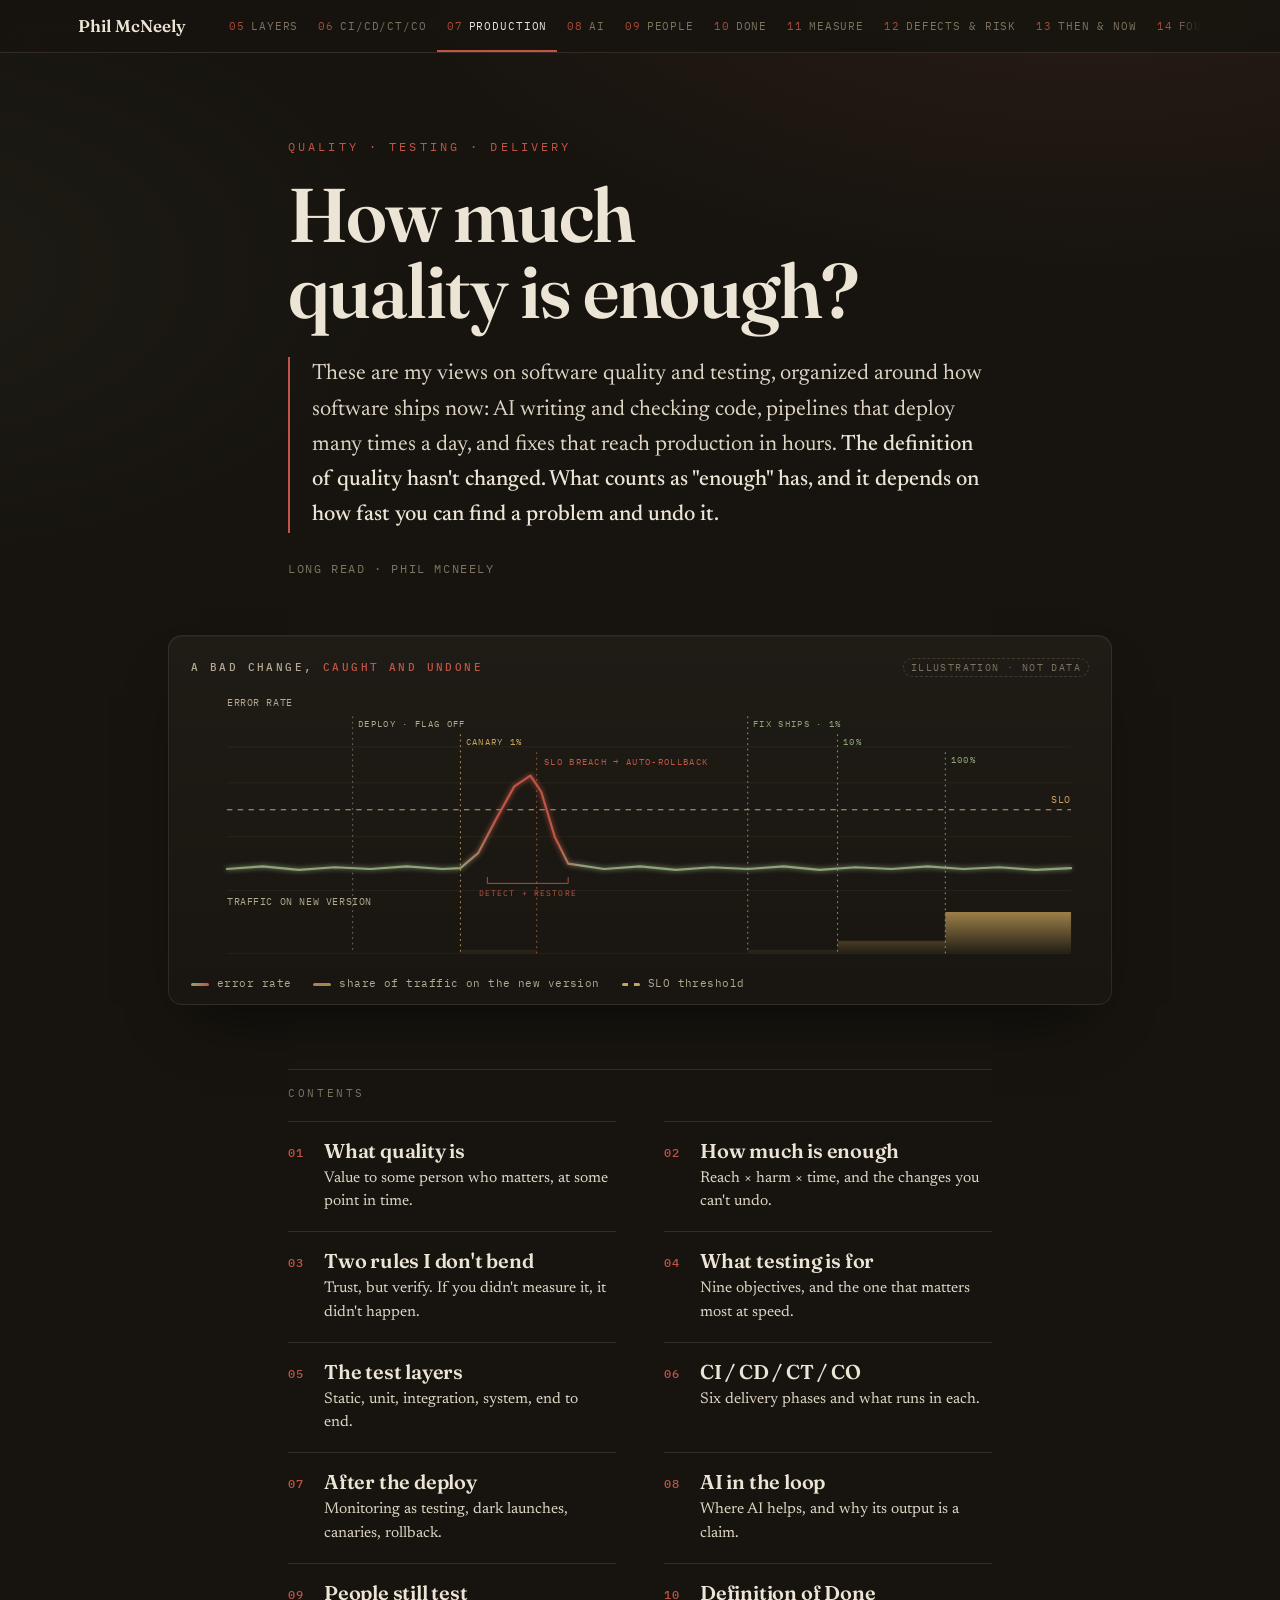
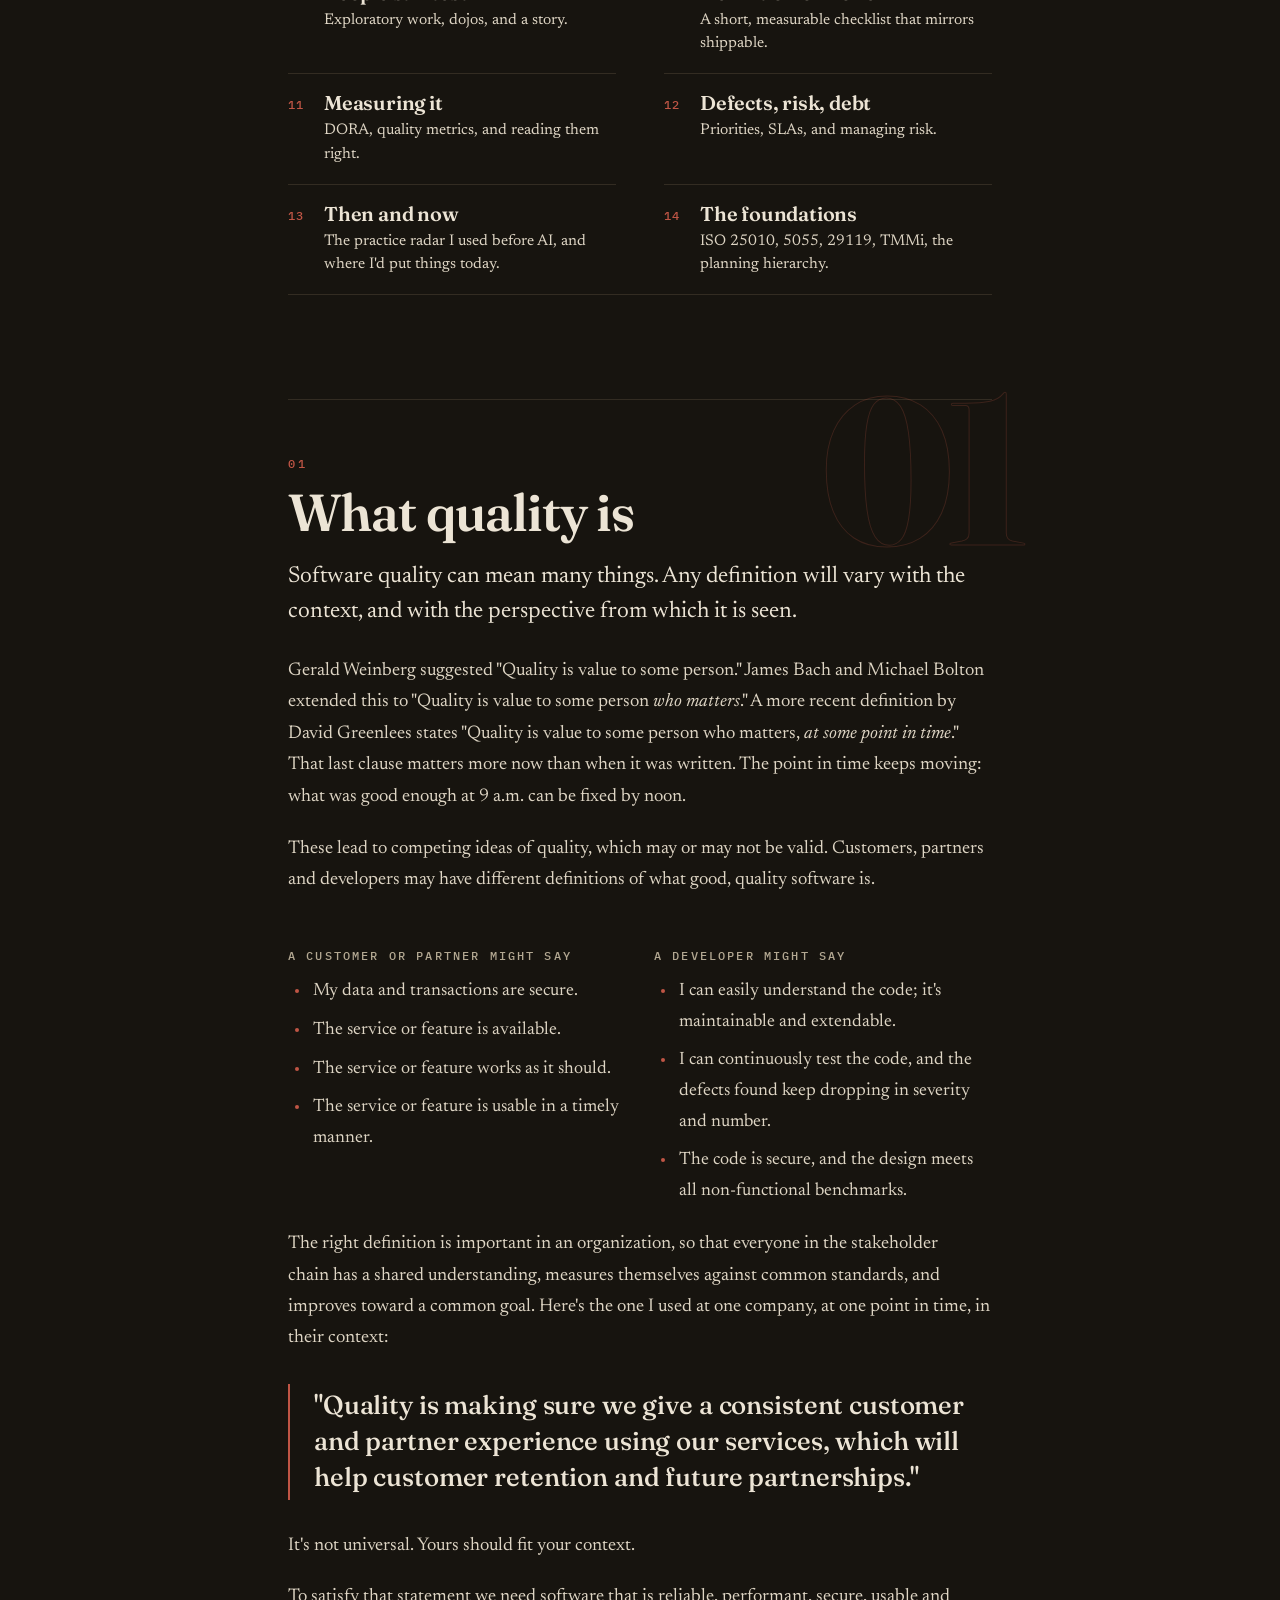
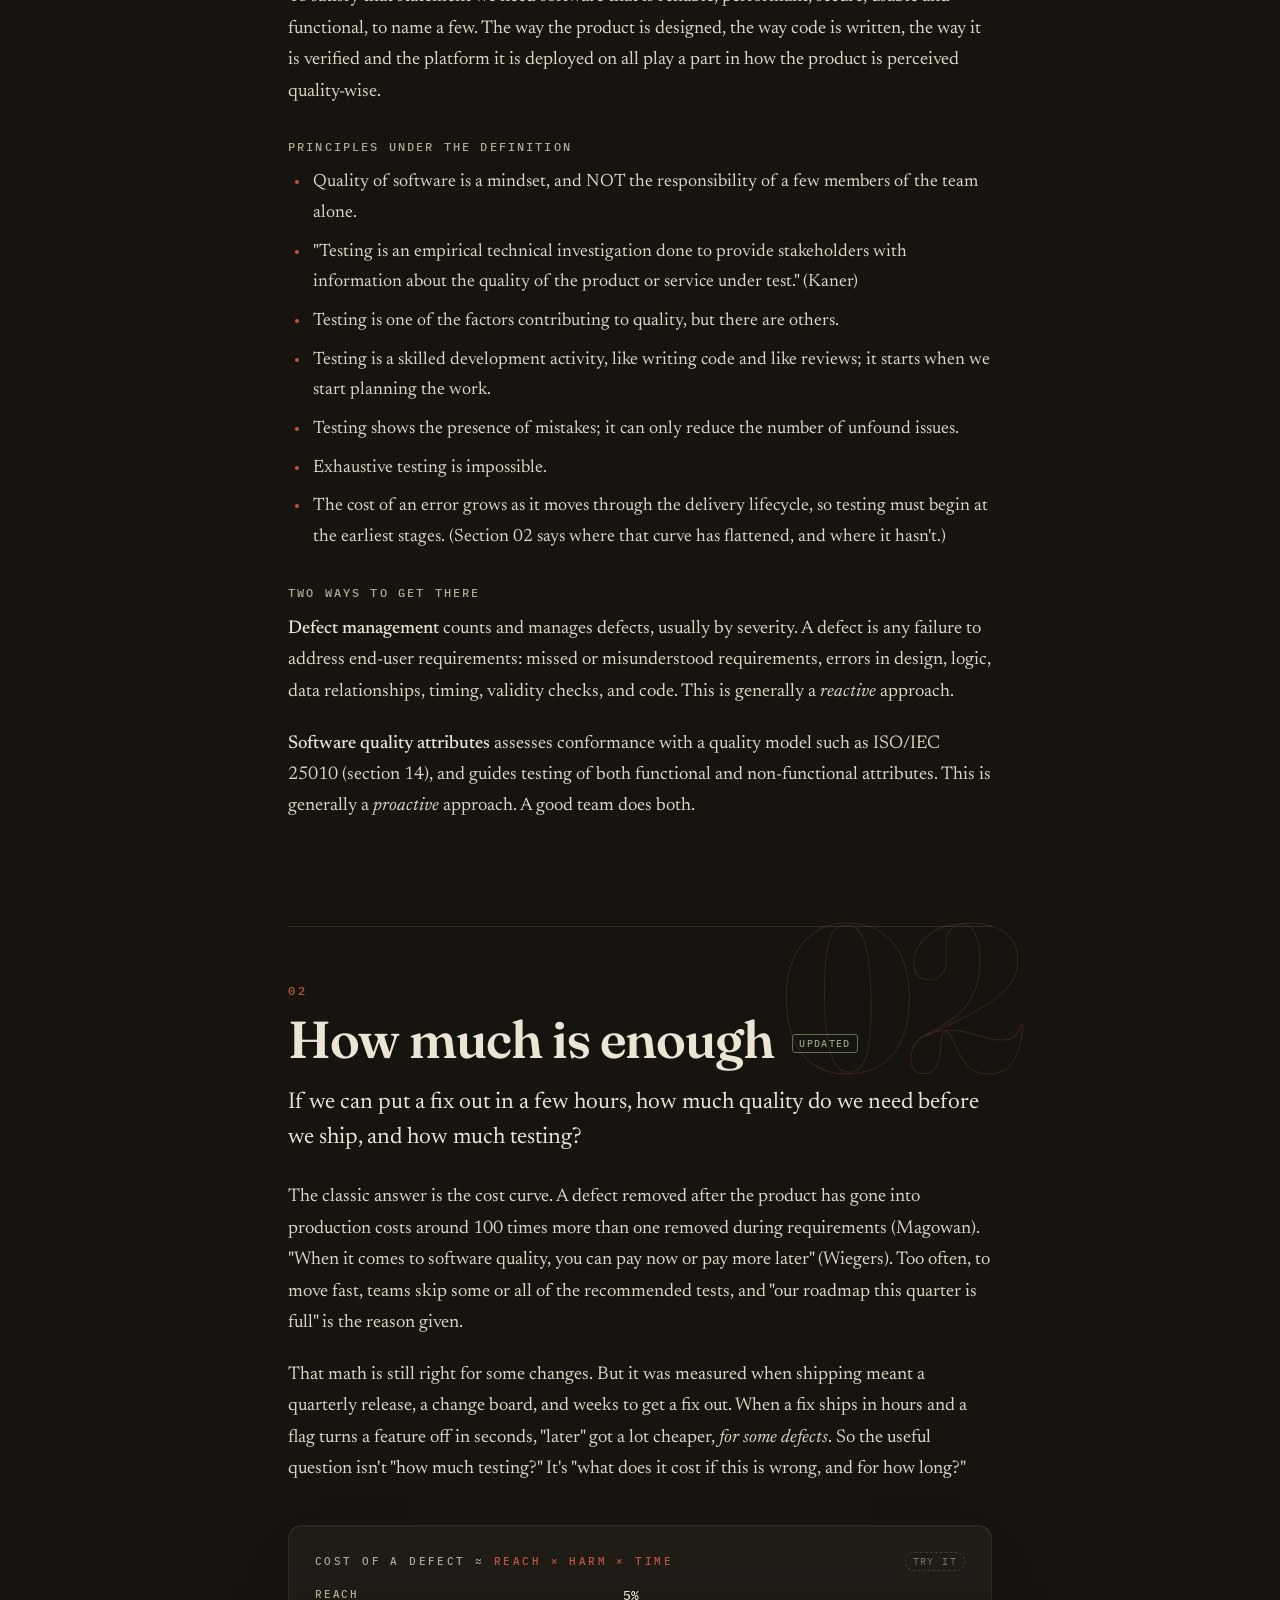
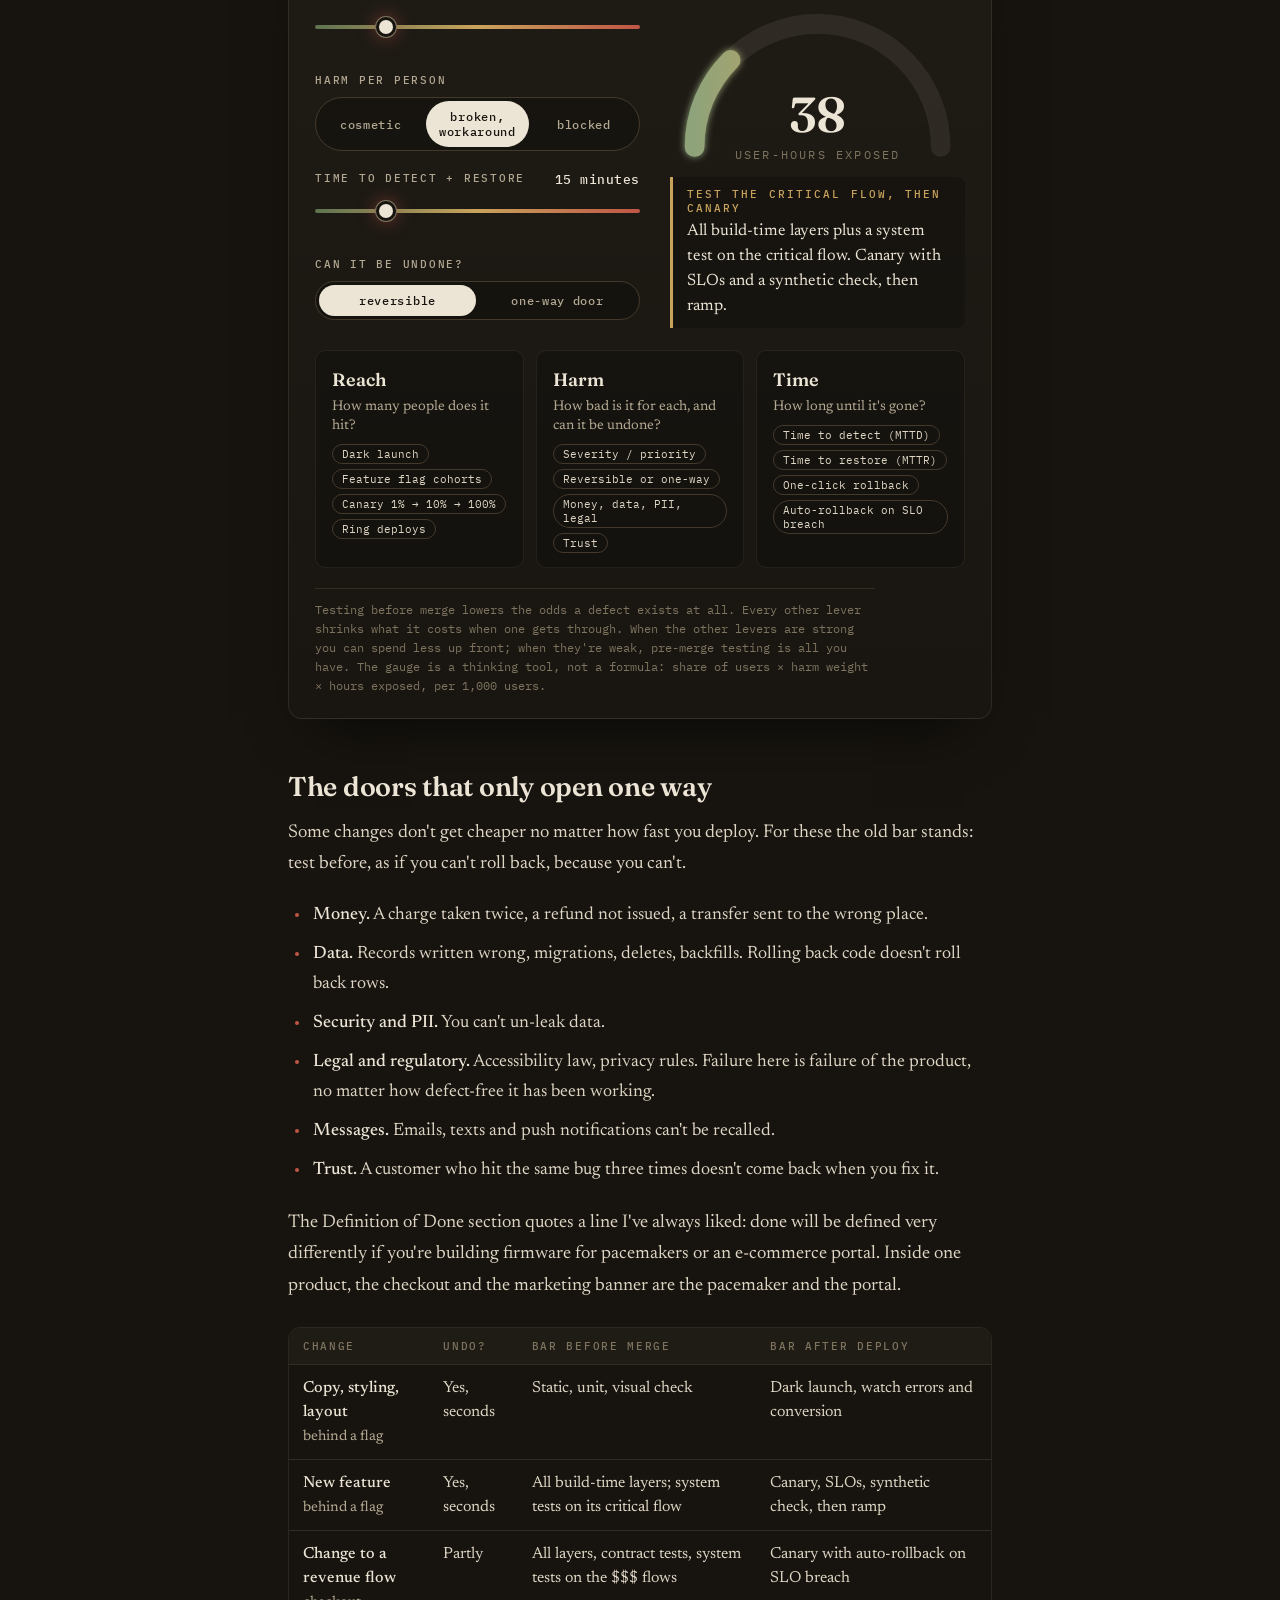
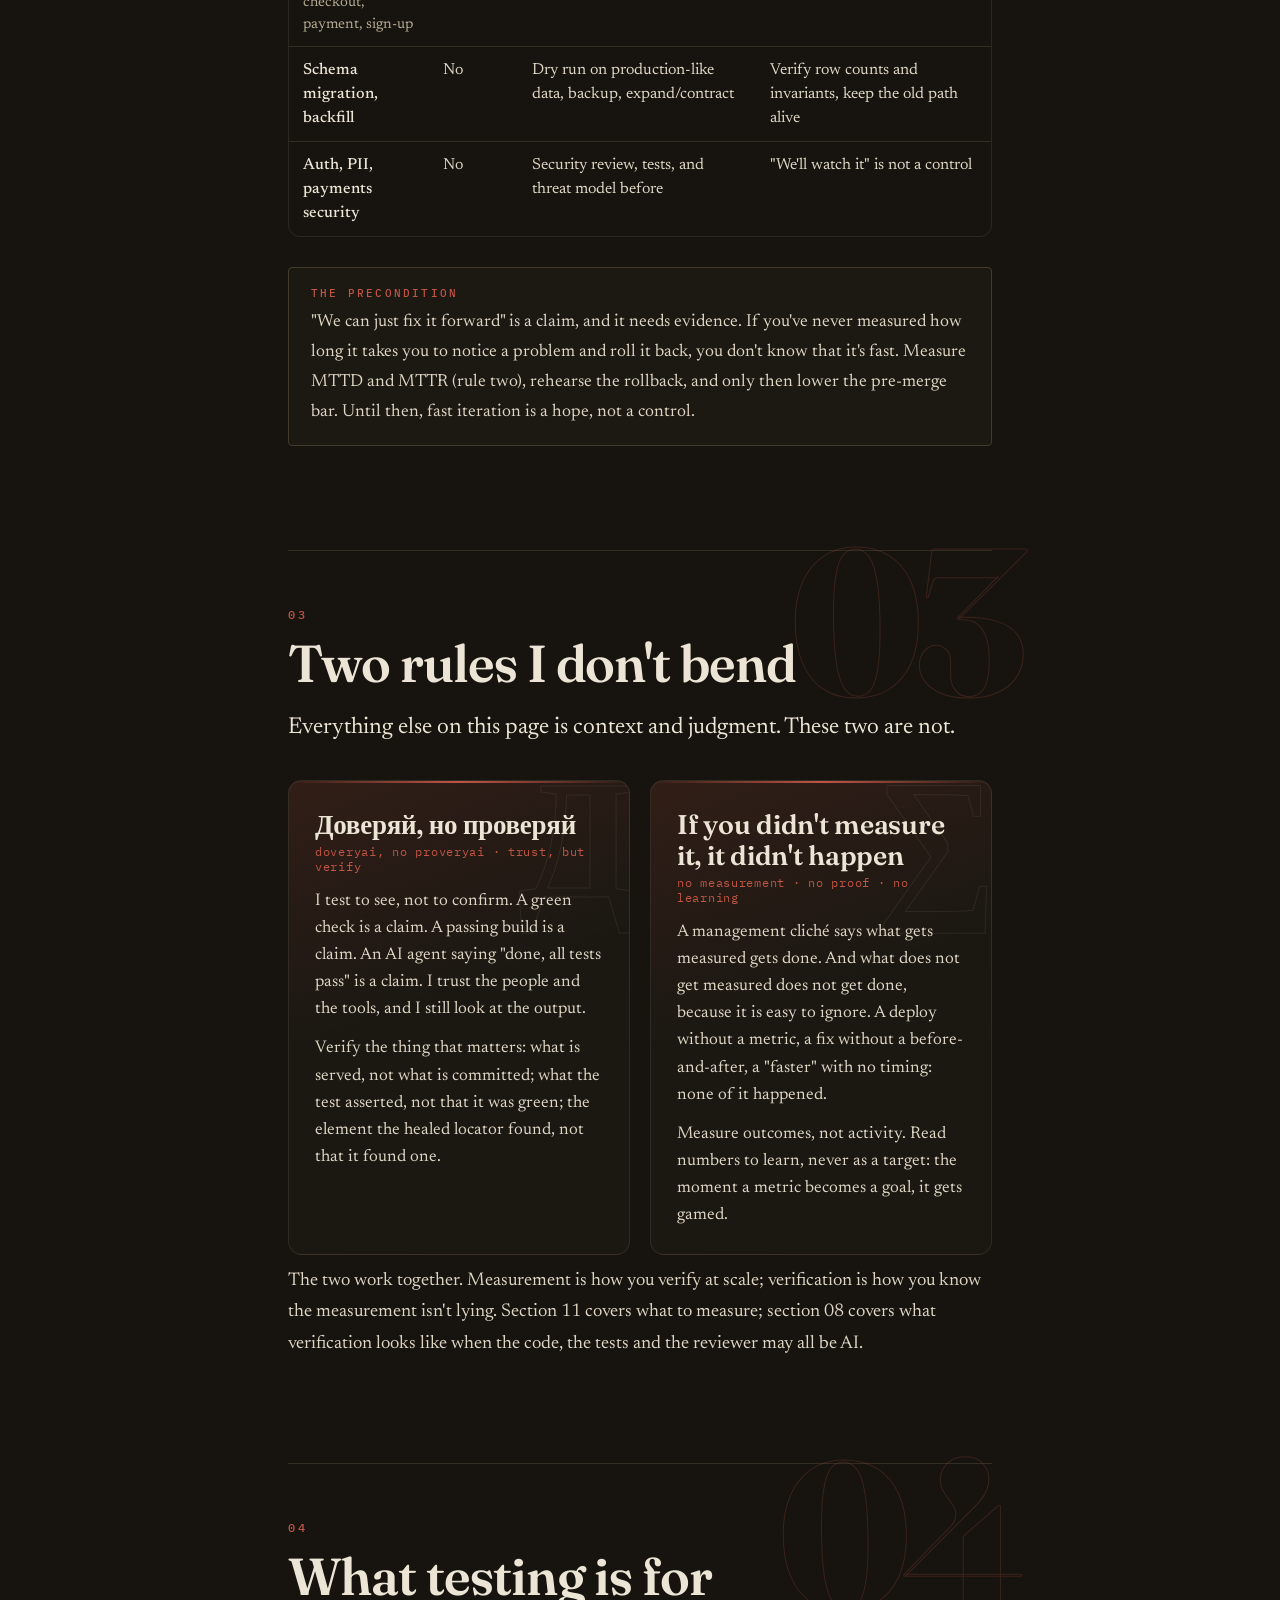
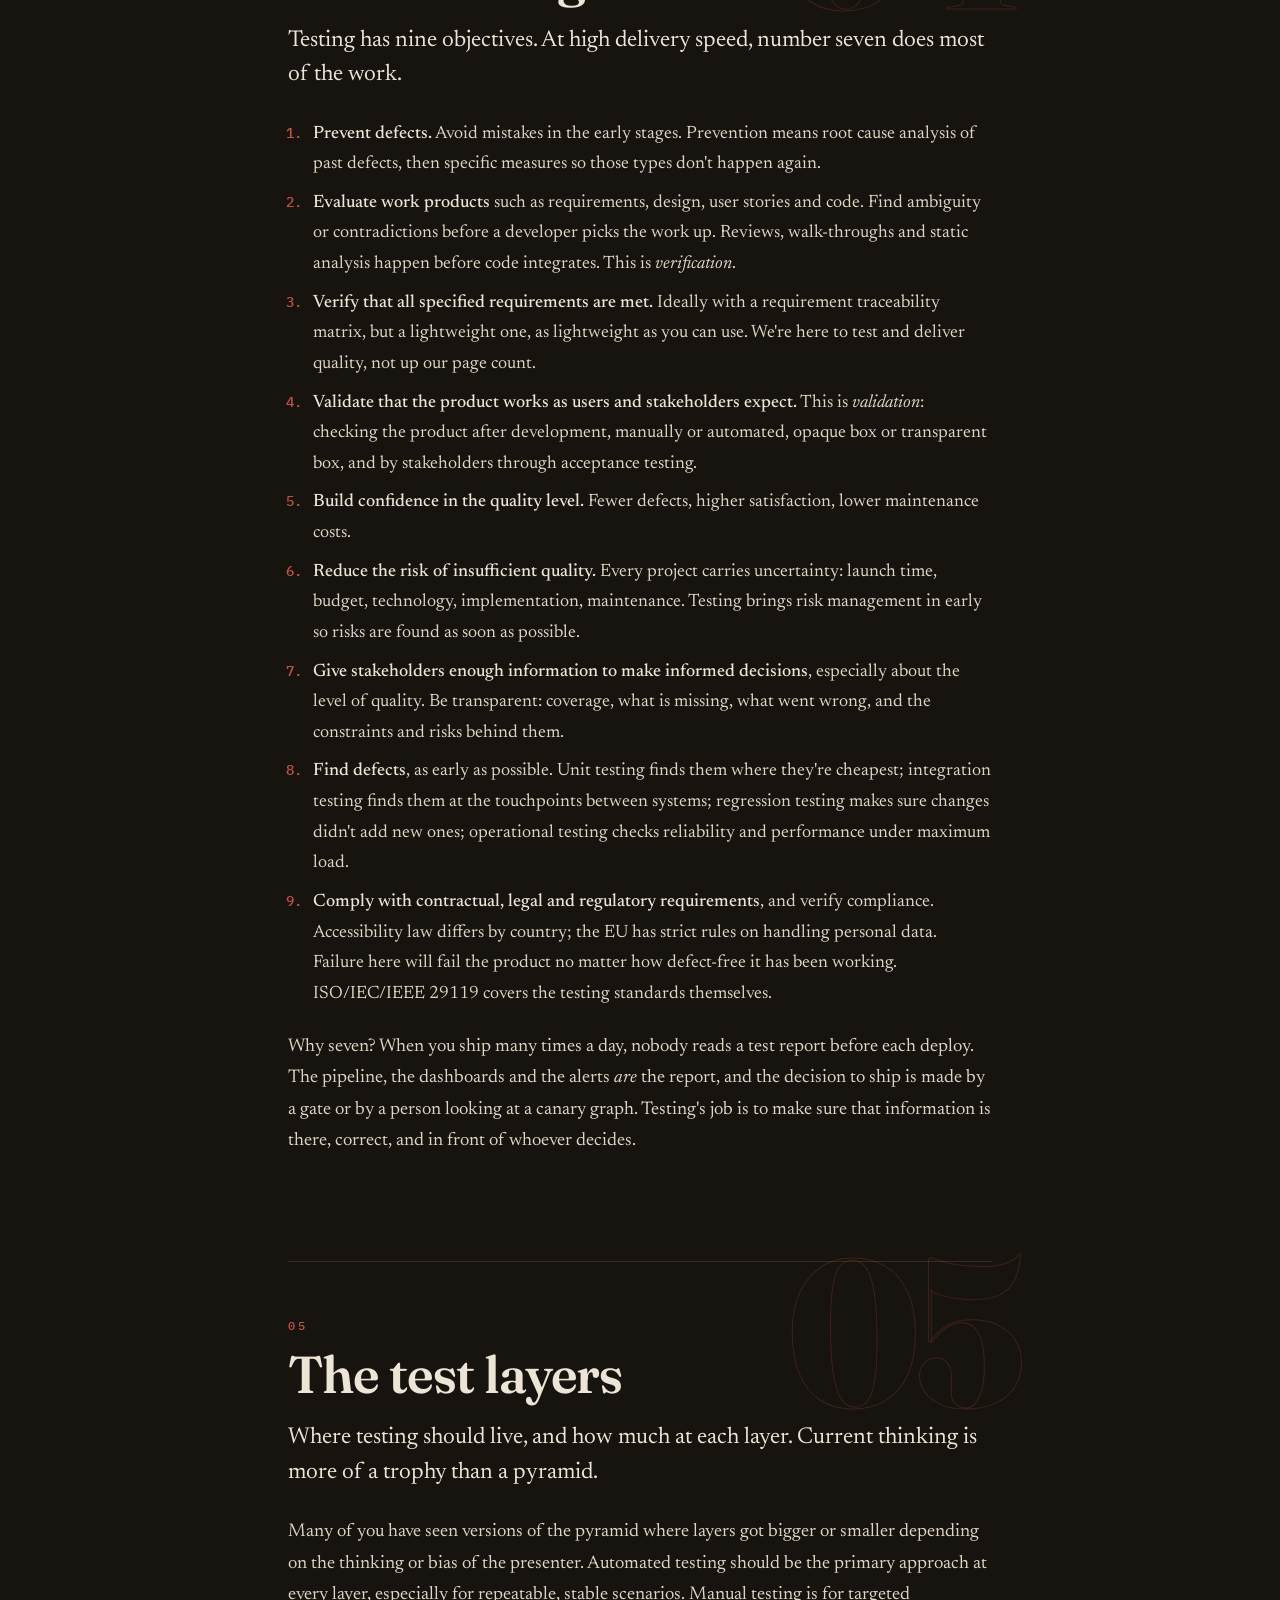
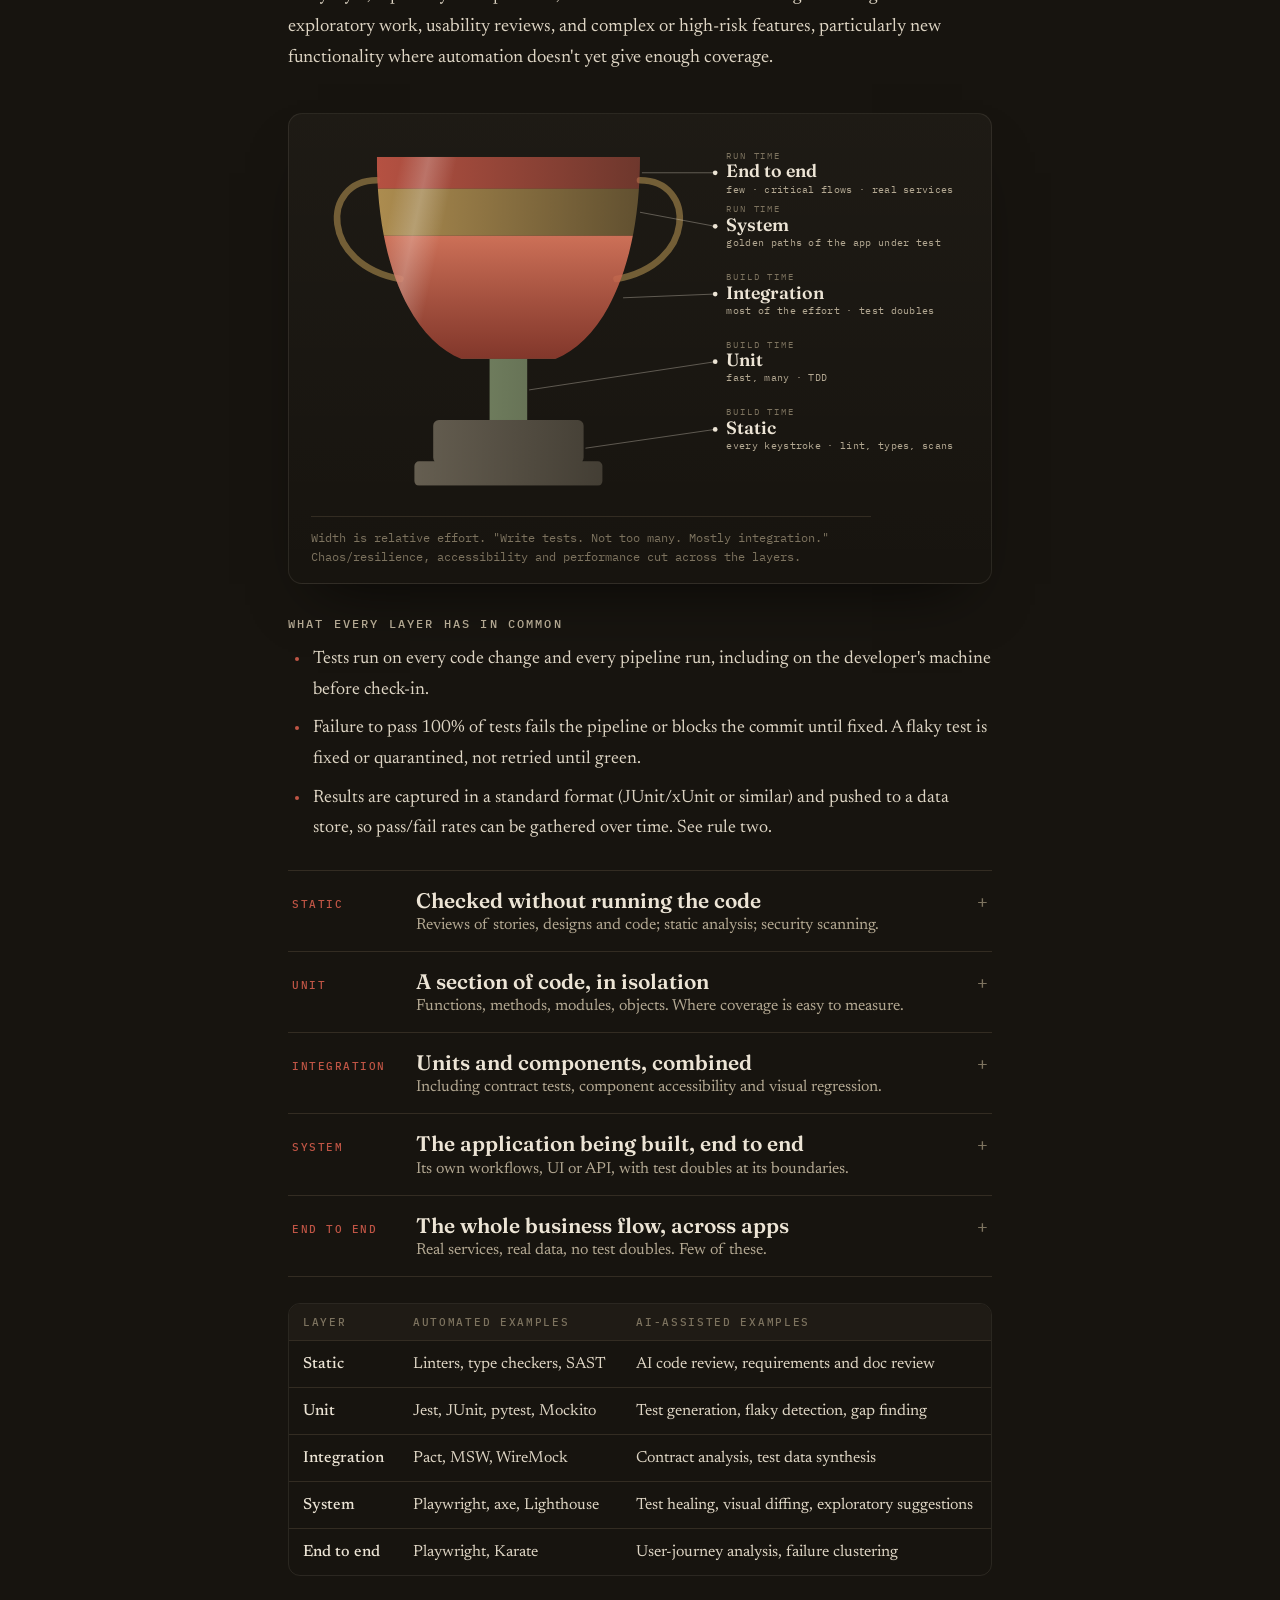
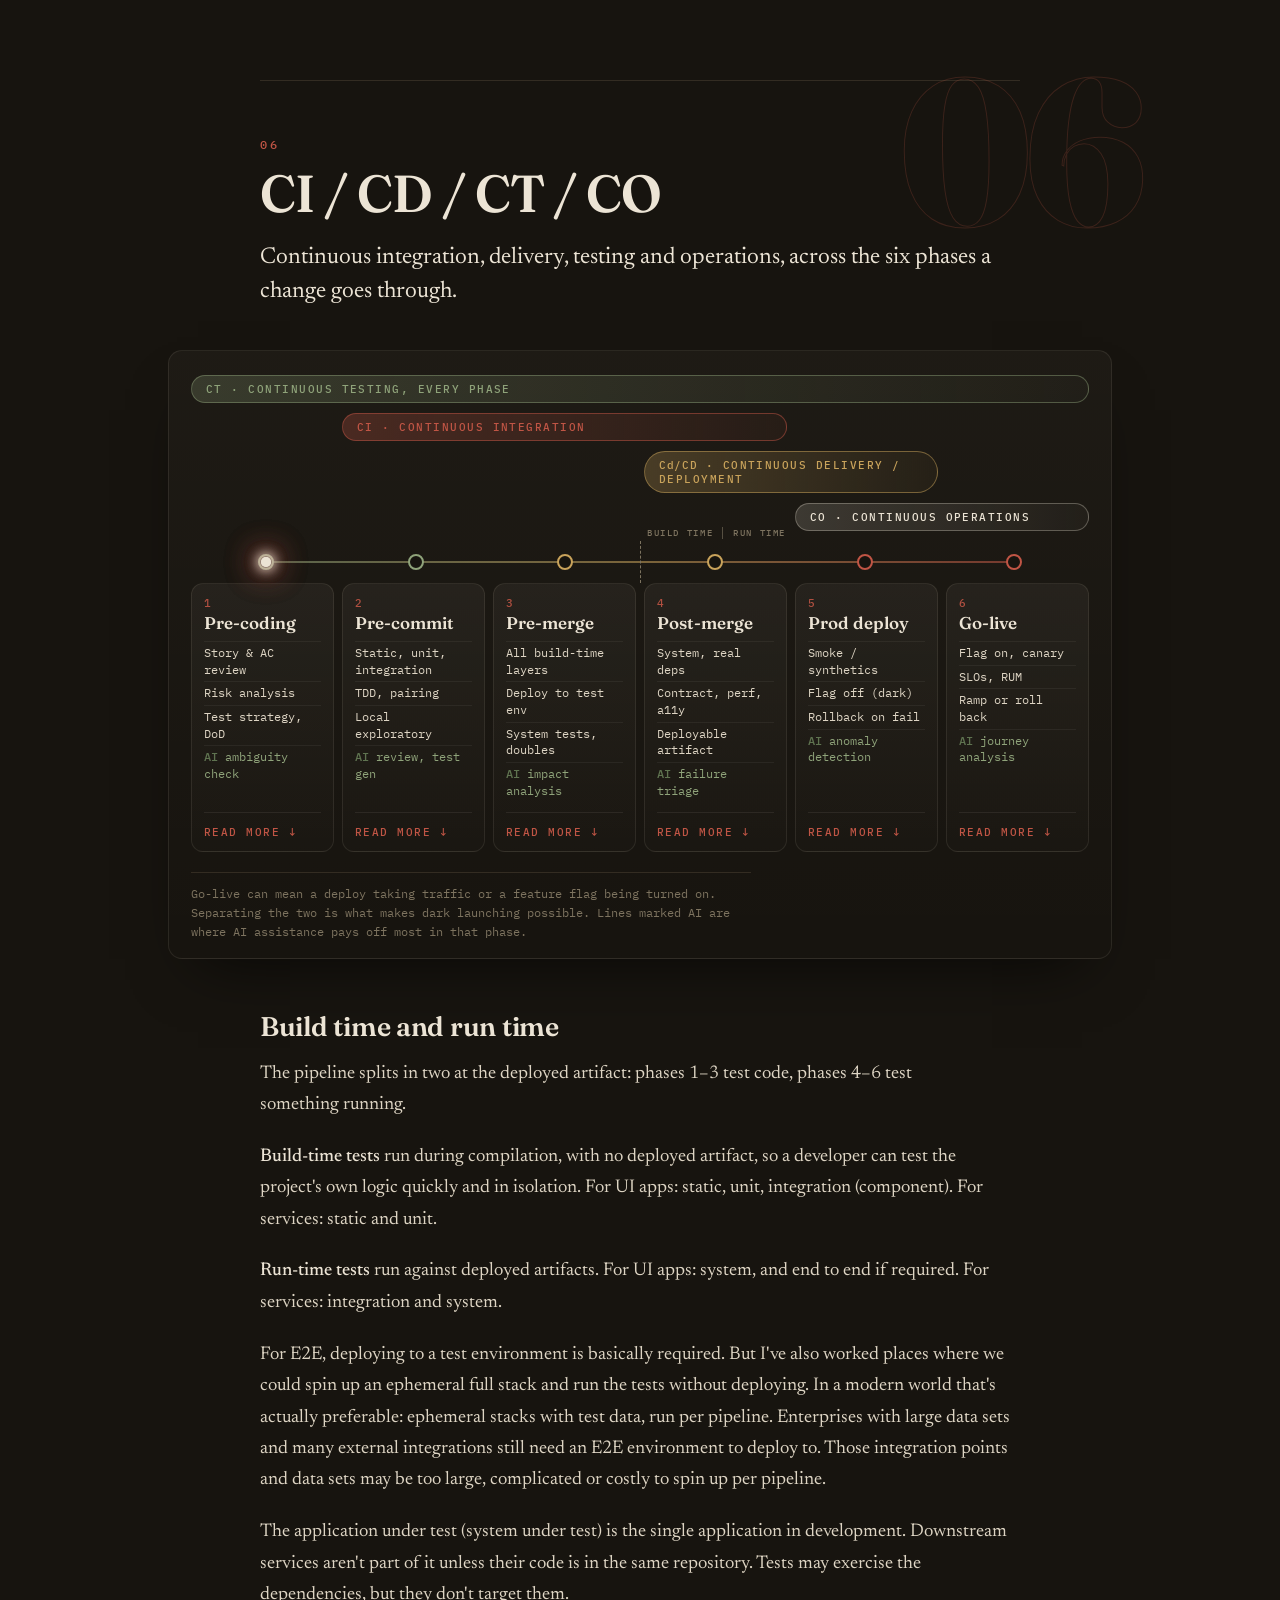
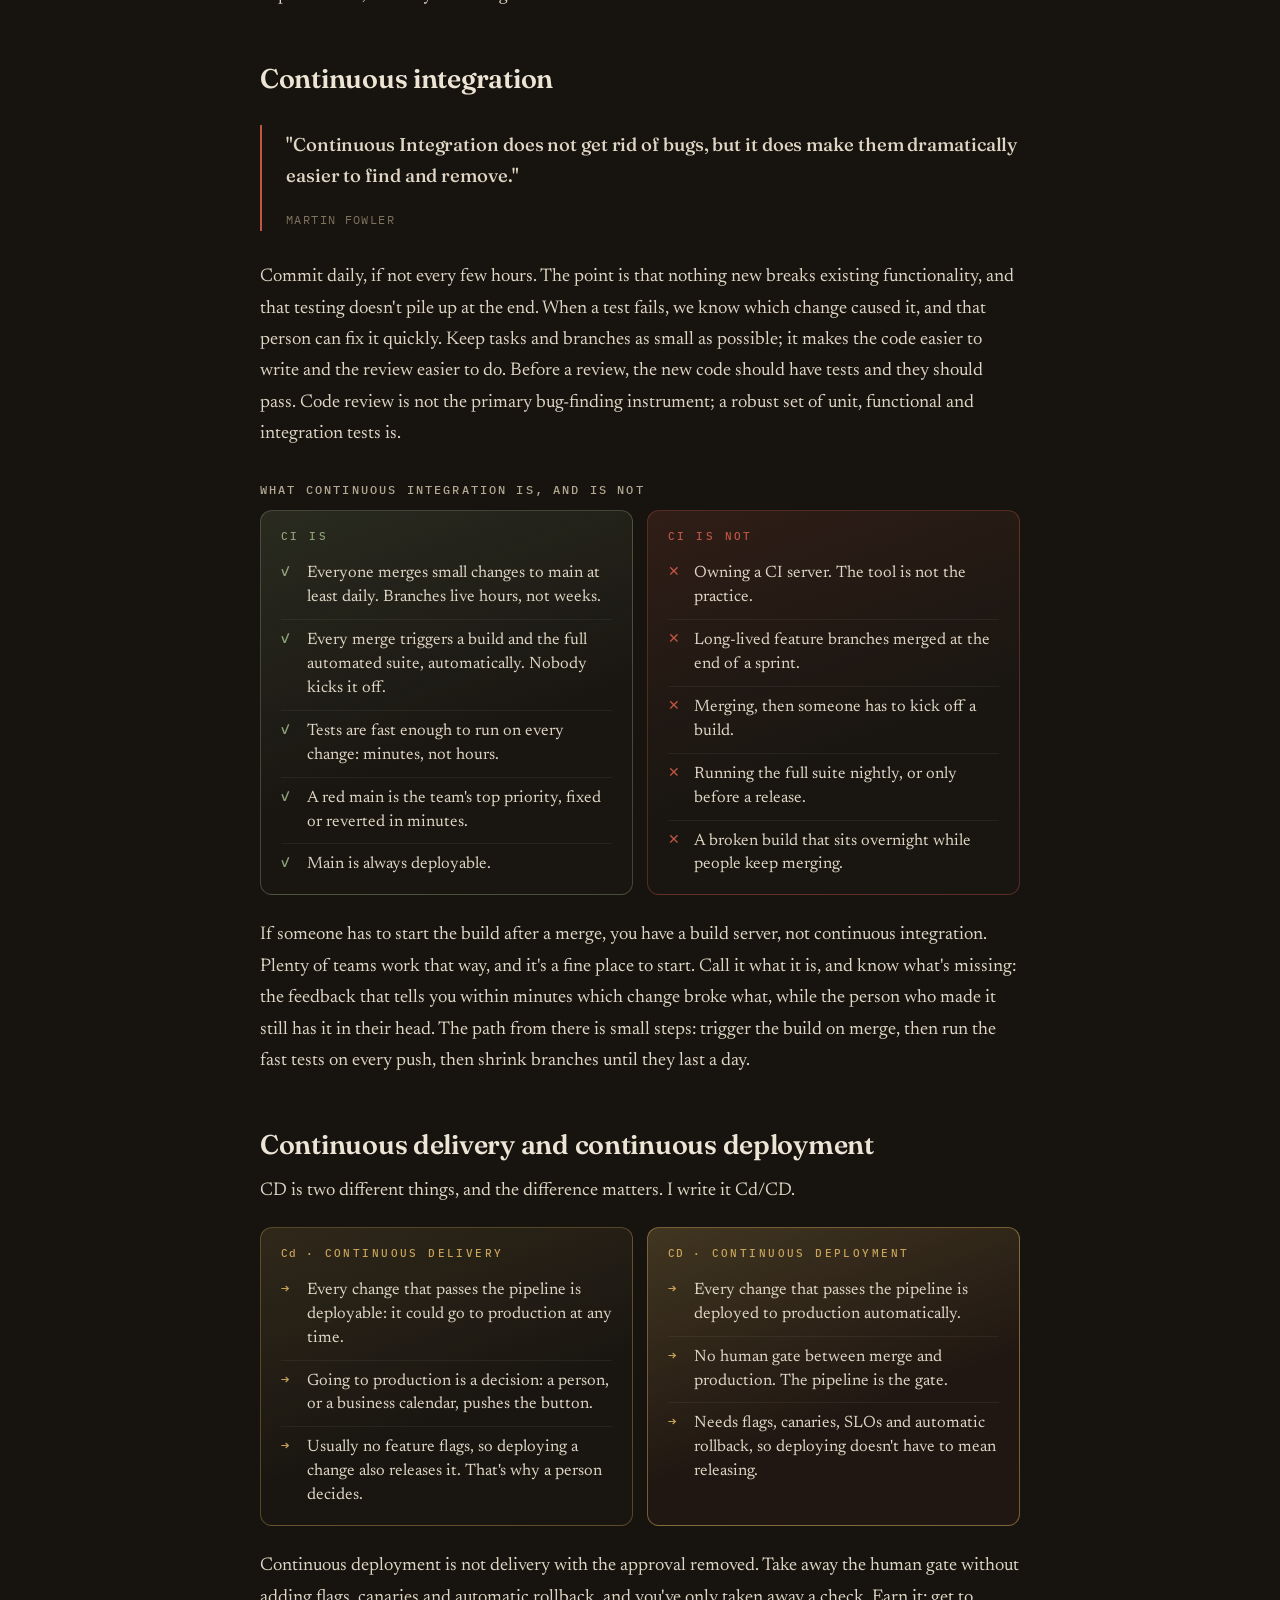
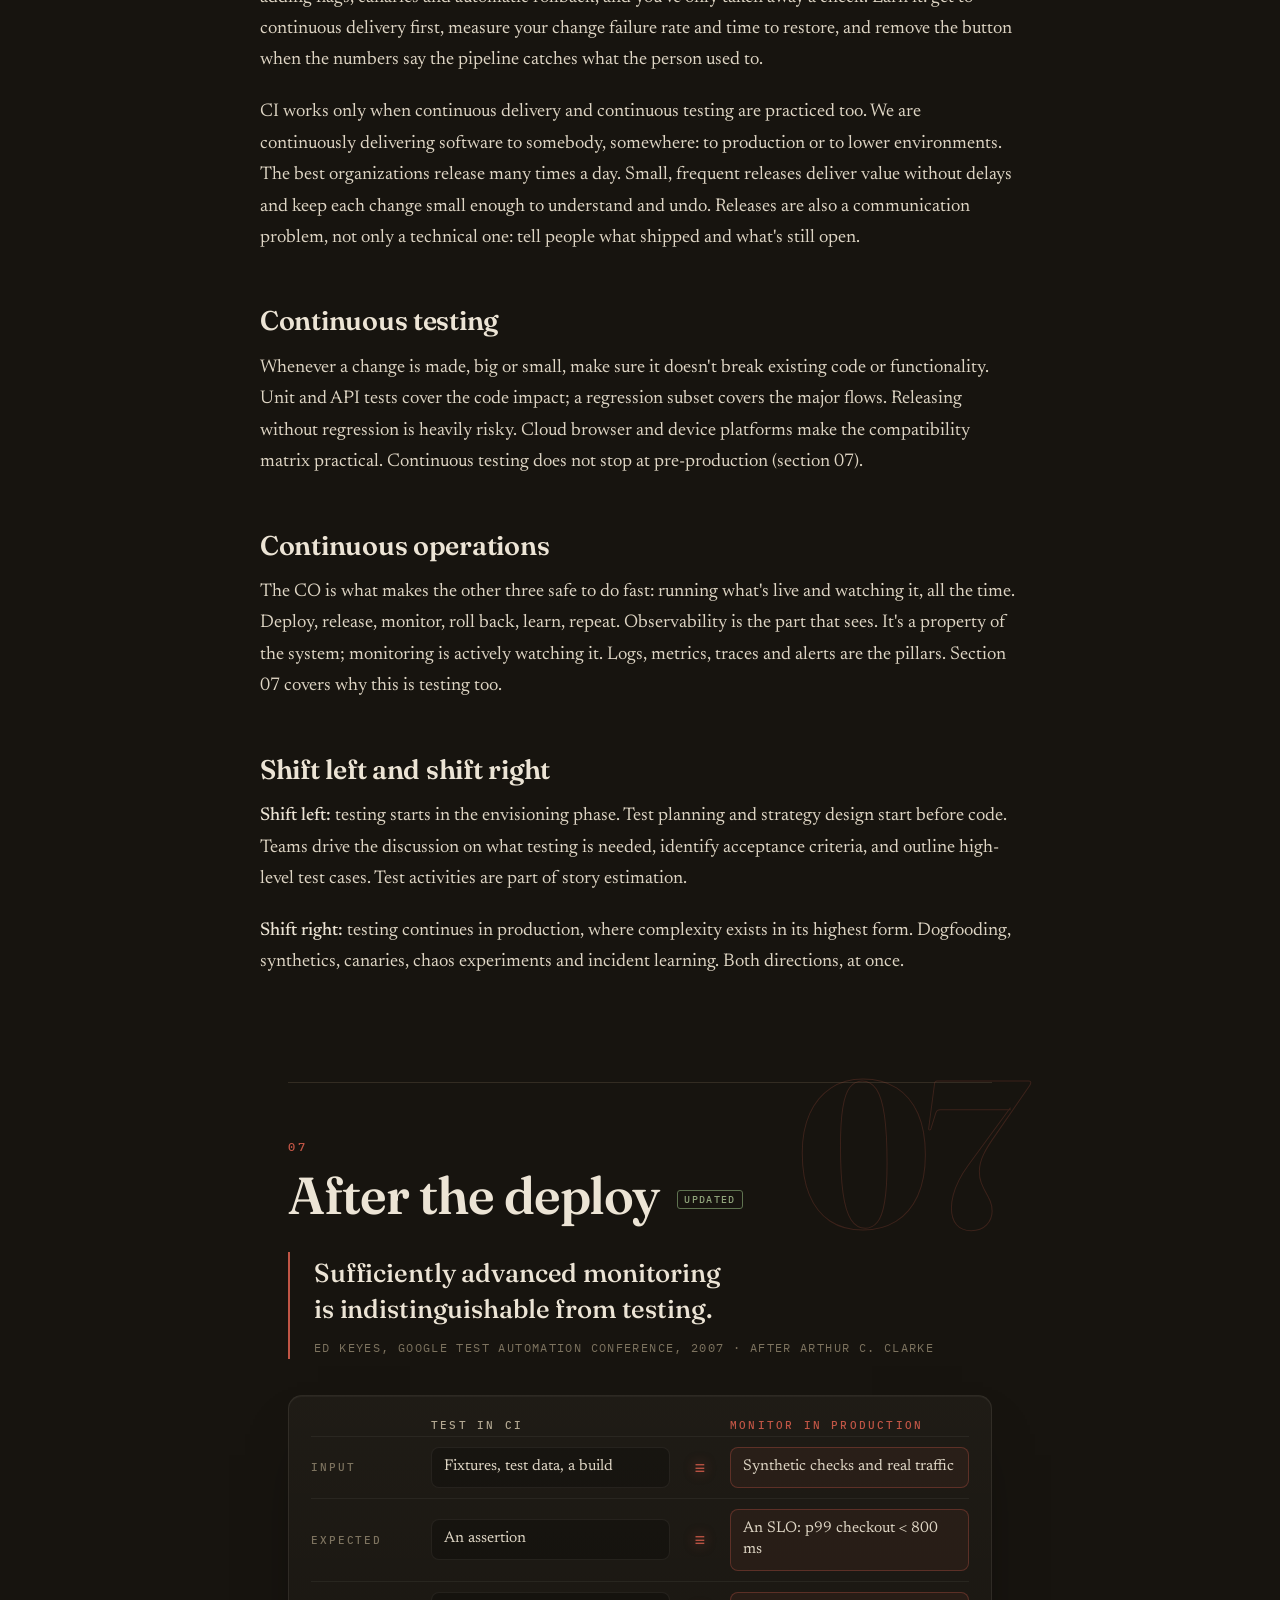
==== quality/index.html @ 4bd2b6ff "Quality: product/quality/engineering matrix with test estimates; estimates checked in retros (change" ====
<!doctype html>
<html lang="en">
<head>
<meta charset="utf-8">
<meta name="viewport" content="width=device-width,initial-scale=1">
<title>How Much Quality Is Enough — Phil McNeely</title>
<meta name="description" content="Phil McNeely on software quality and testing, organized for how software ships now: AI-assisted QA, CI/CD, continuous testing, monitoring, dark launches and rollback.">
<script>document.documentElement.classList.add('js')</script>
<link rel="preconnect" href="https://fonts.googleapis.com">
<link rel="preconnect" href="https://fonts.gstatic.com" crossorigin>
<link href="https://fonts.googleapis.com/css2?family=Fraunces:opsz,wght@9..144,500;9..144,600;9..144,700&family=Newsreader:ital,opsz,wght@0,6..72,400;0,6..72,500;1,6..72,400&family=IBM+Plex+Mono:wght@400;500&display=swap" rel="stylesheet">
<style>
  :root{
    --ink:#17140f; --ink2:#1f1b15; --panel:#1c1812; --node:#211c15; --line:#332c22; --line2:#443a2c;
    --paper:#ece4d5; --paper-dim:#b3a892; --paper-faint:#7d735f; --read-ink:#ded5c4;
    --ox:#c05545; --ox-deep:#9c3f31; --moss:#8fa37a; --moss-deep:#5f7350; --brass:#c9a35b;
    --serif:'Fraunces',Georgia,'Times New Roman',serif;
    --read:'Newsreader',Georgia,serif;
    --mono:'IBM Plex Mono',ui-monospace,SFMono-Regular,Menlo,monospace;
    color-scheme:dark;
  }
  *{box-sizing:border-box}
  html,body{margin:0}
  html{scroll-padding-top:72px;-webkit-text-size-adjust:100%}
  @media (prefers-reduced-motion:no-preference){html{scroll-behavior:smooth}}
  body{background:var(--ink);color:var(--paper);font-family:var(--read);font-size:19px;line-height:1.7;
    -webkit-font-smoothing:antialiased;text-rendering:optimizeLegibility;min-height:100vh;overflow-x:hidden}
  a{color:inherit;text-decoration-color:var(--ox-deep);text-underline-offset:3px}
  a:hover{color:var(--ox)}
  b,strong{font-weight:500;color:var(--paper)}
  em{font-style:italic}
  .skip{position:absolute;left:12px;top:-60px;z-index:100;background:var(--ox);color:var(--ink);padding:8px 14px;
    font:500 12px var(--mono);letter-spacing:.08em;text-decoration:none;border-radius:3px}
  .skip:focus{top:10px}
  .col{max-width:760px;margin:0 auto;padding:0 28px}
  .wide{max-width:1000px;margin:0 auto;padding:0 28px}

  /* top bar */
  .top{position:sticky;top:0;z-index:50;background:rgba(23,20,15,.92);
    -webkit-backdrop-filter:saturate(1.2) blur(10px);backdrop-filter:saturate(1.2) blur(10px);border-bottom:1px solid var(--line)}
  .top-in{max-width:1180px;margin:0 auto;padding:0 28px;display:flex;align-items:center;gap:22px;height:52px}
  .home{font-family:var(--serif);font-weight:600;font-size:17px;color:var(--paper);text-decoration:none;white-space:nowrap;flex:none}
  .home:hover{color:var(--ox)}
  .sec-nav{display:flex;overflow-x:auto;scrollbar-width:none;flex:1;min-width:0;height:100%;align-items:stretch;
    -webkit-mask-image:linear-gradient(90deg,transparent 0,#000 12px,#000 calc(100% - 26px),transparent 100%);
    mask-image:linear-gradient(90deg,transparent 0,#000 12px,#000 calc(100% - 26px),transparent 100%)}
  .sec-nav::-webkit-scrollbar{display:none}
  .sec-nav a{display:flex;align-items:center;font-family:var(--mono);font-size:11px;letter-spacing:.08em;text-transform:uppercase;
    color:var(--paper-faint);text-decoration:none;padding:0 10px;white-space:nowrap;border-bottom:2px solid transparent;border-top:2px solid transparent}
  .sec-nav a i{font-style:normal;color:var(--ox);margin-right:6px;opacity:.85}
  .sec-nav a:hover{color:var(--paper)}
  .sec-nav a:focus-visible{outline:2px solid var(--ox);outline-offset:-2px}
  .sec-nav a[aria-current="true"]{color:var(--paper);border-bottom-color:var(--ox)}

  /* hero */
  .hero{padding-top:84px}
  .kick{font-family:var(--mono);font-size:12px;letter-spacing:.26em;text-transform:uppercase;color:var(--ox);margin:0 0 20px}
  h1{font-family:var(--serif);font-weight:600;font-size:clamp(44px,8vw,76px);line-height:1;letter-spacing:-.02em;margin:0 0 28px;text-wrap:balance}
  .lede{font-size:clamp(19px,2.4vw,22px);line-height:1.6;color:var(--read-ink);border-left:2px solid var(--ox);padding-left:22px;margin:0;max-width:62ch}
  .lede b{color:var(--paper)}
  .meta{font-family:var(--mono);font-size:11.5px;letter-spacing:.14em;text-transform:uppercase;color:var(--paper-faint);margin:26px 0 0}

  .lbl{font-family:var(--mono);font-size:11px;letter-spacing:.24em;text-transform:uppercase;color:var(--paper-faint);
    margin:0 0 18px;padding-top:14px;border-top:1px solid var(--line)}

  /* contents */
  .toc-wrap{margin-top:64px}
  .toc{list-style:none;margin:0;padding:0;display:grid;grid-template-columns:1fr 1fr;column-gap:48px;border-bottom:1px solid var(--line)}
  .toc li{border-top:1px solid var(--line)}
  .toc a{display:grid;grid-template-columns:36px 1fr;padding:16px 8px 18px 0;text-decoration:none;color:inherit;position:relative}
  .toc a::before{content:"";position:absolute;left:-14px;top:0;bottom:0;width:2px;background:var(--ox);opacity:0;transition:opacity .16s}
  .toc a:hover::before,.toc a:focus-visible::before{opacity:1}
  .toc a:focus-visible{outline:2px solid var(--ox);outline-offset:2px}
  .toc .n{font:500 12px var(--mono);color:var(--ox);padding-top:7px;letter-spacing:.06em}
  .toc .t,.toc .d{display:block}
  .toc .t{font-family:var(--serif);font-weight:600;font-size:20px;letter-spacing:-.01em;line-height:1.25;color:var(--paper)}
  .toc .d{grid-column:2;color:var(--read-ink);font-size:15.5px;line-height:1.5;margin-top:4px;max-width:46ch}

  /* sections */
  .sec{margin-top:104px}
  .rule{border-top:1px solid var(--line);margin-bottom:56px}
  .snum{font:500 12px var(--mono);letter-spacing:.24em;text-transform:uppercase;color:var(--ox);margin:0 0 14px}
  h2{font-family:var(--serif);font-weight:600;font-size:clamp(32px,5.4vw,52px);line-height:1.05;letter-spacing:-.02em;margin:0 0 20px;text-wrap:balance}
  h3{font-family:var(--serif);font-weight:600;font-size:clamp(22px,3vw,27px);line-height:1.2;letter-spacing:-.01em;margin:52px 0 14px;color:var(--paper);text-wrap:balance}
  h4{font-family:var(--mono);font-weight:500;font-size:12px;letter-spacing:.18em;text-transform:uppercase;color:var(--paper-dim);margin:30px 0 10px}
  .slede{font-size:clamp(20px,2.5vw,23px);line-height:1.5;color:var(--paper);margin:0 0 26px;max-width:36em;text-wrap:pretty}
  .prose p{margin:0 0 1.1em;color:var(--read-ink);font-size:18.5px;line-height:1.7;text-wrap:pretty}
  .prose ul,.prose ol{margin:0 0 1.2em;padding-left:1.2em;color:var(--read-ink);font-size:18px}
  .prose li{margin:0 0 .45em;padding-left:.2em}
  .prose li::marker{color:var(--ox)}
  .prose ol li::marker{font:500 .8em var(--mono)}
  .chip{font:400 .78em var(--mono);color:var(--ox);border:1px solid var(--ox-deep);border-radius:3px;padding:1px 6px;white-space:nowrap}
  .new{font:500 9.5px var(--mono);letter-spacing:.14em;text-transform:uppercase;color:var(--moss);border:1px solid var(--moss-deep);
    border-radius:3px;padding:2px 6px;vertical-align:middle;margin-left:8px;position:relative;top:-.2em}

  /* pull quotes / callouts */
  blockquote{margin:30px 0;padding:4px 0 4px 24px;border-left:2px solid var(--ox)}
  blockquote p{font-family:var(--serif);font-weight:500;font-size:clamp(21px,2.8vw,26px);line-height:1.38;color:var(--paper);margin:0;letter-spacing:-.005em;text-wrap:balance}
  blockquote cite{display:block;margin-top:12px;font:400 11.5px var(--mono);letter-spacing:.12em;text-transform:uppercase;color:var(--paper-faint);font-style:normal}
  .note{margin:28px 0;border:1px solid var(--line2);border-radius:4px;background:var(--panel);padding:18px 22px}
  .note p{margin:0 0 .7em;font-size:17.5px;color:var(--read-ink)}
  .note p:last-child{margin:0}
  .note .nh{font:500 11px var(--mono);letter-spacing:.2em;text-transform:uppercase;color:var(--ox);margin:0 0 8px}

  /* rules (two theorems) */
  .laws{display:grid;grid-template-columns:1fr 1fr;gap:20px;margin:34px 0 10px}
  .law{border:1px solid var(--line2);border-top:2px solid var(--ox);border-radius:4px;background:var(--panel);padding:22px 22px 20px}
  .law .ru{font-family:var(--serif);font-weight:600;font-size:27px;line-height:1.15;color:var(--paper);margin:0 0 4px;letter-spacing:-.01em}
  .law .tr{font:400 12px var(--mono);letter-spacing:.06em;color:var(--ox);margin:0 0 14px}
  .law p{margin:0 0 .7em;font-size:17px;line-height:1.6;color:var(--read-ink)}
  .law p:last-child{margin:0}

  /* tables */
  .tw{margin:26px 0 30px;overflow-x:auto;border:1px solid var(--line);border-radius:4px}
  table{border-collapse:collapse;width:100%;font-size:16px;line-height:1.5}
  th,td{text-align:left;vertical-align:top;padding:11px 14px;border-bottom:1px solid var(--line)}
  tr:last-child td{border-bottom:0}
  th{font:500 10.5px var(--mono);letter-spacing:.16em;text-transform:uppercase;color:var(--paper-faint);background:var(--ink2);white-space:nowrap}
  td{color:var(--read-ink)}
  td:first-child{color:var(--paper);font-weight:500}
  td .sm{display:block;font-size:14.5px;color:var(--paper-dim);margin-top:2px;font-weight:400}
  .rt{font:500 10px var(--mono);letter-spacing:.12em;text-transform:uppercase;padding:2px 6px;border-radius:3px;white-space:nowrap;display:inline-block}
  .rt.adopt{color:var(--moss);border:1px solid var(--moss-deep)}
  .rt.trial{color:var(--brass);border:1px solid #7d6538}
  .rt.assess{color:var(--paper-dim);border:1px dashed var(--paper-faint)}
  .rt.hold{color:var(--ox);border:1px solid var(--ox-deep)}
  .rt.none{color:var(--paper-faint);border:1px dotted var(--line2)}
  .arrow{color:var(--paper-faint);margin:0 4px}

  /* figures */
  .fig{margin:40px 0 8px;border:1px solid var(--line);border-radius:4px;background:var(--ink);padding:24px 22px 16px}
  .fig figcaption{margin:20px 0 0;padding-top:12px;border-top:1px solid var(--line);font:400 11.5px/1.65 var(--mono);color:var(--paper-faint);max-width:80ch}

  /* cost equation */
  .eq{display:grid;grid-template-columns:1fr auto 1fr auto 1fr;align-items:stretch;gap:10px}
  .eq .x{align-self:center;font:500 22px var(--mono);color:var(--ox);text-align:center}
  .term{border:1px solid var(--line2);border-radius:4px;background:var(--node);padding:16px 16px 14px}
  .term .tn{font-family:var(--serif);font-weight:600;font-size:21px;color:var(--paper);line-height:1.2}
  .term .tq{font-size:15px;color:var(--paper-dim);margin:4px 0 12px;line-height:1.4}
  .term ul{list-style:none;margin:0;padding:0}
  .term li{font:400 12px/1.5 var(--mono);color:var(--read-ink);padding:5px 0;border-top:1px solid var(--line)}
  .eq-total{margin:16px 0 0;text-align:center;font:500 12px var(--mono);letter-spacing:.14em;text-transform:uppercase;color:var(--paper-dim)}
  .eq-total b{color:var(--ox);font-weight:500}

  /* trophy */
  .trophy{display:flex;flex-direction:column;align-items:center;gap:6px;margin:4px 0}
  .tier{display:flex;align-items:center;justify-content:space-between;gap:12px;border:1px solid var(--line2);background:var(--node);
    border-radius:3px;padding:9px 14px;min-width:200px}
  .tier .tn{font-family:var(--serif);font-weight:600;font-size:17px;color:var(--paper)}
  .tier .ts{font:400 11px var(--mono);color:var(--paper-dim);text-align:right}
  .tier.e2e{width:34%}.tier.sys{width:48%}.tier.int{width:92%;border-color:var(--ox-deep)}.tier.unit{width:66%}.tier.stat{width:56%;background:var(--ink2)}
  .trophy-side{display:flex;justify-content:space-between;font:400 10.5px var(--mono);letter-spacing:.14em;text-transform:uppercase;color:var(--paper-faint);margin-top:14px}

  /* delivery track */
  .track{display:grid;grid-template-columns:repeat(6,1fr);gap:8px}
  .band{grid-row:auto;border-radius:3px;padding:5px 10px;font:500 10.5px var(--mono);letter-spacing:.14em;text-transform:uppercase}
  .band.ci{grid-column:2 / 5;background:rgba(192,85,69,.14);border:1px solid var(--ox-deep);color:var(--ox)}
  .band.cd{grid-column:4 / 6;background:rgba(201,163,91,.12);border:1px solid #7d6538;color:var(--brass)}
  .band.ct{grid-column:1 / 7;background:rgba(143,163,122,.10);border:1px solid var(--moss-deep);color:var(--moss)}
  .band.co{grid-column:5 / 7;background:rgba(179,168,146,.10);border:1px dashed var(--paper-faint);color:var(--paper-dim)}
  .band.bt{grid-column:1 / 4;border-top:1px solid var(--line2);color:var(--paper-faint);padding:6px 0 0;border-radius:0}
  .band.rt2{grid-column:4 / 7;border-top:1px solid var(--line2);color:var(--paper-faint);padding:6px 0 0;border-radius:0}
  .phase{border:1px solid var(--line2);border-radius:4px;background:var(--node);padding:12px 12px 10px;display:flex;flex-direction:column}
  .phase .pn{font:500 10px var(--mono);color:var(--ox);letter-spacing:.1em}
  .phase .pt{font-family:var(--serif);font-weight:600;font-size:17px;line-height:1.2;color:var(--paper);margin:3px 0 8px}
  .phase ul{list-style:none;margin:0;padding:0}
  .phase li{font:400 11.5px/1.45 var(--mono);color:var(--read-ink);padding:3px 0;border-top:1px solid var(--line)}
  .phase li.ai{color:var(--moss)}
  .phase li.ai::before{content:"AI ";color:var(--moss-deep);font-weight:500}

  /* layer cards */
  .layers{display:grid;grid-template-columns:1fr;gap:0;margin:26px 0;border-bottom:1px solid var(--line)}
  details.ly{border-top:1px solid var(--line)}
  details.ly summary{list-style:none;cursor:pointer;display:grid;grid-template-columns:110px 1fr auto;gap:14px;align-items:baseline;padding:16px 4px}
  details.ly summary::-webkit-details-marker{display:none}
  details.ly summary:focus-visible{outline:2px solid var(--ox);outline-offset:2px}
  details.ly .lk{font:500 11px var(--mono);letter-spacing:.14em;text-transform:uppercase;color:var(--ox)}
  details.ly .lt{font-family:var(--serif);font-weight:600;font-size:21px;color:var(--paper);line-height:1.25}
  details.ly .ls{display:block;font-family:var(--read);font-weight:400;font-size:16px;color:var(--paper-dim);margin-top:2px}
  details.ly .pl{font:400 18px var(--mono);color:var(--paper-faint);transition:transform .2s}
  details.ly[open] .pl{transform:rotate(45deg);color:var(--ox)}
  details.ly .body{padding:0 4px 22px 128px}
  details.ly .body p,details.ly .body li{font-size:17px}
  .ly-grid{display:grid;grid-template-columns:1fr 1fr;gap:4px 28px}

  /* generic disclosure */
  details.more{border:1px solid var(--line);border-radius:4px;margin:18px 0;background:var(--ink)}
  details.more summary{cursor:pointer;padding:14px 18px;font:500 12px var(--mono);letter-spacing:.12em;text-transform:uppercase;color:var(--paper-dim);list-style:none}
  details.more summary::-webkit-details-marker{display:none}
  details.more summary::before{content:"+ ";color:var(--ox)}
  details.more[open] summary::before{content:"− "}
  details.more summary:hover{color:var(--paper)}
  details.more summary:focus-visible{outline:2px solid var(--ox);outline-offset:-2px}
  details.more .inner{padding:2px 20px 16px}

  /* story */
  .story{border-left:1px solid var(--line2);padding-left:22px;margin:24px 0}
  .story p{font-size:18px}
  .story .beat{font:500 10.5px var(--mono);letter-spacing:.18em;text-transform:uppercase;color:var(--paper-faint);margin:20px 0 6px}

  .iso{display:grid;grid-template-columns:repeat(4,1fr);gap:8px;margin:20px 0}
  .iso div{border:1px solid var(--line2);border-radius:3px;padding:10px 12px;background:var(--node)}
  .iso b{display:block;font-family:var(--serif);font-weight:600;font-size:15.5px;line-height:1.25}
  .iso span{font:400 11px/1.45 var(--mono);color:var(--paper-dim)}

  .refs{columns:2;column-gap:40px;font-size:15px;line-height:1.55;color:var(--paper-dim);padding-left:1.2em}
  .refs li{break-inside:avoid;margin:0 0 .6em}

  footer{margin-top:96px;padding:18px 0 72px;border-top:1px solid var(--line);font-family:var(--mono);font-size:11.5px;color:var(--paper-faint);
    display:flex;gap:8px 18px;flex-wrap:wrap;align-items:center}
  footer a{color:var(--paper-dim);text-decoration:none}
  footer a:hover{color:var(--ox)}

  @media (max-width:860px){
    .track{grid-template-columns:1fr 1fr}
    .band{display:none}
    .eq{grid-template-columns:1fr}
    .eq .x{padding:2px 0}
    .iso{grid-template-columns:1fr 1fr}
  }
  @media (max-width:640px){
    body{font-size:18px}
    .col,.wide,.top-in{padding-left:16px;padding-right:16px}
    .hero{padding-top:56px}
    .toc{grid-template-columns:1fr}
    .laws{grid-template-columns:1fr}
    .ly-grid{grid-template-columns:1fr}
    details.ly summary{grid-template-columns:1fr auto}
    details.ly .lk{grid-column:1 / -1}
    details.ly .body{padding:0 4px 20px 4px}
    .refs{columns:1}
    .tier{min-width:0}
    .tier.e2e{width:52%}.tier.sys{width:66%}.tier.int{width:100%}.tier.unit{width:84%}.tier.stat{width:74%}
    .tier .ts{display:none}
    .fig{padding:16px 12px 12px}
    th,td{padding:9px 10px;font-size:15px}
    .sec{margin-top:80px}
  }
  @media (max-width:420px){.track{grid-template-columns:1fr}}

  /* ================= v2 graphics ================= */
  body{background:
    radial-gradient(1200px 600px at 85% -10%,rgba(192,85,69,.13),transparent 60%),
    radial-gradient(900px 500px at -10% 30%,rgba(143,163,122,.06),transparent 60%),var(--ink);background-attachment:fixed}
  .glass{background:linear-gradient(180deg,rgba(255,240,220,.035),rgba(255,240,220,.01));
    border:1px solid rgba(236,228,213,.09);border-radius:14px;box-shadow:0 1px 0 rgba(255,255,255,.04) inset,0 30px 60px -30px rgba(0,0,0,.7)}
  .fig{border-radius:14px;background:linear-gradient(180deg,rgba(255,240,220,.03),rgba(255,240,220,.005));
    border:1px solid rgba(236,228,213,.09);box-shadow:0 30px 60px -30px rgba(0,0,0,.7)}
  .fig-h{display:flex;justify-content:space-between;align-items:baseline;gap:12px;flex-wrap:wrap;margin:0 0 16px}
  .fig-t{font:500 11px var(--mono);letter-spacing:.22em;text-transform:uppercase;color:var(--paper-dim)}
  .fig-t b{color:var(--ox);font-weight:500}
  .illus{font:400 10px var(--mono);letter-spacing:.14em;text-transform:uppercase;color:var(--paper-faint);border:1px dashed var(--line2);padding:2px 7px;border-radius:999px}

  /* big section numerals */
  .sec{position:relative}
  .snum{position:relative}
  .ghost{position:absolute;right:0;top:-34px;font-family:var(--serif);font-weight:700;font-size:clamp(120px,18vw,210px);line-height:1;
    color:transparent;-webkit-text-stroke:1px rgba(192,85,69,.22);letter-spacing:-.04em;pointer-events:none;user-select:none;z-index:0}
  .sec h2,.sec .slede{position:relative;z-index:1}

  /* reveal */
  .js .rv{opacity:0;transform:translateY(18px);transition:opacity .7s ease,transform .7s cubic-bezier(.2,.7,.2,1)}
  .js .rv.in{opacity:1;transform:none}
  @media (prefers-reduced-motion:reduce){.js .rv{opacity:1;transform:none;transition:none}}

  /* hero telemetry */
  .tele{margin-top:56px;padding:22px 22px 14px}
  .tele svg{display:block;width:100%;height:auto;overflow:visible}
  .tele text{font-family:var(--mono)}
  .tl-grid{stroke:rgba(236,228,213,.06)}
  .tl-slo{stroke:var(--brass);stroke-dasharray:6 6;stroke-width:1.2}
  .tl-err{fill:none;stroke:url(#errg);stroke-width:2.4;stroke-linejoin:round;stroke-linecap:round;filter:url(#glow)}
  .tl-area{fill:url(#trafg)}
  .tl-lbl{font-size:11px;fill:var(--paper-dim);letter-spacing:.06em}
  .tl-ev{font-size:10.5px;letter-spacing:.14em;text-transform:uppercase}
  .tl-mark{stroke-width:1;stroke-dasharray:2 4}
  .draw{stroke-dasharray:var(--len);stroke-dashoffset:var(--len)}
  .in .draw,.no-js .draw{animation:draw 2.6s cubic-bezier(.4,.1,.2,1) forwards}
  @keyframes draw{to{stroke-dashoffset:0}}
  .pop{opacity:0}
  .in .pop{animation:pop .5s ease forwards;animation-delay:var(--d,0s)}
  @keyframes pop{from{opacity:0;transform:translateY(6px)}to{opacity:1;transform:none}}
  @media (prefers-reduced-motion:reduce){.draw{stroke-dashoffset:0;animation:none!important}.pop{opacity:1;animation:none!important}}
  .tele-scroll{overflow-x:auto;-webkit-overflow-scrolling:touch}
  .scroll-hint{display:none;margin:6px 0 0;font:400 10.5px var(--mono);letter-spacing:.14em;text-transform:uppercase;color:var(--paper-faint)}
  @media (max-width:640px){.tele-scroll svg{min-width:720px}.scroll-hint{display:block}.tele-legend{font-size:10.5px}}
  .tele-legend{display:flex;gap:8px 22px;flex-wrap:wrap;margin:14px 0 0;font:400 11px var(--mono);color:var(--paper-dim);letter-spacing:.04em}
  .tele-legend i{display:inline-block;width:18px;height:3px;border-radius:2px;vertical-align:middle;margin-right:8px}

  /* risk calculator */
  .calc{margin:40px 0 10px;padding:26px 26px 22px}
  .calc-grid{display:grid;grid-template-columns:1.1fr 1fr;gap:30px}
  .ctl{margin:0 0 20px}
  .ctl label,.ctl .cl{display:flex;justify-content:space-between;font:500 11px var(--mono);letter-spacing:.16em;text-transform:uppercase;color:var(--paper-dim);margin:0 0 10px}
  .ctl output{color:var(--paper);letter-spacing:.04em;text-transform:none;font-size:12.5px}
  input[type=range]{-webkit-appearance:none;appearance:none;width:100%;height:28px;background:transparent;margin:0}
  input[type=range]::-webkit-slider-runnable-track{height:4px;border-radius:4px;background:linear-gradient(90deg,var(--moss-deep),var(--brass),var(--ox))}
  input[type=range]::-moz-range-track{height:4px;border-radius:4px;background:linear-gradient(90deg,var(--moss-deep),var(--brass),var(--ox))}
  input[type=range]::-webkit-slider-thumb{-webkit-appearance:none;width:20px;height:20px;border-radius:50%;margin-top:-8px;background:var(--paper);
    border:3px solid var(--ink);box-shadow:0 0 0 1px var(--paper-faint),0 0 18px rgba(192,85,69,.6);cursor:grab}
  input[type=range]::-moz-range-thumb{width:16px;height:16px;border-radius:50%;background:var(--paper);border:3px solid var(--ink);box-shadow:0 0 18px rgba(192,85,69,.6);cursor:grab}
  input[type=range]:focus-visible{outline:2px solid var(--ox);outline-offset:4px;border-radius:4px}
  .seg{display:flex;border:1px solid var(--line2);border-radius:999px;padding:3px;gap:3px;background:rgba(0,0,0,.25)}
  .seg button{flex:1;font:500 11.5px var(--mono);letter-spacing:.06em;color:var(--paper-dim);background:transparent;border:0;border-radius:999px;padding:8px 10px;cursor:pointer;transition:all .2s}
  .seg button[aria-pressed=true]{background:var(--paper);color:var(--ink)}
  .seg button.oneway[aria-pressed=true]{background:var(--ox);color:var(--ink)}
  .seg button:focus-visible{outline:2px solid var(--ox);outline-offset:2px}
  .gauge{position:relative;display:flex;flex-direction:column;align-items:center;justify-content:flex-start}
  .gauge svg{width:100%;max-width:300px;height:auto}
  .g-track{fill:none;stroke:rgba(236,228,213,.08);stroke-width:16;stroke-linecap:round}
  .g-val{fill:none;stroke:url(#gaugeg);stroke-width:16;stroke-linecap:round;transition:stroke-dashoffset .6s cubic-bezier(.2,.7,.2,1);filter:url(#glow2)}
  .g-num{font-family:var(--serif);font-weight:600;font-size:40px;fill:var(--paper);text-anchor:middle}
  .g-sub{font-family:var(--mono);font-size:10px;letter-spacing:.18em;fill:var(--paper-faint);text-anchor:middle;text-transform:uppercase}
  .calc figcaption{margin:20px 0 0;padding-top:12px;border-top:1px solid var(--line);font:400 11.5px/1.65 var(--mono);color:var(--paper-faint);max-width:80ch}
  .verdict{width:100%;margin-top:6px;border-left:3px solid var(--moss);padding:10px 14px;background:rgba(0,0,0,.22);border-radius:0 8px 8px 0;transition:border-color .3s}
  .verdict .vk{font:500 10.5px var(--mono);letter-spacing:.2em;text-transform:uppercase;color:var(--moss);margin:0 0 4px;transition:color .3s}
  .verdict .vt{font-size:16.5px;line-height:1.5;color:var(--paper);margin:0}
  .verdict .vn{font-size:14.5px;line-height:1.45;color:var(--brass);margin:8px 0 0}
  .verdict.mid{border-color:var(--brass)}.verdict.mid .vk{color:var(--brass)}
  .verdict.high,.verdict.oneway{border-color:var(--ox)}.verdict.high .vk,.verdict.oneway .vk{color:var(--ox)}
  .levers{display:grid;grid-template-columns:repeat(3,1fr);gap:12px;margin-top:22px}
  .lever{border-radius:10px;padding:14px 16px;background:rgba(0,0,0,.2);border:1px solid rgba(236,228,213,.07)}
  .lever .tn{font-family:var(--serif);font-weight:600;font-size:18px;color:var(--paper)}
  .lever .tq{font-size:14px;color:var(--paper-dim);margin:2px 0 8px;line-height:1.35}
  .lever ul{list-style:none;margin:0;padding:0;display:flex;flex-wrap:wrap;gap:5px}
  .lever li{font:400 11px var(--mono);color:var(--read-ink);border:1px solid var(--line2);border-radius:999px;padding:2px 9px}

  /* trophy svg */
  .trophy2 svg{display:block;width:100%;max-width:720px;margin:0 auto;height:auto;overflow:visible}
  .trophy2 text{font-family:var(--mono)}
  .tr-n{font-family:var(--serif)!important;font-weight:600;font-size:19px;fill:var(--paper)}
  .tr-s{font-size:11px;fill:var(--paper-dim);letter-spacing:.03em}
  .tr-k{font-size:9.5px;letter-spacing:.2em;fill:var(--paper-faint);text-transform:uppercase}
  .tr-band{transition:opacity .25s}
  .trophy2 svg:hover .tr-band{opacity:.45}
  .trophy2 svg .tr-g:hover .tr-band{opacity:1}

  /* pipeline v2 */
  .track{position:relative;row-gap:10px}
  .band{border-radius:999px!important;padding:6px 14px!important;position:relative;overflow:hidden}
  .band.ci{background:linear-gradient(90deg,rgba(192,85,69,.28),rgba(192,85,69,.06));border-color:rgba(192,85,69,.5)}
  .band.cd{background:linear-gradient(90deg,rgba(201,163,91,.26),rgba(201,163,91,.05));border-color:rgba(201,163,91,.5)}
  .band.ct{background:linear-gradient(90deg,rgba(143,163,122,.24),rgba(143,163,122,.04));border-color:rgba(143,163,122,.45)}
  .band.co{background:linear-gradient(90deg,rgba(236,228,213,.16),rgba(236,228,213,.03));border:1px solid rgba(236,228,213,.3)!important;color:var(--paper)!important}
  .band.ci::after,.band.cd::after,.band.ct::after,.band.co::after{content:"";position:absolute;top:0;bottom:0;width:30%;left:-30%;
    background:linear-gradient(90deg,transparent,rgba(255,255,255,.12),transparent);animation:sheen 4.5s ease-in-out infinite}
  .band.cd::after{animation-delay:1.1s}.band.ct::after{animation-delay:.4s}.band.co::after{animation-delay:1.9s}
  @keyframes sheen{0%{left:-30%}60%,100%{left:110%}}
  .rail{grid-column:1 / 7;position:relative;height:30px;margin:6px 0 -4px}
  .rail::before{content:"";position:absolute;left:8.33%;right:8.33%;top:14px;height:2px;
    background:linear-gradient(90deg,var(--moss),var(--brass) 50%,var(--ox));opacity:.55;border-radius:2px}
  .rail .dot{position:absolute;top:7px;width:16px;height:16px;margin-left:-8px;border-radius:50%;background:var(--ink);border:2px solid var(--paper-dim)}
  .rail .dot:nth-child(1){left:8.33%;border-color:var(--moss)}.rail .dot:nth-child(2){left:25%;border-color:var(--moss)}
  .rail .dot:nth-child(3){left:41.66%;border-color:var(--brass)}.rail .dot:nth-child(4){left:58.33%;border-color:var(--brass)}
  .rail .dot:nth-child(5){left:75%;border-color:var(--ox)}.rail .dot:nth-child(6){left:91.66%;border-color:var(--ox)}
  .rail .pk{position:absolute;top:10px;left:8.33%;width:10px;height:10px;margin-left:-5px;border-radius:50%;background:var(--paper);
    box-shadow:0 0 12px 4px rgba(236,228,213,.55),0 0 30px 8px rgba(192,85,69,.4);animation:packet 5s cubic-bezier(.6,0,.4,1) infinite}
  .rail .pk.b{animation-delay:2.5s}
  @keyframes packet{0%{left:8.33%;opacity:0}6%{opacity:1}90%{opacity:1}100%{left:91.66%;opacity:0}}
  .rail .split{position:absolute;left:50%;top:-6px;bottom:-6px;border-left:1px dashed var(--paper-faint)}
  .rail .split span{position:absolute;top:-14px;left:6px;font:500 9px var(--mono);letter-spacing:.18em;color:var(--paper-faint);white-space:nowrap}
  .phase{border-radius:12px!important;background:linear-gradient(180deg,rgba(255,240,220,.05),rgba(255,240,220,.01))!important;
    border:1px solid rgba(236,228,213,.09)!important;transition:transform .25s,border-color .25s,box-shadow .25s}
  .phase:hover{transform:translateY(-4px);border-color:rgba(192,85,69,.5)!important;box-shadow:0 18px 40px -20px rgba(192,85,69,.45)}
  .phase .pn{font-size:11px;opacity:.9}
  .phase li{border-top-color:rgba(236,228,213,.06)!important}
  @media (prefers-reduced-motion:reduce){.rail .pk,.band::after{animation:none!important;display:none}}
  @media (max-width:860px){.rail{display:none}}

  /* test == monitor */
  .tvm{margin:36px 0 10px;padding:22px}
  .tvm-row{display:grid;grid-template-columns:110px 1fr 40px 1fr;align-items:center;gap:10px;padding:10px 0;border-top:1px solid rgba(236,228,213,.06)}
  .tvm-row:first-of-type{border-top:0}
  .tvm-k{font:500 10.5px var(--mono);letter-spacing:.18em;text-transform:uppercase;color:var(--paper-faint)}
  .tvm-c{border-radius:8px;padding:9px 12px;font-size:15.5px;line-height:1.35;color:var(--read-ink);background:rgba(0,0,0,.22);border:1px solid rgba(236,228,213,.07)}
  .tvm-c.p{border-color:rgba(192,85,69,.35);background:rgba(192,85,69,.07)}
  .tvm-eq{font:500 18px var(--mono);color:var(--ox);text-align:center;text-shadow:0 0 12px rgba(192,85,69,.6)}
  .tvm-head{display:grid;grid-template-columns:110px 1fr 40px 1fr;gap:10px;margin-bottom:4px}
  .tvm-head span{font:500 11px var(--mono);letter-spacing:.2em;text-transform:uppercase;color:var(--paper-dim)}
  .tvm-head span.p{color:var(--ox)}
  .tvm-foot{display:grid;grid-template-columns:110px 1fr 40px 1fr;gap:10px;margin-top:10px;padding-top:12px;border-top:1px solid var(--line2)}
  .tvm-foot div{font:500 12px var(--mono);color:var(--paper)}
  .tvm-foot .p{color:var(--ox)}
  @media (max-width:640px){
    .tvm-row,.tvm-head,.tvm-foot{grid-template-columns:1fr 1fr}
    .tvm-k{grid-column:1 / -1}.tvm-eq{display:none}.tvm-head span:first-child,.tvm-foot div:first-child{display:none}
  }

  /* laws v2 */
  .law{position:relative;overflow:hidden;border-radius:14px!important;border:1px solid rgba(236,228,213,.09)!important;border-top:1px solid rgba(236,228,213,.09)!important;
    background:linear-gradient(160deg,rgba(192,85,69,.16),rgba(255,240,220,.02) 45%)!important;padding:28px 26px 24px!important}
  .law::before{content:attr(data-g);position:absolute;right:-6px;top:-30px;font-family:var(--serif);font-weight:700;font-size:170px;line-height:1;
    color:transparent;-webkit-text-stroke:1px rgba(236,228,213,.08);pointer-events:none}
  .law::after{content:"";position:absolute;left:0;right:0;top:0;height:2px;background:linear-gradient(90deg,transparent,var(--ox),transparent)}

  /* radar */
  .radar-wrap{display:grid;grid-template-columns:minmax(0,1.25fr) minmax(0,1fr);gap:26px;align-items:start;margin:30px 0 14px}
  .radar svg{display:block;width:100%;height:auto;overflow:visible}
  .radar text{font-family:var(--mono)}
  .rr{fill:none;stroke:rgba(236,228,213,.1)}
  .rr-l{font-size:9.5px;letter-spacing:.2em;text-transform:uppercase}
  .rq{font-size:10.5px;letter-spacing:.22em;text-transform:uppercase;fill:var(--paper-dim)}
  .blip{cursor:pointer;outline:none}
  .blip circle.b{transition:r .2s}
  .blip:hover circle.b,.blip:focus circle.b,.blip.on circle.b{r:11}
  .blip text{font-size:9.5px;font-weight:500;fill:var(--ink);text-anchor:middle;dominant-baseline:central;pointer-events:none}
  .mv{fill:none;stroke-width:1.4;stroke-dasharray:3 3;opacity:.8}
  .ghostb{fill:none;stroke-width:1.2;stroke-dasharray:2 2;opacity:.7}
  .newring{fill:none;stroke-width:1.5;transform-box:fill-box;transform-origin:center;animation:ping 2.4s ease-out infinite}
  @keyframes ping{0%{transform:scale(1);opacity:.8}100%{transform:scale(2.4);opacity:0}}
  @media (prefers-reduced-motion:reduce){.newring{animation:none;opacity:.5}}
  .r-card{padding:18px 20px;height:236px;overflow:hidden}
  @media (max-width:760px){.r-card{height:auto;min-height:200px}}
  .r-card .rk{font:500 10.5px var(--mono);letter-spacing:.2em;text-transform:uppercase;color:var(--paper-faint);margin:0 0 6px}
  .r-card .rn{font-family:var(--serif);font-weight:600;font-size:23px;color:var(--paper);line-height:1.2;margin:0 0 10px}
  .r-card .rm{display:flex;align-items:center;gap:8px;margin:0 0 10px}
  .r-card .rw{font-size:16px;color:var(--read-ink);line-height:1.5;margin:0}
  .r-list{list-style:none;margin:16px 0 0;padding:0;display:grid;grid-template-columns:1fr 1fr;gap:2px 14px}
  .r-list li{font:400 11.5px/1.5 var(--mono);color:var(--paper-dim);cursor:pointer;padding:2px 0}
  .r-list li b{color:var(--ox);font-weight:500;margin-right:6px}
  .r-list li:hover,.r-list li.on{color:var(--paper)}
  @media (max-width:760px){.radar-wrap{grid-template-columns:1fr}}

  /* TMMi stairs */
  .stairs{display:grid;grid-template-columns:repeat(5,1fr);gap:8px;align-items:end;margin:24px 0 8px;height:410px}
  .step{border-radius:10px 10px 4px 4px;padding:12px;display:flex;flex-direction:column;justify-content:flex-start;
    background:linear-gradient(180deg,rgba(192,85,69,var(--a)),rgba(192,85,69,.03));border:1px solid rgba(192,85,69,.35)}
  .step .sl{font:500 10px var(--mono);letter-spacing:.18em;color:var(--ox)}
  .step .st{font-family:var(--serif);font-weight:600;font-size:18px;color:var(--paper);margin:2px 0 6px}
  .step .sd{font-size:13.5px;line-height:1.4;color:var(--read-ink)}
  .step:nth-child(1){height:60%;--a:.08}.step:nth-child(2){height:70%;--a:.13}.step:nth-child(3){height:80%;--a:.19}.step:nth-child(4){height:90%;--a:.26}.step:nth-child(5){height:100%;--a:.34}
  @media (max-width:640px){.stairs{grid-template-columns:1fr;height:auto}.step{height:auto!important}}

  .iso div{border-radius:10px!important;transition:transform .2s,border-color .2s;background:linear-gradient(180deg,rgba(255,240,220,.045),rgba(255,240,220,.01))!important;border-color:rgba(236,228,213,.09)!important}
  .iso div:hover{transform:translateY(-3px);border-color:rgba(192,85,69,.5)!important}
  .tw{border-radius:12px!important;border-color:rgba(236,228,213,.09)!important}
  details.ly summary:hover .lt{color:var(--ox)}
  @media (max-width:860px){.calc-grid{grid-template-columns:1fr}.levers{grid-template-columns:1fr}}
  .m-only{display:none!important}
  @media (max-width:640px){.m-only{display:flex!important}.d-wide2{display:none}}
  @media (max-width:640px){.ghost{font-size:110px;top:-20px}.calc{padding:18px 14px}.tele{padding:14px 10px 10px}}
  .pfull{font-size:14.5px;line-height:1.5;color:var(--read-ink);margin-top:10px}
  .js .pfull{display:none}
  .pmore{display:none;margin-top:auto;align-self:flex-start;font:500 10.5px var(--mono);letter-spacing:.14em;text-transform:uppercase;
    color:var(--ox);background:transparent;border:0;border-top:1px solid rgba(236,228,213,.08);padding:12px 0 2px;width:100%;text-align:left;cursor:pointer}
  .js .pmore{display:block}
  .pmore:hover{color:var(--paper)}
  .pmore:focus-visible{outline:2px solid var(--ox);outline-offset:2px}
  .pmore[aria-expanded=true] span{display:inline-block;transform:rotate(180deg)}
  .phase ul{margin-bottom:10px!important}
  .phase.sel{border-color:var(--ox)!important;box-shadow:0 0 0 1px var(--ox),0 18px 40px -20px rgba(192,85,69,.55)}
  .phase-panel{grid-column:1 / -1;border-radius:12px;padding:20px 24px;background:linear-gradient(160deg,rgba(192,85,69,.14),rgba(255,240,220,.02) 55%);
    border:1px solid rgba(192,85,69,.4);animation:pp .35s cubic-bezier(.2,.7,.2,1)}
  @keyframes pp{from{opacity:0;transform:translateY(-6px)}to{opacity:1;transform:none}}
  @media (prefers-reduced-motion:reduce){.phase-panel{animation:none}}
  .phase-panel .ph{display:flex;justify-content:space-between;align-items:baseline;gap:12px;margin:0 0 8px}
  .phase-panel .pt2{font-family:var(--serif);font-weight:600;font-size:24px;color:var(--paper)}
  .phase-panel .pt2 i{font:500 12px var(--mono);font-style:normal;color:var(--ox);margin-right:10px;letter-spacing:.1em}
  .phase-panel p{margin:0;font-size:18px;line-height:1.65;color:var(--read-ink);max-width:70ch}
  .phase-panel .px{font:500 18px var(--mono);color:var(--paper-dim);background:none;border:0;cursor:pointer;padding:0 4px}
  .phase-panel .px:hover{color:var(--ox)}
  .isnt{display:grid;grid-template-columns:1fr 1fr;gap:14px;margin:6px 0 24px}
  .is-col{border-radius:12px;padding:18px 20px 8px;border:1px solid rgba(236,228,213,.09)}
  .is-col.yes{background:linear-gradient(160deg,rgba(143,163,122,.16),rgba(255,240,220,.01) 60%);border-color:rgba(143,163,122,.35)}
  .is-col.no{background:linear-gradient(160deg,rgba(192,85,69,.15),rgba(255,240,220,.01) 60%);border-color:rgba(192,85,69,.35)}
  .is-col .ih{font:500 11px var(--mono);letter-spacing:.22em;text-transform:uppercase;margin:0 0 10px}
  .is-col.yes .ih{color:var(--moss)}.is-col.no .ih{color:var(--ox)}
  .is-col ul{list-style:none;margin:0;padding:0}
  .is-col li{font-size:16.5px;line-height:1.45;color:var(--read-ink);padding:9px 0 9px 26px;border-top:1px solid rgba(236,228,213,.06);position:relative}
  .is-col li:first-child{border-top:0}
  .is-col li::before{position:absolute;left:0;top:9px;font:500 14px var(--mono)}
  .is-col.yes li::before{content:"✓";color:var(--moss)}
  .is-col.no li::before{content:"✕";color:var(--ox)}
  @media (max-width:640px){.isnt{grid-template-columns:1fr}}
  .is-col.cdl{background:linear-gradient(160deg,rgba(201,163,91,.14),rgba(255,240,220,.01) 60%);border-color:rgba(201,163,91,.35)}
  .is-col.cdp{background:linear-gradient(160deg,rgba(201,163,91,.24),rgba(192,85,69,.06) 60%);border-color:rgba(201,163,91,.5)}
  .is-col.cdl .ih,.is-col.cdp .ih{color:var(--brass)}
  .is-col.cdl li::before,.is-col.cdp li::before{content:"→";color:var(--brass)}
  .nc{text-transform:none;letter-spacing:.06em}
  .slx{display:grid;grid-template-columns:repeat(3,1fr);gap:12px;margin:8px 0 0}
  .sl-card{border-radius:12px;padding:18px 18px 14px;border:1px solid rgba(236,228,213,.09);position:relative;overflow:hidden}
  .sl-card::after{content:"";position:absolute;left:0;right:0;top:0;height:2px}
  .sl-card.sli{background:linear-gradient(160deg,rgba(236,228,213,.1),rgba(255,240,220,.01) 60%)}.sl-card.sli::after{background:var(--paper)}
  .sl-card.slo{background:linear-gradient(160deg,rgba(201,163,91,.16),rgba(255,240,220,.01) 60%)}.sl-card.slo::after{background:var(--brass)}
  .sl-card.sla{background:linear-gradient(160deg,rgba(192,85,69,.16),rgba(255,240,220,.01) 60%)}.sl-card.sla::after{background:var(--ox)}
  .sl-card .sk{font-family:var(--serif);font-weight:700;font-size:34px;line-height:1;margin:0 0 4px;color:var(--paper)}
  .sl-card.slo .sk{color:var(--brass)}.sl-card.sla .sk{color:var(--ox)}
  .sl-card .sn{font:500 10.5px var(--mono);letter-spacing:.18em;text-transform:uppercase;color:var(--paper-dim);margin:0 0 10px}
  .sl-card .sd{font-size:16px;line-height:1.45;color:var(--read-ink);margin:0 0 12px}
  .sl-card .se{font:400 12px/1.5 var(--mono);color:var(--paper);background:rgba(0,0,0,.28);border-radius:6px;padding:7px 10px;margin:0 0 10px}
  .sl-card .so{font:400 10.5px var(--mono);letter-spacing:.12em;text-transform:uppercase;color:var(--paper-faint);margin:0}
  .slfig{padding:22px}
  .slfig svg{display:block;width:100%;height:auto;overflow:visible}
  .slfig text{font-family:var(--mono)}
  .sl-zone{font-size:12px;letter-spacing:.12em;text-transform:uppercase;font-weight:500}
  .sl-tick text{font-size:13px;font-weight:500;letter-spacing:.06em}
  .sl-now{font-size:13px;font-weight:500}
  .sl-axis text{font-size:11px;fill:var(--paper-faint)}
  .sl-foot{font-size:11.5px;fill:var(--paper-dim)}
  .slfig .scroll-hint{margin-top:10px}
  @media (max-width:760px){.slx{grid-template-columns:1fr}}
  @media (max-width:640px){.slfig{padding:14px 10px 10px}}
  .dvr{display:grid;grid-template-columns:repeat(3,1fr);gap:12px;margin:8px 0 18px}
  .dv-col{border-radius:12px;padding:18px 18px 14px;border:1px solid rgba(236,228,213,.09);display:flex;flex-direction:column}
  .dv-col.dep{background:linear-gradient(160deg,rgba(143,163,122,.16),rgba(255,240,220,.01) 60%);border-color:rgba(143,163,122,.35)}
  .dv-col.rel{background:linear-gradient(160deg,rgba(201,163,91,.16),rgba(255,240,220,.01) 60%);border-color:rgba(201,163,91,.35)}
  .dv-col.one{background:linear-gradient(160deg,rgba(192,85,69,.2),rgba(255,240,220,.01) 60%);border-color:rgba(192,85,69,.45)}
  .dv-col .dk{font-family:var(--serif);font-weight:600;font-size:23px;line-height:1.15;margin:0 0 8px;color:var(--paper)}
  .dv-col .dt{font-size:16.5px;line-height:1.45;color:var(--paper);margin:0 0 10px}
  .dv-col .dd{font-size:15px;line-height:1.5;color:var(--read-ink);margin:0 0 12px}
  .dv-col .dr{margin:auto 0 0;font:500 10.5px var(--mono);letter-spacing:.16em;text-transform:uppercase}
  .dv-col.dep .dr{color:var(--moss)}.dv-col.rel .dr{color:var(--brass)}.dv-col.one .dr{color:var(--ox)}
  .quotes{display:grid;grid-template-columns:1fr;gap:4px;margin:6px 0 10px}
  .quotes blockquote{margin:14px 0}
  .quotes blockquote p{font-size:clamp(18px,2.2vw,21px)}
  @media (max-width:760px){.dvr{grid-template-columns:1fr}}
  .tri-scroll{overflow-x:auto;-webkit-overflow-scrolling:touch}
  .tri{display:grid;grid-template-columns:110px repeat(6,minmax(0,1fr));gap:6px;min-width:860px}
  .tri-h,.tri-r{display:contents}
  .tri-h span{font:500 10.5px var(--mono);letter-spacing:.16em;text-transform:uppercase;color:var(--paper-faint);padding:0 4px 6px}
  .tri-n{font-family:var(--serif);font-weight:600;font-size:17px;color:var(--paper);display:flex;align-items:center;padding-left:10px;border-radius:8px}
  .tri-c{font-size:14px;line-height:1.42;color:var(--read-ink);padding:10px 11px;border-radius:8px;background:rgba(0,0,0,.22);border:1px solid rgba(236,228,213,.06)}
  .tri-r.pr .tri-n{border-left:3px solid var(--brass)}.tri-r.qa .tri-n{border-left:3px solid var(--ox)}.tri-r.en .tri-n{border-left:3px solid var(--moss)}
  .tri-r.pr .tri-c.lead{background:rgba(201,163,91,.16);border-color:rgba(201,163,91,.45);color:var(--paper)}
  .tri-r.qa .tri-c{background:rgba(192,85,69,.08);border-color:rgba(192,85,69,.22)}
  .tri-r.qa .tri-c.lead{background:rgba(192,85,69,.2);border-color:rgba(192,85,69,.55);color:var(--paper)}
  .tri-r.en .tri-c.lead{background:rgba(143,163,122,.18);border-color:rgba(143,163,122,.45);color:var(--paper)}
  .trifig{padding:22px;width:min(1120px,calc(100vw - 32px));margin-left:50%;transform:translateX(-50%)}
  .js .trifig.rv{transform:translateX(-50%) translateY(18px)}
  .js .trifig.rv.in{transform:translateX(-50%)}
  @media (max-width:640px){.trifig .scroll-hint{display:block}.trifig{padding:14px 10px 10px}}
</style>
</head>
<body>
<a class="skip" href="#main">Skip to content</a>

<header class="top">
  <div class="top-in">
    <a class="home" href="/">Phil McNeely</a>
    <nav class="sec-nav" aria-label="Sections">
      <a href="#quality"><i>01</i>Quality</a>
      <a href="#enough"><i>02</i>Enough</a>
      <a href="#rules"><i>03</i>Two rules</a>
      <a href="#objectives"><i>04</i>Objectives</a>
      <a href="#layers"><i>05</i>Layers</a>
      <a href="#pipeline"><i>06</i>CI/CD/CT/CO</a>
      <a href="#production"><i>07</i>Production</a>
      <a href="#ai"><i>08</i>AI</a>
      <a href="#people"><i>09</i>People</a>
      <a href="#done"><i>10</i>Done</a>
      <a href="#measure"><i>11</i>Measure</a>
      <a href="#risk"><i>12</i>Defects &amp; risk</a>
      <a href="#radar"><i>13</i>Then &amp; now</a>
      <a href="#foundations"><i>14</i>Foundations</a>
    </nav>
  </div>
</header>

<main id="main">
<section class="hero col">
  <p class="kick">Quality · testing · delivery</p>
  <h1>How much quality is enough?</h1>
  <p class="lede">These are my views on software quality and testing, organized around how software ships now: AI writing and checking code, pipelines that deploy many times a day, and fixes that reach production in hours. <b>The definition of quality hasn't changed. What counts as "enough" has, and it depends on how fast you can find a problem and undo it.</b></p>
  <p class="meta">Long read · Phil McNeely</p>
</section>

<section class="wide" aria-label="Illustration: a bad change caught by a canary and rolled back">
  <figure class="tele glass rv" style="margin-left:0;margin-right:0">
    <div class="fig-h"><span class="fig-t">A bad change, <b>caught and undone</b></span><span class="illus">illustration · not data</span></div>
    <div class="tele-scroll"><svg viewBox="0 0 1000 300" role="img" aria-label="Error rate stays flat after a dark deploy, spikes above the SLO when a canary sends 1% of traffic to the new version, drops after an automatic rollback, and stays flat when the fix ramps from 1% to 10% to 100%.">
      <defs>
        <linearGradient id="errg" x1="40" x2="980" y1="0" y2="0" gradientUnits="userSpaceOnUse">
          <stop offset="0" stop-color="#8fa37a"/><stop offset=".27" stop-color="#8fa37a"/><stop offset=".32" stop-color="#c05545"/>
          <stop offset=".39" stop-color="#c05545"/><stop offset=".42" stop-color="#8fa37a"/><stop offset="1" stop-color="#8fa37a"/>
        </linearGradient>
        <linearGradient id="trafg" x1="0" x2="0" y1="0" y2="1"><stop offset="0" stop-color="#c9a35b" stop-opacity=".75"/><stop offset="1" stop-color="#c9a35b" stop-opacity=".06"/></linearGradient>
        <filter id="glow" x="-10%" y="-40%" width="120%" height="180%"><feGaussianBlur stdDeviation="3.2" result="b"/><feMerge><feMergeNode in="b"/><feMergeNode in="SourceGraphic"/></feMerge></filter>
      </defs>
      <g class="tl-grid">
        <line x1="40" x2="980" y1="60" y2="60"/><line x1="40" x2="980" y1="100" y2="100"/><line x1="40" x2="980" y1="160" y2="160"/><line x1="40" x2="980" y1="220" y2="220"/>
        <line x1="40" x2="980" y1="290" y2="290"/>
      </g>
      <text class="tl-lbl" x="40" y="14">ERROR RATE</text>
      <text class="tl-lbl" x="40" y="236">TRAFFIC ON NEW VERSION</text>
      <line class="tl-slo" x1="40" x2="980" y1="130" y2="130"/>
      <text class="tl-lbl" x="980" y="122" text-anchor="end" style="fill:#c9a35b">SLO</text>

      <path class="tl-area pop" style="--d:.2s" d="M40,290 L300,290 L300,286 L385,286 L385,290 L620,290 L620,286 L720,286 L720,276 L840,276 L840,244 L980,244 L980,290 Z"/>

      <g class="pop" style="--d:.5s">
        <line class="tl-mark" x1="180" x2="180" y1="26" y2="290" stroke="#7d735f"/>
        <text class="tl-ev" x="186" y="38" fill="#b3a892">deploy · flag off</text>
      </g>
      <g class="pop" style="--d:.9s">
        <line class="tl-mark" x1="300" x2="300" y1="46" y2="290" stroke="#c9a35b"/>
        <text class="tl-ev" x="306" y="58" fill="#c9a35b">canary 1%</text>
      </g>
      <g class="pop" style="--d:1.5s">
        <line class="tl-mark" x1="385" x2="385" y1="66" y2="290" stroke="#c05545"/>
        <text class="tl-ev" x="393" y="80" fill="#c05545">SLO breach → auto-rollback</text>
        <path d="M330,205 L330,212 L420,212 L420,205" fill="none" stroke="#c05545" stroke-width="1"/>
        <text class="tl-ev" x="375" y="226" text-anchor="middle" fill="#c05545" style="font-size:9px">detect + restore</text>
      </g>
      <g class="pop" style="--d:2s">
        <line class="tl-mark" x1="620" x2="620" y1="26" y2="290" stroke="#8fa37a"/>
        <text class="tl-ev" x="626" y="38" fill="#8fa37a">fix ships · 1%</text>
        <line class="tl-mark" x1="720" x2="720" y1="46" y2="290" stroke="#8fa37a"/>
        <text class="tl-ev" x="726" y="58" fill="#8fa37a">10%</text>
        <line class="tl-mark" x1="840" x2="840" y1="66" y2="290" stroke="#8fa37a"/>
        <text class="tl-ev" x="846" y="78" fill="#8fa37a">100%</text>
      </g>

      <path class="tl-err draw" style="--len:1400" d="M40,196 L80,193 L120,197 L160,194 L200,196 L240,193 L280,196 L300,195 L320,178 L340,140 L360,104 L378,92 L390,110 L405,160 L420,190 L460,196 L500,193 L540,197 L580,194 L620,196 L660,193 L700,197 L740,194 L780,196 L820,193 L860,196 L900,194 L940,197 L980,195"/>
    </svg></div>
    <p class="scroll-hint">scroll the chart →</p>
    <div class="tele-legend">
      <span><i style="background:linear-gradient(90deg,#8fa37a,#c05545)"></i>error rate</span>
      <span><i style="background:#c9a35b;opacity:.8"></i>share of traffic on the new version</span>
      <span><i style="background:repeating-linear-gradient(90deg,#c9a35b 0 6px,transparent 6px 12px)"></i>SLO threshold</span>
    </div>
  </figure>
</section>

<section class="toc-wrap col" aria-labelledby="toc-h">
  <p class="lbl" id="toc-h">Contents</p>
  <ol class="toc">
    <li><a href="#quality"><span class="n">01</span><span><span class="t">What quality is</span><span class="d">Value to some person who matters, at some point in time.</span></span></a></li>
    <li><a href="#enough"><span class="n">02</span><span><span class="t">How much is enough</span><span class="d">Reach × harm × time, and the changes you can't undo.</span></span></a></li>
    <li><a href="#rules"><span class="n">03</span><span><span class="t">Two rules I don't bend</span><span class="d">Trust, but verify. If you didn't measure it, it didn't happen.</span></span></a></li>
    <li><a href="#objectives"><span class="n">04</span><span><span class="t">What testing is for</span><span class="d">Nine objectives, and the one that matters most at speed.</span></span></a></li>
    <li><a href="#layers"><span class="n">05</span><span><span class="t">The test layers</span><span class="d">Static, unit, integration, system, end to end.</span></span></a></li>
    <li><a href="#pipeline"><span class="n">06</span><span><span class="t">CI / CD / CT / CO</span><span class="d">Six delivery phases and what runs in each.</span></span></a></li>
    <li><a href="#production"><span class="n">07</span><span><span class="t">After the deploy</span><span class="d">Monitoring as testing, dark launches, canaries, rollback.</span></span></a></li>
    <li><a href="#ai"><span class="n">08</span><span><span class="t">AI in the loop</span><span class="d">Where AI helps, and why its output is a claim.</span></span></a></li>
    <li><a href="#people"><span class="n">09</span><span><span class="t">People still test</span><span class="d">Exploratory work, dojos, and a story.</span></span></a></li>
    <li><a href="#done"><span class="n">10</span><span><span class="t">Definition of Done</span><span class="d">A short, measurable checklist that mirrors shippable.</span></span></a></li>
    <li><a href="#measure"><span class="n">11</span><span><span class="t">Measuring it</span><span class="d">DORA, quality metrics, and reading them right.</span></span></a></li>
    <li><a href="#risk"><span class="n">12</span><span><span class="t">Defects, risk, debt</span><span class="d">Priorities, SLAs, and managing risk.</span></span></a></li>
    <li><a href="#radar"><span class="n">13</span><span><span class="t">Then and now</span><span class="d">The practice radar I used before AI, and where I'd put things today.</span></span></a></li>
    <li><a href="#foundations"><span class="n">14</span><span><span class="t">The foundations</span><span class="d">ISO 25010, 5055, 29119, TMMi, the planning hierarchy.</span></span></a></li>
  </ol>
</section>

<!-- 01 -->
<section class="sec col" id="quality" aria-labelledby="h-quality">
  <div class="rule"></div>
  <span class="ghost" aria-hidden="true">01</span><p class="snum">01</p>
  <h2 id="h-quality">What quality is</h2>
  <p class="slede">Software quality can mean many things. Any definition will vary with the context, and with the perspective from which it is seen.</p>
  <div class="prose">
    <p>Gerald Weinberg suggested "Quality is value to some person." James Bach and Michael Bolton extended this to "Quality is value to some person <em>who matters</em>." A more recent definition by David Greenlees states "Quality is value to some person who matters, <em>at some point in time</em>." That last clause matters more now than when it was written. The point in time keeps moving: what was good enough at 9 a.m. can be fixed by noon.</p>
    <p>These lead to competing ideas of quality, which may or may not be valid. Customers, partners and developers may have different definitions of what good, quality software is.</p>
    <div class="ly-grid">
      <div>
        <h4>A customer or partner might say</h4>
        <ul>
          <li>My data and transactions are secure.</li>
          <li>The service or feature is available.</li>
          <li>The service or feature works as it should.</li>
          <li>The service or feature is usable in a timely manner.</li>
        </ul>
      </div>
      <div>
        <h4>A developer might say</h4>
        <ul>
          <li>I can easily understand the code; it's maintainable and extendable.</li>
          <li>I can continuously test the code, and the defects found keep dropping in severity and number.</li>
          <li>The code is secure, and the design meets all non-functional benchmarks.</li>
        </ul>
      </div>
    </div>
    <p>The right definition is important in an organization, so that everyone in the stakeholder chain has a shared understanding, measures themselves against common standards, and improves toward a common goal. Here's the one I used at one company, at one point in time, in their context:</p>
  </div>
  <blockquote>
    <p>"Quality is making sure we give a consistent customer and partner experience using our services, which will help customer retention and future partnerships."</p>
  </blockquote>
  <div class="prose">
    <p>It's not universal. Yours should fit your context.</p>
    <p>To satisfy that statement we need software that is reliable, performant, secure, usable and functional, to name a few. The way the product is designed, the way code is written, the way it is verified and the platform it is deployed on all play a part in how the product is perceived quality-wise.</p>
    <h4>Principles under the definition</h4>
    <ul>
      <li>Quality of software is a mindset, and NOT the responsibility of a few members of the team alone.</li>
      <li>"Testing is an empirical technical investigation done to provide stakeholders with information about the quality of the product or service under test." (Kaner)</li>
      <li>Testing is one of the factors contributing to quality, but there are others.</li>
      <li>Testing is a skilled development activity, like writing code and like reviews; it starts when we start planning the work.</li>
      <li>Testing shows the presence of mistakes; it can only reduce the number of unfound issues.</li>
      <li>Exhaustive testing is impossible.</li>
      <li>The cost of an error grows as it moves through the delivery lifecycle, so testing must begin at the earliest stages. (Section 02 says where that curve has flattened, and where it hasn't.)</li>
    </ul>
    <h4>Two ways to get there</h4>
    <p><b>Defect management</b> counts and manages defects, usually by severity. A defect is any failure to address end-user requirements: missed or misunderstood requirements, errors in design, logic, data relationships, timing, validity checks, and code. This is generally a <em>reactive</em> approach.</p>
    <p><b>Software quality attributes</b> assesses conformance with a quality model such as ISO/IEC 25010 (section 14), and guides testing of both functional and non-functional attributes. This is generally a <em>proactive</em> approach. A good team does both.</p>
  </div>
</section>

<!-- 02 -->
<section class="sec col" id="enough" aria-labelledby="h-enough">
  <div class="rule"></div>
  <span class="ghost" aria-hidden="true">02</span><p class="snum">02</p>
  <h2 id="h-enough">How much is enough <span class="new">updated</span></h2>
  <p class="slede">If we can put a fix out in a few hours, how much quality do we need before we ship, and how much testing?</p>
  <div class="prose">
    <p>The classic answer is the cost curve. A defect removed after the product has gone into production costs around 100 times more than one removed during requirements (Magowan). "When it comes to software quality, you can pay now or pay more later" (Wiegers). Too often, to move fast, teams skip some or all of the recommended tests, and "our roadmap this quarter is full" is the reason given.</p>
    <p>That math is still right for some changes. But it was measured when shipping meant a quarterly release, a change board, and weeks to get a fix out. When a fix ships in hours and a flag turns a feature off in seconds, "later" got a lot cheaper, <em>for some defects</em>. So the useful question isn't "how much testing?" It's "what does it cost if this is wrong, and for how long?"</p>
  </div>

  <figure class="calc glass rv" aria-labelledby="calc-cap">
    <div class="fig-h"><span class="fig-t">Cost of a defect ≈ <b>reach × harm × time</b></span><span class="illus">try it</span></div>
    <div class="calc-grid">
      <div>
        <div class="ctl">
          <label for="c-reach">Reach <output id="o-reach" for="c-reach"></output></label>
          <input type="range" id="c-reach" min="0" max="5" step="1" value="1" aria-describedby="calc-cap">
        </div>
        <div class="ctl">
          <span class="cl" id="sev-l">Harm per person <output id="o-sev"></output></span>
          <div class="seg" role="group" aria-labelledby="sev-l" id="c-sev">
            <button type="button" data-v="0" aria-pressed="false">cosmetic</button>
            <button type="button" data-v="1" aria-pressed="true">broken, workaround</button>
            <button type="button" data-v="2" aria-pressed="false">blocked</button>
          </div>
        </div>
        <div class="ctl">
          <label for="c-time">Time to detect + restore <output id="o-time" for="c-time"></output></label>
          <input type="range" id="c-time" min="0" max="5" step="1" value="1">
        </div>
        <div class="ctl" style="margin:0">
          <span class="cl" id="rev-l">Can it be undone?</span>
          <div class="seg" role="group" aria-labelledby="rev-l" id="c-rev">
            <button type="button" data-v="0" aria-pressed="true">reversible</button>
            <button type="button" data-v="1" class="oneway" aria-pressed="false">one-way door</button>
          </div>
        </div>
      </div>
      <div class="gauge">
        <svg viewBox="0 0 240 150" aria-hidden="true">
          <defs>
            <linearGradient id="gaugeg" x1="0" x2="1"><stop offset="0" stop-color="#8fa37a"/><stop offset=".55" stop-color="#c9a35b"/><stop offset="1" stop-color="#c05545"/></linearGradient>
            <filter id="glow2" x="-20%" y="-40%" width="140%" height="180%"><feGaussianBlur stdDeviation="3" result="b"/><feMerge><feMergeNode in="b"/><feMergeNode in="SourceGraphic"/></feMerge></filter>
          </defs>
          <path class="g-track" d="M20,130 A100,100 0 0 1 220,130"/>
          <path class="g-val" id="g-val" d="M20,130 A100,100 0 0 1 220,130" style="stroke-dasharray:314.2;stroke-dashoffset:314.2"/>
          <text class="g-num" x="120" y="118" id="g-num">–</text>
          <text class="g-sub" x="120" y="140">user-hours exposed</text>
        </svg>
        <div class="verdict" id="verdict" aria-live="polite">
          <p class="vk" id="v-k"></p>
          <p class="vt" id="v-t"></p>
          <p class="vn" id="v-n" hidden></p>
        </div>
      </div>
    </div>
    <div class="levers">
      <div class="lever"><div class="tn">Reach</div><div class="tq">How many people does it hit?</div>
        <ul><li>Dark launch</li><li>Feature flag cohorts</li><li>Canary 1% → 10% → 100%</li><li>Ring deploys</li></ul></div>
      <div class="lever"><div class="tn">Harm</div><div class="tq">How bad is it for each, and can it be undone?</div>
        <ul><li>Severity / priority</li><li>Reversible or one-way</li><li>Money, data, PII, legal</li><li>Trust</li></ul></div>
      <div class="lever"><div class="tn">Time</div><div class="tq">How long until it's gone?</div>
        <ul><li>Time to detect (MTTD)</li><li>Time to restore (MTTR)</li><li>One-click rollback</li><li>Auto-rollback on SLO breach</li></ul></div>
    </div>
    <figcaption id="calc-cap">Testing before merge lowers the odds a defect exists at all. Every other lever shrinks what it costs when one gets through. When the other levers are strong you can spend less up front; when they're weak, pre-merge testing is all you have. The gauge is a thinking tool, not a formula: share of users × harm weight × hours exposed, per 1,000 users.</figcaption>
  </figure>

  <div class="prose">
    <h3>The doors that only open one way</h3>
    <p>Some changes don't get cheaper no matter how fast you deploy. For these the old bar stands: test before, as if you can't roll back, because you can't.</p>
    <ul>
      <li><b>Money.</b> A charge taken twice, a refund not issued, a transfer sent to the wrong place.</li>
      <li><b>Data.</b> Records written wrong, migrations, deletes, backfills. Rolling back code doesn't roll back rows.</li>
      <li><b>Security and PII.</b> You can't un-leak data.</li>
      <li><b>Legal and regulatory.</b> Accessibility law, privacy rules. Failure here is failure of the product, no matter how defect-free it has been working.</li>
      <li><b>Messages.</b> Emails, texts and push notifications can't be recalled.</li>
      <li><b>Trust.</b> A customer who hit the same bug three times doesn't come back when you fix it.</li>
    </ul>
    <p>The Definition of Done section quotes a line I've always liked: done will be defined very differently if you're building firmware for pacemakers or an e-commerce portal. Inside one product, the checkout and the marketing banner are the pacemaker and the portal.</p>
  </div>

  <div class="tw rv">
    <table>
      <thead><tr><th>Change</th><th>Undo?</th><th>Bar before merge</th><th>Bar after deploy</th></tr></thead>
      <tbody>
        <tr><td>Copy, styling, layout<span class="sm">behind a flag</span></td><td>Yes, seconds</td><td>Static, unit, visual check</td><td>Dark launch, watch errors and conversion</td></tr>
        <tr><td>New feature<span class="sm">behind a flag</span></td><td>Yes, seconds</td><td>All build-time layers; system tests on its critical flow</td><td>Canary, SLOs, synthetic check, then ramp</td></tr>
        <tr><td>Change to a revenue flow<span class="sm">checkout, payment, sign-up</span></td><td>Partly</td><td>All layers, contract tests, system tests on the $$$ flows</td><td>Canary with auto-rollback on SLO breach</td></tr>
        <tr><td>Schema migration, backfill</td><td>No</td><td>Dry run on production-like data, backup, expand/contract</td><td>Verify row counts and invariants, keep the old path alive</td></tr>
        <tr><td>Auth, PII, payments security</td><td>No</td><td>Security review, tests, and threat model before</td><td>"We'll watch it" is not a control</td></tr>
      </tbody>
    </table>
  </div>

  <div class="note rv">
    <p class="nh">The precondition</p>
    <p>"We can just fix it forward" is a claim, and it needs evidence. If you've never measured how long it takes you to notice a problem and roll it back, you don't know that it's fast. Measure MTTD and MTTR (rule two), rehearse the rollback, and only then lower the pre-merge bar. Until then, fast iteration is a hope, not a control.</p>
  </div>
</section>

<!-- 03 -->
<section class="sec col" id="rules" aria-labelledby="h-rules">
  <div class="rule"></div>
  <span class="ghost" aria-hidden="true">03</span><p class="snum">03</p>
  <h2 id="h-rules">Two rules I don't bend</h2>
  <p class="slede">Everything else on this page is context and judgment. These two are not.</p>
  <div class="laws">
    <div class="law rv" data-g="Д">
      <p class="ru">Доверяй, но проверяй</p>
      <p class="tr">doveryai, no proveryai · trust, but verify</p>
      <p>I test to see, not to confirm. A green check is a claim. A passing build is a claim. An AI agent saying "done, all tests pass" is a claim. I trust the people and the tools, and I still look at the output.</p>
      <p>Verify the thing that matters: what is served, not what is committed; what the test asserted, not that it was green; the element the healed locator found, not that it found one.</p>
    </div>
    <div class="law rv" data-g="∑">
      <p class="ru">If you didn't measure it, it didn't happen</p>
      <p class="tr">no measurement · no proof · no learning</p>
      <p>A management cliché says what gets measured gets done. And what does not get measured does not get done, because it is easy to ignore. A deploy without a metric, a fix without a before-and-after, a "faster" with no timing: none of it happened.</p>
      <p>Measure outcomes, not activity. Read numbers to learn, never as a target: the moment a metric becomes a goal, it gets gamed.</p>
    </div>
  </div>
  <div class="prose">
    <p>The two work together. Measurement is how you verify at scale; verification is how you know the measurement isn't lying. Section 11 covers what to measure; section 08 covers what verification looks like when the code, the tests and the reviewer may all be AI.</p>
  </div>
</section>

<!-- 04 -->
<section class="sec col" id="objectives" aria-labelledby="h-obj">
  <div class="rule"></div>
  <span class="ghost" aria-hidden="true">04</span><p class="snum">04</p>
  <h2 id="h-obj">What testing is for</h2>
  <p class="slede">Testing has nine objectives. At high delivery speed, number seven does most of the work.</p>
  <div class="prose">
    <ol>
      <li><b>Prevent defects.</b> Avoid mistakes in the early stages. Prevention means root cause analysis of past defects, then specific measures so those types don't happen again.</li>
      <li><b>Evaluate work products</b> such as requirements, design, user stories and code. Find ambiguity or contradictions before a developer picks the work up. Reviews, walk-throughs and static analysis happen before code integrates. This is <em>verification</em>.</li>
      <li><b>Verify that all specified requirements are met.</b> Ideally with a requirement traceability matrix, but a lightweight one, as lightweight as you can use. We're here to test and deliver quality, not up our page count.</li>
      <li><b>Validate that the product works as users and stakeholders expect.</b> This is <em>validation</em>: checking the product after development, manually or automated, opaque box or transparent box, and by stakeholders through acceptance testing.</li>
      <li><b>Build confidence in the quality level.</b> Fewer defects, higher satisfaction, lower maintenance costs.</li>
      <li><b>Reduce the risk of insufficient quality.</b> Every project carries uncertainty: launch time, budget, technology, implementation, maintenance. Testing brings risk management in early so risks are found as soon as possible.</li>
      <li><b>Give stakeholders enough information to make informed decisions</b>, especially about the level of quality. Be transparent: coverage, what is missing, what went wrong, and the constraints and risks behind them.</li>
      <li><b>Find defects</b>, as early as possible. Unit testing finds them where they're cheapest; integration testing finds them at the touchpoints between systems; regression testing makes sure changes didn't add new ones; operational testing checks reliability and performance under maximum load.</li>
      <li><b>Comply with contractual, legal and regulatory requirements</b>, and verify compliance. Accessibility law differs by country; the EU has strict rules on handling personal data. Failure here will fail the product no matter how defect-free it has been working. ISO/IEC/IEEE 29119 covers the testing standards themselves.</li>
    </ol>
    <p>Why seven? When you ship many times a day, nobody reads a test report before each deploy. The pipeline, the dashboards and the alerts <em>are</em> the report, and the decision to ship is made by a gate or by a person looking at a canary graph. Testing's job is to make sure that information is there, correct, and in front of whoever decides.</p>
  </div>
</section>

<!-- 05 -->
<section class="sec col" id="layers" aria-labelledby="h-layers">
  <div class="rule"></div>
  <span class="ghost" aria-hidden="true">05</span><p class="snum">05</p>
  <h2 id="h-layers">The test layers</h2>
  <p class="slede">Where testing should live, and how much at each layer. Current thinking is more of a trophy than a pyramid.</p>
  <div class="prose">
    <p>Many of you have seen versions of the pyramid where layers got bigger or smaller depending on the thinking or bias of the presenter. Automated testing should be the primary approach at every layer, especially for repeatable, stable scenarios. Manual testing is for targeted exploratory work, usability reviews, and complex or high-risk features, particularly new functionality where automation doesn't yet give enough coverage.</p>
  </div>

  <figure class="fig rv" aria-labelledby="trophy-cap">
    <div class="trophy2 d-wide2">
      <svg viewBox="0 0 700 380" role="img" aria-label="Testing trophy: static at the base, unit in the stem, integration fills the bowl, then system, and a thin band of end-to-end at the rim">
        <defs>
          <clipPath id="tclip">
            <path d="M70,20 L350,20 C350,140 310,215 260,235 L160,235 C110,215 70,140 70,20 Z"/>
            <rect x="190" y="234" width="40" height="68"/>
            <rect x="130" y="300" width="160" height="46" rx="6"/>
            <rect x="110" y="344" width="200" height="26" rx="5"/>
          </clipPath>
          <linearGradient id="tg1" x1="0" x2="1"><stop offset="0" stop-color="#c05545" stop-opacity=".95"/><stop offset="1" stop-color="#c05545" stop-opacity=".45"/></linearGradient>
          <linearGradient id="tg2" x1="0" x2="1"><stop offset="0" stop-color="#c9a35b" stop-opacity=".85"/><stop offset="1" stop-color="#c9a35b" stop-opacity=".35"/></linearGradient>
          <linearGradient id="tg3" x1="0" x2="0" y1="0" y2="1"><stop offset="0" stop-color="#e07a5f" stop-opacity=".9"/><stop offset="1" stop-color="#9c3f31" stop-opacity=".8"/></linearGradient>
          <linearGradient id="tg4" x1="0" x2="1"><stop offset="0" stop-color="#8fa37a" stop-opacity=".9"/><stop offset="1" stop-color="#8fa37a" stop-opacity=".45"/></linearGradient>
          <linearGradient id="tg5" x1="0" x2="1"><stop offset="0" stop-color="#b3a892" stop-opacity=".55"/><stop offset="1" stop-color="#b3a892" stop-opacity=".2"/></linearGradient>
          <linearGradient id="shine" x1="0" x2="1"><stop offset="0" stop-color="#fff" stop-opacity="0"/><stop offset=".5" stop-color="#fff" stop-opacity=".22"/><stop offset="1" stop-color="#fff" stop-opacity="0"/></linearGradient>
        </defs>
        <path d="M70,45 C10,45 10,135 95,150" fill="none" stroke="#c9a35b" stroke-opacity=".5" stroke-width="7" stroke-linecap="round"/>
        <path d="M350,45 C410,45 410,135 325,150" fill="none" stroke="#c9a35b" stroke-opacity=".5" stroke-width="7" stroke-linecap="round"/>
        <g clip-path="url(#tclip)">
          <g class="tr-g"><rect class="tr-band" x="60" y="20" width="320" height="34" fill="url(#tg1)"/></g>
          <g class="tr-g"><rect class="tr-band" x="60" y="54" width="320" height="50" fill="url(#tg2)"/></g>
          <g class="tr-g"><rect class="tr-band" x="60" y="104" width="320" height="131" fill="url(#tg3)"/></g>
          <g class="tr-g"><rect class="tr-band" x="60" y="235" width="320" height="65" fill="url(#tg4)"/></g>
          <g class="tr-g"><rect class="tr-band" x="60" y="300" width="320" height="70" fill="url(#tg5)"/></g>
          <rect x="100" y="0" width="60" height="380" fill="url(#shine)" transform="skewX(-12)"/>
        </g>
        <g stroke="rgba(236,228,213,.35)" stroke-width="1" fill="none">
          <path d="M352,37 L430,37"/><path d="M350,79 L430,94"/><path d="M332,170 L430,166"/><path d="M232,268 L430,238"/><path d="M292,330 L430,310"/>
        </g>
        <g fill="#ece4d5"><circle cx="430" cy="37" r="2.5"/><circle cx="430" cy="94" r="2.5"/><circle cx="430" cy="166" r="2.5"/><circle cx="430" cy="238" r="2.5"/><circle cx="430" cy="310" r="2.5"/></g>
        <text class="tr-k" x="442" y="22">run time</text><text class="tr-n" x="442" y="42">End to end</text><text class="tr-s" x="442" y="58">few · critical flows · real services</text>
        <text class="tr-k" x="442" y="79">run time</text><text class="tr-n" x="442" y="99">System</text><text class="tr-s" x="442" y="115">golden paths of the app under test</text>
        <text class="tr-k" x="442" y="151">build time</text><text class="tr-n" x="442" y="171">Integration</text><text class="tr-s" x="442" y="187">most of the effort · test doubles</text>
        <text class="tr-k" x="442" y="223">build time</text><text class="tr-n" x="442" y="243">Unit</text><text class="tr-s" x="442" y="259">fast, many · TDD</text>
        <text class="tr-k" x="442" y="295">build time</text><text class="tr-n" x="442" y="315">Static</text><text class="tr-s" x="442" y="331">every keystroke · lint, types, scans</text>
      </svg>
    </div>
    <div class="trophy m-only" role="img" aria-label="Testing trophy: end to end smallest at top, then system, integration widest, unit, and static at the base">
      <div class="tier e2e"><span class="tn">End to end</span><span class="ts">few · critical flows</span></div>
      <div class="tier sys"><span class="tn">System</span><span class="ts">golden paths</span></div>
      <div class="tier int"><span class="tn">Integration</span><span class="ts">most of the effort</span></div>
      <div class="tier unit"><span class="tn">Unit</span><span class="ts">fast, many</span></div>
      <div class="tier stat"><span class="tn">Static</span><span class="ts">every keystroke</span></div>
    </div>
    <div class="trophy-side m-only"><span>build time ↓ static · unit · integration</span><span>run time ↑ system · e2e</span></div>
    <figcaption id="trophy-cap">Width is relative effort. "Write tests. Not too many. Mostly integration." Chaos/resilience, accessibility and performance cut across the layers.</figcaption>
  </figure>

  <div class="prose">
    <h4>What every layer has in common</h4>
    <ul>
      <li>Tests run on every code change and every pipeline run, including on the developer's machine before check-in.</li>
      <li>Failure to pass 100% of tests fails the pipeline or blocks the commit until fixed. A flaky test is fixed or quarantined, not retried until green.</li>
      <li>Results are captured in a standard format (JUnit/xUnit or similar) and pushed to a data store, so pass/fail rates can be gathered over time. See rule two.</li>
    </ul>
  </div>

  <div class="layers rv">
    <details class="ly">
      <summary><span class="lk">Static</span><span class="lt">Checked without running the code<span class="ls">Reviews of stories, designs and code; static analysis; security scanning.</span></span><span class="pl" aria-hidden="true">+</span></summary>
      <div class="body prose">
        <p>Static testing checks the software without executing it, two ways: <b>review</b> (requirements, design documents, source, test plans and cases, help and page content) and <b>static analysis</b>, where tools analyze code for structural defects.</p>
        <p><b>Finds:</b> undefined values, inconsistent interfaces between modules, unused variables, dead code, standards violations, security vulnerabilities, syntax violations, and requirements errors from misunderstanding.</p>
        <p><b>Approach:</b> story reviews before implementation; peer review of every change; IDEs and tools configured for conventions; static analysis and a security scan in the pipeline.</p>
        <p><b>AI-assisted:</b> AI code review that flags security issues and standards violations; requirements analysis that finds ambiguity, contradictions and gaps before coding; documentation review for outdated or inconsistent docs.</p>
        <p><b>When:</b> every commit and pipeline run. Failures block the commit or deployment.</p>
      </div>
    </details>
    <details class="ly">
      <summary><span class="lk">Unit</span><span class="lt">A section of code, in isolation<span class="ls">Functions, methods, modules, objects. Where coverage is easy to measure.</span></span><span class="pl" aria-hidden="true">+</span></summary>
      <div class="body prose">
        <p><b>Finds:</b> local data structure issues, boundary conditions, error-handling paths, variable issues, incorrect initialization, wrong expressions and arithmetic precedence.</p>
        <p><b>Value:</b> finds bugs early, when they're fastest to fix; testable code is usually well-decoupled and more maintainable; tests document the author's intent; refactoring becomes safe; it shows the implementation solved the problem.</p>
        <p><b>Approach:</b> TDD. Add a test for each defect found. Run in CI. Watch coverage as a trend, not a target (section 11).</p>
        <p><b>AI-assisted:</b> generate unit tests from code changes; find untested paths; flag flaky tests from run history. Generated tests should be checked against the requirement, not just the code: a test written from the code asserts what the code does, not what it should do.</p>
        <p>Teams with low unit coverage find more defects at higher layers, where they take far more effort to find and fix.</p>
      </div>
    </details>
    <details class="ly">
      <summary><span class="lk">Integration</span><span class="lt">Units and components, combined<span class="ls">Including contract tests, component accessibility and visual regression.</span></span><span class="pl" aria-hidden="true">+</span></summary>
      <div class="body prose">
        <p>After unit testing, units are combined and tested for function, performance and reliability between them. You may need test doubles for complex data. If you stub or mock external APIs, also run contract tests against the real endpoints to verify the contract.</p>
        <p><b>Finds:</b> interface mismatches, bad sequencing, communication failures between components, incorrect assumptions.</p>
        <p><b>Value:</b> fast (no multiple systems to talk to); easy to maintain and debug (the problem is in the component you're testing, often down to the line or endpoint); repeatable, with no flaky external dependencies; scales, because components test independently; runs on developer machines before code is pushed.</p>
        <p><b>Approach:</b> write tests, not too many, mostly integration. Mock API responses. Test from the consumer's point of view. TDD, again. Manual contract reviews and user-perspective walk-throughs of integration points.</p>
        <p><b>Examples:</b> Testing Library, Mock Service Worker, Pact for consumer-driven contracts, supertest, WireMock, Karate.</p>
        <p><b>AI-assisted:</b> analyze contracts and usage to suggest tests and catch breaking changes; synthesize realistic, varied test data; flag unusual patterns in results and logs.</p>
      </div>
    </details>
    <details class="ly">
      <summary><span class="lk">System</span><span class="lt">The application being built, end to end<span class="ls">Its own workflows, UI or API, with test doubles at its boundaries.</span></span><span class="pl" aria-hidden="true">+</span></summary>
      <div class="body prose">
        <p>System testing runs the workflow of the application being built from beginning to end, replicating real user scenarios. Keep it to a minimal set of critical business flows and push the rest down the stack. If architecture forces a lot of testing here, invest in stubbing external dependencies rather than relying on real data and long setup.</p>
        <p><b>Finds:</b> issues with other services, databases and applications; UI consistency; device or browser issues; incorrect assumptions; and, depending on lower-layer coverage, defects that should have been caught lower.</p>
        <p><b>Approach:</b></p>
        <ul>
          <li>Only automate critical business functionality here: the $$$ flows and the high-risk areas.</li>
          <li>Document tests in BDD form; ideally the stories already are.</li>
          <li>Automate golden paths; leave error and edge paths to integration and unit layers.</li>
          <li>Test across devices and browsers; your top five by traffic is probably sufficient.</li>
          <li>Optimize setup and teardown; create test data automatically and clean up after yourself.</li>
          <li>Keep tests deterministic: fix or quarantine non-deterministic ones.</li>
          <li>Keep tests discrete: each stands on its own, with setup, test and teardown inside it.</li>
          <li>Add time-boxed exploratory sessions for each new feature.</li>
        </ul>
        <p><b>Examples:</b> Playwright, axe for accessibility, Lighthouse, Karate.</p>
        <p><b>AI-assisted:</b> visual regression; test healing when locators or APIs change; risk-based suggestions for exploratory testing; accessibility scanning; user-journey analysis from production data; test generation from stories; flaky-test management; clustering failures for root cause.</p>
        <p><b>Use test doubles in PR branches and real dependencies after merge</b>, as a limited subset to avoid data issues.</p>
      </div>
    </details>
    <details class="ly">
      <summary><span class="lk">End to end</span><span class="lt">The whole business flow, across apps<span class="ls">Real services, real data, no test doubles. Few of these.</span></span><span class="pl" aria-hidden="true">+</span></summary>
      <div class="body prose">
        <p>E2E tests cross multiple applications and services, which makes them harder to keep stable when the underlying services change. That often means false positives and flakiness. Used as the main gate in an application's pipeline, they bring flakiness, failures and long test cycles. Same tools as system tests, wider scope, and the same rule: a minimal set of critical business flows.</p>
        <p><b>System vs end to end, with an example.</b> Say the app under test is a post-purchase page that needs a logged-in user with a completed order.</p>
        <ul>
          <li><b>System test:</b> simulate login with a cookie that the login app would normally set, and pass the order id as a query parameter to the page where the test starts. You skip the flows and applications you aren't testing. For APIs, string a few calls together to simulate the workflow.</li>
          <li><b>E2E test:</b> automate every step a user takes: sign in, shop, check out, pay, and finally reach the post-purchase page. For APIs, the workflow crosses multiple services.</li>
        </ul>
      </div>
    </details>
  </div>


  <div class="tw rv">
    <table>
      <thead><tr><th>Layer</th><th>Automated examples</th><th>AI-assisted examples</th></tr></thead>
      <tbody>
        <tr><td>Static</td><td>Linters, type checkers, SAST</td><td>AI code review, requirements and doc review</td></tr>
        <tr><td>Unit</td><td>Jest, JUnit, pytest, Mockito</td><td>Test generation, flaky detection, gap finding</td></tr>
        <tr><td>Integration</td><td>Pact, MSW, WireMock</td><td>Contract analysis, test data synthesis</td></tr>
        <tr><td>System</td><td>Playwright, axe, Lighthouse</td><td>Test healing, visual diffing, exploratory suggestions</td></tr>
        <tr><td>End to end</td><td>Playwright, Karate</td><td>User-journey analysis, failure clustering</td></tr>
      </tbody>
    </table>
  </div>
</section>

<!-- 06 -->
<section class="sec wide" id="pipeline" aria-labelledby="h-pipe">
  <div class="col" style="padding:0">
    <div class="rule"></div>
    <span class="ghost" aria-hidden="true">06</span><p class="snum">06</p>
    <h2 id="h-pipe">CI / CD / CT / CO</h2>
    <p class="slede">Continuous integration, delivery, testing and operations, across the six phases a change goes through.</p>
  </div>

  <figure class="fig rv" aria-labelledby="track-cap">
    <div class="track">
      <div class="band ct">CT · continuous testing, every phase</div>
      <div class="band ci">CI · continuous integration</div>
      <div class="band cd"><span class="nc">Cd/CD</span> · continuous delivery / deployment</div>
      <div class="band co">CO · continuous operations</div>
      <div class="rail" aria-hidden="true"><span class="dot"></span><span class="dot"></span><span class="dot"></span><span class="dot"></span><span class="dot"></span><span class="dot"></span><span class="split"><span>BUILD TIME │ RUN TIME</span></span><span class="pk"></span><span class="pk b"></span></div>
      <div class="phase"><span class="pn">1</span><span class="pt">Pre-coding</span><ul><li>Story &amp; AC review</li><li>Risk analysis</li><li>Test strategy, DoD</li><li class="ai">ambiguity check</li></ul><div class="pfull">The idea is created and approved; stories, documentation and reviews happen before coding starts. Asking questions early is also an act of testing. Bring the quality perspective into every engineering decision, alongside product and development: it helps everyone see the scope and the alternate and negative flows, which are where bugs live.</div><button type="button" class="pmore" aria-expanded="false" aria-controls="phase-panel">Read more <span aria-hidden="true">↓</span></button></div>
      <div class="phase"><span class="pn">2</span><span class="pt">Pre-commit</span><ul><li>Static, unit, integration</li><li>TDD, pairing</li><li>Local exploratory</li><li class="ai">review, test gen</li></ul><div class="pfull">Development on the local machine before pushing: pairing, local review, and every test that can run locally.</div><button type="button" class="pmore" aria-expanded="false" aria-controls="phase-panel">Read more <span aria-hidden="true">↓</span></button></div>
      <div class="phase"><span class="pn">3</span><span class="pt">Pre-merge</span><ul><li>All build-time layers</li><li>Deploy to test env</li><li>System tests, doubles</li><li class="ai">impact analysis</li></ul><div class="pfull">Code is pushed, CI runs, and a deployed artifact lands in the test environment. The test environment can be physical or ephemeral; it needs to be capable of allowing the tests to run.</div><button type="button" class="pmore" aria-expanded="false" aria-controls="phase-panel">Read more <span aria-hidden="true">↓</span></button></div>
      <div class="phase"><span class="pn">4</span><span class="pt">Post-merge</span><ul><li>System, real deps</li><li>Contract, perf, a11y</li><li>Deployable artifact</li><li class="ai">failure triage</li></ul><div class="pfull">Reviewed and merged; the post-merge CI steps lead to a production-deployable artifact.</div><button type="button" class="pmore" aria-expanded="false" aria-controls="phase-panel">Read more <span aria-hidden="true">↓</span></button></div>
      <div class="phase"><span class="pn">5</span><span class="pt">Prod deploy</span><ul><li>Smoke / synthetics</li><li>Flag off (dark)</li><li>Rollback on fail</li><li class="ai">anomaly detection</li></ul><div class="pfull">The artifact is deployed to production. With flags, deploy is not release: the code is in production, the feature is still off, and smoke and synthetic checks confirm the deploy itself.</div><button type="button" class="pmore" aria-expanded="false" aria-controls="phase-panel">Read more <span aria-hidden="true">↓</span></button></div>
      <div class="phase"><span class="pn">6</span><span class="pt">Go-live</span><ul><li>Flag on, canary</li><li>SLOs, RUM</li><li>Ramp or roll back</li><li class="ai">journey analysis</li></ul><div class="pfull">The artifact is live and taking traffic, or the feature flag is enabled. Canary first, watch the SLOs, then ramp to everyone or roll back.</div><button type="button" class="pmore" aria-expanded="false" aria-controls="phase-panel">Read more <span aria-hidden="true">↓</span></button></div>
      <div class="phase-panel" id="phase-panel" role="region" aria-live="polite" hidden></div>
    </div>
    <figcaption id="track-cap">Go-live can mean a deploy taking traffic or a feature flag being turned on. Separating the two is what makes dark launching possible. Lines marked AI are where AI assistance pays off most in that phase.</figcaption>
  </figure>

  <div class="col" style="padding:0">
    <div class="prose">
      <h3>Build time and run time</h3>
      <p>The pipeline splits in two at the deployed artifact: phases 1–3 test code, phases 4–6 test something running.</p>
      <p><b>Build-time tests</b> run during compilation, with no deployed artifact, so a developer can test the project's own logic quickly and in isolation. For UI apps: static, unit, integration (component). For services: static and unit.</p>
      <p><b>Run-time tests</b> run against deployed artifacts. For UI apps: system, and end to end if required. For services: integration and system.</p>
      <p>For E2E, deploying to a test environment is basically required. But I've also worked places where we could spin up an ephemeral full stack and run the tests without deploying. In a modern world that's actually preferable: ephemeral stacks with test data, run per pipeline. Enterprises with large data sets and many external integrations still need an E2E environment to deploy to. Those integration points and data sets may be too large, complicated or costly to spin up per pipeline.</p>
      <p>The application under test (system under test) is the single application in development. Downstream services aren't part of it unless their code is in the same repository. Tests may exercise the dependencies, but they don't target them.</p>

      <h3>Continuous integration</h3>
      <blockquote><p>"Continuous Integration does not get rid of bugs, but it does make them dramatically easier to find and remove."</p><cite>Martin Fowler</cite></blockquote>
      <p>Commit daily, if not every few hours. The point is that nothing new breaks existing functionality, and that testing doesn't pile up at the end. When a test fails, we know which change caused it, and that person can fix it quickly. Keep tasks and branches as small as possible; it makes the code easier to write and the review easier to do. Before a review, the new code should have tests and they should pass. Code review is not the primary bug-finding instrument; a robust set of unit, functional and integration tests is.</p>

      <h4>What continuous integration is, and is not</h4>
    </div>
    <div class="isnt rv">
      <div class="is-col yes">
        <p class="ih">CI is</p>
        <ul>
          <li>Everyone merges small changes to main at least daily. Branches live hours, not weeks.</li>
          <li>Every merge triggers a build and the full automated suite, automatically. Nobody kicks it off.</li>
          <li>Tests are fast enough to run on every change: minutes, not hours.</li>
          <li>A red main is the team's top priority, fixed or reverted in minutes.</li>
          <li>Main is always deployable.</li>
        </ul>
      </div>
      <div class="is-col no">
        <p class="ih">CI is not</p>
        <ul>
          <li>Owning a CI server. The tool is not the practice.</li>
          <li>Long-lived feature branches merged at the end of a sprint.</li>
          <li>Merging, then someone has to kick off a build.</li>
          <li>Running the full suite nightly, or only before a release.</li>
          <li>A broken build that sits overnight while people keep merging.</li>
        </ul>
      </div>
    </div>
    <div class="prose">
      <p>If someone has to start the build after a merge, you have a build server, not continuous integration. Plenty of teams work that way, and it's a fine place to start. Call it what it is, and know what's missing: the feedback that tells you within minutes which change broke what, while the person who made it still has it in their head. The path from there is small steps: trigger the build on merge, then run the fast tests on every push, then shrink branches until they last a day.</p>

      <h3>Continuous delivery and continuous deployment</h3>
      <p>CD is two different things, and the difference matters. I write it Cd/CD.</p>
    </div>
    <div class="isnt rv">
      <div class="is-col cdl">
        <p class="ih"><span class="nc">Cd</span> · continuous delivery</p>
        <ul>
          <li>Every change that passes the pipeline is deployable: it could go to production at any time.</li>
          <li>Going to production is a decision: a person, or a business calendar, pushes the button.</li>
          <li>Usually no feature flags, so deploying a change also releases it. That's why a person decides.</li>
        </ul>
      </div>
      <div class="is-col cdp">
        <p class="ih"><span class="nc">CD</span> · continuous deployment</p>
        <ul>
          <li>Every change that passes the pipeline is deployed to production automatically.</li>
          <li>No human gate between merge and production. The pipeline is the gate.</li>
          <li>Needs flags, canaries, SLOs and automatic rollback, so deploying doesn't have to mean releasing.</li>
        </ul>
      </div>
    </div>
    <div class="prose">
      <p>Continuous deployment is not delivery with the approval removed. Take away the human gate without adding flags, canaries and automatic rollback, and you've only taken away a check. Earn it: get to continuous delivery first, measure your change failure rate and time to restore, and remove the button when the numbers say the pipeline catches what the person used to.</p>
      <p>CI works only when continuous delivery and continuous testing are practiced too. We are continuously delivering software to somebody, somewhere: to production or to lower environments. The best organizations release many times a day. Small, frequent releases deliver value without delays and keep each change small enough to understand and undo. Releases are also a communication problem, not only a technical one: tell people what shipped and what's still open.</p>

      <h3>Continuous testing</h3>
      <p>Whenever a change is made, big or small, make sure it doesn't break existing code or functionality. Unit and API tests cover the code impact; a regression subset covers the major flows. Releasing without regression is heavily risky. Cloud browser and device platforms make the compatibility matrix practical. Continuous testing does not stop at pre-production (section 07).</p>

      <h3>Continuous operations</h3>
      <p>The CO is what makes the other three safe to do fast: running what's live and watching it, all the time. Deploy, release, monitor, roll back, learn, repeat. Observability is the part that sees. It's a property of the system; monitoring is actively watching it. Logs, metrics, traces and alerts are the pillars. Section 07 covers why this is testing too.</p>

      <h3>Shift left and shift right</h3>
      <p><b>Shift left:</b> testing starts in the envisioning phase. Test planning and strategy design start before code. Teams drive the discussion on what testing is needed, identify acceptance criteria, and outline high-level test cases. Test activities are part of story estimation.</p>
      <p><b>Shift right:</b> testing continues in production, where complexity exists in its highest form. Dogfooding, synthetics, canaries, chaos experiments and incident learning. Both directions, at once.</p>
    </div>
  </div>
</section>

<!-- 07 -->
<section class="sec col" id="production" aria-labelledby="h-prod">
  <div class="rule"></div>
  <span class="ghost" aria-hidden="true">07</span><p class="snum">07</p>
  <h2 id="h-prod">After the deploy <span class="new">updated</span></h2>
  <blockquote><p>Sufficiently advanced monitoring is indistinguishable from testing.</p><cite>Ed Keyes, Google Test Automation Conference, 2007 · after Arthur C. Clarke</cite></blockquote>
  <figure class="tvm glass rv" aria-label="A test and a production monitor have the same four parts">
    <div class="tvm-head"><span></span><span>Test in CI</span><span></span><span class="p">Monitor in production</span></div>
    <div class="tvm-row"><span class="tvm-k">Input</span><span class="tvm-c">Fixtures, test data, a build</span><span class="tvm-eq" aria-hidden="true">≡</span><span class="tvm-c p">Synthetic checks and real traffic</span></div>
    <div class="tvm-row"><span class="tvm-k">Expected</span><span class="tvm-c">An assertion</span><span class="tvm-eq" aria-hidden="true">≡</span><span class="tvm-c p">An SLO: p99 checkout &lt; 800 ms</span></div>
    <div class="tvm-row"><span class="tvm-k">Check</span><span class="tvm-c">The test runner</span><span class="tvm-eq" aria-hidden="true">≡</span><span class="tvm-c p">The alert rule</span></div>
    <div class="tvm-row"><span class="tvm-k">Report</span><span class="tvm-c">A red build</span><span class="tvm-eq" aria-hidden="true">≡</span><span class="tvm-c p">A page, and an automatic rollback</span></div>
    <div class="tvm-foot"><div></div><div>Who pays: a red build</div><div></div><div class="p">Who pays: some real users</div></div>
  </figure>
  <div class="prose">
    <p>A test is a known input, an expected result, a check, and a report. A synthetic check that logs in every minute and places a test order is that same thing, run against production instead of a build. An SLO alert is an assertion: "p99 checkout latency under 800 ms" is an expected result. Real user monitoring is exploratory testing done by your customers, at a scale no team can match. You just have to be able to see what they found.</p>
    <p>The difference is who pays when it fails. A failing test in CI costs a red build. A failing check in production costs some users a bad experience. Monitoring is testing where the test data is real people. That's an acceptable trade when reach is small and recovery is fast (section 02). It is not acceptable for the one-way doors.</p>

    <h3>What makes monitoring count as testing</h3>
    <ul>
      <li><b>It has an oracle.</b> SLIs with SLOs (defined below), not dashboards someone might look at. If nothing asserts, nothing is tested.</li>
      <li><b>It's fast.</b> Time to detect in minutes, not when a customer calls support.</li>
      <li><b>It's tied to the change.</b> You can tell which deploy or which flag caused the movement.</li>
      <li><b>It acts.</b> An SLO breach during a canary rolls back without waiting for a human.</li>
      <li><b>It runs without traffic.</b> Synthetic checks on critical flows run at 3 a.m. too, when no real user would find the break.</li>
      <li><b>It's part of Done.</b> Monitors and alerts are added or adapted with the story, not after the incident.</li>
    </ul>
    <h3>SLI, SLO, SLA: how they fit together</h3>
    <p>"Is it working?" needs a number, a target and a promise. They're three different things, owned by different people, and they nest.</p>
  </div>
  <div class="slx rv">
    <div class="sl-card sli"><p class="sk">SLI</p><p class="sn">Service level indicator</p><p class="sd">What you measure. A ratio of good events to all events, from the user's side.</p><p class="se">% of checkout requests that return 2xx in under 800 ms</p><p class="so">Owner: engineering</p></div>
    <div class="sl-card slo"><p class="sk">SLO</p><p class="sn">Service level objective</p><p class="sd">The target for that indicator over a window. Internal. Stricter than anything promised outside.</p><p class="se">99.9% over a rolling 30 days</p><p class="so">Owner: the team, with product</p></div>
    <div class="sl-card sla"><p class="sk">SLA</p><p class="sn">Service level agreement</p><p class="sd">The promise to a customer or partner, with consequences: credits, penalties, a contract. Looser than the SLO.</p><p class="se">99.5% monthly, or service credits</p><p class="so">Owner: the business, legal</p></div>
  </div>

  <figure class="fig rv slfig" aria-labelledby="sl-cap">
    <div class="fig-h"><span class="fig-t">One indicator, <b>three lines</b></span><span class="illus">illustration · not data</span></div>
    <div class="tele-scroll"><svg viewBox="0 0 1000 215" role="img" aria-label="Availability scale from 99.0 to 100 percent. Below the 99.5 percent SLA the contract is broken. Between the SLA and the 99.9 percent SLO the internal target is missed but no one is owed yet. Above the SLO is the error budget. The measured SLI sits at 99.95 percent.">
      <defs>
        <linearGradient id="slz1" x1="0" x2="1"><stop offset="0" stop-color="#c05545" stop-opacity=".35"/><stop offset="1" stop-color="#c05545" stop-opacity=".12"/></linearGradient>
        <linearGradient id="slz2" x1="0" x2="1"><stop offset="0" stop-color="#c9a35b" stop-opacity=".12"/><stop offset="1" stop-color="#c9a35b" stop-opacity=".3"/></linearGradient>
        <linearGradient id="slz3" x1="0" x2="1"><stop offset="0" stop-color="#8fa37a" stop-opacity=".22"/><stop offset="1" stop-color="#8fa37a" stop-opacity=".45"/></linearGradient>
      </defs>
      <rect x="60" y="70" width="440" height="46" rx="8" fill="url(#slz1)"/>
      <rect x="500" y="70" width="352" height="46" fill="url(#slz2)"/>
      <rect x="852" y="70" width="88" height="46" rx="0" fill="url(#slz3)"/>
      <text class="sl-zone" x="280" y="98" text-anchor="middle" fill="#e07a5f">SLA broken · you pay</text>
      <text class="sl-zone" x="676" y="98" text-anchor="middle" fill="#c9a35b">SLO missed · fix reliability first</text>
      <text class="sl-zone" x="884" y="60" text-anchor="end" fill="#8fa37a">error budget →</text>
      <g class="sl-tick"><line x1="500" x2="500" y1="64" y2="126" stroke="#c05545" stroke-width="2"/><text x="500" y="146" text-anchor="middle" fill="#c05545">SLA 99.5%</text></g>
      <g class="sl-tick"><line x1="852" x2="852" y1="64" y2="126" stroke="#c9a35b" stroke-width="2"/><text x="852" y="146" text-anchor="middle" fill="#c9a35b">SLO 99.9%</text></g>
      <g class="pop" style="--d:.4s"><line x1="896" x2="896" y1="24" y2="120" stroke="#ece4d5" stroke-width="2.5"/><circle cx="896" cy="24" r="6" fill="#ece4d5" filter="url(#glow)"/><text x="884" y="29" text-anchor="end" fill="#ece4d5" class="sl-now">SLI now 99.95%</text></g>
      <g class="sl-axis"><text x="60" y="176">99.0%</text><text x="280" y="176" text-anchor="middle">99.25%</text><text x="720" y="176" text-anchor="middle">99.75%</text><text x="940" y="176" text-anchor="end">100%</text></g>
      <text class="sl-foot" x="60" y="206">The SLO sits inside the SLA on purpose: when you miss your own target, you still have room before you owe anyone.</text>
    </svg></div>

    <div class="fig-h" style="margin-top:30px"><span class="fig-t">Error budget = 100% − SLO · <b>43 minutes a month at 99.9%</b></span></div>
    <div class="tele-scroll"><svg viewBox="0 0 1000 260" role="img" aria-label="Error budget burn-down over 30 days. Steady small spending, a bad deploy on day 9 burns about a third of the budget, another dip on day 20, and the remaining budget crosses the 25 percent policy line near day 25.">
      <defs><linearGradient id="bbg" x1="0" x2="0" y1="0" y2="1"><stop offset="0" stop-color="#8fa37a" stop-opacity=".35"/><stop offset="1" stop-color="#8fa37a" stop-opacity="0"/></linearGradient></defs>
      <g class="tl-grid"><line x1="60" x2="940" y1="30" y2="30"/><line x1="60" x2="940" y1="80" y2="80"/><line x1="60" x2="940" y1="130" y2="130"/><line x1="60" x2="940" y1="230" y2="230"/></g>
      <rect x="60" y="180" width="880" height="50" fill="rgba(192,85,69,.08)"/>
      <line x1="60" x2="940" y1="180" y2="180" stroke="#c9a35b" stroke-dasharray="6 6"/>
      <text class="tl-lbl" x="70" y="173" style="fill:#c9a35b">25% left · reliability work before features</text>
      <text class="tl-lbl" x="935" y="223" text-anchor="end" style="fill:#e07a5f">0% · freeze risky changes</text>
      <text class="tl-lbl" x="60" y="20">BUDGET REMAINING</text>
      <path d="M60,30 L324,51.6 L325.5,126 L646.7,152 L648,168 L940,192 L940,230 L60,230 Z" fill="url(#bbg)" class="pop" style="--d:.3s"/>
      <path class="tl-err draw" style="--len:1300;stroke:#8fa37a" d="M60,30 L324,51.6 L325.5,126 L646.7,152 L648,168 L940,192"/>
      <g class="pop" style="--d:1.2s"><circle cx="325" cy="88" r="3" fill="#c05545"/><text class="tl-ev" x="334" y="92" fill="#c05545">bad deploy · 16 of 43 minutes gone</text></g>
      <g class="pop" style="--d:1.8s"><circle cx="648" cy="160" r="3" fill="#c9a35b"/><text class="tl-ev" x="656" y="150" fill="#c9a35b">dependency blip</text></g>
      <g class="sl-axis"><text x="60" y="252">day 0</text><text x="500" y="252" text-anchor="middle">day 15</text><text x="940" y="252" text-anchor="end">day 30</text></g>
    </svg></div>
    <p class="scroll-hint">scroll the charts →</p>
    <figcaption id="sl-cap">The SLI is measured continuously. The SLO turns it into a pass/fail assertion, which is what makes monitoring a test. The gap between 100% and the SLO is the error budget: the amount of failure the team has agreed is acceptable. While budget is left, ship. When it runs low, the same rule that let you move fast tells you to slow down. That is section 02's "how much is enough," written as a number.</figcaption>
  </figure>
  <div class="prose">
    <p>Three things go wrong most often. SLIs that measure the server instead of the user (CPU is not an SLI). SLOs set at 100%, which leaves no budget and makes every change a violation. And SLAs set equal to the SLO, so the first internal miss is already a contract breach. Measure what the user feels, set the target below perfect on purpose, and keep the promise looser than the target.</p>
    <p>Three questions every team should be able to answer: How do we know our app is working right now? What monitors do we have in place? Which critical flows have synthetics?</p>

    <h3>The release toolbox</h3>
    <p><b>Deploy is not release.</b> Keep the words separate, because they carry different risk.</p>
  </div>
  <div class="dvr rv">
    <div class="dv-col dep"><p class="dk">Deploy</p><p class="dt">Pushing code artifacts to production with the flags off.</p><p class="dd">Nobody sees anything new. Smoke and synthetic checks confirm the deploy itself. Do it continuously, any time of day.</p><p class="dr">Risk: the deploy</p></div>
    <div class="dv-col rel"><p class="dk">Release</p><p class="dt">Knowingly turning a flag on, for a cohort, a percentage, or everyone.</p><p class="dd">A two-way door. If it misbehaves, the flag goes off in seconds, no deploy needed. Canary it, watch the SLOs, ramp.</p><p class="dr">Risk: the feature, reversible</p></div>
    <div class="dv-col one"><p class="dk">Release with no switch</p><p class="dt">Something that goes live the moment it ships, with no way to turn it off.</p><p class="dd">Schema migrations, data backfills, emails sent, money moved, a partner integration cut over. A one-way door: deploy and release are the same act. Section 02's old bar applies.</p><p class="dr">Risk: all of it, at once</p></div>
  </div>
  <div class="quotes rv">
    <blockquote><p>"You should deploy your code continuously throughout the day or week. But you should wrap any large, user-visible behavior changes behind a feature flag, so you can release that code by flipping a flag."</p><cite>Charity Majors · Deploys Are the Wrong Way to Change User Experience</cite></blockquote>
    <blockquote><p>"Feature flags allow you to separate code deployments from feature releases. As a result, developers can deploy to production whenever they want, and the business can release when it's ready."</p><cite>LaunchDarkly · Why decouple deployments from releases</cite></blockquote>
    <blockquote><p>"Some decisions are consequential and irreversible or nearly irreversible – one-way doors – and these decisions must be made methodically, carefully, slowly, with great deliberation and consultation."</p><cite>Jeff Bezos · Amazon shareholder letter, 2015</cite></blockquote>
  </div>
  <div class="prose">
    <p>Bezos was writing about business decisions, but it maps exactly. A flag turns most releases into two-way doors, which is why they can move fast. The ones without a switch are one-way doors, and they get the slow, careful treatment. The mistake in both directions is the same: treating a one-way door like a flag flip, or treating every flag flip like a one-way door.</p>
    <p><b>Canary releases.</b> Run the new version in production with a slice of real traffic and a safe rollback strategy. It tests capacity, and captures how the new version affects production before everyone gets it.</p>
    <p><b>A/B testing.</b> Diligent use of A/B tests and flags gives the team flexibility, and gauges feature readiness from the customer's side: how it behaves in the real world, not only whether it works.</p>
    <p><b>Rollback.</b> One action, rehearsed, measured. If rollback is a runbook nobody has run, it isn't a rollback. Database changes use expand/contract so the previous version still works against the new schema; otherwise code rollback is a fiction.</p>
    <p><b>Testing in production and dogfooding.</b> The approach differs from lower environments. Testing in production is more of a manual exercise, with homework done first on what to test and what not to. It finds problems before customers do, and builds empathy with them.</p>
    <p><b>Controlled chaos experiments.</b> Chaos engineering finds weaknesses conventional QA can't, from known knowns to unknown unknowns:</p>
    <ol>
      <li>Define the current steady state with a baseline. Start small, such as network utilization.</li>
      <li>Define optimal conditions: a normal day, an easy day, and a very hard day. The last is the stress test.</li>
      <li>Form a hypothesis about where and how the system will break.</li>
      <li>Run a real-world event, for example taking down a firewall that cuts connectivity to an ISP.</li>
      <li>Validate the hypothesis. Watch utilization and throughput, see where it fell over, and look for anything unexpected. Stabilize, document, remediate.</li>
    </ol>
    <p><b>Incident learning.</b> Despite our best efforts, incidents and outages happen. Analyze them, do a real root cause analysis, and fold the learning (functional, performance, security, whatever it was) back into the team's practices and the product. Track the corrective actions. The incident becomes a test, a monitor, or a line in the Definition of Done.</p>
    <p><b>Observability.</b> Nothing beats an environment that can tell you its own health. Collect the right logs, track metrics, detect anything that could affect the user experience, and alert on what matters most. When something goes wrong, tracing shows how a user got there: the functions, the parameters, how deep they got, and their whole journey through the stack. Dashboards built from that data show errors, usage and the success rate of new functionality.</p>
  </div>
</section>

<!-- 08 -->
<section class="sec col" id="ai" aria-labelledby="h-ai">
  <div class="rule"></div>
  <span class="ghost" aria-hidden="true">08</span><p class="snum">08</p>
  <h2 id="h-ai">AI in the loop <span class="new">updated</span></h2>
  <p class="slede">AI is augmenting both manual and automated testing. It speeds up test creation, improves coverage, detects anomalies, and helps with exploratory work.</p>
  <div class="prose">
    <p><b>Manual testing</b>: people run test cases or explore the application to find what scripts miss. <b>Automated testing</b>: tools and scripts check functionality, usually in the pipeline. <b>AI-assisted testing</b>: machine learning, language models and agents that generate tests, prioritize them, analyze results, and find patterns humans or scripts might miss.</p>

    <h3>Where it pays off</h3>
    <div class="ly-grid">
      <div>
        <h4>In the pipeline</h4>
        <ul>
          <li>Test impact analysis: run the tests this change can affect, first.</li>
          <li>Test healing when UI locators or APIs change.</li>
          <li>Flaky test detection and quarantine.</li>
          <li>Prioritizing critical and failure-prone tests.</li>
        </ul>
        <h4>In triage</h4>
        <ul>
          <li>Anomaly detection in logs and results.</li>
          <li>Clustering similar failures so one root cause is one ticket.</li>
          <li>Root cause suggestions from logs, traces and the diff.</li>
        </ul>
      </div>
      <div>
        <h4>In data and setup</h4>
        <ul>
          <li>Realistic, varied synthetic test data.</li>
          <li>Robust locator selection for UI automation.</li>
          <li>Test cases from requirements, stories or recorded flows.</li>
        </ul>
        <h4>Everywhere else</h4>
        <ul>
          <li>Visual regression, accessibility scanning, security findings.</li>
          <li>Suggesting high-risk or untested areas to explore.</li>
          <li>Requirements-to-test traceability and gap analysis.</li>
          <li>Finding obsolete or redundant tests.</li>
          <li>Performance regression detection.</li>
        </ul>
      </div>
    </div>

    <h3>What changes when AI writes the code</h3>
    <p><b>Code got cheap. Being wrong didn't.</b> AI makes writing code fast, so there is more change, more often. Verification becomes the bottleneck, and the tester's job gets bigger, not smaller.</p>
    <p><b>The output is a claim.</b> Rule one applies to agents the same as to people. "Done, all tests pass" gets checked: which tests, what they asserted, what is actually served.</p>
    <p><b>Don't let the same model grade its own homework.</b> Tests generated from the code assert what the code does. Tests should come from the requirement or the acceptance criteria, which is one more reason to write those well. BDD-style acceptance criteria turn out to be excellent prompts.</p>
    <p><b>Healing needs a gate.</b> A healed test that passes against the wrong element is worse than a failing test, because it hides the failure. Heal the locator, then prove the new one finds the same element, and keep a person in the loop for anything that changes what is asserted. In my own healing work the number I watch is "wrong heals kept," and it has to stay at zero. I built this into my open-source <a href="https://github.com/philmcneely/playwright-ai-framework">Python</a> and <a href="https://github.com/philmcneely/playwright-ai-framework-ts">TypeScript</a> Playwright frameworks.</p>
    <p><b>Measure the AI.</b> What did it catch, what did it miss, how often was it wrong, and what did it cost? If you can't answer that, you don't know whether it helps (rule two).</p>
  </div>
  <div class="note rv">
    <p class="nh">The warning that hasn't changed</p>
    <p>Relying only on AI-assisted approaches or automation creates a false sense of security. These tools may not catch issues that only emerge through real user interaction or unexpected workflows. Combine manual, automated and AI-assisted testing deliberately, and the team gets broader coverage, finds more subtle issues, and delivers a better product.</p>
  </div>
</section>

<!-- 09 -->
<section class="sec col" id="people" aria-labelledby="h-people">
  <div class="rule"></div>
  <span class="ghost" aria-hidden="true">09</span><p class="snum">09</p>
  <h2 id="h-people">People still test</h2>
  <p class="slede">Automation can't judge whether a flow makes sense. It can't test usability. Somebody has to write each automated flow and tell the machine what to do. So what's the deal with manual testing?</p>
  <div class="prose">
    <p>Back in 2000, automated tools pretty much sucked and cost $20k a seat or more; manual testing was "the way." In 2008 manual was still the main way, with a small set of automated tests augmenting. Around 2010 the real shift toward automation began, and by 2015 automated testing was heavily used, understood and trusted. Now there are very few manual testers around, and a lot of that skill set is gone. Teams need to deliver fast and automation is key to that, but there is still room for manual practice: exploratory work on edge cases, boundaries, error handling and usability. I'm not saying a team needs a dedicated person doing this full time. The team itself needs to be capable of effective manual testing in those areas, and product should look at the app from the customer's view too.</p>
  </div>
  <div class="prose">
    <h3>Product, quality, engineering: the three together</h3>
    <p>Most of what works in agile and modern delivery comes from the three working together, not in sequence. Each has a role. Product defines the thing; quality and engineering ask questions to help refine it. Engineering builds it, quality tests it, and product accepts it, and helps test it, as does engineering. That's the shape whether you call it the Three Amigos, a triad, or just a good team.</p>
  </div>
  <figure class="fig rv trifig" aria-labelledby="tri-cap">
    <div class="tri-scroll"><div class="tri" role="table" aria-label="Who does what across delivery: product, quality and engineering"><div class="tri-h" role="row"><span role="columnheader"></span><span role="columnheader">Define</span><span role="columnheader">Refine</span><span role="columnheader">Build</span><span role="columnheader">Test</span><span role="columnheader">Accept</span><span role="columnheader">Run &amp; learn</span></div><div class="tri-r pr" role="row"><span class="tri-n" role="rowheader">Product</span><span class="tri-c lead" role="cell">Defines the thing: the problem, the outcome, acceptance criteria.</span><span class="tri-c" role="cell">Answers questions, trims scope, sharpens criteria.</span><span class="tri-c" role="cell">Stays reachable; reviews early builds.</span><span class="tri-c" role="cell">Helps test it from the customer&rsquo;s view.</span><span class="tri-c lead" role="cell">Accepts it, or doesn&rsquo;t. Decides when it releases.</span><span class="tri-c" role="cell">Reads outcomes and customer feedback.</span></div><div class="tri-r qa" role="row"><span class="tri-n" role="rowheader">Quality</span><span class="tri-c" role="cell">Asks questions: risks, edge cases, testability.</span><span class="tri-c" role="cell">Refines criteria; risk analysis, test strategy, Definition of Done. Estimates time to test.</span><span class="tri-c" role="cell">Pairs; builds test data and automation alongside the code.</span><span class="tri-c lead" role="cell">Tests it: exploratory, automated, non-functional. Reports what it found.</span><span class="tri-c" role="cell">Brings the evidence the acceptance decision rests on.</span><span class="tri-c" role="cell">Owns the quality system: monitors, escape analysis, metrics. Coaches the other two.</span></div><div class="tri-r en" role="row"><span class="tri-n" role="rowheader">Engineering</span><span class="tri-c" role="cell">Asks questions: feasibility, design, cost.</span><span class="tri-c" role="cell">Designs; estimates with testing included.</span><span class="tri-c lead" role="cell">Builds it, TDD, unit and integration tests.</span><span class="tri-c" role="cell">Helps test; fixes what testing finds.</span><span class="tri-c" role="cell">Demos it; makes it shippable.</span><span class="tri-c" role="cell">Runs it: on-call, rollback, fixes.</span></div></div></div>
    <p class="scroll-hint">scroll the table →</p>
    <figcaption id="tri-cap">Highlighted cells are where each role leads. Seems like quality gets off light, huh? Read across its row. Product leads at the two ends, engineering leads in the middle, and quality carries load in every column without ever handing off. Quality isn't a stage between build and accept; it runs the length of the line.</figcaption>
  </figure>
  <div class="note">
    <p class="nh">Know how to use what you own</p>
    <p>A product owner who can't run their own product, and perform and verify most of their own requirements, doesn't understand the product well enough to own it. Same goes for engineering: nobody should be so specialized they can't sign in, place an order, or walk the main flow of the thing they build. There are exceptions to every rule, but they should be rare and deliberate, not the default.</p>
  </div>
  <div class="prose">
    <p>Here's how that works in practice.</p>
  </div>
  <div class="story prose">
    <p class="beat">Developer 1</p>
    <p>Developer 1 grabs a ticket. They code furiously to do the best they can. They use TDD to write unit tests, they create or expand the integration tests, and heck, they even write a system test that exercises the new functionality. AWESOME. Along the way they open the app to check navigation for that system test. Guess what: that's manual testing. Then, to be super thorough, they open the app and try some field validation: too many characters, numbers in a text field, navigating away and back. There are a lot of heuristics for testing new code. All tests pass, so they open a PR.</p>
    <p>The PR build runs the new test and it fails. What the...? Locally they were using stubbed data; now it's real (test) data, and there's a mismatch. More manual effort: digging through logs, using the browser dev tools. Found it. Fix the code, rerun the tests, update the stubs, re-test the area by hand, paying attention to similar spots. Push. Green across the board.</p>
    <p class="beat">Developer 2</p>
    <p>During review, Developer 2 notices something that might be a problem, opens the app in test, and tries what they think will break. Bam. The new code has the same issue seen nine months ago in a similar function that needed hardening against certain data. More manual testing. They point Developer 1 at the old fix; the change is made, tests updated, a new stub and test added to prove it, more manual validation. Push another revision.</p>
    <p class="beat">Product</p>
    <p>At demo, product sees what was built, and something seems off. It works, but the new field's placement makes sense inside the component and not on the page; users could miss it until they submit and get an error. Product clicks around, pins down the usability issue, requests a change, then reopens the app and confirms the flow is better. All checks pass, merge to main. Feature in production about 45 minutes later.</p>
  </div>
  <div class="prose">
    <p>Developer 1 did manual verification plus boundary and heuristic exploration, missed a defect, and fixed it quickly. Developer 2 reviewed the code and manually checked the area they expected trouble in, and found a real issue. Product sensed a problem they couldn't name and used manual exploration to find a usability issue. <b>This is the new world of manual testing:</b> techniques and heuristics for getting the result you need in the limited time you have.</p>
    <p>Rewrite that story today and an AI agent is in it: drafting the tests, reviewing the PR, maybe flagging the nine-month-old pattern. It doesn't replace any of the three people. It gives each of them more to check.</p>

    <h3>Exploratory testing and dojos</h3>
    <p>As features grow, you test more, and every fixed bug needs to stay fixed. Automation makes that possible. Manual testing is still worth doing, focused on exploration, where the goal is to uncover non-obvious errors. Let computers do what they're good at, repetition, and reserve people for thinking and the most imaginative scenarios.</p>
    <ul>
      <li>Time-box a session to at most two hours, with a clear scope and a short, simple charter.</li>
      <li>Run a dojo for significant new capability, with all impacted teams and stakeholders.</li>
      <li>Do it after development testing is finished, when the feature needs an objective look.</li>
      <li>Aim at the unknown knowns (issues you aren't aware of but would understand) and the unknown unknowns.</li>
      <li>Buddy or pair testing: a developer has a buddy test the code before delivering it, for direct, immediate feedback.</li>
    </ul>
    <p>AI can draft charters and point at risky areas. People decide what's worth an afternoon.</p>
  </div>
</section>

<!-- 10 -->
<section class="sec col" id="done" aria-labelledby="h-done">
  <div class="rule"></div>
  <span class="ghost" aria-hidden="true">10</span><p class="snum">10</p>
  <h2 id="h-done">Definition of Done</h2>
  <p class="slede">Before we cut a single line of code, we need to decide what done means for our product.</p>
  <div class="prose">
    <p>It will be defined very differently if you're building firmware for pacemakers or an e-commerce portal. Without a Definition of Done we don't know what working software means, and without working software we can't have predictable delivery.</p>
    <h4>Characteristics</h4>
    <ul>
      <li><b>A short, measurable checklist.</b> Things whose outcome can be tested, preferably automatically.</li>
      <li><b>Mirrors shippable.</b> At review, the product owner should be able to say "That's awesome, let's ship it."</li>
      <li><b>No further work.</b> Anything more needed to ship means you weren't done, and it eats next iteration's capacity. Ideally delivery is fully automated.</li>
    </ul>
    <h4>Three components</h4>
    <p><b>Business or functional requirements</b>: the user stories and their acceptance criteria. <b>Non-functional requirements</b>: performance, accessibility, security, usability, localization, availability, compliance. Putting them in the DoD bakes them in at the story level. <b>Quality standards</b>: how we build the product right.</p>
    <h4>Examples to put on a DoD</h4>
    <ul>
      <li>Static analysis passes with no critical errors. Starting from legacy? Cap the count ("no more than 50") and lower it over time.</li>
      <li>Code coverage stays the same or goes up. A fixed coverage number like 90% is a red herring and tells you nothing about code quality; an adverse change in coverage tells you something.</li>
      <li>Agreed engineering standards met, automated where possible.</li>
      <li>Acceptance criteria pass, and acceptance tests are automated. If you think something will break, have a test for it.</li>
      <li>Security checks pass. You won't find every issue, but don't ship the ones we already know about.</li>
      <li>Agreed UX, accessibility and architecture guidelines met.</li>
      <li>PR reviewed by at least one other person, including AI-generated code.</li>
      <li>No known bug caused by the story.</li>
      <li>Validated in pre-production.</li>
      <li>Monitoring and alerts added or adapted as part of the story.</li>
      <li><b>New:</b> risky changes ship behind a flag; the rollback path is known and has been exercised; a synthetic check covers any new critical flow.</li>
    </ul>
    <h4>Growing it</h4>
    <p>The DoD doesn't magically appear, and the software doesn't magically comply. Seed it in a workshop with the whole team and the expertise you need (code, test, security, UX, architecture), then grow it. Reflect on it every retrospective, and add to it mid-sprint if something is missing. Check whether the estimates held, testing included. If a problem means you don't have working software, stop and fix it before adding features, then raise the DoD so future increments meet it. If it's smaller, put the work in the backlog, resolve it, and pin the outcome by adding it to the DoD. The next increment can only reach the quality bar of all those before it.</p>
  </div>
</section>

<!-- 11 -->
<section class="sec col" id="measure" aria-labelledby="h-measure">
  <div class="rule"></div>
  <span class="ghost" aria-hidden="true">11</span><p class="snum">11</p>
  <h2 id="h-measure">Measuring it</h2>
  <p class="slede">A limited set of useful metrics, defined for balance, automated, and interpreted the same way by everyone.</p>
  <div class="prose">
    <p>Define metrics from specific objectives for the project, process or product. Define them for balance, because a single metric can give a misleading picture. Agree on their interpretation with all stakeholders before you discuss the numbers. Resist defining too many. Automate collection and reporting so measurement doesn't eat the time it's meant to save. And watch for variation that reflects something other than what you agreed it meant.</p>

    <h3>Delivery: the DORA metrics</h3>
    <p>DORA is the widely adopted standard for delivery performance, and several of its measures are direct measures of automation and quality.</p>
  </div>
  <div class="tw rv">
    <table>
      <thead><tr><th>Metric</th><th>What it is</th><th>What it says about quality</th></tr></thead>
      <tbody>
        <tr><td>Deployment frequency</td><td>How often you successfully release to production</td><td>Needs a robust, reliable pipeline and tests</td></tr>
        <tr><td>Lead time for changes</td><td>Commit to production</td><td>Slow tests and manual gates show up here</td></tr>
        <tr><td>Change failure rate</td><td>% of deployments causing a failure in production</td><td>A direct measure of how effective the testing is</td></tr>
        <tr><td>Time to restore</td><td>Failure to recovery</td><td>The "time" lever from section 02</td></tr>
      </tbody>
    </table>
  </div>
  <div class="prose">
    <h3>Quality and testing</h3>
    <p><b>Product risks:</b> % of risks fully covered by passing tests; % with some or all tests failing; % not yet fully tested; coverage by risk category; risks found after the initial analysis.</p>
    <p><b>Defects:</b> found vs. fixed over time; mean time between failures; breakdown by root cause, phase introduced/detected/removed, priority, rejected or duplicate, leaked to production, and defect age.</p>
    <p><b>Coverage:</b> requirements and design, risk, environment and configuration, and code.</p>
    <p><b>Operations:</b> MTTD (average time to detect) and MTTR (detection plus recovery), rollbacks, build success rate, test success rate, flaky rate.</p>
    <p><b>Confidence:</b> often reported subjectively. Measure it through surveys, or use coverage as a surrogate, and say which you did.</p>
    <p><b>Business:</b> map engineering metrics to business ones. A shorter time to restore means better customer satisfaction. Change failure rate, defect escape rate, usage, churn, conversion after a release, repeat purchase.</p>
    <p><b>AI:</b> catches, misses, false positives, wrong heals, and cost per useful finding.</p>

    <h3>A scorecard, not a target</h3>
    <p>A quality scorecard measures software against KPIs and your quality policy, and shows pipeline strengths and weaknesses: commits, production deploys, builds, lead time, CI/CD adoption, change failure rate, rollbacks, MTTD, MTTR, build and test success rates. A balanced scorecard connects the dots between the work, the measures, and the goals. Read it to learn. The moment one number becomes the goal, it gets gamed, and you're measuring the gaming.</p>
  </div>
</section>

<!-- 12 -->
<section class="sec col" id="risk" aria-labelledby="h-risk">
  <div class="rule"></div>
  <span class="ghost" aria-hidden="true">12</span><p class="snum">12</p>
  <h2 id="h-risk">Defects, risk, debt</h2>
  <p class="slede">Defects are inevitable. How many escape to production, and how long they stay, can be controlled.</p>
  <div class="prose">
    <h3>Defect management</h3>
    <p>Detect, triage, resolve, analyze. Capture the right data with each defect so the person fixing it, possibly on another team, can make an informed decision. Triage often; an unprioritized defect is a risk lying unattended. Give each priority an SLA you can actually meet, and track the ones past it.</p>
  </div>
  <div class="tw rv">
    <table>
      <thead><tr><th>Priority</th><th>Definition</th><th>Fix SLA</th></tr></thead>
      <tbody>
        <tr><td>P1 Blocker</td><td>Service unavailable, memory leaks, unreliable data, performance degradation</td><td>Immediate / 1 day<span class="sm">Mitigate in minutes: roll back or flag off. The fix can follow.</span></td></tr>
        <tr><td>P2 Critical</td><td>Critical functionality broken, no workaround</td><td>14 days</td></tr>
        <tr><td>P3 Normal</td><td>Not fully working, workaround available</td><td>30 days</td></tr>
        <tr><td>P4 Low</td><td>Cosmetic issues, typos</td><td>60 days</td></tr>
        <tr><td>P5 Trivial</td><td>Doesn't affect functionality</td><td>90 days</td></tr>
      </tbody>
    </table>
  </div>
  <div class="prose">
    <p>SLAs can change at the team's discretion. Then analyze the data: defect types, resolution trends, backlog, unprioritized defects. Share the lessons. Have a prevention culture that drives defects toward zero, and feed what you learn back into review, development and test practice.</p>

    <h3>Risk</h3>
    <p>Risk is the possibility of a negative or undesirable outcome. <b>Product (quality) risks</b> hit the product: wrong calculations in reports, slow responses, confusing screens. <b>Project (planning) risks</b> hit delivery: environment and tool readiness, staff availability and skills, missing standards.</p>
    <p>Risk can be assessed quantitatively (likelihood × impact) when you have numbers, but usually only qualitatively: very high to very low. Once a risk is identified there are four options:</p>
    <ol>
      <li>Mitigate it with preventive measures that reduce likelihood or impact.</li>
      <li>Make contingency plans that reduce the impact if it happens, each with a trigger and an owner.</li>
      <li>Transfer it to another party.</li>
      <li>Accept it.</li>
    </ol>
    <p>Feature flags, canaries and rollback are contingency plans with automatic triggers. That's why they change how much pre-release mitigation you need.</p>
    <p>In a mature organization, risk management happens throughout the lifecycle and at every level, not just in testing. Important risks are addressed earlier and at lower test levels: if performance is a key risk, performance tests run during unit and integration testing, not only in system test. Mature teams identify the sources of risk, use root cause analysis on the defects that do happen, and improve the process so they don't happen again. Testing takes part in, and influences, the program-wide risk analysis.</p>
    <p><b>Assumptions</b> are things you presume will be in place but can't guarantee. Reassess them regularly. <b>Dependencies</b> are things that must start or finish for you to progress, internal or external. Ask who you depend on and who depends on you, and manage both.</p>

    <h3>Technical debt</h3>
    <p>Technical debt is not a defect, and it doesn't go hand in hand with quality. It comes from business pressure, parallel development, missing skills, missing documentation, missing ownership, and decisions that made sense once but now slow you down. Record it, triage it, and promote it into the backlog like any other work.</p>
    <ul>
      <li><b>Implementation:</b> duplication, static rule violations, code smells.</li>
      <li><b>Design and architecture:</b> design smells and rule violations.</li>
      <li><b>Test:</b> missing tests, low coverage, fragile automation, poor test design, no non-functional tests.</li>
      <li><b>Infrastructure:</b> tangled dependencies, long builds, manual steps.</li>
      <li><b>Documentation:</b> missing, poor or outdated docs.</li>
    </ul>
  </div>

  <details class="more">
    <summary>Test data</summary>
    <div class="inner prose">
      <p>The integrity of test data directly affects test results; compromise it and you get false results. A test data set should be realistic, valid and versatile, and the test strategy should cover how to provision, secure, reuse and maintain it.</p>
      <p><b>Understand each data element</b> along six dimensions: <b>type</b> (input or existing), <b>value</b> (specific or a class of values), <b>time</b> (anything that expires, like credentials, is often why stable tests suddenly fail), <b>reuse</b> (an account can be reused; an order you ship can't), <b>volume</b> (for load and performance), and <b>source</b> (which database, environment or feed).</p>
      <p><b>Production data</b> has all the naturally occurring complexity that synthetic data falls short of, but copying it is tedious, it drifts when it depends on many tables, it needs obfuscation for privacy and compliance, and it can't test new functionality. Limit it to a stable subset of tests. AI-synthesized data closes much of the realism gap without the privacy risk.</p>
      <p><b>Automate</b> data creation, prerequisites and cleanup to keep pace with CI/CD, and audit the data regularly so it doesn't go stale and produce false failures.</p>
    </div>
  </details>
  <details class="more">
    <summary>Accessibility</summary>
    <div class="inner prose">
      <p>Accessibility (a11y) means making a product usable by everyone, with or without disabilities. About one in seven people has some form of disability, permanent or temporary. It's the right thing to do, it's better UX for everyone, it widens your audience, and in many countries it's the law.</p>
      <p><b>Myths to bust:</b></p>
      <ul>
        <li><b>"We don't have time."</b> You don't if it's left to the end. Make it accessibility-first.</li>
        <li><b>"It's the testers' job."</b> It's everyone's: developers, designers, product, test.</li>
        <li><b>"Automated checks cover it."</b> Tools catch roughly 20–40% of issues. Passing scans don't mean accessible.</li>
        <li><b>"It's hard."</b> Start with a keyboard and no mouse, then a screen reader (VoiceOver is built into the Mac; NVDA on Windows), then axe, WAVE or Lighthouse.</li>
        <li><b>"We're WCAG AA, so we're accessible."</b> WCAG is a great guideline. Use it with real user research, and invite real users to test. There's no such thing as 100% accessible.</li>
      </ul>
    </div>
  </details>
  <details class="more">
    <summary>Code quality and working agreements</summary>
    <div class="inner prose">
      <p>Good code does what it should, follows a consistent style, is easy to understand, is documented, and can be tested. Keep methods small and reusable, limit arguments, handle exceptions and defaults, keep PRs small, update docs and changelogs, and cover existing behavior with tests before refactoring. Much of this belongs in static checks. Measure it with defect metrics and complexity (cyclomatic complexity is decisions + 1; high is hard to test and error-prone).</p>
      <p>Teams should agree how they work on quality: TDD, BDD or both; pairing; who writes and runs which tests; what's in the DoD; which tools, metrics and standards. These ground rules evolve, usually out of retrospectives, and should be refactored once in a while.</p>
    </div>
  </details>
</section>

<!-- 13 -->
<section class="sec col" id="radar" aria-labelledby="h-radar">
  <div class="rule"></div>
  <span class="ghost" aria-hidden="true">13</span><p class="snum">13</p>
  <h2 id="h-radar">Then and now <span class="new">updated</span></h2>
  <p class="slede">Before AI tooling and before flags and canaries were normal, I published a practice radar for testing. Here it is, with where I'd put each item today.</p>
  <div class="prose">
    <p><span class="rt adopt">Adopt</span> we should be doing this when appropriate, and measuring it. <span class="rt trial">Trial</span> worth pursuing; build the capability. <span class="rt assess">Assess</span> explore how it affects your project. <span class="rt hold">Hold</span> proceed with caution.</p>
  </div>
  <div class="radar-wrap rv">
    <div class="radar"><svg id="radar-svg" viewBox="-320 -320 640 640" role="img" aria-label="Practice radar. Rings from center: adopt, trial, assess, hold. Dashed arrows show where a practice moved from then to now; pulsing rings mark practices that are new since the original radar."></svg></div>
    <div>
      <div class="r-card glass" id="r-card" aria-live="polite">
        <p class="rk">Tap a blip</p>
        <p class="rn">Then → now</p>
        <p class="rw">Dashed ghosts show where a practice sat on the original radar; the arrow is how far it moved. Pulsing rings are practices that didn't exist on it.</p>
      </div>
      <ol class="r-list" id="r-list"></ol>
    </div>
  </div>
  <div class="tw rv">
    <table>
      <thead><tr><th>Practice</th><th>Then</th><th>Now</th><th>Why it moved</th></tr></thead>
      <tbody>
        <tr><td>TDD</td><td><span class="rt adopt">Adopt</span></td><td><span class="rt adopt">Adopt</span></td><td>Tests first also gives AI-written code a spec to meet.</td></tr>
        <tr><td>BDD</td><td><span class="rt trial">Trial</span></td><td><span class="rt adopt">Adopt</span></td><td>Given/When/Then acceptance criteria are the best input for generated tests.</td></tr>
        <tr><td>Shift-left</td><td><span class="rt adopt">Adopt</span></td><td><span class="rt adopt">Adopt</span></td><td>Unchanged.</td></tr>
        <tr><td>Shift-right</td><td><span class="rt trial">Trial</span></td><td><span class="rt adopt">Adopt</span></td><td>Flags, canaries and synthetics made production testing routine and safe.</td></tr>
        <tr><td>Continuous testing</td><td><span class="rt adopt">Adopt</span></td><td><span class="rt adopt">Adopt</span></td><td>Now runs past the deploy.</td></tr>
        <tr><td>Risk-based testing</td><td><span class="rt adopt">Adopt</span> programs<br><span class="rt assess">Assess</span> others</td><td><span class="rt adopt">Adopt</span></td><td>It's how you decide what "enough" is for each change.</td></tr>
        <tr><td>Contract testing</td><td><span class="rt trial">Trial</span></td><td><span class="rt adopt">Adopt</span></td><td>More services and generated clients mean more contracts to break.</td></tr>
        <tr><td>Visual tests</td><td><span class="rt trial">Trial</span></td><td><span class="rt trial">Trial</span></td><td>AI diffing reduced the noise; still tune per app.</td></tr>
        <tr><td>Automated E2E as pipeline gate</td><td><span class="rt hold">Hold</span></td><td><span class="rt hold">Hold</span></td><td>Still flaky and slow; a few critical flows only.</td></tr>
        <tr><td>Production smoke tests</td><td><span class="rt assess">Assess</span></td><td><span class="rt adopt">Adopt</span></td><td>Continuous synthetics on critical flows, with rollback on failure.</td></tr>
        <tr><td>Chaos testing</td><td><span class="rt trial">Trial</span></td><td><span class="rt trial">Trial</span></td><td>Worth it once observability is solid.</td></tr>
        <tr><td>Exploratory testing</td><td><span class="rt adopt">Adopt</span></td><td><span class="rt adopt">Adopt</span></td><td>More valuable as automation and AI absorb the repetitive checks.</td></tr>
        <tr><td>Fixed unit coverage target</td><td><span class="rt adopt">Adopt</span> 90%</td><td><span class="rt hold">Hold</span></td><td>Generated tests make the number easy to hit and meaningless. Watch the trend.</td></tr>
        <tr><td>Feature flags, dark launch</td><td><span class="rt none">—</span></td><td><span class="rt adopt">Adopt</span></td><td>Separates deploy from release; release becomes reversible.</td></tr>
        <tr><td>Automated rollback</td><td><span class="rt none">—</span></td><td><span class="rt adopt">Adopt</span></td><td>The "time" lever. Rehearse it.</td></tr>
        <tr><td>AI failure triage</td><td><span class="rt none">—</span></td><td><span class="rt adopt">Adopt</span></td><td>Low risk, high payoff: clustering and root cause suggestions.</td></tr>
        <tr><td>AI test healing</td><td><span class="rt none">—</span></td><td><span class="rt trial">Trial</span></td><td>Only with a verification gate. Wrong heals kept must be zero.</td></tr>
        <tr><td>AI test generation</td><td><span class="rt none">—</span></td><td><span class="rt trial">Trial</span></td><td>From requirements, reviewed by a person; not from the code alone.</td></tr>
        <tr><td>Autonomous AI test agents</td><td><span class="rt none">—</span></td><td><span class="rt assess">Assess</span></td><td>Promising for exploration; treat findings as leads to verify.</td></tr>
      </tbody>
    </table>
  </div>
</section>

<!-- 14 -->
<section class="sec col" id="foundations" aria-labelledby="h-found">
  <div class="rule"></div>
  <span class="ghost" aria-hidden="true">14</span><p class="snum">14</p>
  <h2 id="h-found">The foundations</h2>
  <p class="slede">None of the speed above replaces the fundamentals. These are the standards and models underneath how I think about quality.</p>
  <div class="prose">
    <h3>ISO/IEC 25010: eight product quality characteristics</h3>
    <p>The SQuaRE quality model. It superseded ISO 9126 and added security and compatibility. It gives consistent terms for specifying, measuring and evaluating quality, and a checklist to compare requirements against for completeness. There is also a quality-in-use model: effectiveness, efficiency, satisfaction, freedom from risk, and context coverage.</p>
  </div>
  <div class="iso rv">
    <div><b>Functional suitability</b><span>completeness, correctness, appropriateness</span></div>
    <div><b>Reliability</b><span>maturity, availability, fault tolerance, recoverability</span></div>
    <div><b>Performance efficiency</b><span>time behavior, resources, capacity</span></div>
    <div><b>Usability</b><span>learnability, operability, error protection, accessibility</span></div>
    <div><b>Security</b><span>confidentiality, integrity, non-repudiation, accountability, authenticity</span></div>
    <div><b>Compatibility</b><span>co-existence, interoperability</span></div>
    <div><b>Maintainability</b><span>modularity, reusability, analysability, modifiability, testability</span></div>
    <div><b>Portability</b><span>adaptability, installability, replaceability</span></div>
  </div>
  <div class="prose">
    <h3>ISO/IEC 5055: measuring the internal structure</h3>
    <p>ISO 5055:2021 measures source code on four business-critical factors: <b>security</b>, <b>reliability</b>, <b>performance efficiency</b> and <b>maintainability</b>. It counts weaknesses at the unit, technology and system level: hard-coded credentials, SQL injection, unhandled exceptions, unbounded resources, expensive work in loops, high cyclomatic complexity, tightly coupled modules. These are the factors that decide how trustworthy and resilient a system is, and many of them are exactly what static analysis and AI code review should catch.</p>

    <h3>ISO/IEC/IEEE 29119 and ISO 9000</h3>
    <p>29119 is the software testing standard: concepts, processes, documentation and techniques. ISO 9000:2015 gives seven quality management principles: customer focus, leadership, engagement of people, process approach, improvement, evidence-based decision making, and relationship management. I didn't recommend aligning a delivery organization to an ISO standard; the overhead would need dedicated QA staff to be practical. They're the vocabulary and the checklist, not the process.</p>

    <h3>Quality assurance vs. quality control</h3>
    <p><b>Quality assurance</b> is preventive and works on the process: process definition, training, audits, tool selection. <b>Quality control</b> is corrective and works on the product: reviews, testing, inspections. Testing sits in QC; a quality culture needs both.</p>

    <h3>The planning hierarchy</h3>
  </div>
  <div class="tw rv">
    <table>
      <thead><tr><th>Document</th><th>Level</th><th>Purpose</th><th>Reviewed</th></tr></thead>
      <tbody>
        <tr><td>Test policy</td><td>Company</td><td>What testing means here: objectives, standards, terms, tools, success measures, how to improve</td><td>Very rarely</td></tr>
        <tr><td>Quality management plan</td><td>Project</td><td>Quality objectives, deliverables, standards, roles, tools</td><td>Rarely</td></tr>
        <tr><td>Test strategy</td><td>Product</td><td>Approach aligned to business goals: scope, budget, time, standards. A living document.</td><td>Rarely</td></tr>
        <tr><td>Test plan</td><td>Release / sprint</td><td>Items, approach, pass/fail criteria, schedule, risks, responsibilities</td><td>Regularly</td></tr>
        <tr><td>Test case</td><td>Feature</td><td>Conditions, steps, data, expected and actual result</td><td>Constantly</td></tr>
      </tbody>
    </table>
  </div>
  <div class="prose">
    <h3>Testing maturity (TMMi)</h3>
  </div>
  <div class="stairs rv" role="list" aria-label="TMMi levels one to five">
    <div class="step" role="listitem"><span class="sl">LEVEL 1</span><span class="st">Initial</span><span class="sd">No formal, documented testing. Testing is ad hoc after coding, and testing and debugging are the same thing.</span></div>
    <div class="step" role="listitem"><span class="sl">LEVEL 2</span><span class="st">Managed</span><span class="sd">Testing is separate from debugging. Policies and goals are set; basic techniques are used.</span></div>
    <div class="step" role="listitem"><span class="sl">LEVEL 3</span><span class="st">Defined</span><span class="sd">Testing is integrated into development and documented in standards, procedures and materials.</span></div>
    <div class="step" role="listitem"><span class="sl">LEVEL 4</span><span class="st">Measured</span><span class="sd">Testing is measured and managed at the organizational level.</span></div>
    <div class="step" role="listitem"><span class="sl">LEVEL 5</span><span class="st">Optimized</span><span class="sd">Data from testing is used to prevent defects and improve the process.</span></div>
  </div>
  <div class="prose">

    <h3>Modern Testing Principles</h3>
    <p>Alan Page's seven principles are the foundation of the whole-team quality approach I've worked toward:</p>
    <ol>
      <li>Our priority is improving the business.</li>
      <li>We accelerate the team, and use models like Lean Thinking and the Theory of Constraints to identify, prioritize and mitigate bottlenecks.</li>
      <li>We are a force for continuous improvement, helping the team adapt and optimize to succeed, rather than providing a safety net to catch failures.</li>
      <li>We care deeply about the quality culture of our team, and we coach, lead and nurture it toward maturity.</li>
      <li>We believe the customer is the only one capable of judging and evaluating the quality of our product.</li>
      <li>We use data extensively to understand customer usage, and close the gaps between product hypotheses and business impact.</li>
      <li>We expand testing abilities and knowhow across the team, understanding this may reduce or eliminate the need for a dedicated testing specialist.</li>
    </ol>
    <p>Speed should never be the end goal. Speed is a long-term side effect of producing code with the highest possible internal quality.</p>
  </div>

  <h3 style="margin-top:72px">References</h3>
  <ol class="refs">
    <li>Weinberg, G. "Agile and the Definition of Quality." 2012.</li>
    <li>Bolton, M. "Quality of Testing Always Matters." Interview, a1qa, 2021.</li>
    <li>Greenlees, D. "The Quality and Testing Information Model." Ministry of Testing, 2020.</li>
    <li>Kaner, Falk &amp; Nguyen. <em>Testing Computer Software</em>, 2nd ed. Wiley, 1999.</li>
    <li>Wiegers, K. "The Cost of Quality in Software." 2021.</li>
    <li>Magowan, K. "Shift Left Testing: What, Why &amp; How." BMC, 2020.</li>
    <li>Krasner, H. "The Cost of Poor Quality Software in the US." CISQ, 2018.</li>
    <li>Fowler, M. "Continuous Integration."</li>
    <li>Dodds, K. C. "The Testing Trophy and Testing Classifications."</li>
    <li>Page, A. "Modern Testing Principles."</li>
    <li>DORA. <em>Accelerate State of DevOps</em> reports.</li>
    <li>ISO/IEC 25010, ISO/IEC 5055:2021, ISO/IEC/IEEE 29119, ISO 9000:2015.</li>
    <li>TMMi Foundation. Test Maturity Model integration.</li>
    <li>W3C. Web Content Accessibility Guidelines.</li>
    <li>Keyes, E. "Sufficiently Advanced Monitoring is Indistinguishable from Testing." Google Test Automation Conference (GTAC), 2007.</li>
    <li>Majors, C. "Deploys Are the Wrong Way to Change User Experience." charity.wtf.</li>
    <li>LaunchDarkly. "Why decouple deployments from releases."</li>
    <li>Bezos, J. Amazon letter to shareholders, 2015 (Type 1 and Type 2 decisions).</li>
    <li>Clarke, A. C. <em>Profiles of the Future</em> (the third law Keyes borrowed).</li>
  </ol>

  <footer>
    <span>&copy; Phil McNeely</span>
    <a href="/">Home</a>
    <a href="https://philmcneely.github.io/how-to-work-with-me/">How to Work With Me</a>
    <a href="https://github.com/philmcneely">GitHub</a>
    <span>&middot; Draconis</span>
  </footer>
</section>
</main>

<script>
(function(){
  var links=[].slice.call(document.querySelectorAll('.sec-nav a'));
  var map={};links.forEach(function(a){map[a.getAttribute('href').slice(1)]=a});
  if(!('IntersectionObserver' in window))return;
  var io=new IntersectionObserver(function(es){
    es.forEach(function(e){
      if(e.isIntersecting){
        links.forEach(function(a){a.removeAttribute('aria-current')});
        var a=map[e.target.id];if(a){a.setAttribute('aria-current','true');
          var nav=a.parentNode;var l=a.offsetLeft-nav.clientWidth/2+a.clientWidth/2;nav.scrollTo({left:l,behavior:'smooth'})}
      }
    });
  },{rootMargin:'-45% 0px -50% 0px'});
  Object.keys(map).forEach(function(id){var s=document.getElementById(id);if(s)io.observe(s)});
})();

/* reveal on scroll */
(function(){
  var els=[].slice.call(document.querySelectorAll('.rv'));
  if(!('IntersectionObserver' in window)){els.forEach(function(e){e.classList.add('in')});return}
  var io=new IntersectionObserver(function(es){es.forEach(function(e){if(e.isIntersecting){e.target.classList.add('in');io.unobserve(e.target)}})},{rootMargin:'0px 0px -8% 0px'});
  els.forEach(function(e){io.observe(e)});
})();

/* reach x harm x time */
(function(){
  var R=[1,5,10,25,50,100],RL=['1% · canary','5%','10%','25%','50%','100% · everyone'];
  var T=[2/60,.25,1,4,24,168],TL=['2 minutes','15 minutes','1 hour','4 hours','1 day','1 week'];
  var W=[1,3,10],WL=['cosmetic','broken, workaround','blocked'];
  var reach=document.getElementById('c-reach'),time=document.getElementById('c-time');
  if(!reach)return;
  var sev=1,rev=0,arc=314.2;
  function seg(id,cb){var g=document.getElementById(id);[].forEach.call(g.querySelectorAll('button'),function(b){
    b.addEventListener('click',function(){[].forEach.call(g.querySelectorAll('button'),function(x){x.setAttribute('aria-pressed','false')});
      b.setAttribute('aria-pressed','true');cb(+b.dataset.v);upd()})})}
  seg('c-sev',function(v){sev=v});seg('c-rev',function(v){rev=v});
  function fmt(n){return n>=1e6?(n/1e6).toFixed(1)+'M':n>=1e3?(n/1e3).toFixed(n>=1e4?0:1)+'k':n>=10?Math.round(n)+'':n.toFixed(1)}
  function upd(){
    var r=R[reach.value],t=T[time.value],w=W[sev];
    document.getElementById('o-reach').textContent=RL[reach.value];
    document.getElementById('o-time').textContent=TL[time.value];
    document.getElementById('o-sev').textContent='';
    var score=r/100*1000*w*t,frac,num,k,txt,cls;
    if(rev){frac=1;num='∞';cls='oneway';k='One-way door';
      txt="Test it like you can't roll back, because you can't. Dry run on production-like data, security review, backups, expand/contract. Watching it is not a control.";}
    else{frac=Math.max(.03,Math.min(1,Math.log10(Math.max(score,1))/6.3));num=fmt(score);
      if(score<30){cls='low';k='Ship it dark and watch';txt='Static, unit and a visual check before merge. Ship behind a flag, watch errors and conversion, then ramp.'}
      else if(score<1000){cls='mid';k='Test the critical flow, then canary';txt='All build-time layers plus a system test on the critical flow. Canary with SLOs and a synthetic check, then ramp.'}
      else{cls='high';k='Full layers, guarded release';txt='All layers, contract tests and system tests on the $$$ flows. Canary with auto-rollback on SLO breach. Shrink reach or recovery time before you shrink testing.'}}
    document.getElementById('g-val').style.strokeDashoffset=arc*(1-frac);
    document.getElementById('g-num').textContent=num;
    var v=document.getElementById('verdict');v.className='verdict '+cls;
    document.getElementById('v-k').textContent=k;document.getElementById('v-t').textContent=txt;
    var n=document.getElementById('v-n');
    if(!rev&&time.value>=4){n.hidden=false;n.textContent='Your recovery time is the weak lever. Fix detection and rollback before you lower the bar before merge.'}else n.hidden=true;
  }
  reach.addEventListener('input',upd);time.addEventListener('input',upd);upd();
})();

/* practice radar */
(function(){
  var svg=document.getElementById('radar-svg');if(!svg)return;
  var NS='http://www.w3.org/2000/svg';
  var RING={A:{n:'Adopt',c:'#8fa37a',r:[42,72,98]},T:{n:'Trial',c:'#c9a35b',r:[135,165]},S:{n:'Assess',c:'#b3a892',r:[210,232]},H:{n:'Hold',c:'#c05545',r:[265,288]}};
  var Q=['Practices','Test types','Release','AI'],QA=[180,270,90,0];
  var D=[
    [0,'TDD','A','A','Tests first also gives AI-written code a spec to meet.'],
    [0,'BDD','T','A','Given/When/Then acceptance criteria are the best input for generated tests.'],
    [0,'Shift-left','A','A','Unchanged.'],
    [0,'Shift-right','T','A','Flags, canaries and synthetics made production testing routine and safe.'],
    [0,'Continuous testing','A','A','Now runs past the deploy.'],
    [0,'Risk-based testing','S','A','Was Adopt for programs, Assess for everything else. It is how you decide what "enough" is for each change.'],
    [0,'Exploratory testing','A','A','More valuable as automation and AI absorb the repetitive checks.'],
    [1,'Contract testing','T','A','More services and generated clients mean more contracts to break.'],
    [1,'Visual tests','T','T','AI diffing reduced the noise; still tune per app.'],
    [1,'Automated E2E as pipeline gate','H','H','Still flaky and slow; a few critical flows only.'],
    [1,'Production smoke tests','S','A','Continuous synthetics on critical flows, with rollback on failure.'],
    [1,'Chaos testing','T','T','Worth it once observability is solid.'],
    [1,'Fixed unit coverage target (90%)','A','H','Generated tests make the number easy to hit and meaningless. Watch the trend.'],
    [2,'Feature flags, dark launch',null,'A','Separates deploy from release; release becomes reversible.'],
    [2,'Automated rollback',null,'A','The "time" lever. Rehearse it.'],
    [3,'AI failure triage',null,'A','Low risk, high payoff: clustering and root cause suggestions.'],
    [3,'AI test healing',null,'T','Only with a verification gate. Wrong heals kept must be zero.'],
    [3,'AI test generation',null,'T','From requirements, reviewed by a person; not from the code alone.'],
    [3,'Autonomous AI test agents',null,'S','Promising for exploration; treat findings as leads to verify.']
  ];
  function el(t,a,p){var e=document.createElementNS(NS,t);for(var k in a)e.setAttribute(k,a[k]);(p||svg).appendChild(e);return e}
  var defs=el('defs',{});
  var rg=el('radialGradient',{id:'rgA'},defs);el('stop',{offset:'0','stop-color':'#8fa37a','stop-opacity':'.16'},rg);el('stop',{offset:'1','stop-color':'#8fa37a','stop-opacity':'.02'},rg);
  ['A','T','S','H'].forEach(function(k){var m=el('marker',{id:'ar'+k,viewBox:'0 0 10 10',refX:'9',refY:'5',markerWidth:'6',markerHeight:'6',orient:'auto-start-reverse'},defs);el('path',{d:'M0,0 L10,5 L0,10 z',fill:RING[k].c},m)});
  el('circle',{cx:0,cy:0,r:300,fill:'rgba(192,85,69,.04)',class:'rr'});
  el('circle',{cx:0,cy:0,r:250,fill:'rgba(236,228,213,.015)',class:'rr'});
  el('circle',{cx:0,cy:0,r:190,fill:'rgba(201,163,91,.035)',class:'rr'});
  el('circle',{cx:0,cy:0,r:110,fill:'url(#rgA)',class:'rr'});
  el('line',{x1:-310,x2:310,y1:0,y2:0,class:'rr'});el('line',{y1:-310,y2:310,x1:0,x2:0,class:'rr'});
  [['ADOPT',60,'#8fa37a'],['TRIAL',152,'#c9a35b'],['ASSESS',222,'#b3a892'],['HOLD',277,'#c05545']].forEach(function(l){
    var t=el('text',{x:0,y:l[1],'text-anchor':'middle',class:'rr-l',fill:l[2],'paint-order':'stroke',stroke:'#17140f','stroke-width':'5'});t.textContent=l[0]});
  [[-312,-300,'start',0],[312,-300,'end',1],[-312,314,'start',2],[312,314,'end',3]].forEach(function(q){
    var t=el('text',{x:q[0],y:q[1],'text-anchor':q[2],class:'rq'});t.textContent=Q[q[3]]});
  var byQ=[[],[],[],[]];D.forEach(function(d,i){byQ[d[0]].push(i)});
  function pos(ring,ang,j){var rs=RING[ring].r,r=rs[j%rs.length],a=ang*Math.PI/180;return [r*Math.cos(a),r*Math.sin(a)]}
  var blips=[],list=document.getElementById('r-list'),card=document.getElementById('r-card');
  function chip(k){return k?'<span class="rt '+{A:'adopt',T:'trial',S:'assess',H:'hold'}[k]+'">'+RING[k].n+'</span>':'<span class="rt none">new</span>'}
  function pick(i){
    var d=D[i];blips.forEach(function(b,j){b.classList.toggle('on',j===i)});
    [].forEach.call(list.children,function(li,j){li.classList.toggle('on',j===i)});
    card.innerHTML='<p class="rk">'+Q[d[0]]+' · '+(i+1)+'</p><p class="rn"></p><p class="rm">'+chip(d[2])+'<span class="arrow">→</span>'+chip(d[3])+'</p><p class="rw"></p>';
    card.querySelector('.rn').textContent=d[1];card.querySelector('.rw').textContent=d[4];
  }
  byQ.forEach(function(ids,q){
    var n=ids.length;
    ids.forEach(function(i,k){
      var d=D[i],ang=QA[q]+12+(k+.5)*(66/n),now=pos(d[3],ang,k+q),g=el('g',{class:'blip',tabindex:'0',role:'button','aria-label':d[1]+': '+(d[2]?RING[d[2]].n:'new')+' to '+RING[d[3]].n});
      if(d[2]&&d[2]!==d[3]){var th=pos(d[2],ang,k+q);
        el('circle',{cx:th[0],cy:th[1],r:8,class:'ghostb',stroke:RING[d[2]].c},g);
        var dx=now[0]-th[0],dy=now[1]-th[1],L=Math.hypot(dx,dy),ux=dx/L,uy=dy/L;
        el('line',{x1:th[0]+ux*10,y1:th[1]+uy*10,x2:now[0]-ux*12,y2:now[1]-uy*12,class:'mv',stroke:RING[d[3]].c,'marker-end':'url(#ar'+d[3]+')'},g)}
      if(!d[2])el('circle',{cx:now[0],cy:now[1],r:9,class:'newring',stroke:RING[d[3]].c},g);
      el('circle',{cx:now[0],cy:now[1],r:9,class:'b',fill:RING[d[3]].c},g);
      var t=el('text',{x:now[0],y:now[1]},g);t.textContent=i+1;
      g.addEventListener('mouseenter',function(){pick(i)});g.addEventListener('focus',function(){pick(i)});g.addEventListener('click',function(){pick(i)});
      blips[i]=g;
    });
  });
  D.forEach(function(d,i){var li=document.createElement('li');li.innerHTML='<b>'+(i+1)+'</b>';li.appendChild(document.createTextNode(d[1]));
    li.tabIndex=0;li.addEventListener('click',function(){pick(i)});li.addEventListener('keydown',function(e){if(e.key==='Enter'||e.key===' '){e.preventDefault();pick(i)}});list.appendChild(li)});
})();

/* pipeline phase details */
(function(){
  var panel=document.getElementById('phase-panel');if(!panel)return;
  var track=panel.parentNode,cards=[].slice.call(track.querySelectorAll('.phase')),open=-1;
  function close(){panel.hidden=true;cards.forEach(function(c){c.classList.remove('sel');c.querySelector('.pmore').setAttribute('aria-expanded','false')});open=-1}
  cards.forEach(function(c,i){
    var b=c.querySelector('.pmore');
    b.addEventListener('click',function(){
      if(open===i){close();b.focus();return}
      close();open=i;c.classList.add('sel');b.setAttribute('aria-expanded','true');
      panel.innerHTML='<div class="ph"><span class="pt2"><i>'+(i+1)+'</i></span><button type="button" class="px" aria-label="Close">×</button></div><p></p>';
      panel.querySelector('.pt2').appendChild(document.createTextNode(c.querySelector('.pt').textContent));
      panel.querySelector('p').innerHTML=c.querySelector('.pfull').innerHTML;
      panel.querySelector('.px').addEventListener('click',function(){close();b.focus()});
      var cols=getComputedStyle(track).gridTemplateColumns.split(' ').filter(Boolean).length||1,last=cards[Math.min(Math.ceil((i+1)/cols)*cols,cards.length)-1];
      track.insertBefore(panel,last.nextSibling);panel.hidden=false;
    });
  });
  document.addEventListener('keydown',function(e){if(e.key==='Escape'&&open>-1){var b=cards[open].querySelector('.pmore');close();b.focus()}});
})();
</script>
</body>
</html>
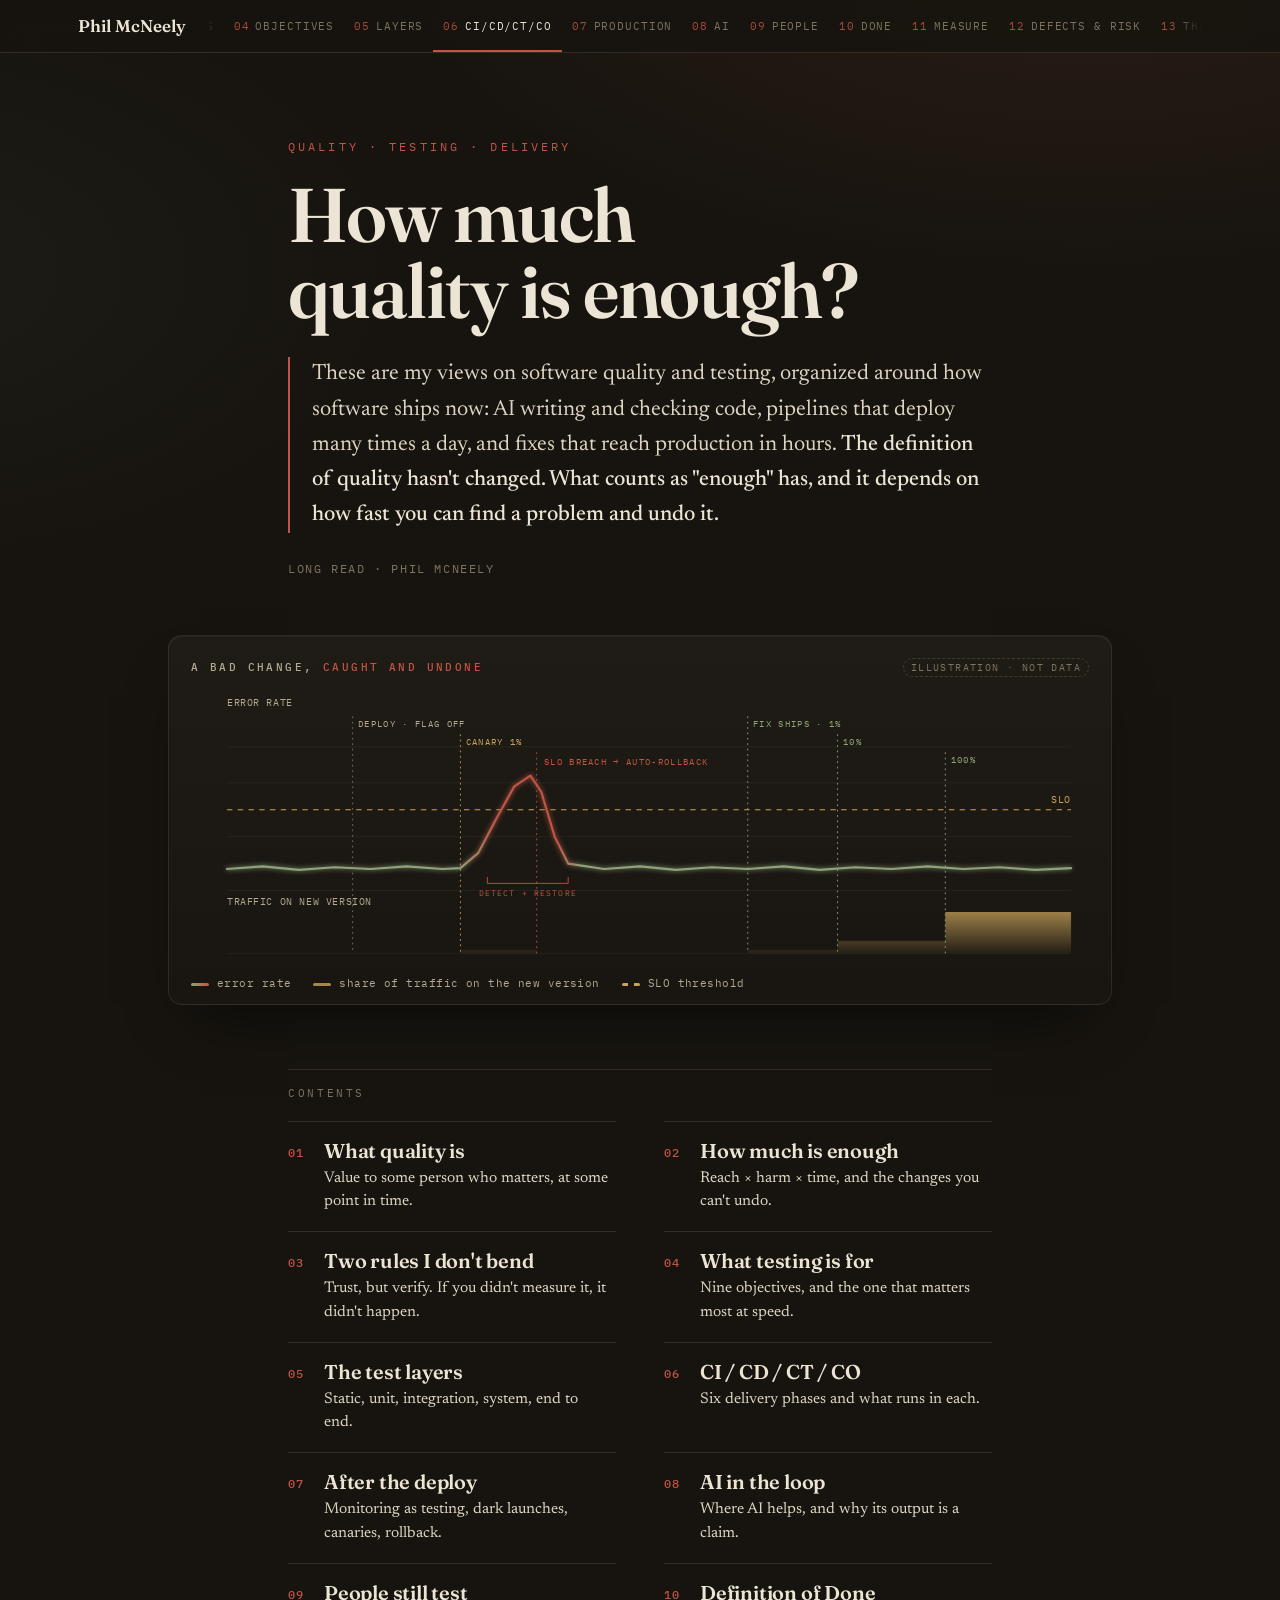
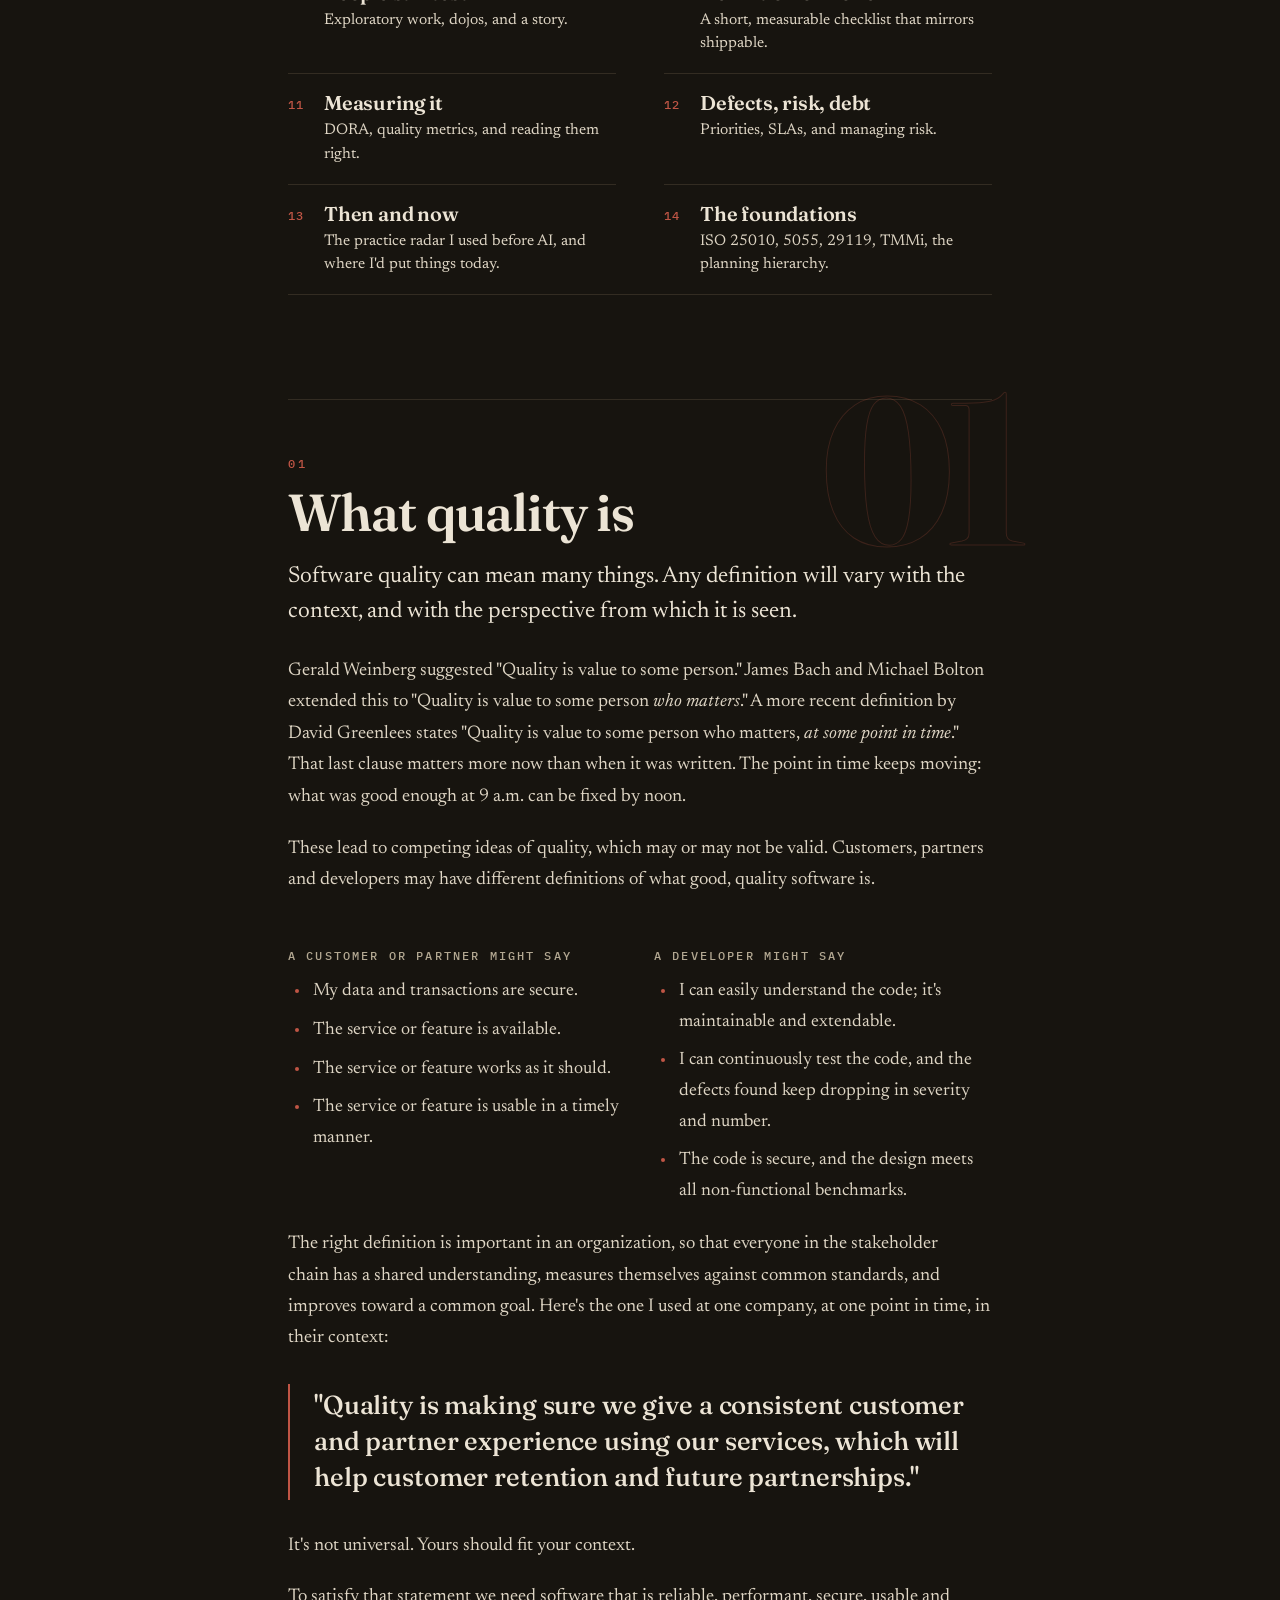
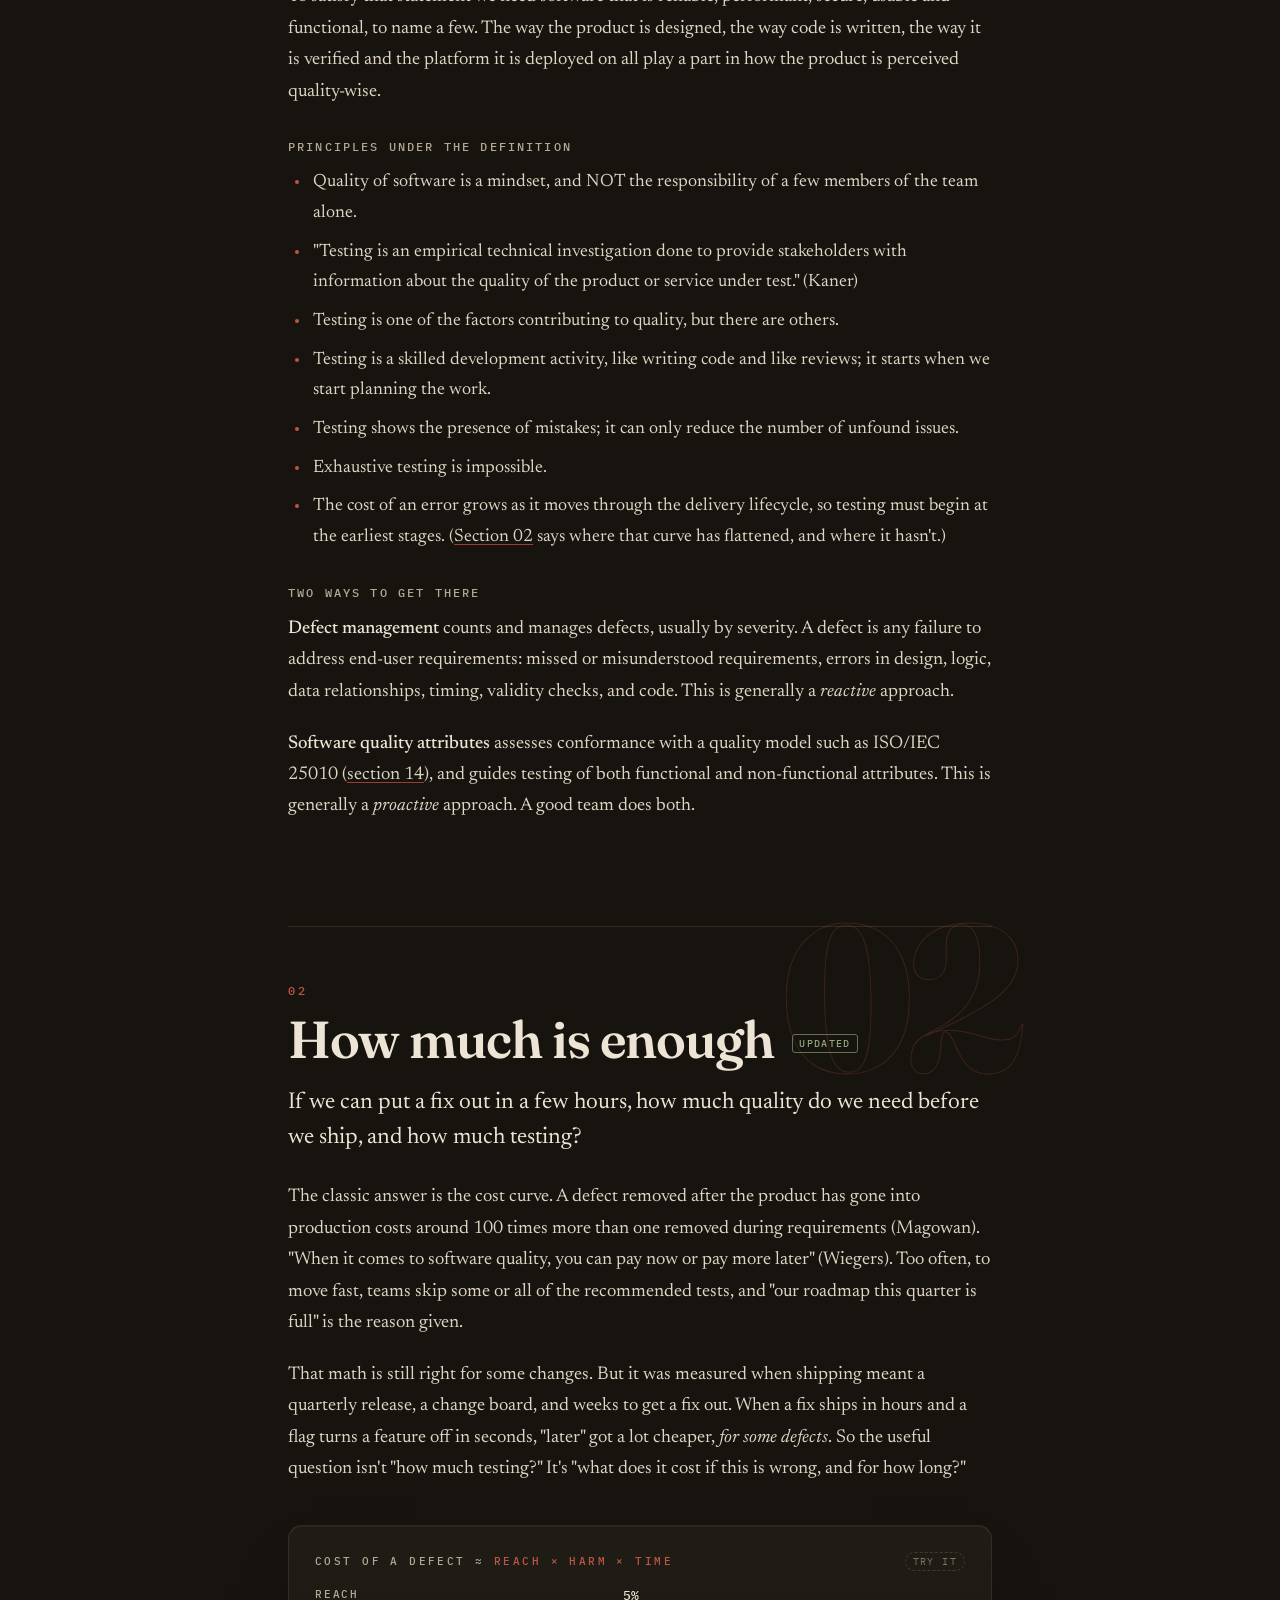
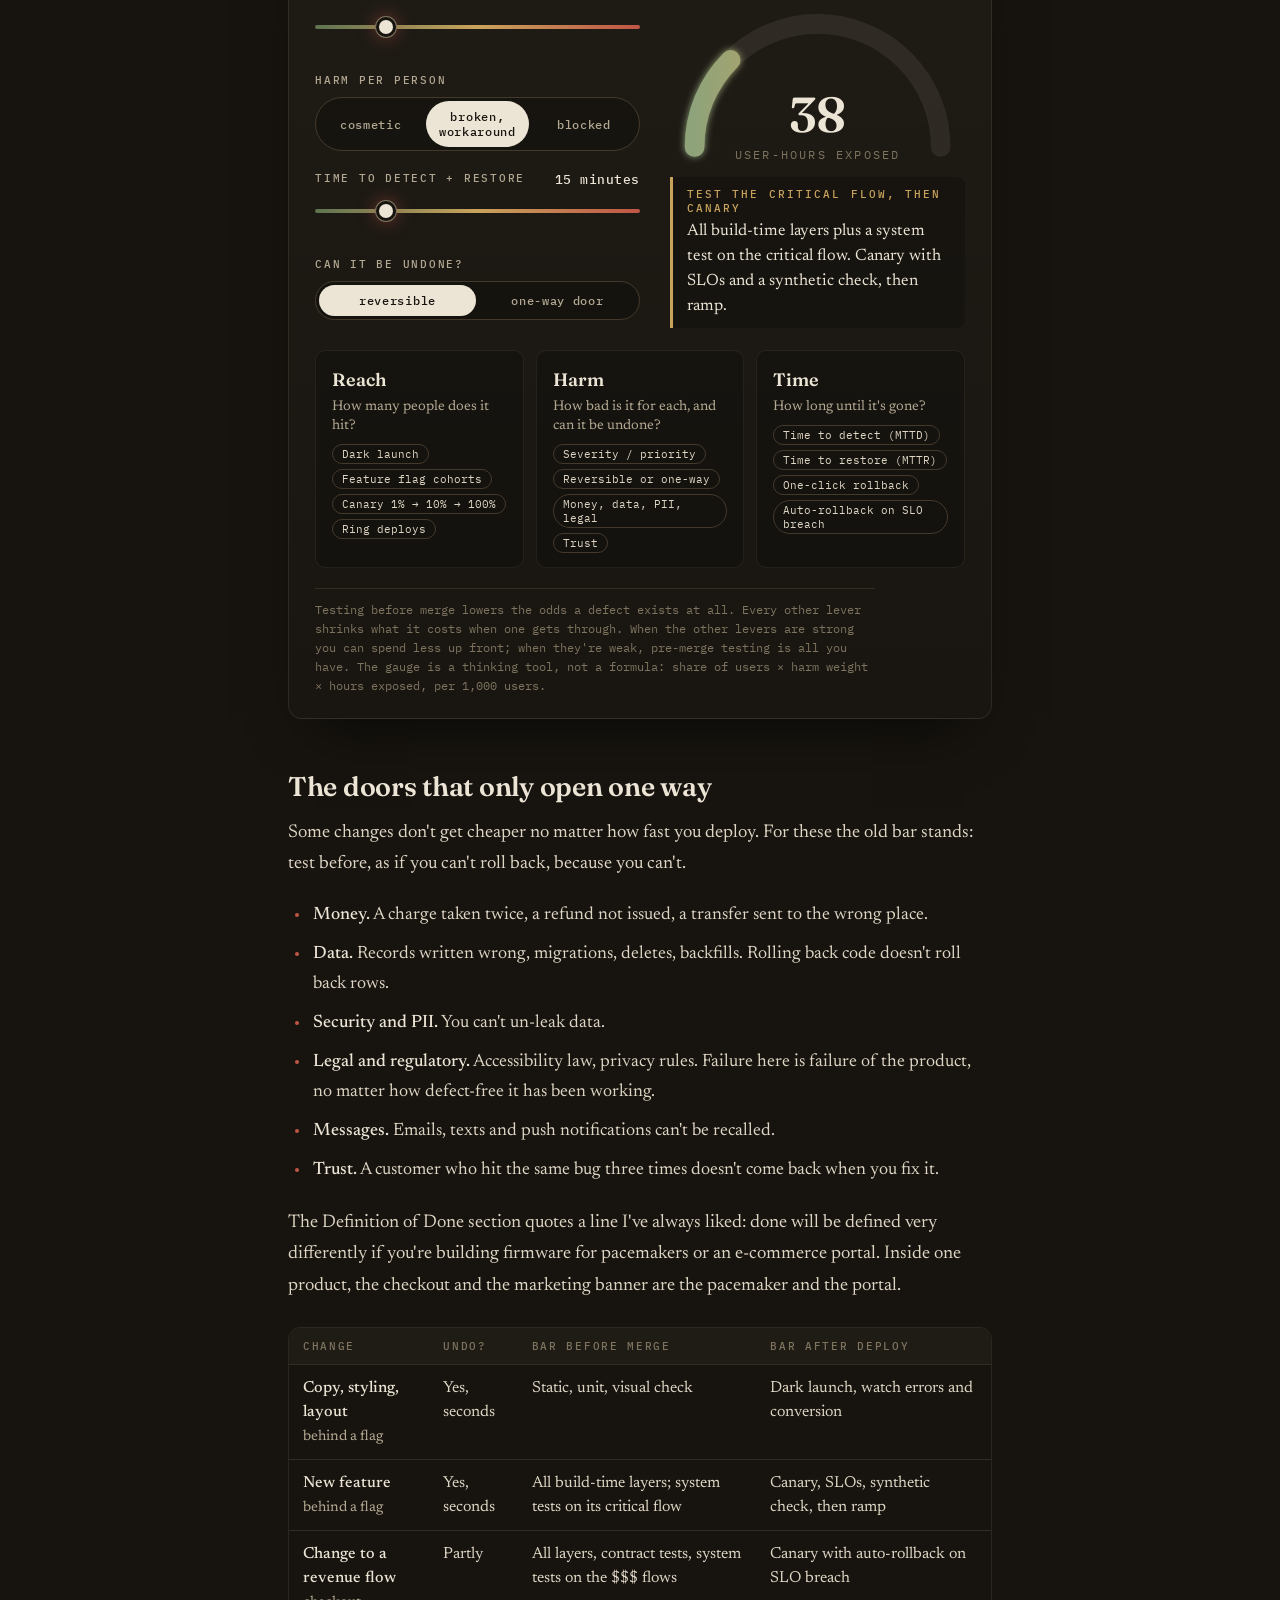
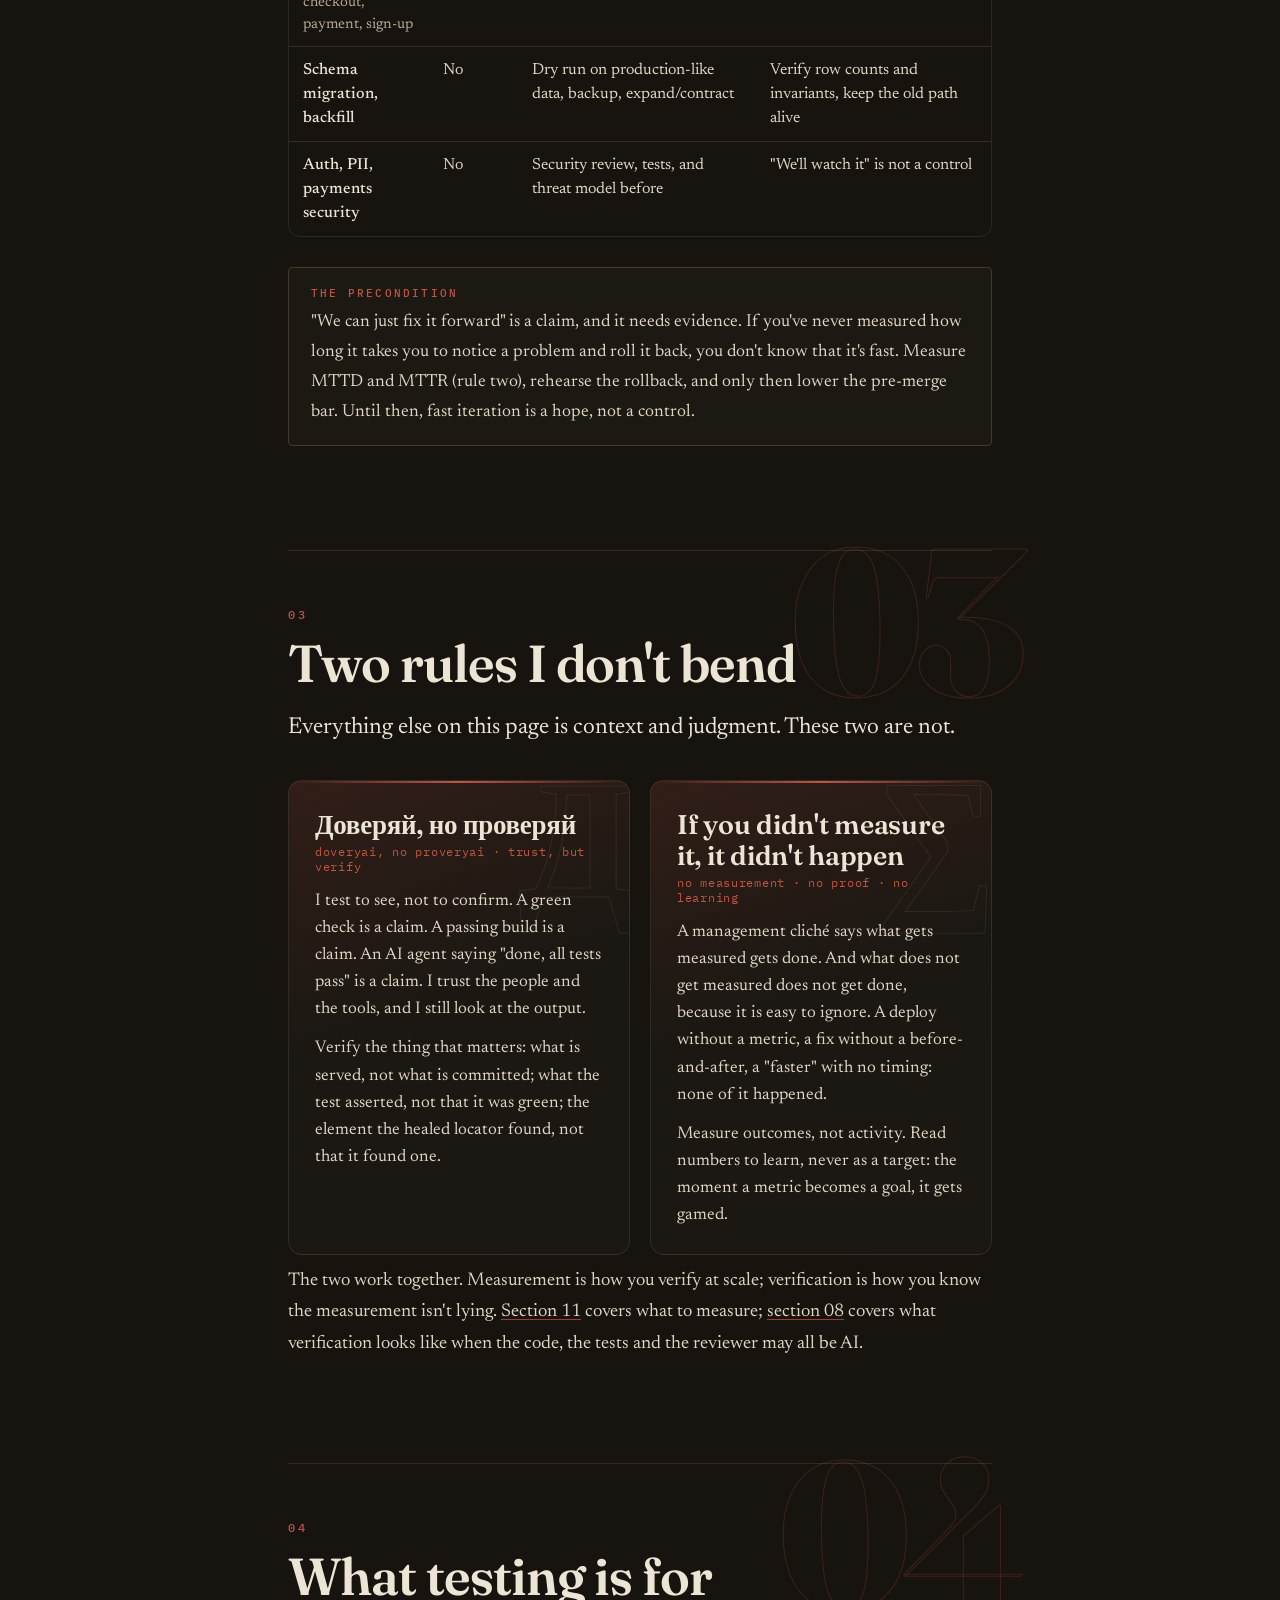
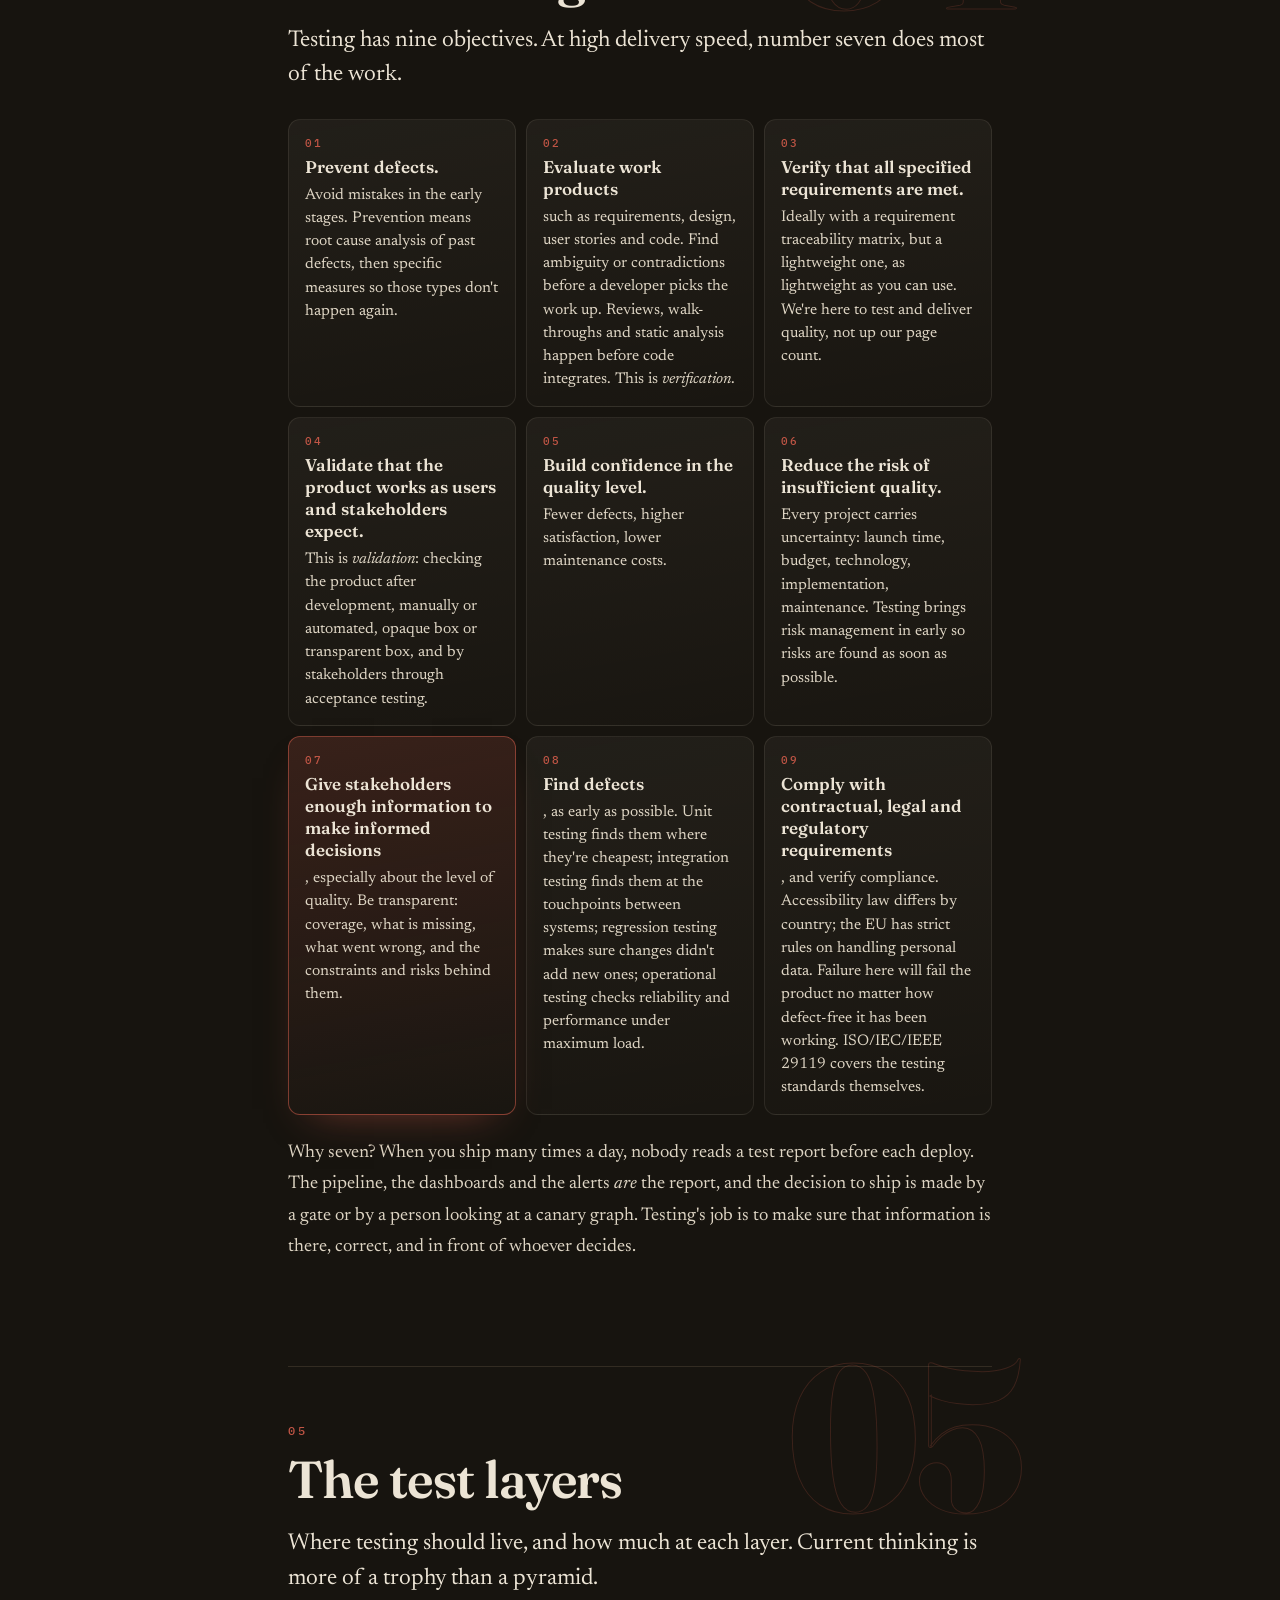
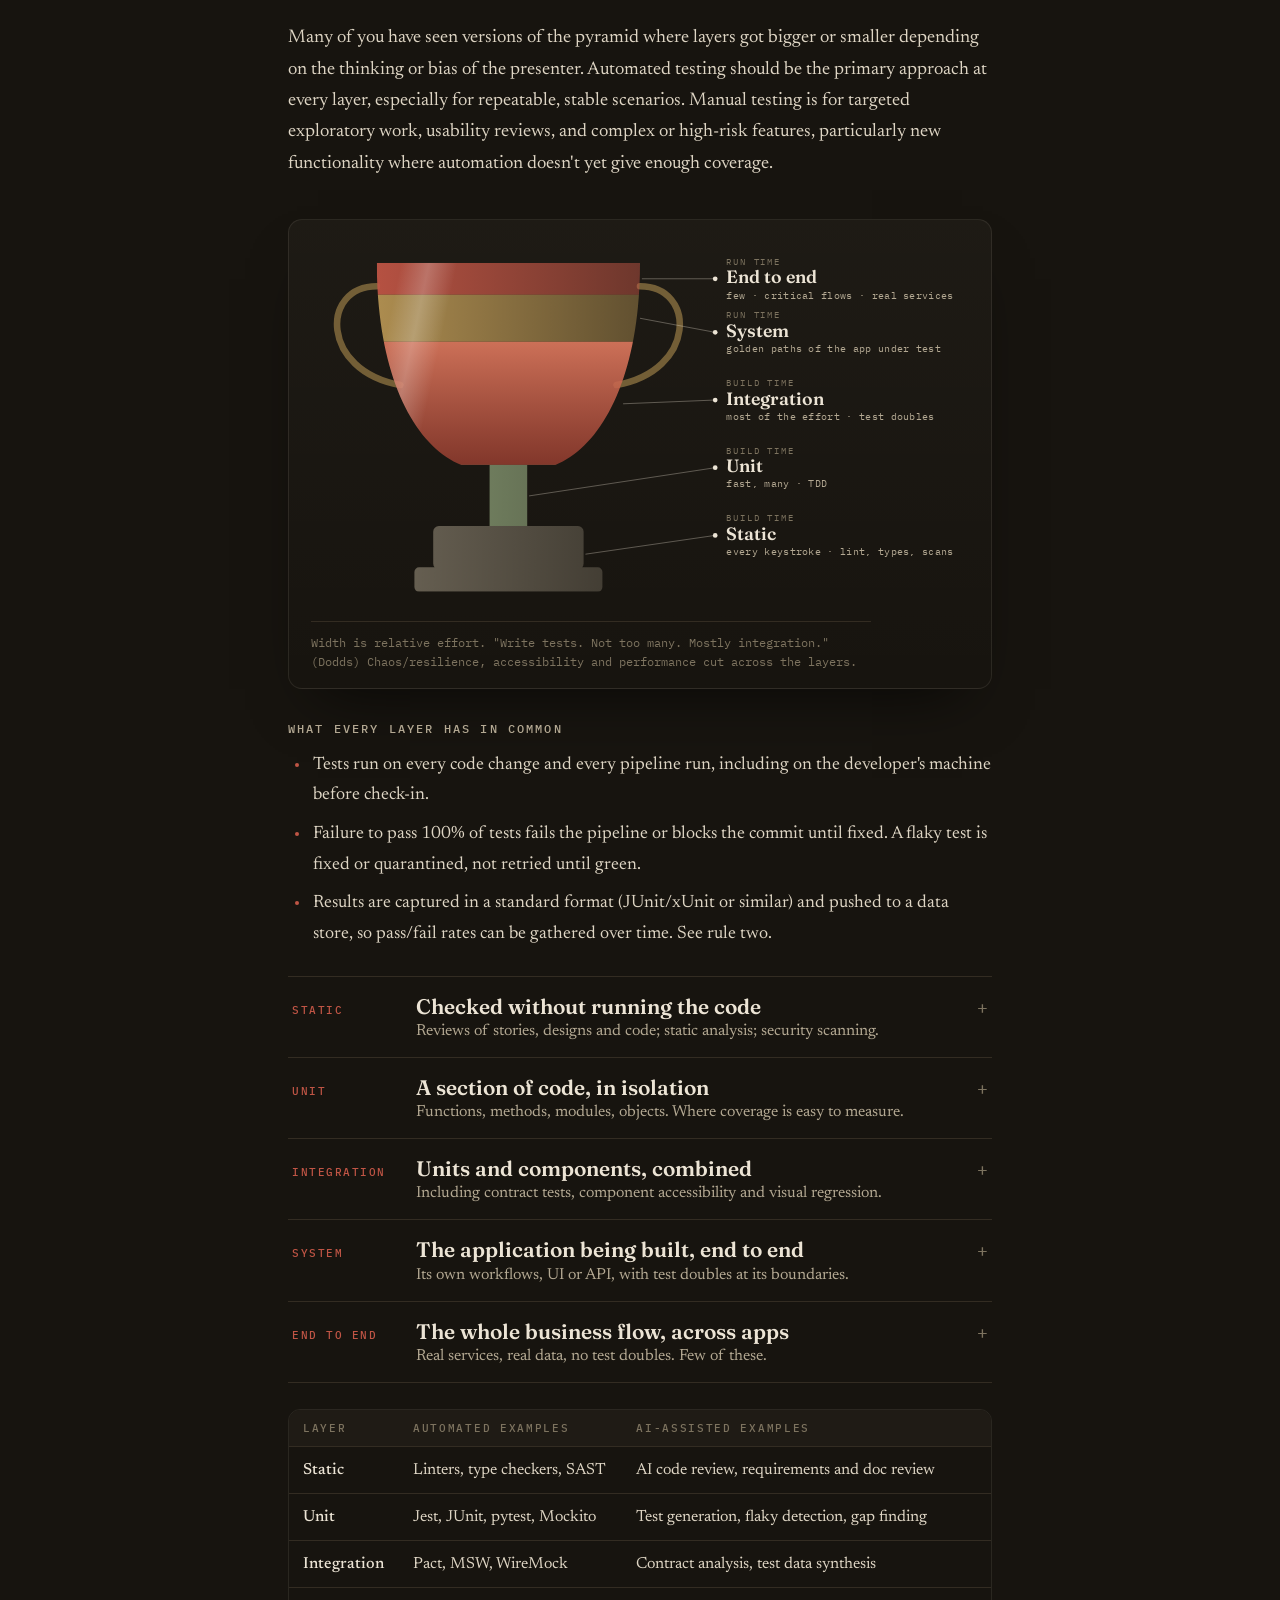
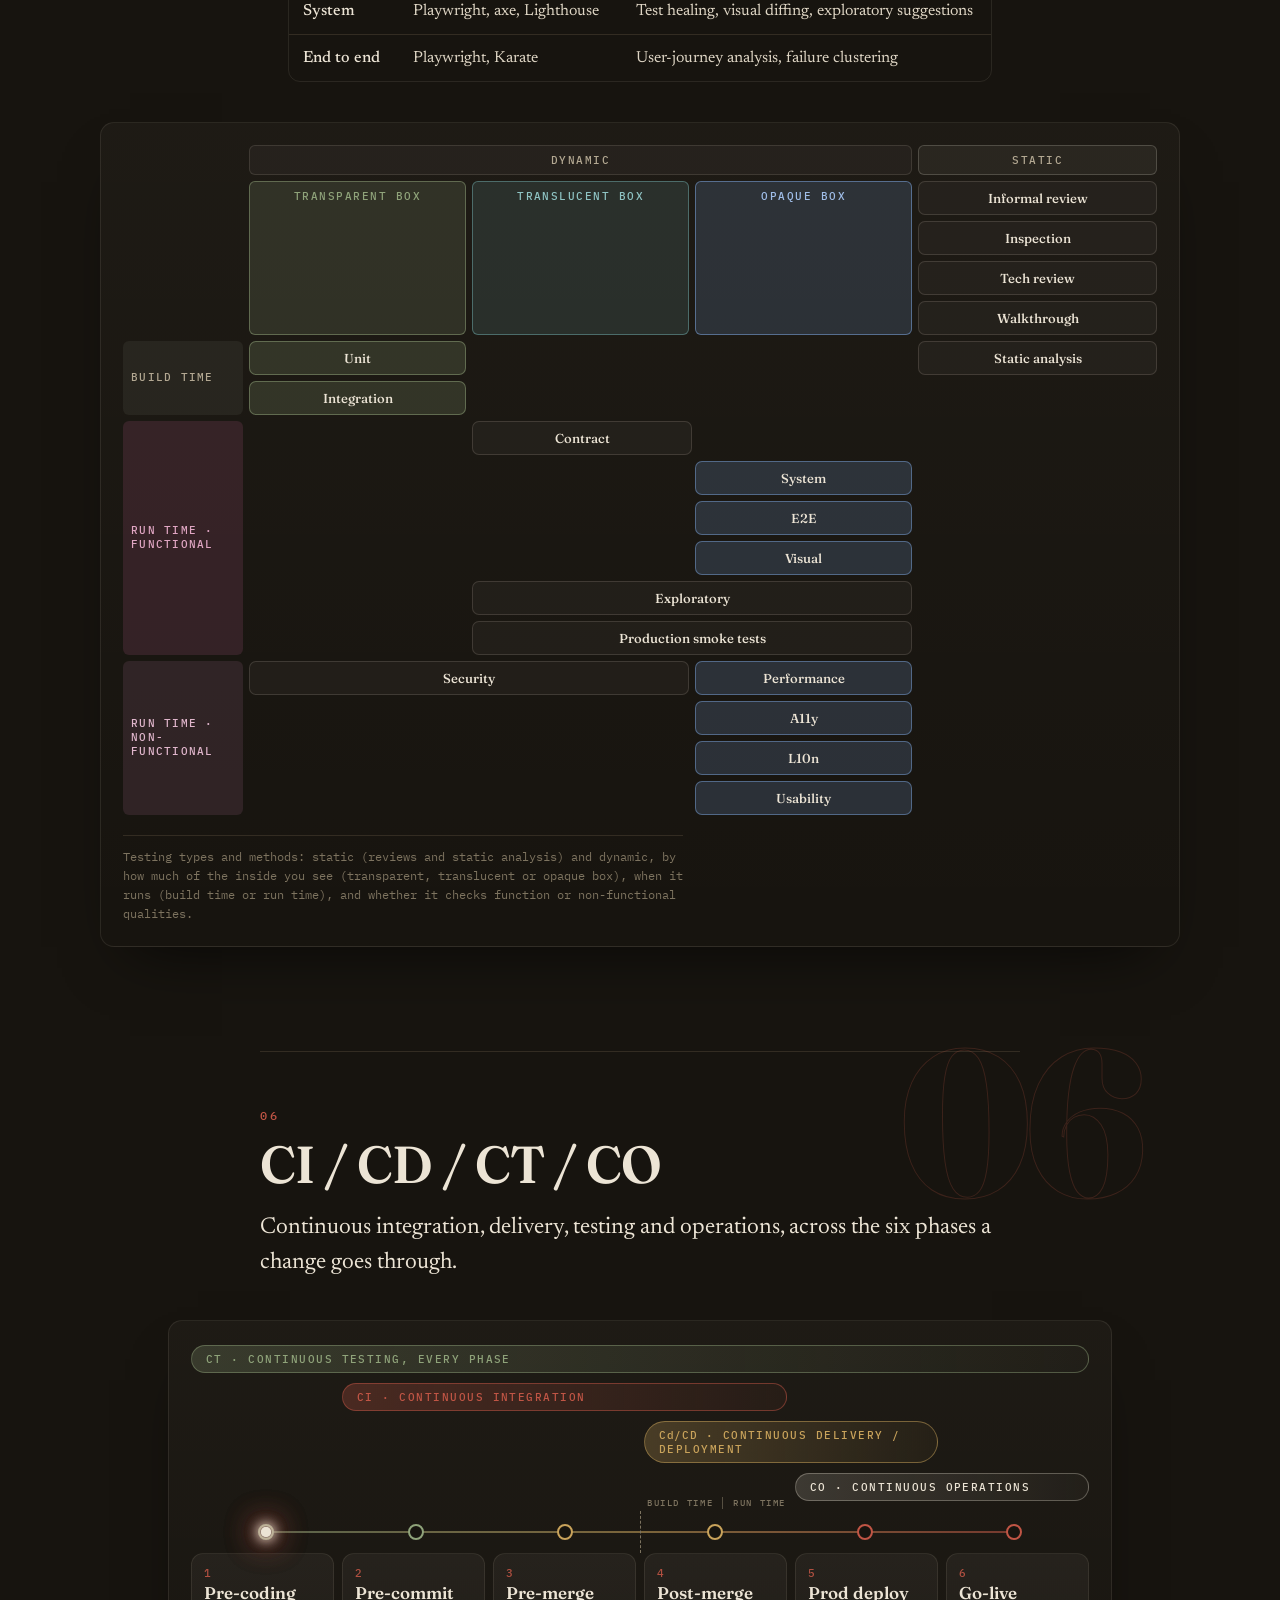
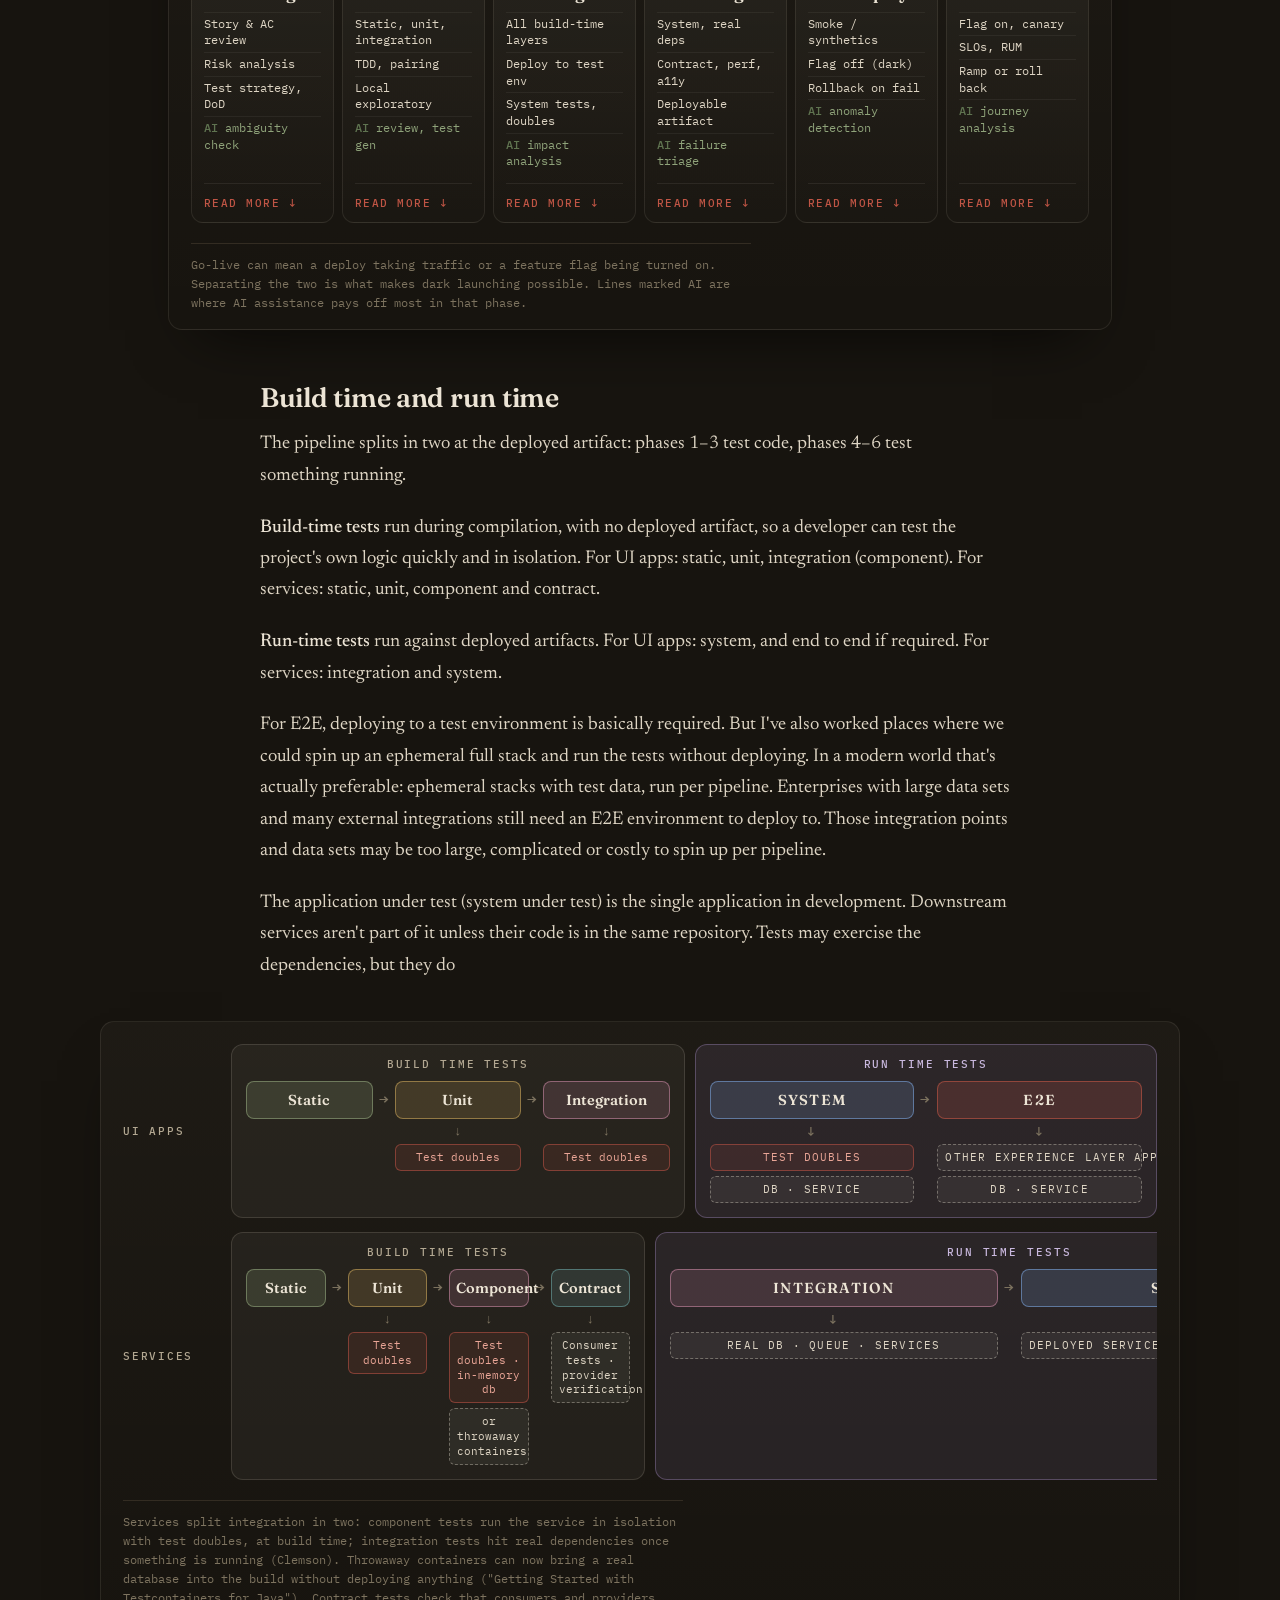
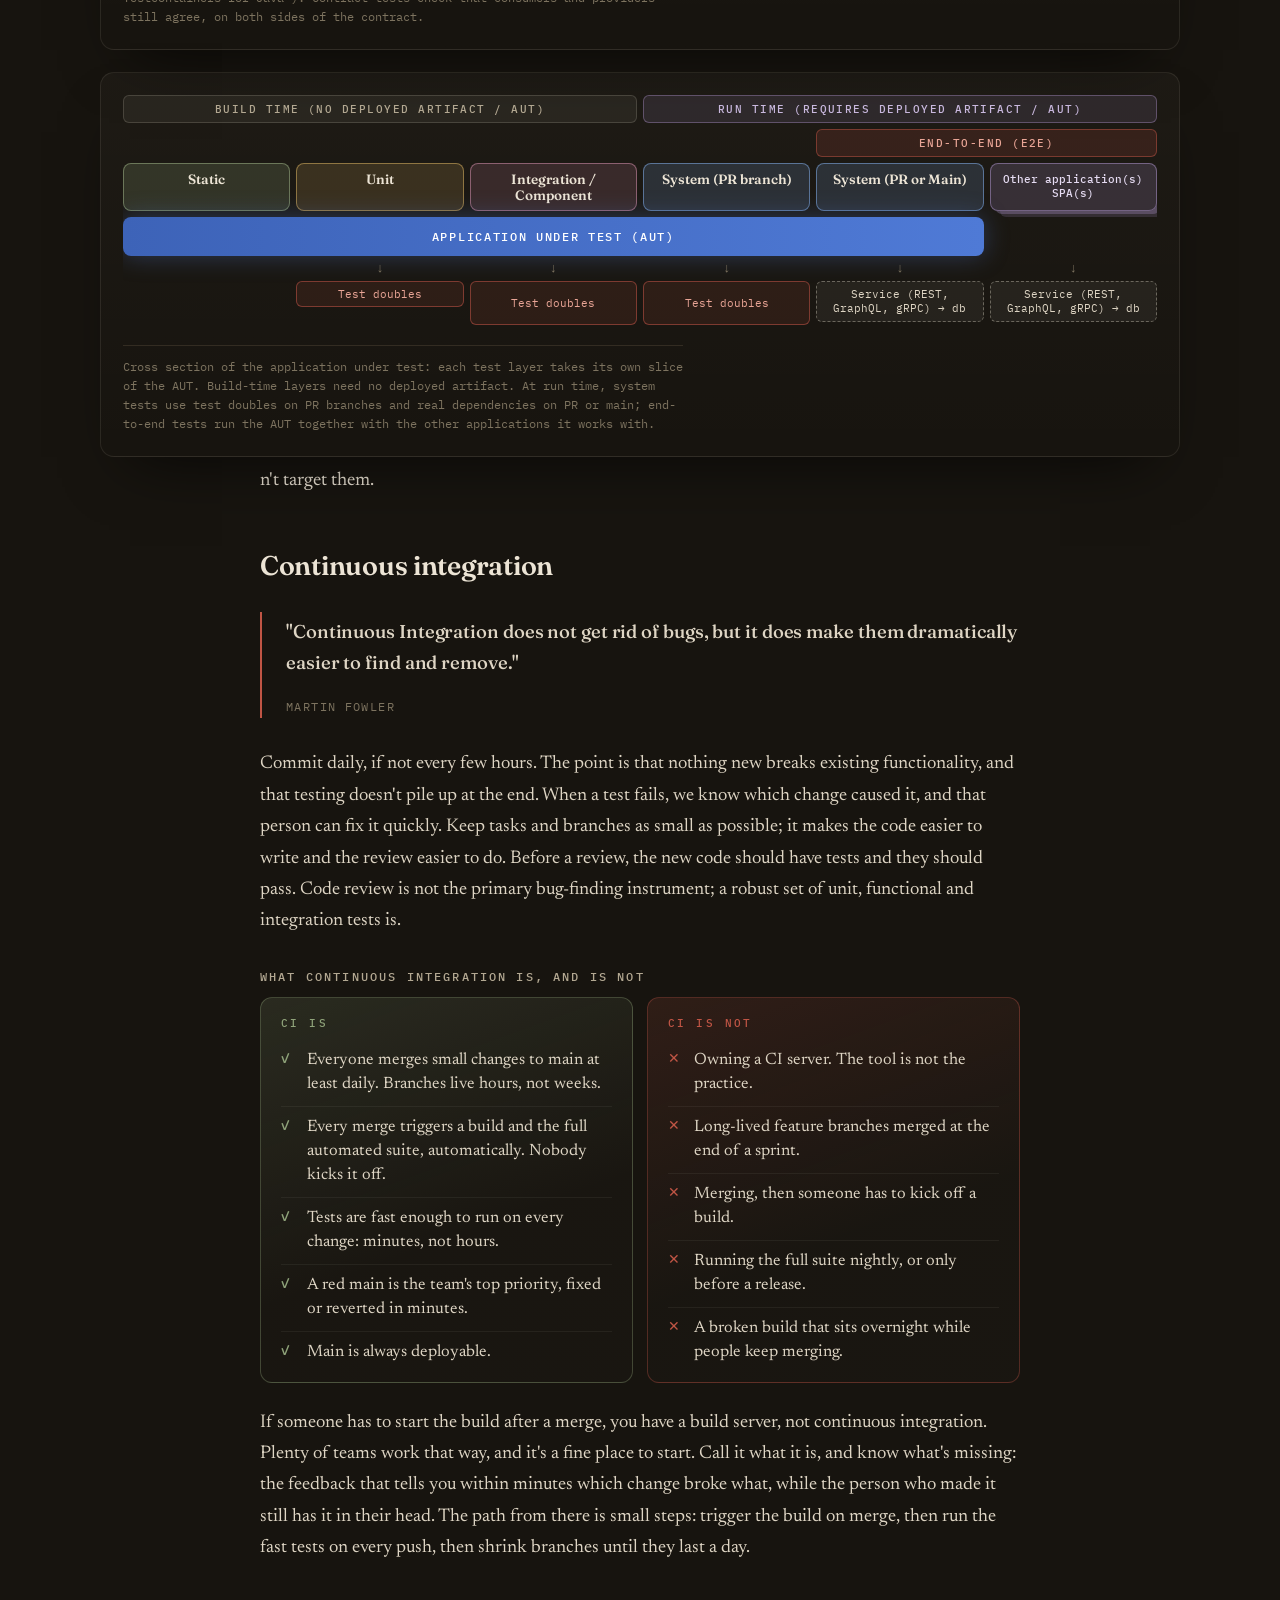
==== commit 50da34db: "Quality: redrawn build/run, cross-section and types diagrams (services corrected); objective cards; " ====
--- a/quality/index.html
+++ b/quality/index.html
@@ -529,6 +529,82 @@
   .js .trifig.rv{transform:translateX(-50%) translateY(18px)}
   .js .trifig.rv.in{transform:translateX(-50%)}
   @media (max-width:640px){.trifig .scroll-hint{display:block}.trifig{padding:14px 10px 10px}}
+  /* your diagrams, redrawn */
+  .dxfig{padding:22px;width:min(1080px,calc(100vw - 32px));margin-left:50%;transform:translateX(-50%)}
+  .js .dxfig.rv{transform:translateX(-50%) translateY(18px)}
+  .js .dxfig.rv.in{transform:translateX(-50%)}
+  .dx-scroll{overflow-x:auto;-webkit-overflow-scrolling:touch}
+  .dx-inner{min-width:880px}
+  .dxfig .scroll-hint{display:none}
+  @media (max-width:900px){.dxfig .scroll-hint{display:block}}
+  .dx-row{display:grid;grid-template-columns:96px 1fr;gap:12px;margin-bottom:14px}
+  .dx-rl{font:500 11px var(--mono);letter-spacing:.16em;text-transform:uppercase;color:var(--paper-dim);display:flex;align-items:center}
+  .dx-zones{display:grid;gap:10px}
+  .dx-zone{border-radius:12px;padding:12px 14px 14px}
+  .dx-zone.bt{background:rgba(236,228,213,.05);border:1px solid rgba(236,228,213,.14)}
+  .dx-zone.rt{background:rgba(157,134,184,.12);border:1px solid rgba(157,134,184,.4)}
+  .dx-zh{font:500 10.5px var(--mono);letter-spacing:.18em;text-transform:uppercase;color:var(--paper-dim);margin:0 0 10px;text-align:center}
+  .dx-zone.rt .dx-zh{color:#c9b8de}
+  .dx-steps{display:flex;align-items:flex-start;gap:6px}
+  .dx-step{flex:1;display:flex;flex-direction:column;align-items:center;gap:6px;min-width:0}
+  .dx-box,.dx-col{width:100%;text-align:center;font:600 14.5px var(--serif);padding:9px 6px;border-radius:8px;border:1px solid;color:var(--paper)}
+  .dx-box.s,.dx-col.s{background:rgba(143,163,122,.2);border-color:rgba(143,163,122,.6)}
+  .dx-box.u,.dx-col.u{background:rgba(201,163,91,.18);border-color:rgba(201,163,91,.6)}
+  .dx-box.i,.dx-col.i{background:rgba(209,140,170,.16);border-color:rgba(209,140,170,.55)}
+  .dx-box.c{background:rgba(110,170,170,.16);border-color:rgba(110,170,170,.55)}
+  .dx-box.y,.dx-col.y{background:rgba(120,160,215,.18);border-color:rgba(120,160,215,.6)}
+  .dx-box.e{background:rgba(192,85,69,.2);border-color:rgba(192,85,69,.6)}
+  .dx-arr{color:var(--paper-faint);font:500 16px var(--mono);padding-top:8px}
+  .dx-dn{color:var(--paper-faint);font-size:13px;line-height:1}
+  .dx-chip{font:400 11px/1.35 var(--mono);text-align:center;border-radius:6px;padding:5px 7px;width:100%}
+  .dx-chip.d{background:rgba(192,85,69,.12);border:1px solid rgba(192,85,69,.55);color:#e9a596}
+  .dx-chip.r{background:rgba(236,228,213,.06);border:1px dashed rgba(236,228,213,.35);color:var(--read-ink)}
+  .dx-chip.tall{padding:14px 7px}
+  .dx-chips{display:flex;flex-direction:column;gap:5px;width:100%}
+  .dx-xs{display:grid;grid-template-columns:repeat(6,1fr);gap:6px}
+  .dx-h{font:500 10.5px var(--mono);letter-spacing:.14em;text-transform:uppercase;text-align:center;padding:6px;border-radius:6px}
+  .dx-h.hb{grid-column:1/4;background:rgba(236,228,213,.06);border:1px solid rgba(236,228,213,.16);color:var(--paper-dim)}
+  .dx-h.hr{grid-column:4/7;background:rgba(157,134,184,.14);border:1px solid rgba(157,134,184,.45);color:#c9b8de}
+  .dx-h.he{grid-column:5/7;background:rgba(192,85,69,.16);border:1px solid rgba(192,85,69,.5);color:#e9a596}
+  .dx-col{font-size:13.5px;padding:7px 4px}
+  .dx-aut{grid-column:1/6;background:linear-gradient(90deg,#3d63b8,#4f7ad6);color:#fff;text-align:center;font:500 12px var(--mono);letter-spacing:.14em;text-transform:uppercase;padding:12px;border-radius:8px;box-shadow:0 0 24px rgba(79,122,214,.35)}
+  .dx-other{background:rgba(157,134,184,.22);border:1px solid rgba(157,134,184,.6);color:#e6dcf3;text-align:center;font:500 11px var(--mono);padding:8px 4px;border-radius:8px;box-shadow:4px 4px 0 -1px rgba(157,134,184,.35),8px 8px 0 -2px rgba(157,134,184,.2)}
+  .dx-cell{display:flex;flex-direction:column;align-items:center;gap:6px}
+  .dx-tm{display:grid;grid-template-columns:120px repeat(3,1fr) 1.1fr;gap:6px}
+  .dx-th{font:500 10.5px var(--mono);letter-spacing:.14em;text-transform:uppercase;text-align:center;padding:7px 4px;border-radius:6px}
+  .dx-th.tr{background:rgba(143,163,122,.18);border:1px solid rgba(143,163,122,.5);color:var(--moss)}
+  .dx-th.tl{background:rgba(110,170,170,.16);border:1px solid rgba(110,170,170,.5);color:#8fc4c4}
+  .dx-th.op{background:rgba(120,160,215,.18);border:1px solid rgba(120,160,215,.55);color:#9fbde8}
+  .dx-th.st{background:rgba(236,228,213,.06);border:1px solid rgba(236,228,213,.2);color:var(--paper-dim)}
+  .dx-th.dy{grid-column:2/5;background:rgba(236,228,213,.04);border:1px solid rgba(236,228,213,.12);color:var(--paper-dim)}
+  .dx-rlb{font:500 10.5px var(--mono);letter-spacing:.12em;text-transform:uppercase;display:flex;align-items:center;padding:8px;border-radius:6px;line-height:1.3}
+  .dx-rlb.bt{background:rgba(236,228,213,.06);color:var(--paper-dim)}
+  .dx-rlb.fn{background:rgba(160,80,120,.2);color:#e0a6c3}
+  .dx-rlb.nf{background:rgba(190,120,160,.14);color:#e0b6cc}
+  .dx-t{font:500 13px var(--serif);text-align:center;padding:8px 6px;border-radius:7px;border:1px solid rgba(236,228,213,.14);background:rgba(236,228,213,.04);color:var(--paper)}
+  .dx-t.o{background:rgba(120,160,215,.2);border-color:rgba(120,160,215,.5)}
+  .dx-t.g{background:rgba(143,163,122,.2);border-color:rgba(143,163,122,.5)}
+  .dx-v{display:flex;flex-direction:column;gap:6px}
+  /* objectives as cards */
+  .prose ol.objs{list-style:none;padding:0;margin:26px 0 22px;display:grid;grid-template-columns:repeat(3,1fr);gap:10px;counter-reset:obj}
+  .prose ol.objs li{counter-increment:obj;margin:0;padding:16px 16px 14px;border-radius:12px;border:1px solid rgba(236,228,213,.09);
+    background:linear-gradient(170deg,rgba(255,240,220,.05),rgba(255,240,220,.01));font-size:15.5px;line-height:1.5;position:relative}
+  .prose ol.objs li::before{content:counter(obj,decimal-leading-zero);display:block;font:500 11px var(--mono);letter-spacing:.14em;color:var(--ox);margin-bottom:6px}
+  .prose ol.objs li b{display:block;font-family:var(--serif);font-weight:600;font-size:17px;line-height:1.3;color:var(--paper);margin-bottom:6px}
+  .prose ol.objs li.key{border-color:rgba(192,85,69,.6);background:linear-gradient(170deg,rgba(192,85,69,.2),rgba(255,240,220,.01));box-shadow:0 18px 40px -24px rgba(192,85,69,.6)}
+  @media (max-width:860px){.prose ol.objs{grid-template-columns:1fr 1fr}}
+  @media (max-width:520px){.prose ol.objs{grid-template-columns:1fr}}
+  .refs.wc{list-style:none;padding-left:0}
+  .refs.wc li{padding-left:2em;text-indent:-2em}
+  .is-col.ct1,.is-col.sl{background:linear-gradient(160deg,rgba(143,163,122,.16),rgba(255,240,220,.01) 60%);border-color:rgba(143,163,122,.35)}
+  .is-col.ct2,.is-col.sr{background:linear-gradient(160deg,rgba(192,85,69,.14),rgba(255,240,220,.01) 60%);border-color:rgba(192,85,69,.35)}
+  .is-col.co1,.is-col.co2{background:linear-gradient(160deg,rgba(236,228,213,.1),rgba(255,240,220,.01) 60%);border-color:rgba(236,228,213,.25)}
+  .is-col.ct1 .ih,.is-col.sl .ih{color:var(--moss)}.is-col.ct2 .ih,.is-col.sr .ih{color:var(--ox)}.is-col.co1 .ih,.is-col.co2 .ih{color:var(--paper)}
+  .is-col.ct1 li::before,.is-col.ct2 li::before,.is-col.co1 li::before,.is-col.co2 li::before,.is-col.sl li::before,.is-col.sr li::before{content:"→";color:var(--paper-dim)}
+  .refs li{overflow-wrap:anywhere}
+  .prose p.def{border-top:1px solid rgba(236,228,213,.08);padding-top:16px;margin-top:18px}
+  .prose p.def>b:first-child{display:block;font-family:var(--serif);font-weight:600;font-size:20px;line-height:1.25;color:var(--paper);margin-bottom:6px;letter-spacing:-.005em}
+  .prose p.def>b:first-child::before{content:"";display:inline-block;width:8px;height:8px;border-radius:2px;background:var(--ox);margin-right:10px;vertical-align:middle;position:relative;top:-2px}
 </style>
 </head>
 <body>
@@ -685,11 +761,11 @@
       <li>Testing is a skilled development activity, like writing code and like reviews; it starts when we start planning the work.</li>
       <li>Testing shows the presence of mistakes; it can only reduce the number of unfound issues.</li>
       <li>Exhaustive testing is impossible.</li>
-      <li>The cost of an error grows as it moves through the delivery lifecycle, so testing must begin at the earliest stages. (Section 02 says where that curve has flattened, and where it hasn't.)</li>
+      <li>The cost of an error grows as it moves through the delivery lifecycle, so testing must begin at the earliest stages. (<a href="#enough">Section 02</a> says where that curve has flattened, and where it hasn't.)</li>
     </ul>
     <h4>Two ways to get there</h4>
     <p><b>Defect management</b> counts and manages defects, usually by severity. A defect is any failure to address end-user requirements: missed or misunderstood requirements, errors in design, logic, data relationships, timing, validity checks, and code. This is generally a <em>reactive</em> approach.</p>
-    <p><b>Software quality attributes</b> assesses conformance with a quality model such as ISO/IEC 25010 (section 14), and guides testing of both functional and non-functional attributes. This is generally a <em>proactive</em> approach. A good team does both.</p>
+    <p><b>Software quality attributes</b> assesses conformance with a quality model such as ISO/IEC 25010 (<a href="#foundations">section 14</a>), and guides testing of both functional and non-functional attributes. This is generally a <em>proactive</em> approach. A good team does both.</p>
   </div>
 </section>
 
@@ -815,7 +891,7 @@
     </div>
   </div>
   <div class="prose">
-    <p>The two work together. Measurement is how you verify at scale; verification is how you know the measurement isn't lying. Section 11 covers what to measure; section 08 covers what verification looks like when the code, the tests and the reviewer may all be AI.</p>
+    <p>The two work together. Measurement is how you verify at scale; verification is how you know the measurement isn't lying. <a href="#measure">Section 11</a> covers what to measure; <a href="#ai">section 08</a> covers what verification looks like when the code, the tests and the reviewer may all be AI.</p>
   </div>
 </section>
 
@@ -826,14 +902,14 @@
   <h2 id="h-obj">What testing is for</h2>
   <p class="slede">Testing has nine objectives. At high delivery speed, number seven does most of the work.</p>
   <div class="prose">
-    <ol>
+    <ol class="objs">
       <li><b>Prevent defects.</b> Avoid mistakes in the early stages. Prevention means root cause analysis of past defects, then specific measures so those types don't happen again.</li>
       <li><b>Evaluate work products</b> such as requirements, design, user stories and code. Find ambiguity or contradictions before a developer picks the work up. Reviews, walk-throughs and static analysis happen before code integrates. This is <em>verification</em>.</li>
       <li><b>Verify that all specified requirements are met.</b> Ideally with a requirement traceability matrix, but a lightweight one, as lightweight as you can use. We're here to test and deliver quality, not up our page count.</li>
       <li><b>Validate that the product works as users and stakeholders expect.</b> This is <em>validation</em>: checking the product after development, manually or automated, opaque box or transparent box, and by stakeholders through acceptance testing.</li>
       <li><b>Build confidence in the quality level.</b> Fewer defects, higher satisfaction, lower maintenance costs.</li>
       <li><b>Reduce the risk of insufficient quality.</b> Every project carries uncertainty: launch time, budget, technology, implementation, maintenance. Testing brings risk management in early so risks are found as soon as possible.</li>
-      <li><b>Give stakeholders enough information to make informed decisions</b>, especially about the level of quality. Be transparent: coverage, what is missing, what went wrong, and the constraints and risks behind them.</li>
+      <li class="key"><b>Give stakeholders enough information to make informed decisions</b>, especially about the level of quality. Be transparent: coverage, what is missing, what went wrong, and the constraints and risks behind them.</li>
       <li><b>Find defects</b>, as early as possible. Unit testing finds them where they're cheapest; integration testing finds them at the touchpoints between systems; regression testing makes sure changes didn't add new ones; operational testing checks reliability and performance under maximum load.</li>
       <li><b>Comply with contractual, legal and regulatory requirements</b>, and verify compliance. Accessibility law differs by country; the EU has strict rules on handling personal data. Failure here will fail the product no matter how defect-free it has been working. ISO/IEC/IEEE 29119 covers the testing standards themselves.</li>
     </ol>
@@ -897,7 +973,7 @@
       <div class="tier stat"><span class="tn">Static</span><span class="ts">every keystroke</span></div>
     </div>
     <div class="trophy-side m-only"><span>build time ↓ static · unit · integration</span><span>run time ↑ system · e2e</span></div>
-    <figcaption id="trophy-cap">Width is relative effort. "Write tests. Not too many. Mostly integration." Chaos/resilience, accessibility and performance cut across the layers.</figcaption>
+    <figcaption id="trophy-cap">Width is relative effort. "Write tests. Not too many. Mostly integration." (Dodds) Chaos/resilience, accessibility and performance cut across the layers.</figcaption>
   </figure>
 
   <div class="prose">
@@ -925,7 +1001,7 @@
       <div class="body prose">
         <p><b>Finds:</b> local data structure issues, boundary conditions, error-handling paths, variable issues, incorrect initialization, wrong expressions and arithmetic precedence.</p>
         <p><b>Value:</b> finds bugs early, when they're fastest to fix; testable code is usually well-decoupled and more maintainable; tests document the author's intent; refactoring becomes safe; it shows the implementation solved the problem.</p>
-        <p><b>Approach:</b> TDD. Add a test for each defect found. Run in CI. Watch coverage as a trend, not a target (section 11).</p>
+        <p><b>Approach:</b> TDD. Add a test for each defect found. Run in CI. Watch coverage as a trend, not a target (<a href="#measure">section 11</a>).</p>
         <p><b>AI-assisted:</b> generate unit tests from code changes; find untested paths; flag flaky tests from run history. Generated tests should be checked against the requirement, not just the code: a test written from the code asserts what the code does, not what it should do.</p>
         <p>Teams with low unit coverage find more defects at higher layers, where they take far more effort to find and fix.</p>
       </div>
@@ -988,6 +1064,22 @@
       </tbody>
     </table>
   </div>
+
+  <figure class="fig rv dxfig" aria-labelledby="dx3-cap">
+   <div class="dx-scroll"><div class="dx-inner"><div class="dx-tm">
+    <div></div><div class="dx-th dy">Dynamic</div><div class="dx-th st">Static</div>
+    <div></div><div class="dx-th tr">Transparent box</div><div class="dx-th tl">Translucent box</div><div class="dx-th op">Opaque box</div><div class="dx-v"><div class="dx-t">Informal review</div><div class="dx-t">Inspection</div><div class="dx-t">Tech review</div><div class="dx-t">Walkthrough</div></div>
+    <div class="dx-rlb bt">Build time</div><div class="dx-v"><div class="dx-t g">Unit</div><div class="dx-t g">Integration</div></div><div></div><div></div><div class="dx-v"><div class="dx-t">Static analysis</div></div>
+    <div class="dx-rlb fn">Run time · functional</div><div></div>
+    <div class="dx-v" style="grid-column:3/5"><div class="dx-t" style="width:50%">Contract</div>
+      <div style="display:grid;grid-template-columns:1fr 1fr;gap:6px"><div></div><div class="dx-v"><div class="dx-t o">System</div><div class="dx-t o">E2E</div><div class="dx-t o">Visual</div></div></div>
+      <div class="dx-t">Exploratory</div><div class="dx-t">Production smoke tests</div></div><div></div>
+    <div class="dx-rlb nf">Run time · non-functional</div>
+    <div class="dx-v" style="grid-column:2/4"><div class="dx-t">Security</div></div><div class="dx-v"><div class="dx-t o">Performance</div><div class="dx-t o">A11y</div><div class="dx-t o">L10n</div><div class="dx-t o">Usability</div></div><div></div>
+   </div></div></div>
+   <p class="scroll-hint">scroll the diagram →</p>
+   <figcaption id="dx3-cap">Testing types and methods: static (reviews and static analysis) and dynamic, by how much of the inside you see (transparent, translucent or opaque box), when it runs (build time or run time), and whether it checks function or non-functional qualities.</figcaption>
+  </figure>
 </section>
 
 <!-- 06 -->
@@ -1021,10 +1113,61 @@
     <div class="prose">
       <h3>Build time and run time</h3>
       <p>The pipeline splits in two at the deployed artifact: phases 1–3 test code, phases 4–6 test something running.</p>
-      <p><b>Build-time tests</b> run during compilation, with no deployed artifact, so a developer can test the project's own logic quickly and in isolation. For UI apps: static, unit, integration (component). For services: static and unit.</p>
+      <p><b>Build-time tests</b> run during compilation, with no deployed artifact, so a developer can test the project's own logic quickly and in isolation. For UI apps: static, unit, integration (component). For services: static, unit, component and contract.</p>
       <p><b>Run-time tests</b> run against deployed artifacts. For UI apps: system, and end to end if required. For services: integration and system.</p>
       <p>For E2E, deploying to a test environment is basically required. But I've also worked places where we could spin up an ephemeral full stack and run the tests without deploying. In a modern world that's actually preferable: ephemeral stacks with test data, run per pipeline. Enterprises with large data sets and many external integrations still need an E2E environment to deploy to. Those integration points and data sets may be too large, complicated or costly to spin up per pipeline.</p>
-      <p>The application under test (system under test) is the single application in development. Downstream services aren't part of it unless their code is in the same repository. Tests may exercise the dependencies, but they don't target them.</p>
+      <p>The application under test (system under test) is the single application in development. Downstream services aren't part of it unless their code is in the same repository. Tests may exercise the dependencies, but they do
+  </div>
+  <figure class="fig rv dxfig" aria-labelledby="dx1-cap">
+   <div class="dx-scroll"><div class="dx-inner">
+    <div class="dx-row"><div class="dx-rl">UI apps</div>
+     <div class="dx-zones" style="grid-template-columns:3fr 2.4fr">
+      <div class="dx-zone bt"><p class="dx-zh">Build time tests</p><div class="dx-steps">
+        <div class="dx-step"><div class="dx-box s">Static</div></div><div class="dx-arr">→</div>
+        <div class="dx-step"><div class="dx-box u">Unit</div><div class="dx-dn">↓</div><div class="dx-chip d">Test doubles</div></div><div class="dx-arr">→</div>
+        <div class="dx-step"><div class="dx-box i">Integration</div><div class="dx-dn">↓</div><div class="dx-chip d">Test doubles</div></div>
+      </div></div>
+      <div class="dx-zone rt"><p class="dx-zh">Run time tests</p><div class="dx-steps">
+        <div class="dx-step"><div class="dx-box y">System</div><div class="dx-dn">↓</div><div class="dx-chips"><div class="dx-chip d">Test doubles</div><div class="dx-chip r">db · Service</div></div></div><div class="dx-arr">→</div>
+        <div class="dx-step"><div class="dx-box e">E2E</div><div class="dx-dn">↓</div><div class="dx-chips"><div class="dx-chip r">Other experience layer application</div><div class="dx-chip r">db · Service</div></div></div>
+      </div></div>
+     </div></div>
+    <div class="dx-row" style="margin:0"><div class="dx-rl">Services</div>
+     <div class="dx-zones" style="grid-template-columns:3.6fr 2fr">
+      <div class="dx-zone bt"><p class="dx-zh">Build time tests</p><div class="dx-steps">
+        <div class="dx-step"><div class="dx-box s">Static</div></div><div class="dx-arr">→</div>
+        <div class="dx-step"><div class="dx-box u">Unit</div><div class="dx-dn">↓</div><div class="dx-chip d">Test doubles</div></div><div class="dx-arr">→</div>
+        <div class="dx-step"><div class="dx-box i">Component</div><div class="dx-dn">↓</div><div class="dx-chips"><div class="dx-chip d">Test doubles · in-memory db</div><div class="dx-chip r">or throwaway containers</div></div></div><div class="dx-arr">→</div>
+        <div class="dx-step"><div class="dx-box c">Contract</div><div class="dx-dn">↓</div><div class="dx-chip r">Consumer tests · provider verification</div></div>
+      </div></div>
+      <div class="dx-zone rt"><p class="dx-zh">Run time tests</p><div class="dx-steps">
+        <div class="dx-step"><div class="dx-box i">Integration</div><div class="dx-dn">↓</div><div class="dx-chip r">Real db · queue · services</div></div><div class="dx-arr">→</div>
+        <div class="dx-step"><div class="dx-box y">System</div><div class="dx-dn">↓</div><div class="dx-chip r">Deployed service via its API (REST, GraphQL, gRPC)</div></div>
+      </div></div>
+     </div></div>
+   </div></div>
+   <p class="scroll-hint">scroll the diagram →</p>
+   <figcaption id="dx1-cap">Services split integration in two: component tests run the service in isolation with test doubles, at build time; integration tests hit real dependencies once something is running (Clemson). Throwaway containers can now bring a real database into the build without deploying anything ("Getting Started with Testcontainers for Java"). Contract tests check that consumers and providers still agree, on both sides of the contract.</figcaption>
+  </figure>
+
+  <figure class="fig rv dxfig" aria-labelledby="dx2-cap" style="margin-top:22px">
+   <div class="dx-scroll"><div class="dx-inner"><div class="dx-xs">
+    <div class="dx-h hb">Build time (no deployed artifact / AUT)</div><div class="dx-h hr">Run time (requires deployed artifact / AUT)</div>
+    <div style="grid-column:1/5"></div><div class="dx-h he">End-to-end (E2E)</div>
+    <div class="dx-col s">Static</div><div class="dx-col u">Unit</div><div class="dx-col i">Integration / Component</div><div class="dx-col y">System (PR branch)</div><div class="dx-col y">System (PR or Main)</div><div class="dx-other">Other application(s)<br>SPA(s)</div>
+    <div class="dx-aut">Application under test (AUT)</div><div></div>
+    <div class="dx-cell"></div>
+    <div class="dx-cell"><div class="dx-dn">↓</div><div class="dx-chip d">Test doubles</div></div>
+    <div class="dx-cell"><div class="dx-dn">↓</div><div class="dx-chip d tall">Test doubles</div></div>
+    <div class="dx-cell"><div class="dx-dn">↓</div><div class="dx-chip d tall">Test doubles</div></div>
+    <div class="dx-cell"><div class="dx-dn">↓</div><div class="dx-chip r">Service (REST, GraphQL, gRPC) → db</div></div>
+    <div class="dx-cell"><div class="dx-dn">↓</div><div class="dx-chip r">Service (REST, GraphQL, gRPC) → db</div></div>
+   </div></div></div>
+   <p class="scroll-hint">scroll the diagram →</p>
+   <figcaption id="dx2-cap">Cross section of the application under test: each test layer takes its own slice of the AUT. Build-time layers need no deployed artifact. At run time, system tests use test doubles on PR branches and real dependencies on PR or main; end-to-end tests run the AUT together with the other applications it works with.</figcaption>
+  </figure>
+  <div class="prose">
+n't target them.</p>
 
       <h3>Continuous integration</h3>
       <blockquote><p>"Continuous Integration does not get rid of bugs, but it does make them dramatically easier to find and remove."</p><cite>Martin Fowler</cite></blockquote>
@@ -1083,14 +1226,72 @@
       <p>CI works only when continuous delivery and continuous testing are practiced too. We are continuously delivering software to somebody, somewhere: to production or to lower environments. The best organizations release many times a day. Small, frequent releases deliver value without delays and keep each change small enough to understand and undo. Releases are also a communication problem, not only a technical one: tell people what shipped and what's still open.</p>
 
       <h3>Continuous testing</h3>
-      <p>Whenever a change is made, big or small, make sure it doesn't break existing code or functionality. Unit and API tests cover the code impact; a regression subset covers the major flows. Releasing without regression is heavily risky. Cloud browser and device platforms make the compatibility matrix practical. Continuous testing does not stop at pre-production (section 07).</p>
+      <p>Whenever a change is made, big or small, make sure it doesn't break existing code or functionality. Unit and API tests cover the code impact; a regression subset covers the major flows. Releasing without regression is heavily risky. Cloud browser and device platforms make the compatibility matrix practical. Continuous testing does not stop at pre-production (<a href="#production">section 07</a>).</p>
+    </div>
+    <div class="isnt rv">
+      <div class="is-col ct1">
+        <p class="ih">CT · before production</p>
+        <ul>
+          <li>Every change, big or small, is checked against existing code and functionality.</li>
+          <li>Unit and API tests cover the code impact.</li>
+          <li>A regression subset covers the major flows.</li>
+          <li>Cloud browser and device platforms cover the compatibility matrix.</li>
+        </ul>
+      </div>
+      <div class="is-col ct2">
+        <p class="ih">CT · in production</p>
+        <ul>
+          <li>Continuous testing doesn't stop at pre-production.</li>
+          <li>Synthetics, canaries and monitors keep checking what's live (<a href="#production">section 07</a>).</li>
+        </ul>
+      </div>
+    </div>
+    <div class="prose">
 
       <h3>Continuous operations</h3>
-      <p>The CO is what makes the other three safe to do fast: running what's live and watching it, all the time. Deploy, release, monitor, roll back, learn, repeat. Observability is the part that sees. It's a property of the system; monitoring is actively watching it. Logs, metrics, traces and alerts are the pillars. Section 07 covers why this is testing too.</p>
+      <p>The CO is what makes the other three safe to do fast: running what's live and watching it, all the time. Deploy, release, monitor, roll back, learn, repeat. Observability is the part that sees. It's a property of the system; monitoring is actively watching it. Logs, metrics, traces and alerts are the pillars. <a href="#production">Section 07</a> covers why this is testing too.</p>
+    </div>
+    <div class="isnt rv">
+      <div class="is-col co1">
+        <p class="ih">CO · run it</p>
+        <ul>
+          <li>Running what's live, all the time.</li>
+          <li>Deploy, release, monitor, roll back, learn, repeat.</li>
+        </ul>
+      </div>
+      <div class="is-col co2">
+        <p class="ih">CO · see it</p>
+        <ul>
+          <li>Observability is the part that sees: a property of the system.</li>
+          <li>Monitoring is actively watching it.</li>
+          <li>Logs, metrics, traces and alerts are the pillars.</li>
+        </ul>
+      </div>
+    </div>
+    <div class="prose">
 
       <h3>Shift left and shift right</h3>
-      <p><b>Shift left:</b> testing starts in the envisioning phase. Test planning and strategy design start before code. Teams drive the discussion on what testing is needed, identify acceptance criteria, and outline high-level test cases. Test activities are part of story estimation.</p>
-      <p><b>Shift right:</b> testing continues in production, where complexity exists in its highest form. Dogfooding, synthetics, canaries, chaos experiments and incident learning. Both directions, at once.</p>
+    </div>
+    <div class="isnt rv">
+      <div class="is-col sl">
+        <p class="ih">Shift left</p>
+        <ul>
+          <li>Testing starts in the envisioning phase.</li>
+          <li>Test planning and strategy design start before code.</li>
+          <li>Teams drive the discussion on what testing is needed, identify acceptance criteria, and outline high-level test cases.</li>
+          <li>Test activities are part of story estimation.</li>
+        </ul>
+      </div>
+      <div class="is-col sr">
+        <p class="ih">Shift right</p>
+        <ul>
+          <li>Testing continues in production, where complexity exists in its highest form.</li>
+          <li>Dogfooding, synthetics, canaries, chaos experiments and incident learning.</li>
+        </ul>
+      </div>
+    </div>
+    <div class="prose">
+      <p>Both directions, at once.</p>
     </div>
   </div>
 </section>
@@ -1111,7 +1312,7 @@
   </figure>
   <div class="prose">
     <p>A test is a known input, an expected result, a check, and a report. A synthetic check that logs in every minute and places a test order is that same thing, run against production instead of a build. An SLO alert is an assertion: "p99 checkout latency under 800 ms" is an expected result. Real user monitoring is exploratory testing done by your customers, at a scale no team can match. You just have to be able to see what they found.</p>
-    <p>The difference is who pays when it fails. A failing test in CI costs a red build. A failing check in production costs some users a bad experience. Monitoring is testing where the test data is real people. That's an acceptable trade when reach is small and recovery is fast (section 02). It is not acceptable for the one-way doors.</p>
+    <p>The difference is who pays when it fails. A failing test in CI costs a red build. A failing check in production costs some users a bad experience. Monitoring is testing where the test data is real people. That's an acceptable trade when reach is small and recovery is fast (<a href="#enough">section 02</a>). It is not acceptable for the one-way doors.</p>
 
     <h3>What makes monitoring count as testing</h3>
     <ul>
@@ -1168,7 +1369,7 @@
       <g class="sl-axis"><text x="60" y="252">day 0</text><text x="500" y="252" text-anchor="middle">day 15</text><text x="940" y="252" text-anchor="end">day 30</text></g>
     </svg></div>
     <p class="scroll-hint">scroll the charts →</p>
-    <figcaption id="sl-cap">The SLI is measured continuously. The SLO turns it into a pass/fail assertion, which is what makes monitoring a test. The gap between 100% and the SLO is the error budget: the amount of failure the team has agreed is acceptable. While budget is left, ship. When it runs low, the same rule that let you move fast tells you to slow down. That is section 02's "how much is enough," written as a number.</figcaption>
+    <figcaption id="sl-cap">The SLI is measured continuously. The SLO turns it into a pass/fail assertion, which is what makes monitoring a test. The gap between 100% and the SLO is the error budget: the amount of failure the team has agreed is acceptable. While budget is left, ship. When it runs low, the same rule that let you move fast tells you to slow down. That is <a href="#enough">section 02</a>'s "how much is enough," written as a number.</figcaption>
   </figure>
   <div class="prose">
     <p>Three things go wrong most often. SLIs that measure the server instead of the user (CPU is not an SLI). SLOs set at 100%, which leaves no budget and makes every change a violation. And SLAs set equal to the SLO, so the first internal miss is already a contract breach. Measure what the user feels, set the target below perfect on purpose, and keep the promise looser than the target.</p>
@@ -1180,7 +1381,7 @@
   <div class="dvr rv">
     <div class="dv-col dep"><p class="dk">Deploy</p><p class="dt">Pushing code artifacts to production with the flags off.</p><p class="dd">Nobody sees anything new. Smoke and synthetic checks confirm the deploy itself. Do it continuously, any time of day.</p><p class="dr">Risk: the deploy</p></div>
     <div class="dv-col rel"><p class="dk">Release</p><p class="dt">Knowingly turning a flag on, for a cohort, a percentage, or everyone.</p><p class="dd">A two-way door. If it misbehaves, the flag goes off in seconds, no deploy needed. Canary it, watch the SLOs, ramp.</p><p class="dr">Risk: the feature, reversible</p></div>
-    <div class="dv-col one"><p class="dk">Release with no switch</p><p class="dt">Something that goes live the moment it ships, with no way to turn it off.</p><p class="dd">Schema migrations, data backfills, emails sent, money moved, a partner integration cut over. A one-way door: deploy and release are the same act. Section 02's old bar applies.</p><p class="dr">Risk: all of it, at once</p></div>
+    <div class="dv-col one"><p class="dk">Release with no switch</p><p class="dt">Something that goes live the moment it ships, with no way to turn it off.</p><p class="dd">Schema migrations, data backfills, emails sent, money moved, a partner integration cut over. A one-way door: deploy and release are the same act. <a href="#enough">Section 02</a>'s old bar applies.</p><p class="dr">Risk: all of it, at once</p></div>
   </div>
   <div class="quotes rv">
     <blockquote><p>"You should deploy your code continuously throughout the day or week. But you should wrap any large, user-visible behavior changes behind a feature flag, so you can release that code by flipping a flag."</p><cite>Charity Majors · Deploys Are the Wrong Way to Change User Experience</cite></blockquote>
@@ -1189,11 +1390,12 @@
   </div>
   <div class="prose">
     <p>Bezos was writing about business decisions, but it maps exactly. A flag turns most releases into two-way doors, which is why they can move fast. The ones without a switch are one-way doors, and they get the slow, careful treatment. The mistake in both directions is the same: treating a one-way door like a flag flip, or treating every flag flip like a one-way door.</p>
-    <p><b>Canary releases.</b> Run the new version in production with a slice of real traffic and a safe rollback strategy. It tests capacity, and captures how the new version affects production before everyone gets it.</p>
-    <p><b>A/B testing.</b> Diligent use of A/B tests and flags gives the team flexibility, and gauges feature readiness from the customer's side: how it behaves in the real world, not only whether it works.</p>
-    <p><b>Rollback.</b> One action, rehearsed, measured. If rollback is a runbook nobody has run, it isn't a rollback. Database changes use expand/contract so the previous version still works against the new schema; otherwise code rollback is a fiction.</p>
-    <p><b>Testing in production and dogfooding.</b> The approach differs from lower environments. Testing in production is more of a manual exercise, with homework done first on what to test and what not to. It finds problems before customers do, and builds empathy with them.</p>
-    <p><b>Controlled chaos experiments.</b> Chaos engineering finds weaknesses conventional QA can't, from known knowns to unknown unknowns:</p>
+    <p>I've shipped under a lot of release models. At one end, sign-off was the pipeline itself: the tests passed and the change went to production. At the other, every release needs a recorded sign-off before it deploys and a verification sign-off after, with plenty of variations in between. All of them can deliver quality. The heavier models cost more per release, and that cost falls fastest when the evidence behind each sign-off comes from tooling — test results, monitors, dashboards — instead of people re-checking by hand. Modern tooling doesn't remove the sign-off; it makes the sign-off faster and better informed.</p>
+    <p class="def"><b>Canary releases</b>Run the new version in production with a slice of real traffic and a safe rollback strategy. It tests capacity, and captures how the new version affects production before everyone gets it.</p>
+    <p class="def"><b>A/B testing</b>Diligent use of A/B tests and flags gives the team flexibility, and gauges feature readiness from the customer's side: how it behaves in the real world, not only whether it works.</p>
+    <p class="def"><b>Rollback</b>One action, rehearsed, measured. If rollback is a runbook nobody has run, it isn't a rollback. Database changes use expand/contract so the previous version still works against the new schema; otherwise code rollback is a fiction.</p>
+    <p class="def"><b>Testing in production and dogfooding</b>The approach differs from lower environments. Testing in production is more of a manual exercise, with homework done first on what to test and what not to. It finds problems before customers do, and builds empathy with them.</p>
+    <p class="def"><b>Controlled chaos experiments</b>Chaos engineering finds weaknesses conventional QA can't, from known knowns to unknown unknowns:</p>
     <ol>
       <li>Define the current steady state with a baseline. Start small, such as network utilization.</li>
       <li>Define optimal conditions: a normal day, an easy day, and a very hard day. The last is the stress test.</li>
@@ -1201,8 +1403,8 @@
       <li>Run a real-world event, for example taking down a firewall that cuts connectivity to an ISP.</li>
       <li>Validate the hypothesis. Watch utilization and throughput, see where it fell over, and look for anything unexpected. Stabilize, document, remediate.</li>
     </ol>
-    <p><b>Incident learning.</b> Despite our best efforts, incidents and outages happen. Analyze them, do a real root cause analysis, and fold the learning (functional, performance, security, whatever it was) back into the team's practices and the product. Track the corrective actions. The incident becomes a test, a monitor, or a line in the Definition of Done.</p>
-    <p><b>Observability.</b> Nothing beats an environment that can tell you its own health. Collect the right logs, track metrics, detect anything that could affect the user experience, and alert on what matters most. When something goes wrong, tracing shows how a user got there: the functions, the parameters, how deep they got, and their whole journey through the stack. Dashboards built from that data show errors, usage and the success rate of new functionality.</p>
+    <p class="def"><b>Incident learning</b>Despite our best efforts, incidents and outages happen. Analyze them, do a real root cause analysis, and fold the learning (functional, performance, security, whatever it was) back into the team's practices and the product. Track the corrective actions. The incident becomes a test, a monitor, or a line in the Definition of Done.</p>
+    <p class="def"><b>Observability</b>Nothing beats an environment that can tell you its own health. Collect the right logs, track metrics, detect anything that could affect the user experience, and alert on what matters most. When something goes wrong, tracing shows how a user got there: the functions, the parameters, how deep they got, and their whole journey through the stack. Dashboards built from that data show errors, usage and the success rate of new functionality.</p>
   </div>
 </section>
 
@@ -1251,11 +1453,11 @@
     </div>
 
     <h3>What changes when AI writes the code</h3>
-    <p><b>Code got cheap. Being wrong didn't.</b> AI makes writing code fast, so there is more change, more often. Verification becomes the bottleneck, and the tester's job gets bigger, not smaller.</p>
-    <p><b>The output is a claim.</b> Rule one applies to agents the same as to people. "Done, all tests pass" gets checked: which tests, what they asserted, what is actually served.</p>
-    <p><b>Don't let the same model grade its own homework.</b> Tests generated from the code assert what the code does. Tests should come from the requirement or the acceptance criteria, which is one more reason to write those well. BDD-style acceptance criteria turn out to be excellent prompts.</p>
-    <p><b>Healing needs a gate.</b> A healed test that passes against the wrong element is worse than a failing test, because it hides the failure. Heal the locator, then prove the new one finds the same element, and keep a person in the loop for anything that changes what is asserted. In my own healing work the number I watch is "wrong heals kept," and it has to stay at zero. I built this into my open-source <a href="https://github.com/philmcneely/playwright-ai-framework">Python</a> and <a href="https://github.com/philmcneely/playwright-ai-framework-ts">TypeScript</a> Playwright frameworks.</p>
-    <p><b>Measure the AI.</b> What did it catch, what did it miss, how often was it wrong, and what did it cost? If you can't answer that, you don't know whether it helps (rule two).</p>
+    <p class="def"><b>Code got cheap. Being wrong didn't</b>AI makes writing code fast, so there is more change, more often. Verification becomes the bottleneck, and the tester's job gets bigger, not smaller.</p>
+    <p class="def"><b>The output is a claim</b>Rule one applies to agents the same as to people. "Done, all tests pass" gets checked: which tests, what they asserted, what is actually served.</p>
+    <p class="def"><b>Don't let the same model grade its own homework</b>Tests generated from the code assert what the code does. Tests should come from the requirement or the acceptance criteria, which is one more reason to write those well. BDD-style acceptance criteria turn out to be excellent prompts.</p>
+    <p class="def"><b>Healing needs a gate</b>A healed test that passes against the wrong element is worse than a failing test, because it hides the failure. Heal the locator, then prove the new one finds the same element, and keep a person in the loop for anything that changes what is asserted. In my own healing work the number I watch is "wrong heals kept," and it has to stay at zero. I built this into my open-source <a href="https://github.com/philmcneely/playwright-ai-framework">Python</a> and <a href="https://github.com/philmcneely/playwright-ai-framework-ts">TypeScript</a> Playwright frameworks.</p>
+    <p class="def"><b>Measure the AI</b>What did it catch, what did it miss, how often was it wrong, and what did it cost? If you can't answer that, you don't know whether it helps (rule two).</p>
   </div>
   <div class="note rv">
     <p class="nh">The warning that hasn't changed</p>
@@ -1367,8 +1569,8 @@
       <tbody>
         <tr><td>Deployment frequency</td><td>How often you successfully release to production</td><td>Needs a robust, reliable pipeline and tests</td></tr>
         <tr><td>Lead time for changes</td><td>Commit to production</td><td>Slow tests and manual gates show up here</td></tr>
-        <tr><td>Change failure rate</td><td>% of deployments causing a failure in production</td><td>A direct measure of how effective the testing is</td></tr>
-        <tr><td>Time to restore</td><td>Failure to recovery</td><td>The "time" lever from section 02</td></tr>
+        <tr><td>Change failure rate</td><td>% of deployments causing a failure in production</td><td>Reflects testing, along with change size, design and release practice</td></tr>
+        <tr><td>Time to restore</td><td>Failure to recovery</td><td>The "time" lever from <a href="#enough">section 02</a></td></tr>
       </tbody>
     </table>
   </div>
@@ -1504,6 +1706,7 @@
         <tr><td>Production smoke tests</td><td><span class="rt assess">Assess</span></td><td><span class="rt adopt">Adopt</span></td><td>Continuous synthetics on critical flows, with rollback on failure.</td></tr>
         <tr><td>Chaos testing</td><td><span class="rt trial">Trial</span></td><td><span class="rt trial">Trial</span></td><td>Worth it once observability is solid.</td></tr>
         <tr><td>Exploratory testing</td><td><span class="rt adopt">Adopt</span></td><td><span class="rt adopt">Adopt</span></td><td>More valuable as automation and AI absorb the repetitive checks.</td></tr>
+        <tr><td>Confidence engineering</td><td><span class="rt none">—</span></td><td><span class="rt assess">Assess</span></td><td>Emerging term for owning the justified-confidence-to-ship decision when AI produces much of the code and evidence (Arbon). Worth watching.</td></tr>
         <tr><td>Fixed unit coverage target</td><td><span class="rt adopt">Adopt</span> 90%</td><td><span class="rt hold">Hold</span></td><td>Generated tests make the number easy to hit and meaningless. Watch the trend.</td></tr>
         <tr><td>Feature flags, dark launch</td><td><span class="rt none">—</span></td><td><span class="rt adopt">Adopt</span></td><td>Separates deploy from release; release becomes reversible.</td></tr>
         <tr><td>Automated rollback</td><td><span class="rt none">—</span></td><td><span class="rt adopt">Adopt</span></td><td>The "time" lever. Rehearse it.</td></tr>
@@ -1544,7 +1747,7 @@
     <p>29119 is the software testing standard: concepts, processes, documentation and techniques. ISO 9000:2015 gives seven quality management principles: customer focus, leadership, engagement of people, process approach, improvement, evidence-based decision making, and relationship management. I didn't recommend aligning a delivery organization to an ISO standard; the overhead would need dedicated QA staff to be practical. They're the vocabulary and the checklist, not the process.</p>
 
     <h3>Quality assurance vs. quality control</h3>
-    <p><b>Quality assurance</b> is preventive and works on the process: process definition, training, audits, tool selection. <b>Quality control</b> is corrective and works on the product: reviews, testing, inspections. Testing sits in QC; a quality culture needs both.</p>
+    <p><b>Quality assurance</b> is preventive and works on the process: process definition, training, audits, tool selection. <b>Quality control</b> is corrective and works on the product: reviews, testing, inspections. Testers don't assure quality. We can't. We don't control the schedule, the budget, the staffing, the scope, or the development model (Bolton).</p>
 
     <h3>The planning hierarchy</h3>
   </div>
@@ -1586,28 +1789,35 @@
     <p>Speed should never be the end goal. Speed is a long-term side effect of producing code with the highest possible internal quality.</p>
   </div>
 
-  <h3 style="margin-top:72px">References</h3>
-  <ol class="refs">
-    <li>Weinberg, G. "Agile and the Definition of Quality." 2012.</li>
-    <li>Bolton, M. "Quality of Testing Always Matters." Interview, a1qa, 2021.</li>
-    <li>Greenlees, D. "The Quality and Testing Information Model." Ministry of Testing, 2020.</li>
-    <li>Kaner, Falk &amp; Nguyen. <em>Testing Computer Software</em>, 2nd ed. Wiley, 1999.</li>
-    <li>Wiegers, K. "The Cost of Quality in Software." 2021.</li>
-    <li>Magowan, K. "Shift Left Testing: What, Why &amp; How." BMC, 2020.</li>
-    <li>Krasner, H. "The Cost of Poor Quality Software in the US." CISQ, 2018.</li>
-    <li>Fowler, M. "Continuous Integration."</li>
-    <li>Dodds, K. C. "The Testing Trophy and Testing Classifications."</li>
-    <li>Page, A. "Modern Testing Principles."</li>
-    <li>DORA. <em>Accelerate State of DevOps</em> reports.</li>
-    <li>ISO/IEC 25010, ISO/IEC 5055:2021, ISO/IEC/IEEE 29119, ISO 9000:2015.</li>
-    <li>TMMi Foundation. Test Maturity Model integration.</li>
-    <li>W3C. Web Content Accessibility Guidelines.</li>
-    <li>Keyes, E. "Sufficiently Advanced Monitoring is Indistinguishable from Testing." Google Test Automation Conference (GTAC), 2007.</li>
-    <li>Majors, C. "Deploys Are the Wrong Way to Change User Experience." charity.wtf.</li>
-    <li>LaunchDarkly. "Why decouple deployments from releases."</li>
-    <li>Bezos, J. Amazon letter to shareholders, 2015 (Type 1 and Type 2 decisions).</li>
-    <li>Clarke, A. C. <em>Profiles of the Future</em> (the third law Keyes borrowed).</li>
-  </ol>
+  <h3 style="margin-top:72px">Works Cited</h3>
+  <ul class="refs wc">
+    <li>Arbon, Jason. "Confidence in AI-Generated Software." <em>Jason&rsquo;s Substack</em>, 23 July 2026, jarbon.substack.com/p/confidence-in-ai-software-engineering.</li>
+    <li>Bezos, Jeff. "2015 Letter to Shareholders." <em>Amazon</em>, 2016.</li>
+    <li>Bolton, Michael. "Quality of Testing Always Matters: Interview with Michael Bolton, Part I." Interview by a1qa, 8 Apr. 2021.</li>
+    <li>Bolton, Michael. "Testers: Get Out of the Quality Assurance Business." <em>DevelopSense</em>, 3 May 2010, developsense.com/blog/2010/05/testers-get-out-of-the-quality-assurance-business/.</li>
+    <li>Clarke, Arthur C. <em>Profiles of the Future</em>. Rev. ed., Harper &amp; Row, 1973.</li>
+    <li>Clemson, Toby. "Testing Strategies in a Microservice Architecture." <em>martinfowler.com</em>, 18 Nov. 2014, martinfowler.com/articles/microservice-testing/.</li>
+    <li>Dodds, Kent C. "The Testing Trophy and Testing Classifications." <em>Kent C. Dodds</em>, kentcdodds.com/blog/the-testing-trophy-and-testing-classifications.</li>
+    <li>DORA. <em>Accelerate State of DevOps Report</em>. Google Cloud.</li>
+    <li>Fowler, Martin. "Continuous Integration." <em>martinfowler.com</em>, martinfowler.com/articles/continuousIntegration.html.</li>
+    <li>"Getting Started with Testcontainers for Java." <em>Docker Docs</em>, docs.docker.com/guides/testcontainers-java-getting-started/.</li>
+    <li>Greenlees, David. "The Quality and Testing Information Model." <em>Ministry of Testing</em>, 2020.</li>
+    <li>International Organization for Standardization. <em>ISO 9000:2015, Quality Management Systems: Fundamentals and Vocabulary</em>. ISO, 2015.</li>
+    <li>International Organization for Standardization. <em>ISO/IEC 25010, Systems and Software Quality Requirements and Evaluation (SQuaRE): Product Quality Model</em>. ISO.</li>
+    <li>International Organization for Standardization. <em>ISO/IEC 5055:2021, Software Measurement: Software Quality Measurement</em>. ISO, 2021.</li>
+    <li>International Organization for Standardization. <em>ISO/IEC/IEEE 29119, Software and Systems Engineering: Software Testing</em>. ISO.</li>
+    <li>Kaner, Cem, et al. <em>Testing Computer Software</em>. 2nd ed., Wiley, 1999.</li>
+    <li>Keyes, Ed. "Sufficiently Advanced Monitoring Is Indistinguishable from Testing." Google Test Automation Conference, 2007.</li>
+    <li>Krasner, Herb. "The Cost of Poor Quality Software in the US: A 2018 Report." <em>CISQ</em>, 26 Sept. 2018, www.it-cisq.org/the-cost-of-poor-quality-software-in-the-us-a-2018-report/The-Cost-of-Poor-Quality-Software-in-the-US-2018-Report.pdf.</li>
+    <li>LaunchDarkly. "Why Decouple Deployments from Releases." <em>LaunchDarkly Blog</em>, launchdarkly.com/blog/why-decouple-deployments-from-releases/.</li>
+    <li>Magowan, Kirstie. "Shift Left Testing: What, Why &amp; How to Shift Left." <em>BMC Blogs</em>, 30 Nov. 2020, www.bmc.com/blogs/what-is-shift-left-shift-left-testing-explained/.</li>
+    <li>Majors, Charity. "Deploys Are the Wrong Way to Change User Experience." <em>charity.wtf</em>, charity.wtf/p/deploys-are-the-wrong-way-to-change-user-experience.</li>
+    <li>Page, Alan, and Brent Jensen. "Modern Testing Principles." <em>Modern Testing</em>, moderntesting.org.</li>
+    <li>TMMi Foundation. <em>Test Maturity Model integration (TMMi)</em>. TMMi Foundation.</li>
+    <li>Weinberg, Gerald. "Agile and the Definition of Quality." <em>Gerald Weinberg&rsquo;s Secrets of Writing and Consulting</em>, Sept. 2012.</li>
+    <li>Wiegers, Karl. "The Cost of Quality in Software." <em>Geek Culture</em>, Medium, 1 Dec. 2021, medium.com/geekculture/the-cost-of-quality-in-software-5f113a26e759.</li>
+    <li>World Wide Web Consortium. <em>Web Content Accessibility Guidelines (WCAG) 2.0</em>. W3C, 11 Dec. 2008.</li>
+  </ul>
 
   <footer>
     <span>&copy; Phil McNeely</span>
@@ -1693,6 +1903,7 @@
     [0,'Continuous testing','A','A','Now runs past the deploy.'],
     [0,'Risk-based testing','S','A','Was Adopt for programs, Assess for everything else. It is how you decide what "enough" is for each change.'],
     [0,'Exploratory testing','A','A','More valuable as automation and AI absorb the repetitive checks.'],
+    [0,'Confidence engineering',null,'S','Emerging term for owning the justified-confidence-to-ship decision when AI produces much of the code and evidence (Arbon). Worth watching.'],
     [1,'Contract testing','T','A','More services and generated clients mean more contracts to break.'],
     [1,'Visual tests','T','T','AI diffing reduced the noise; still tune per app.'],
     [1,'Automated E2E as pipeline gate','H','H','Still flaky and slow; a few critical flows only.'],
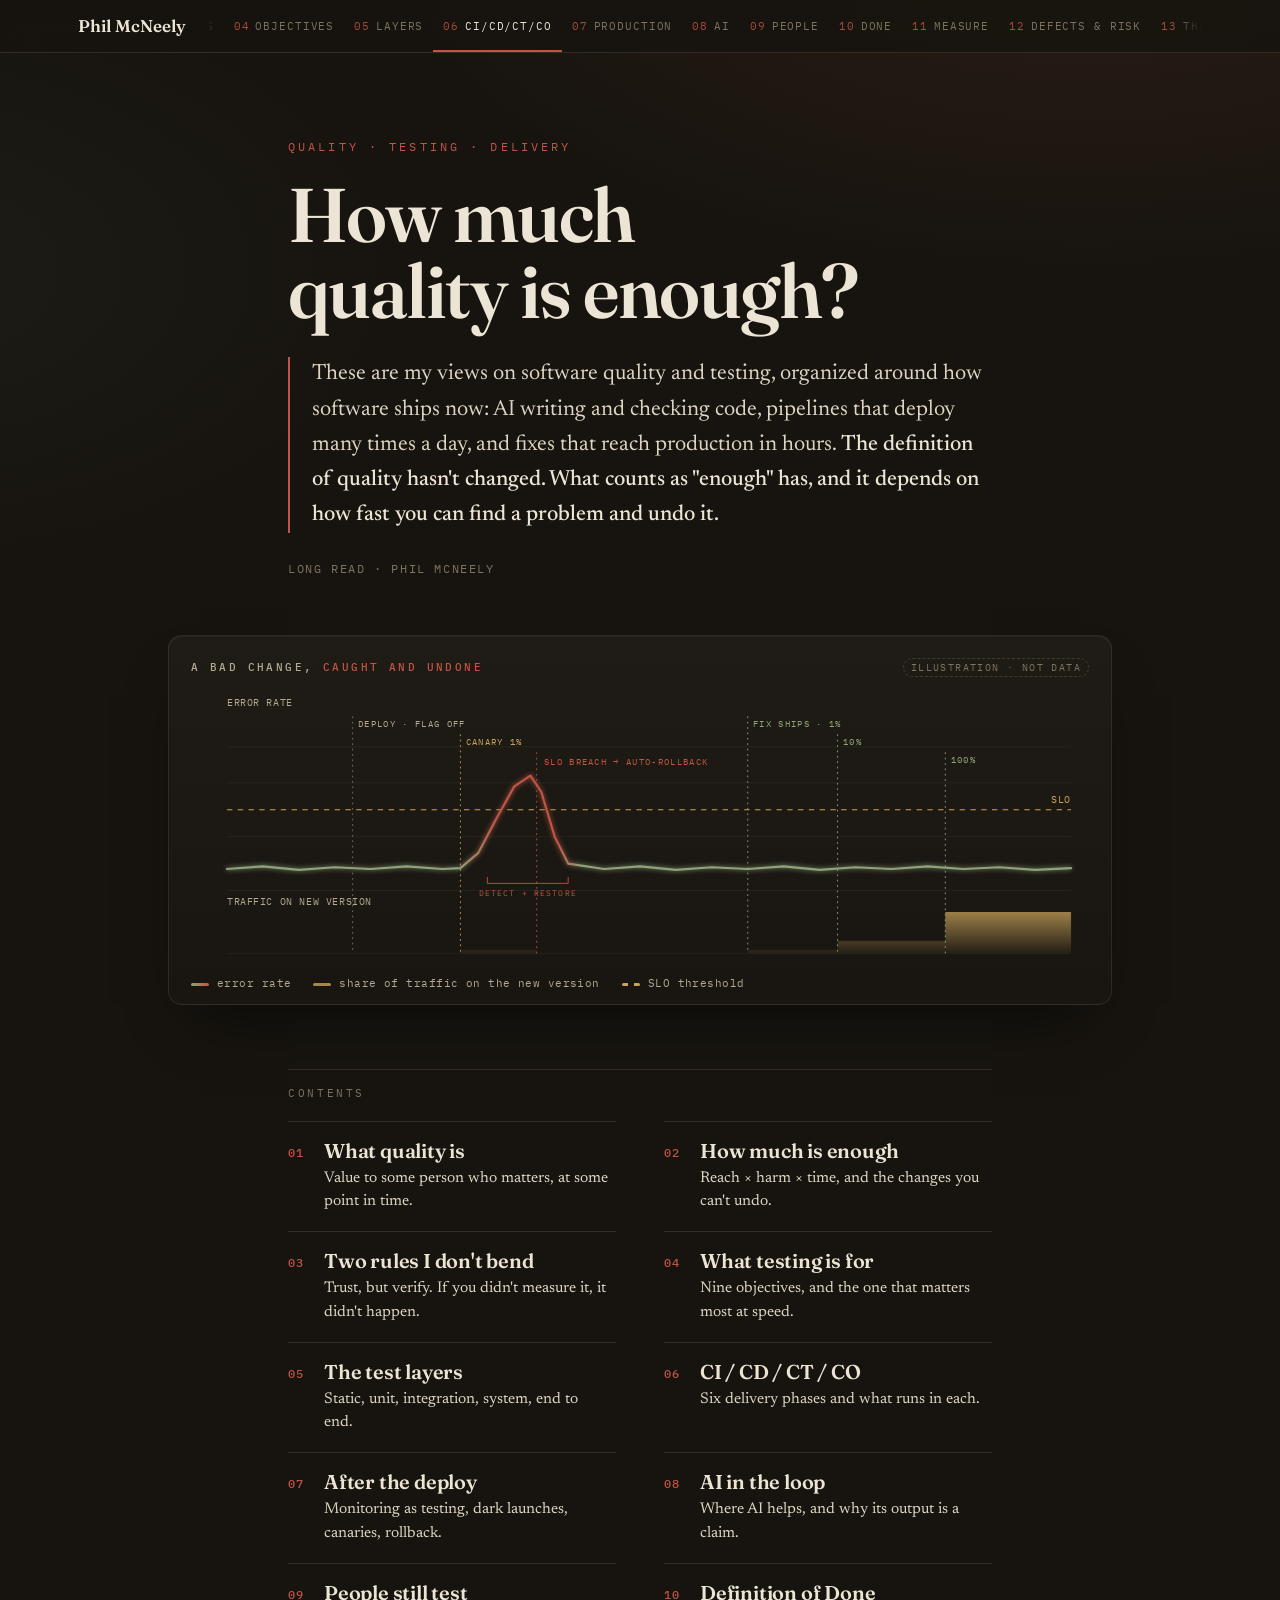
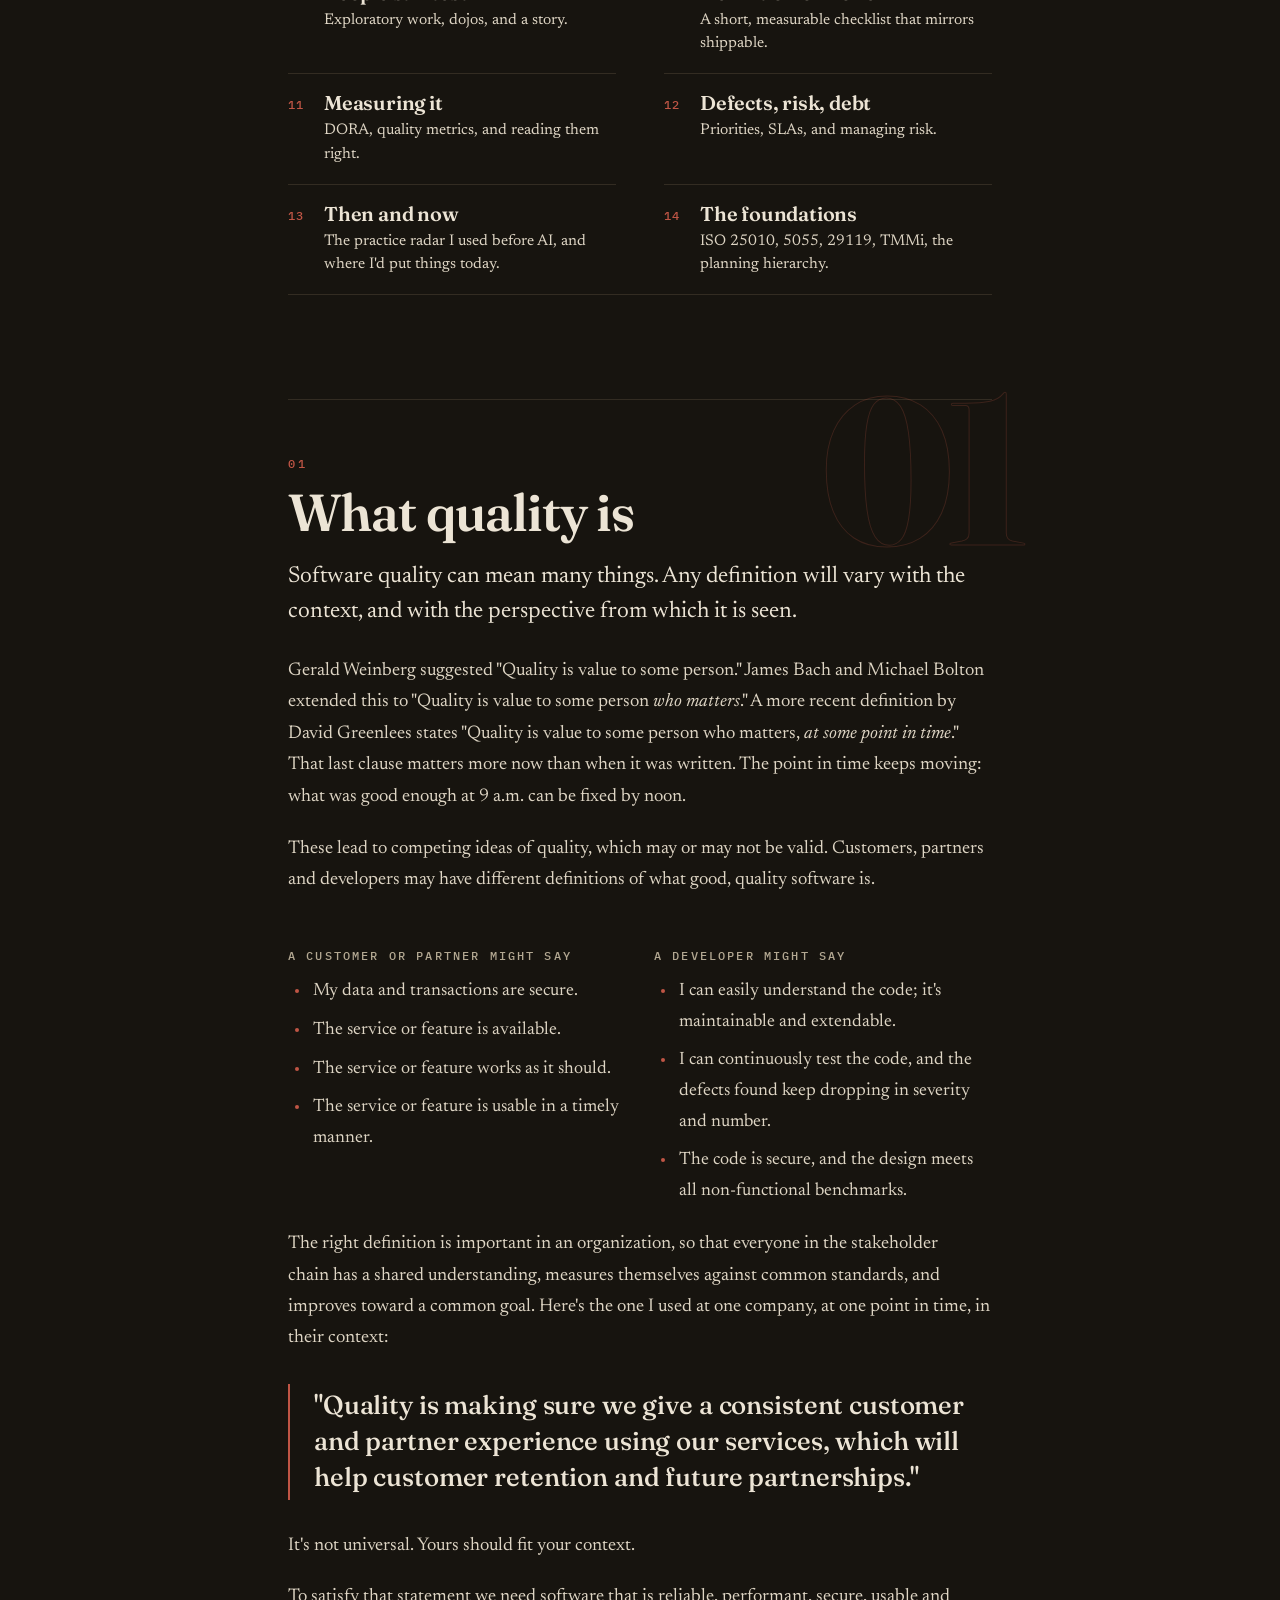
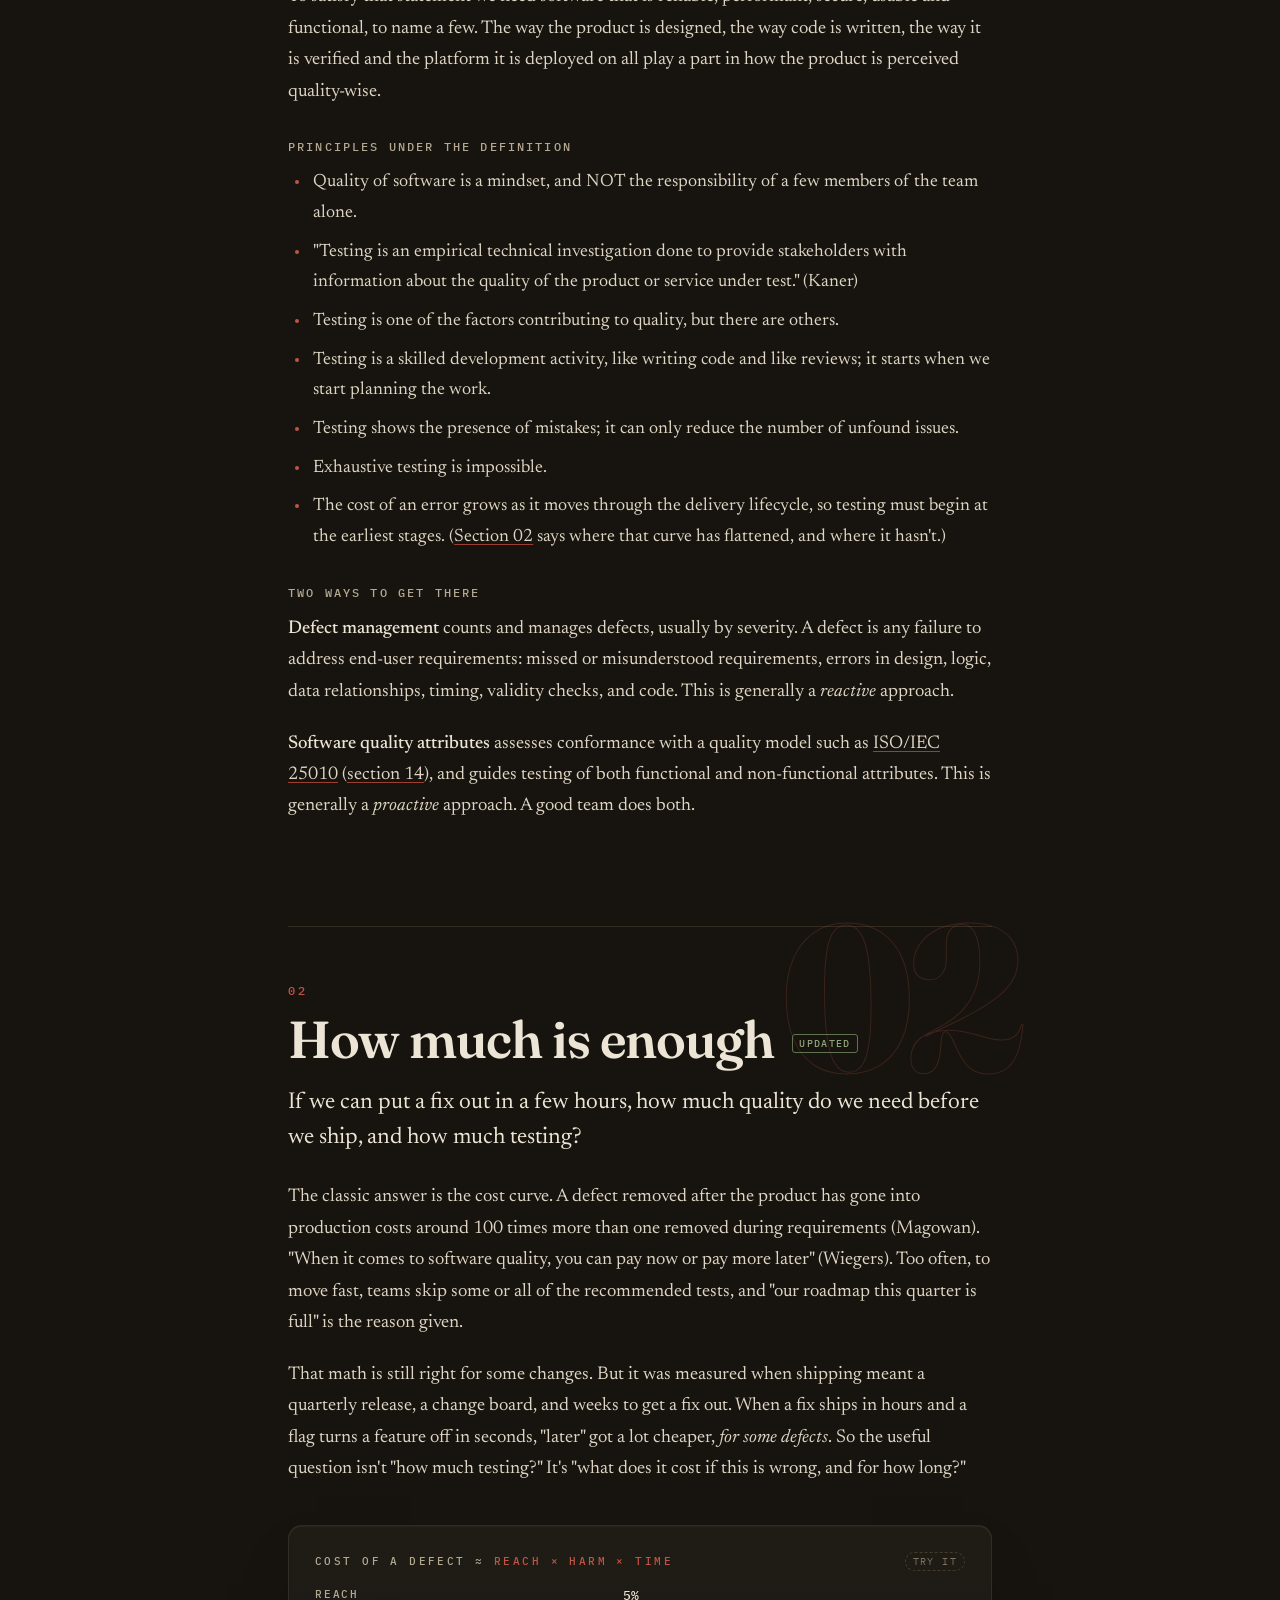
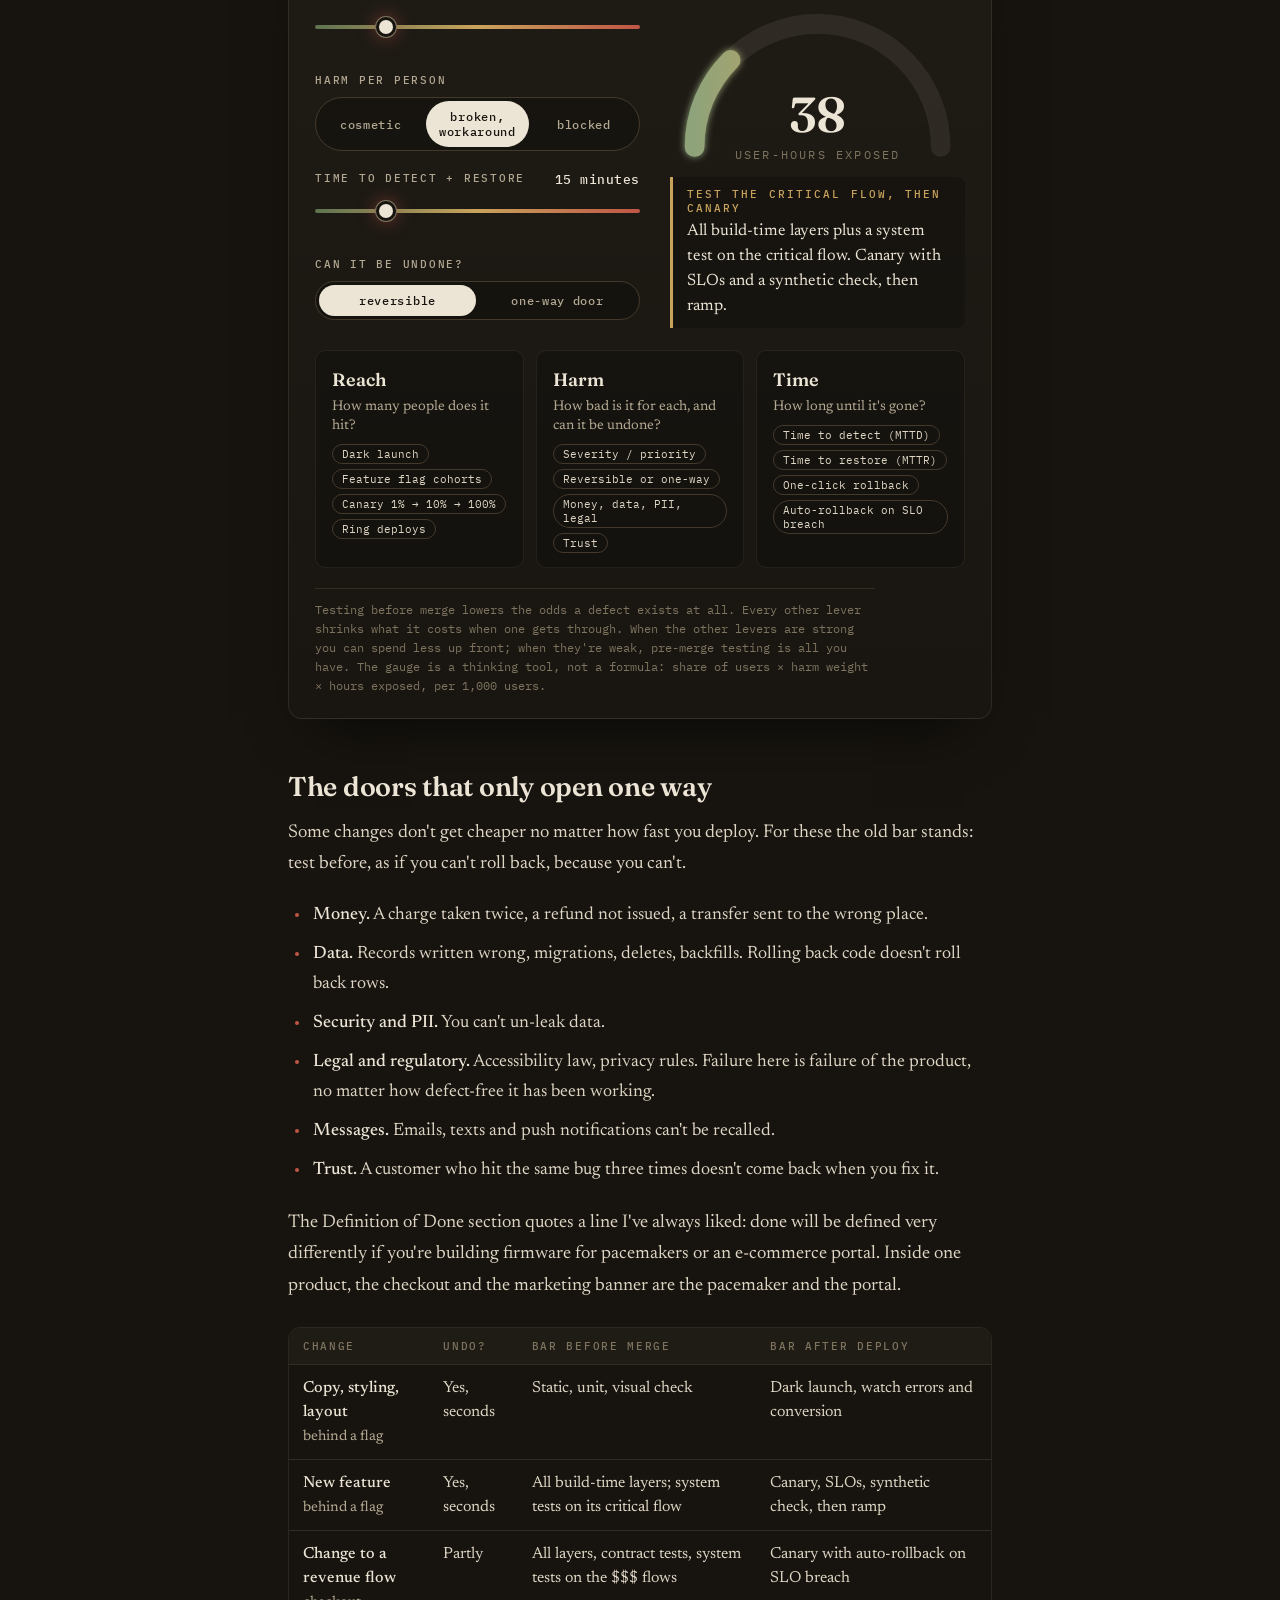
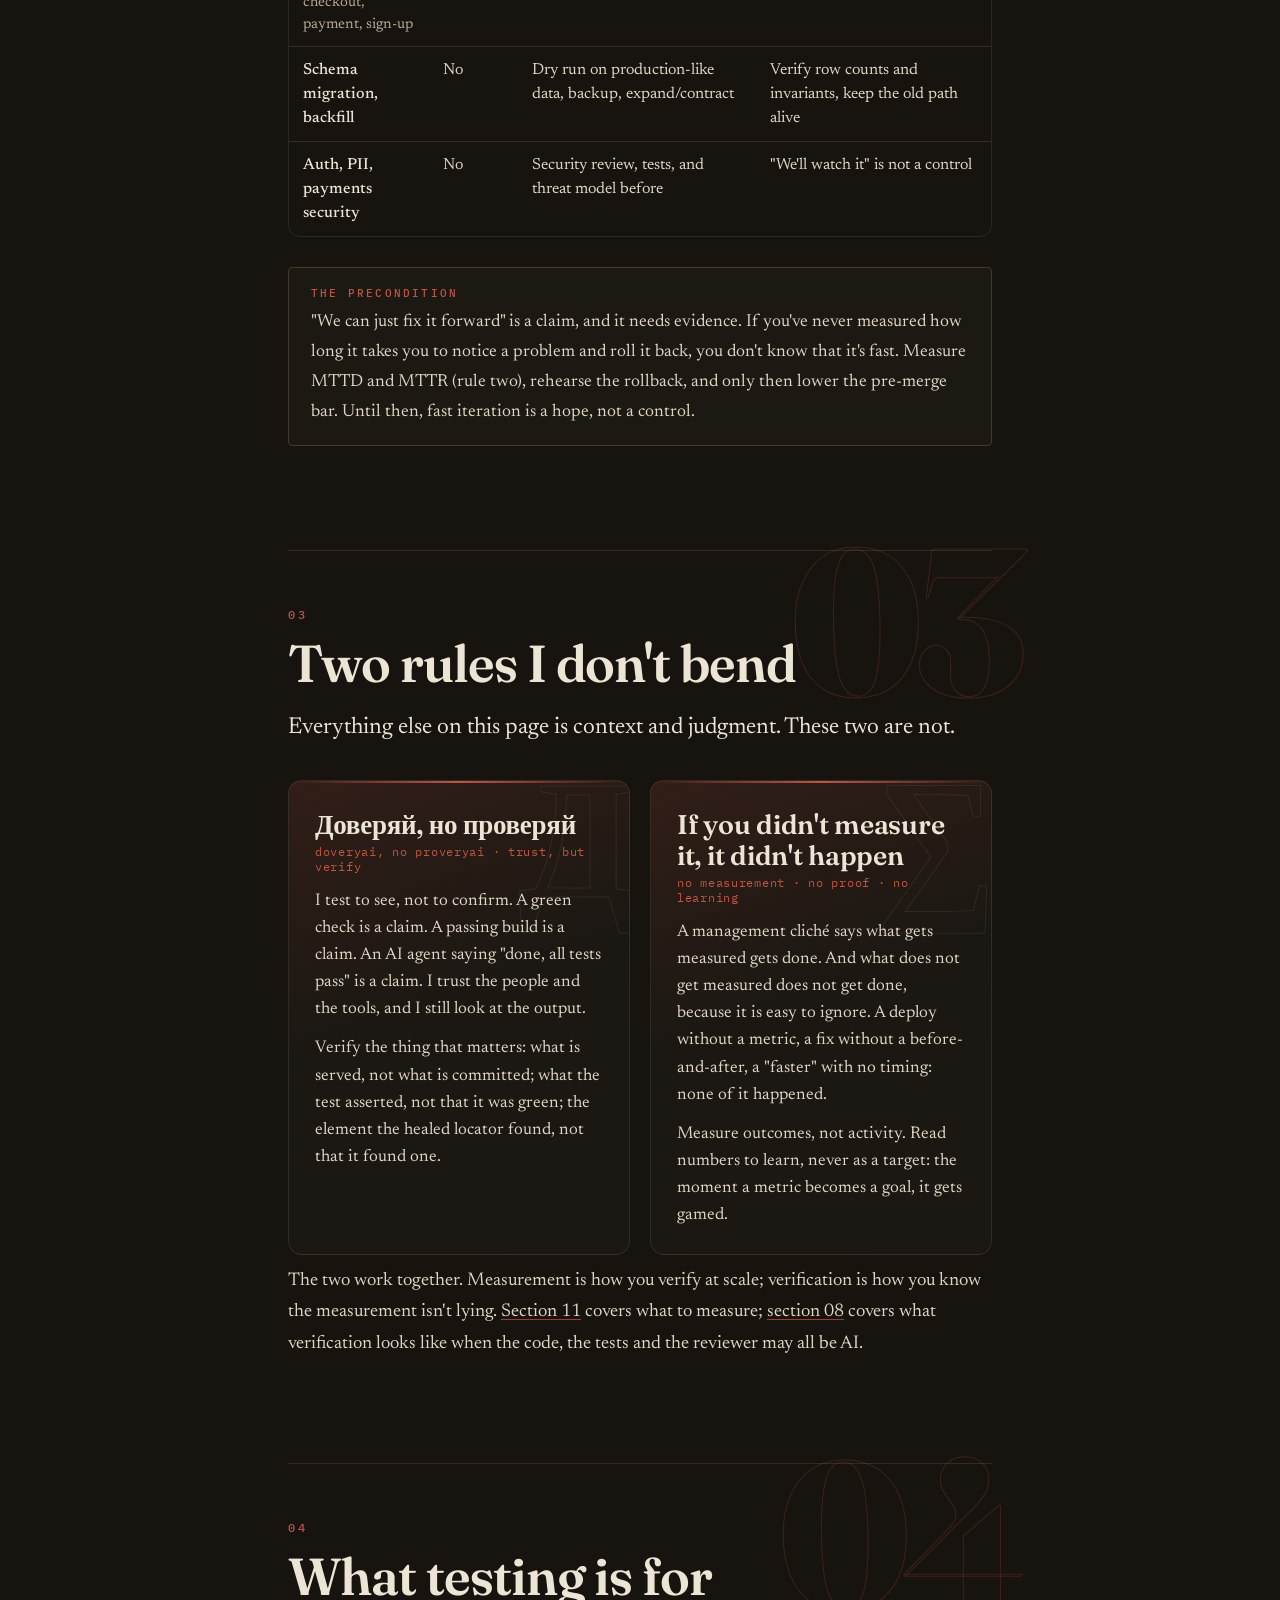
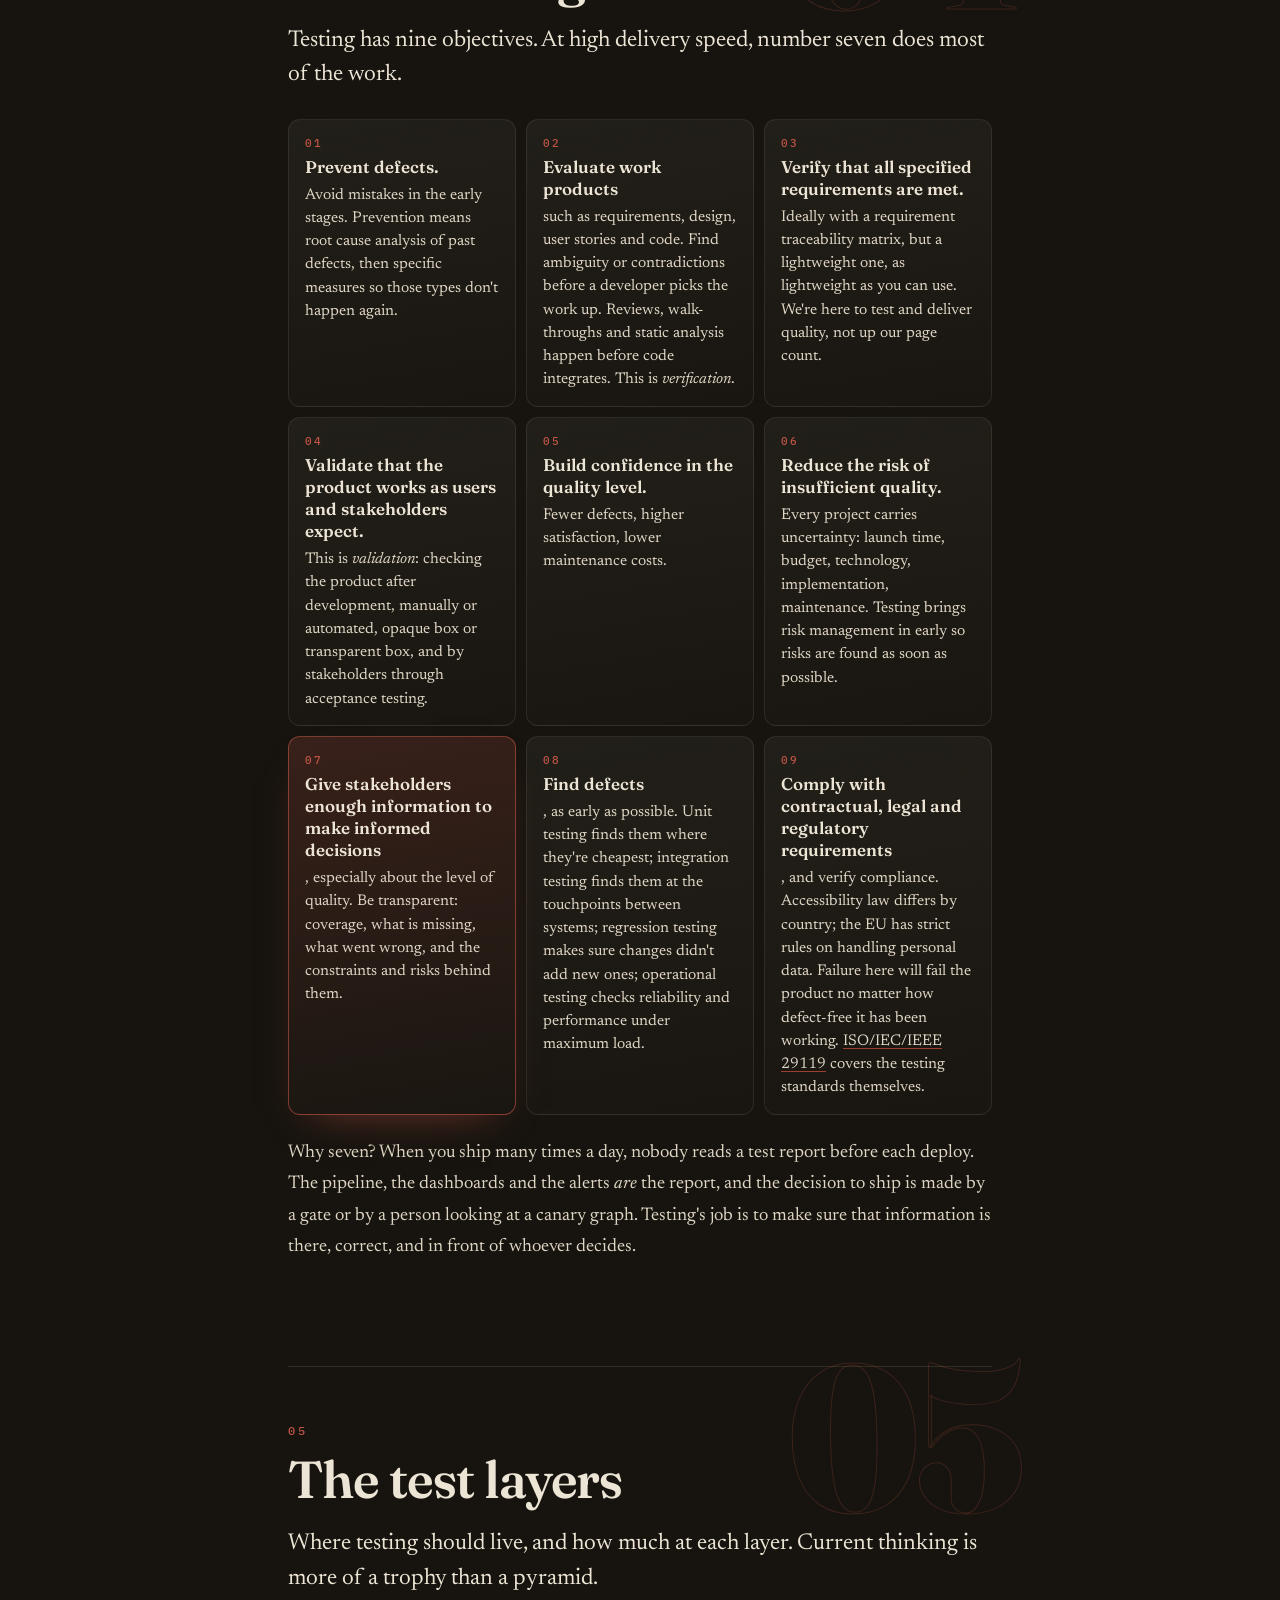
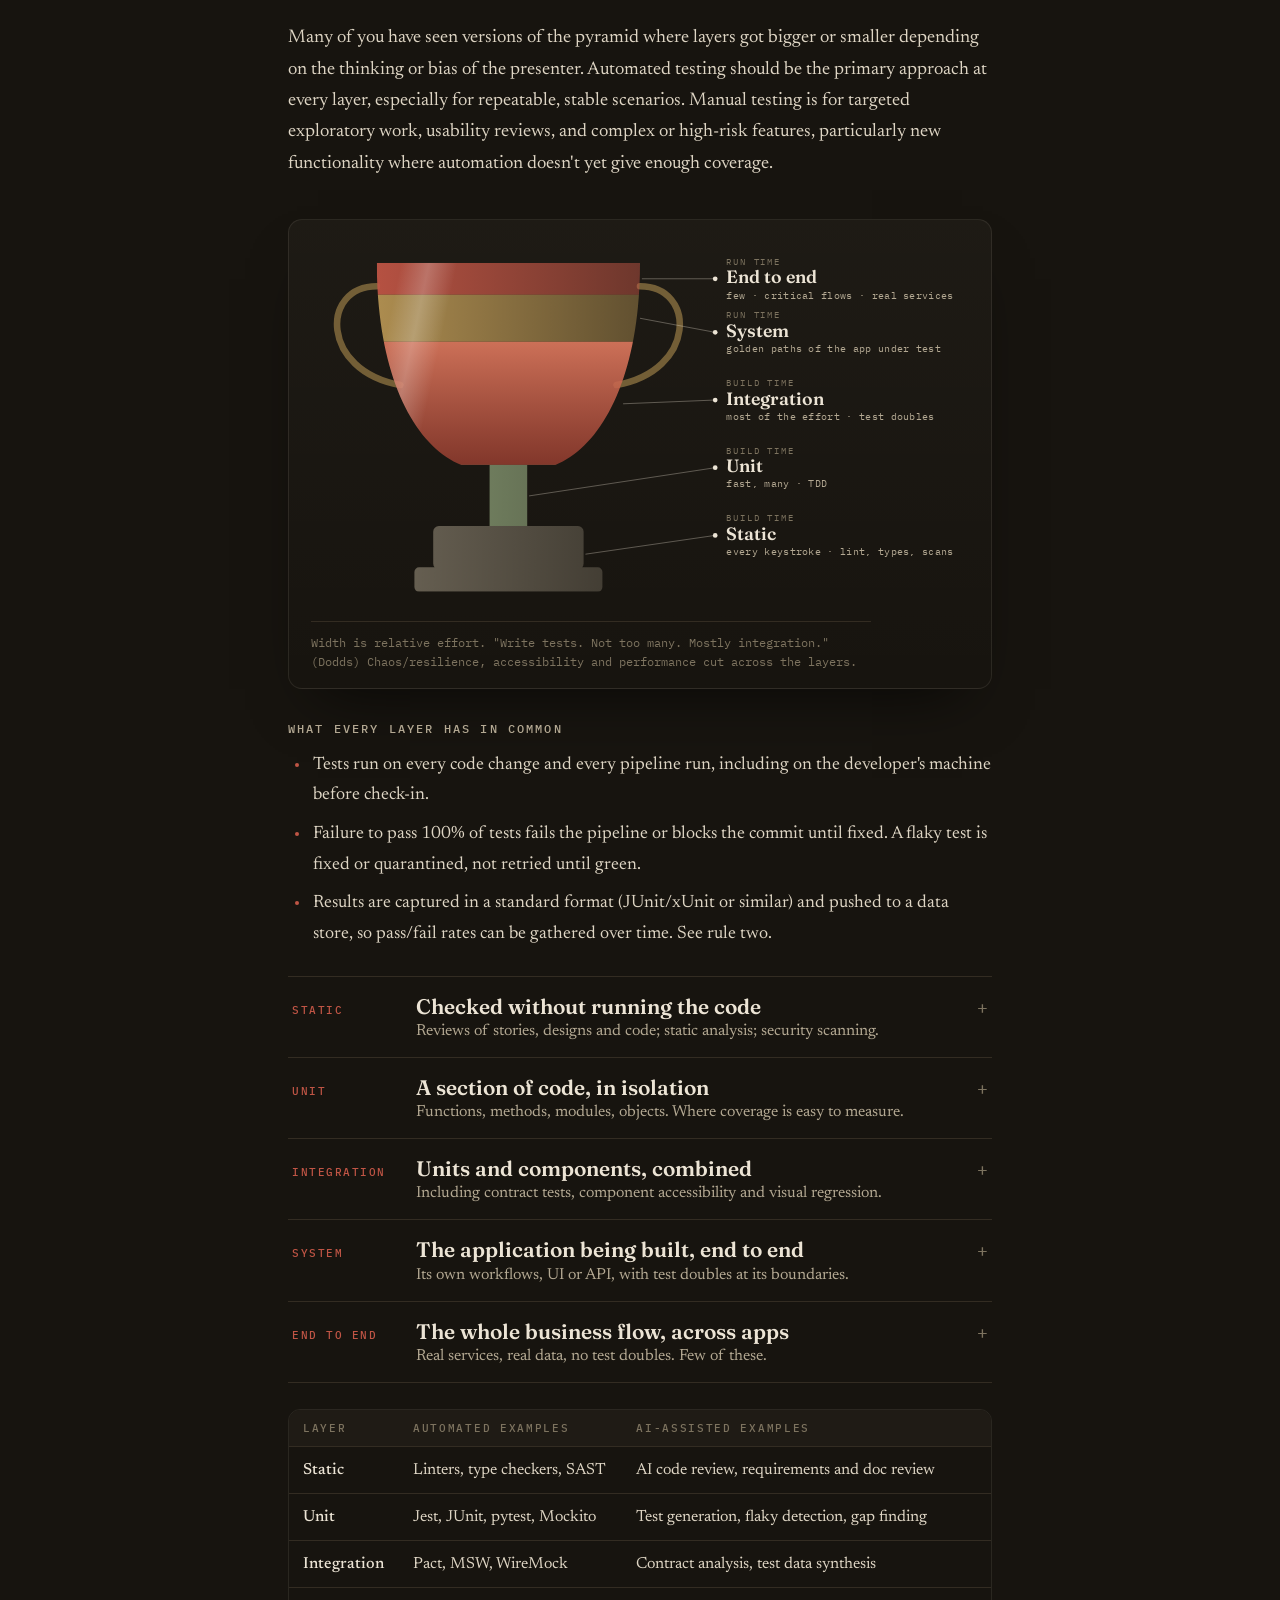
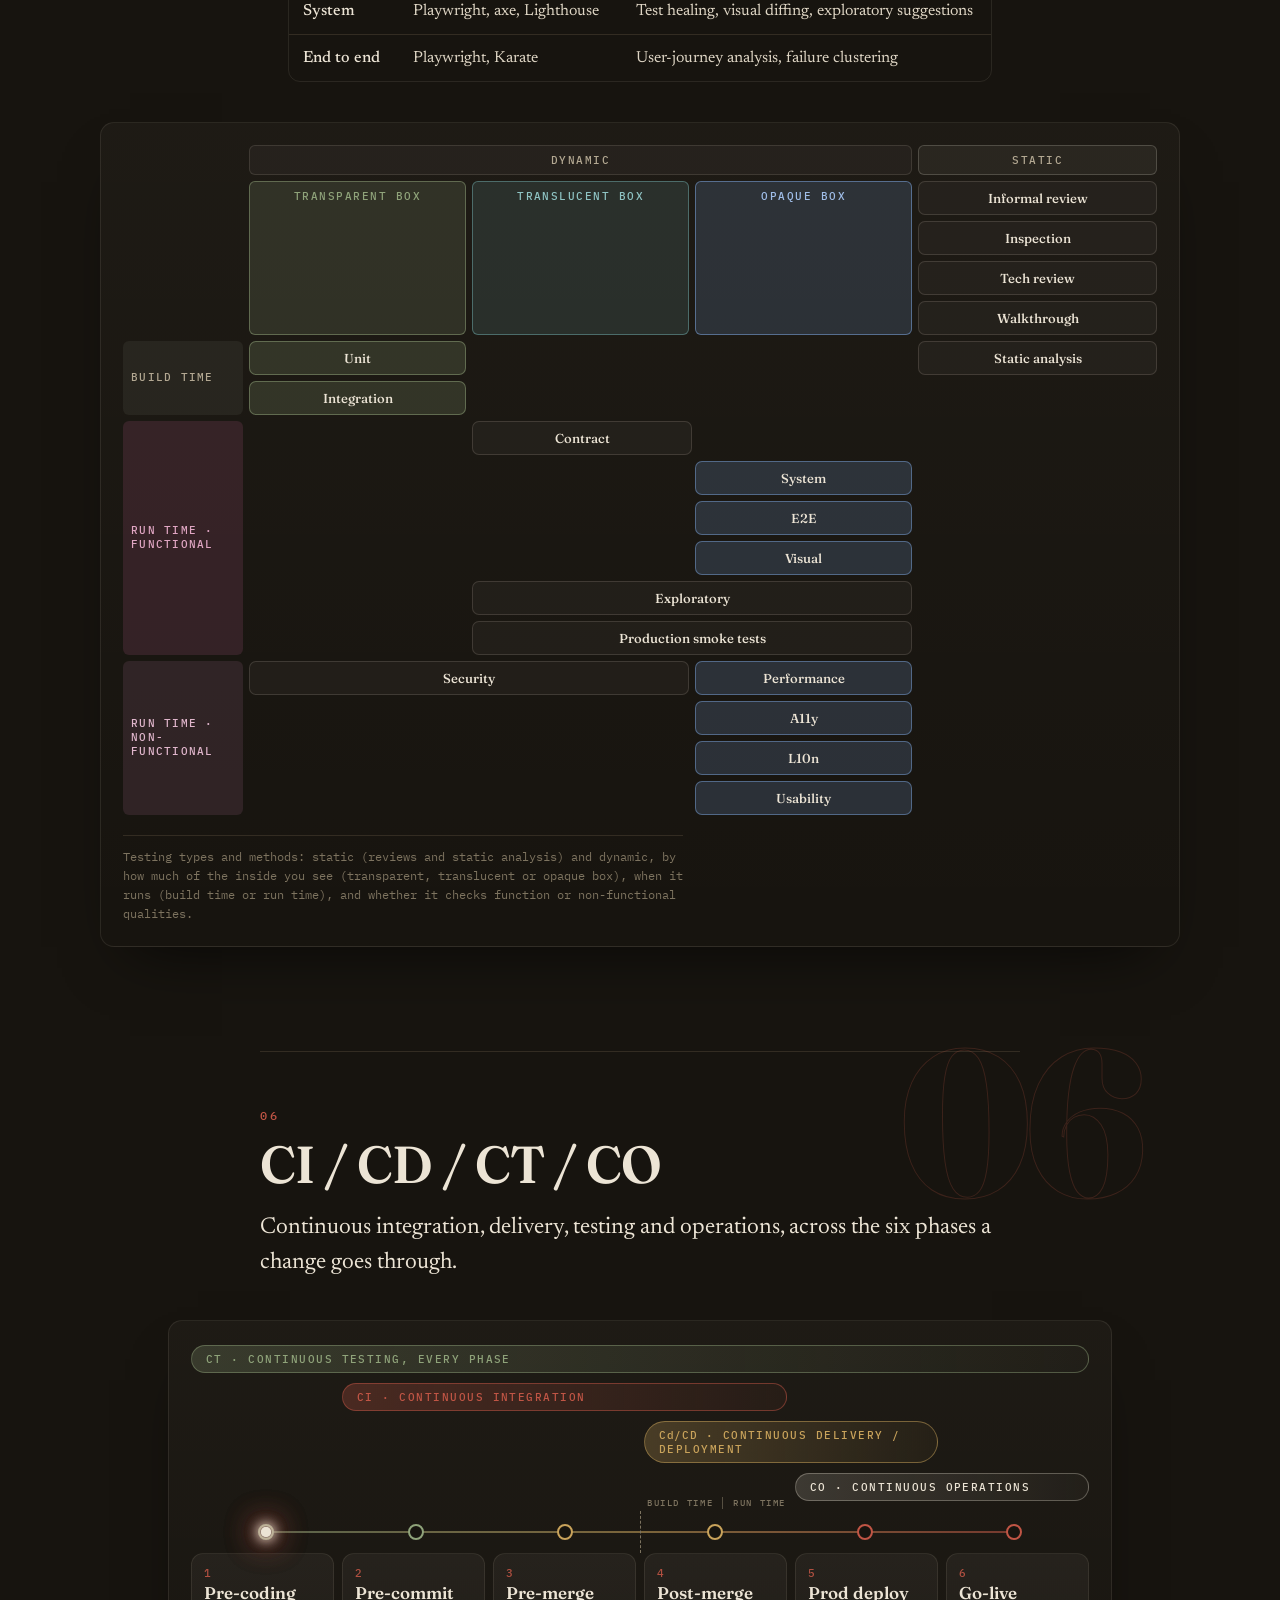
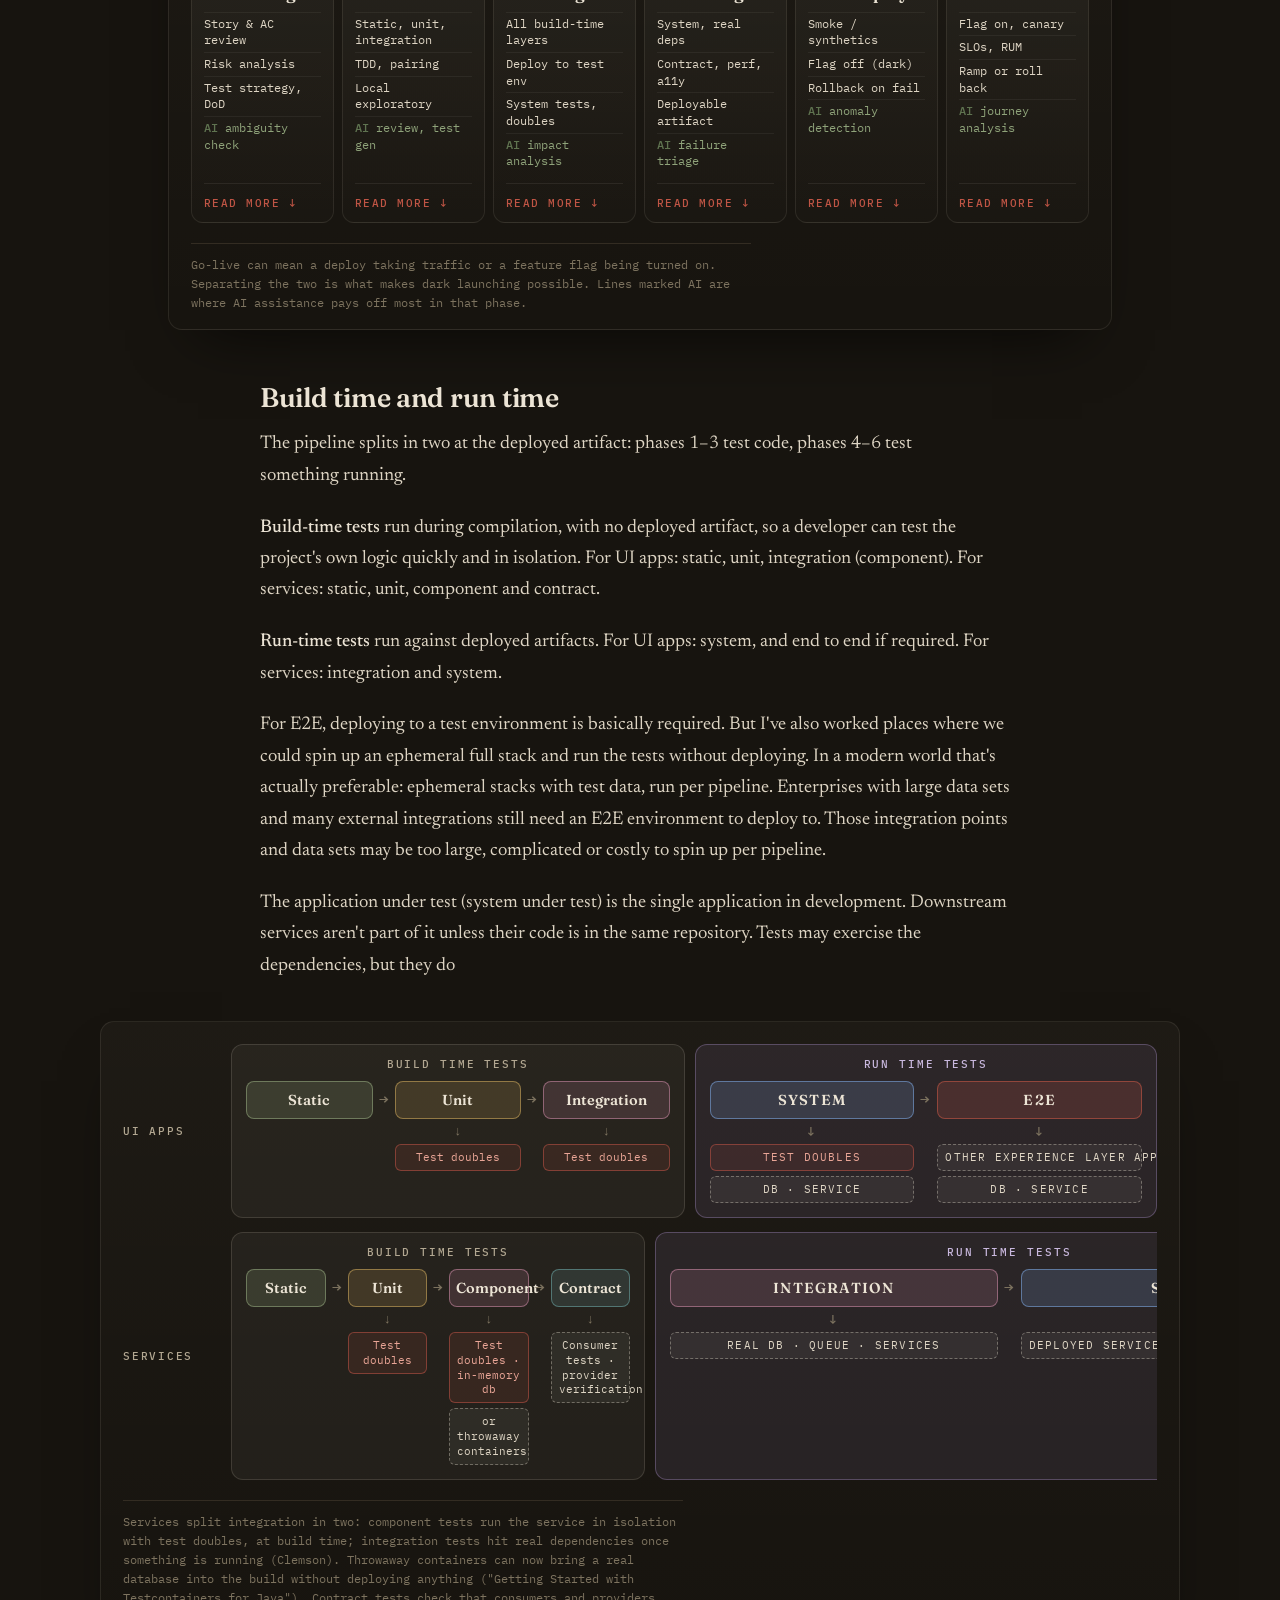
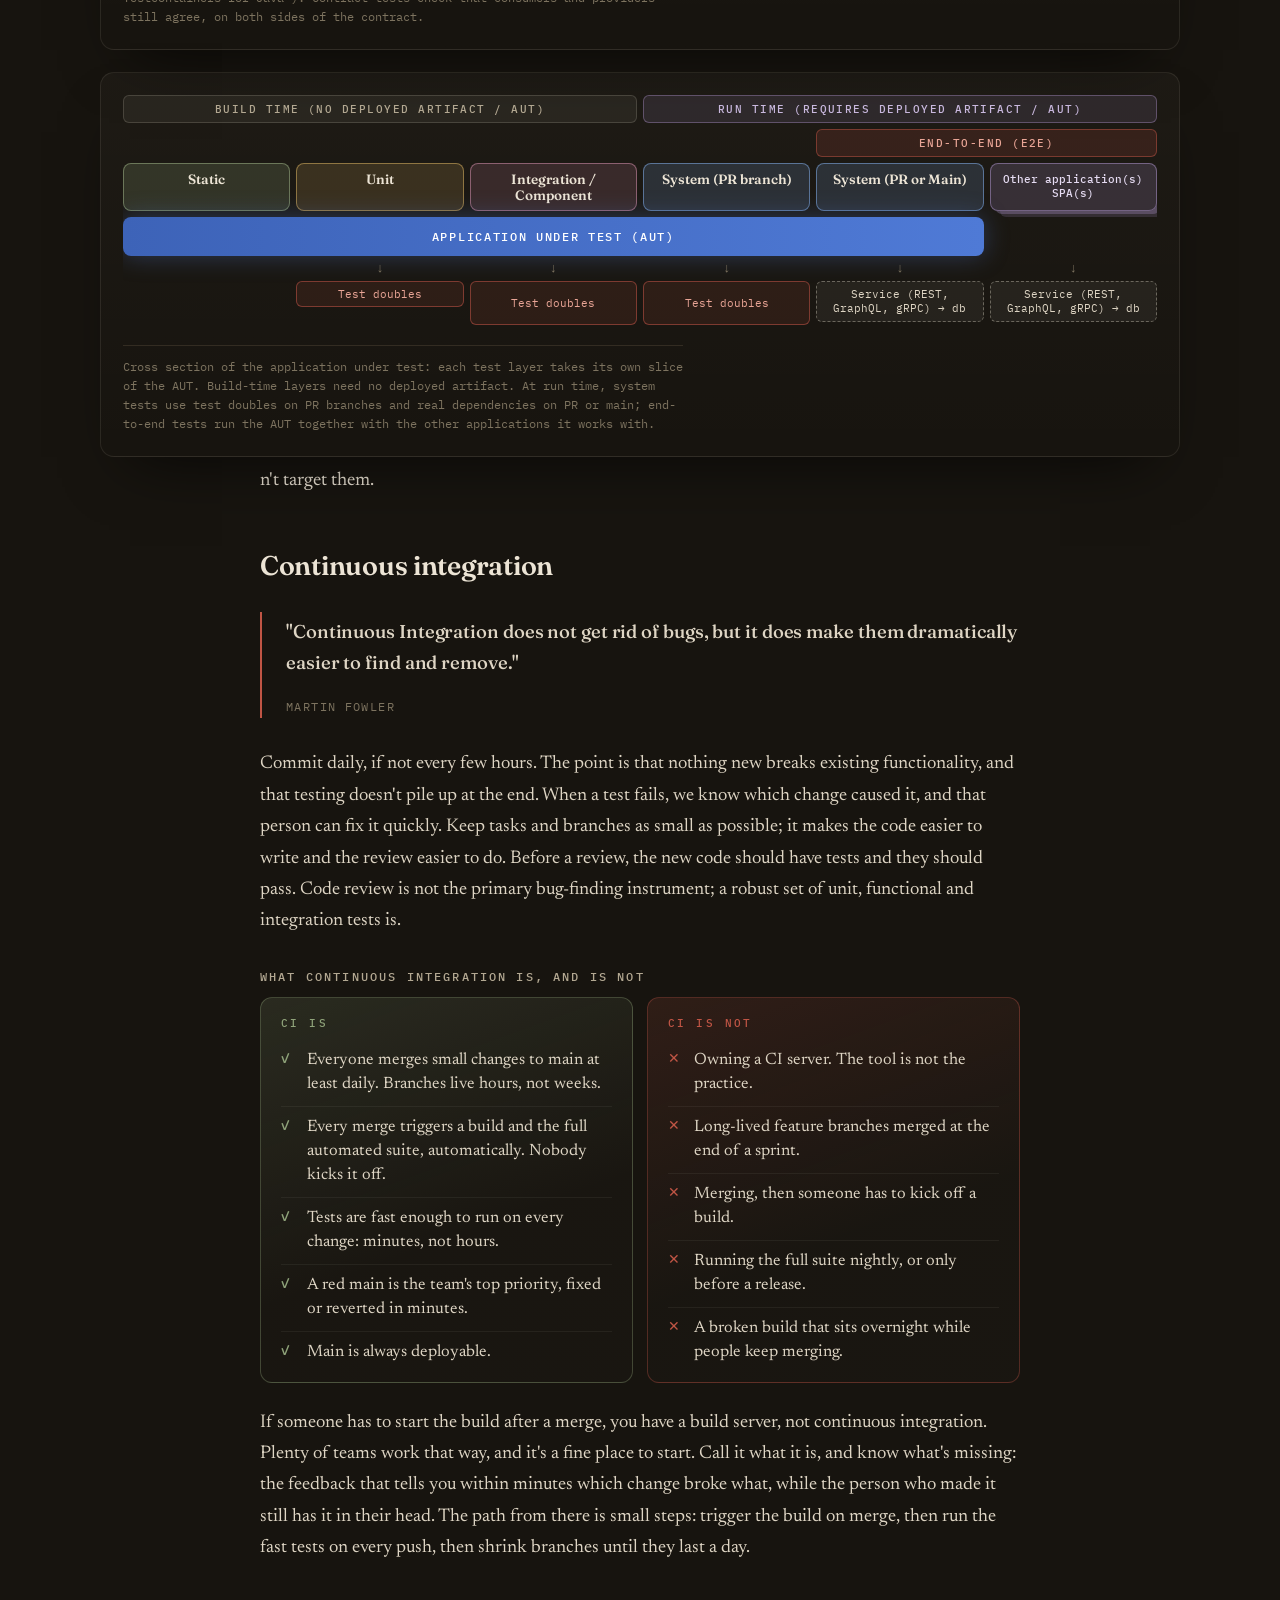
==== commit 4fec2b7f: "Quality: Effective use of AI map; retry reporting; foundations collapsed; ISO/IEC/IEEE links; MLA Wo" ====
--- a/quality/index.html
+++ b/quality/index.html
@@ -605,6 +605,27 @@
   .prose p.def{border-top:1px solid rgba(236,228,213,.08);padding-top:16px;margin-top:18px}
   .prose p.def>b:first-child{display:block;font-family:var(--serif);font-weight:600;font-size:20px;line-height:1.25;color:var(--paper);margin-bottom:6px;letter-spacing:-.005em}
   .prose p.def>b:first-child::before{content:"";display:inline-block;width:8px;height:8px;border-radius:2px;background:var(--ox);margin-right:10px;vertical-align:middle;position:relative;top:-2px}
+  details.found .inner{padding:4px 22px 22px}
+  details.found summary{text-transform:none;letter-spacing:.02em;font-size:13px;line-height:1.5}
+  .amfig{padding:22px;width:min(1120px,calc(100vw - 32px));margin-left:50%;transform:translateX(-50%)}
+  .js .amfig.rv{transform:translateX(-50%) translateY(18px)}
+  .js .amfig.rv.in{transform:translateX(-50%)}
+  .am-legend{font-size:14.5px;color:var(--read-ink);margin:0 0 16px;display:flex;flex-wrap:wrap;align-items:center;gap:6px}
+  .am-grid{columns:3 300px;column-gap:12px}
+  .am-g{break-inside:avoid;margin-bottom:12px}
+  .am-g{border-radius:12px;padding:14px 16px 8px;border:1px solid rgba(236,228,213,.09);background:linear-gradient(170deg,rgba(255,240,220,.045),rgba(255,240,220,.01))}
+  .am-g.s{border-top:2px solid var(--moss)}.am-g.u{border-top:2px solid var(--brass)}.am-g.i{border-top:2px solid #d18caa}.am-g.y{border-top:2px solid #78a0d7}
+  .am-g.c{border-top:2px solid #6eaaaa}.am-g.e{border-top:2px solid var(--paper-dim)}.am-g.p{border-top:2px solid var(--ox)}
+  .am-h{font:500 11px var(--mono);letter-spacing:.18em;text-transform:uppercase;color:var(--paper-dim);margin:0 0 6px}
+  .am-g ul{list-style:none;margin:0;padding:0}
+  .am-g li{display:grid;grid-template-columns:1fr auto;gap:2px 10px;padding:9px 0;border-top:1px solid rgba(236,228,213,.06)}
+  .am-g li:first-child{border-top:0}
+  .am-n{grid-column:1;grid-row:1;font-family:var(--serif);font-weight:600;font-size:15.5px;color:var(--paper)}
+  .am-d{grid-column:1 / -1;font-size:14px;line-height:1.45;color:var(--read-ink)}
+  .am-g li .am-t{grid-column:2;grid-row:1;justify-self:end}
+  .am-t{font:500 9.5px var(--mono);letter-spacing:.12em;text-transform:uppercase;border-radius:999px;padding:2px 8px;white-space:nowrap;align-self:center}
+  .am-t.after{color:var(--moss);border:1px solid var(--moss-deep)}
+  .am-t.before{color:var(--ox);border:1px solid var(--ox-deep);background:rgba(192,85,69,.1)}
 </style>
 </head>
 <body>
@@ -765,7 +786,7 @@
     </ul>
     <h4>Two ways to get there</h4>
     <p><b>Defect management</b> counts and manages defects, usually by severity. A defect is any failure to address end-user requirements: missed or misunderstood requirements, errors in design, logic, data relationships, timing, validity checks, and code. This is generally a <em>reactive</em> approach.</p>
-    <p><b>Software quality attributes</b> assesses conformance with a quality model such as ISO/IEC 25010 (<a href="#foundations">section 14</a>), and guides testing of both functional and non-functional attributes. This is generally a <em>proactive</em> approach. A good team does both.</p>
+    <p><b>Software quality attributes</b> assesses conformance with a quality model such as <a href="https://www.iso.org/standard/35733.html" rel="noopener">ISO/IEC 25010</a> (<a href="#foundations">section 14</a>), and guides testing of both functional and non-functional attributes. This is generally a <em>proactive</em> approach. A good team does both.</p>
   </div>
 </section>
 
@@ -911,7 +932,7 @@
       <li><b>Reduce the risk of insufficient quality.</b> Every project carries uncertainty: launch time, budget, technology, implementation, maintenance. Testing brings risk management in early so risks are found as soon as possible.</li>
       <li class="key"><b>Give stakeholders enough information to make informed decisions</b>, especially about the level of quality. Be transparent: coverage, what is missing, what went wrong, and the constraints and risks behind them.</li>
       <li><b>Find defects</b>, as early as possible. Unit testing finds them where they're cheapest; integration testing finds them at the touchpoints between systems; regression testing makes sure changes didn't add new ones; operational testing checks reliability and performance under maximum load.</li>
-      <li><b>Comply with contractual, legal and regulatory requirements</b>, and verify compliance. Accessibility law differs by country; the EU has strict rules on handling personal data. Failure here will fail the product no matter how defect-free it has been working. ISO/IEC/IEEE 29119 covers the testing standards themselves.</li>
+      <li><b>Comply with contractual, legal and regulatory requirements</b>, and verify compliance. Accessibility law differs by country; the EU has strict rules on handling personal data. Failure here will fail the product no matter how defect-free it has been working. <a href="https://www.iso.org/standard/81291.html" rel="noopener">ISO/IEC/IEEE 29119</a> covers the testing standards themselves.</li>
     </ol>
     <p>Why seven? When you ship many times a day, nobody reads a test report before each deploy. The pipeline, the dashboards and the alerts <em>are</em> the report, and the decision to ship is made by a gate or by a person looking at a canary graph. Testing's job is to make sure that information is there, correct, and in front of whoever decides.</p>
   </div>
@@ -1452,6 +1473,24 @@
       </div>
     </div>
 
+
+    <h3>Effective use of AI</h3>
+    <p>AI-assisted testing can accelerate test creation and maintenance, by generating or updating tests as code and UI change. It can improve defect detection through anomaly detection and pattern recognition. It can enhance exploratory testing by suggesting the areas most likely to hide defects. And it can optimize coverage by finding redundant or missing tests. Here is where each use pays off, and how much to trust it.</p>
+  </div>
+  <figure class="fig rv amfig" aria-labelledby="am-cap">
+    <div class="am-legend"><span class="am-t after">check after</span> spot-check the output with sampling and metrics <span class="am-t before" style="margin-left:14px">gate before</span> a person approves before it counts</div>
+    <div class="am-grid">
+      <div class="am-g s"><p class="am-h">Static</p><ul><li><span class="am-n">AI-powered code review</span><span class="am-d">Suggest code improvements, flag security vulnerabilities and enforce coding standards (GitHub Copilot, DeepCode).</span><span class="am-t after">check after</span></li><li><span class="am-n">Requirements analysis</span><span class="am-d">Scan requirement documents for ambiguities, inconsistencies or missing information.</span><span class="am-t after">check after</span></li><li><span class="am-n">Documentation review</span><span class="am-d">Check for outdated or inconsistent documentation and suggest updates.</span><span class="am-t after">check after</span></li></ul></div>
+      <div class="am-g u"><p class="am-h">Unit</p><ul><li><span class="am-n">Unit test generation</span><span class="am-d">Generate unit tests by analyzing code changes and usage patterns (GitHub Copilot).</span><span class="am-t before">gate before</span></li><li><span class="am-n">Coverage optimization</span><span class="am-d">Identify untested code paths and recommend or generate additional tests.</span><span class="am-t after">check after</span></li><li><span class="am-n">Flaky test detection</span><span class="am-d">Analyze execution history to flag flaky or unreliable tests.</span><span class="am-t after">check after</span></li></ul></div>
+      <div class="am-g i"><p class="am-h">Integration</p><ul><li><span class="am-n">Contract analysis</span><span class="am-d">Analyze API contracts and usage to suggest integration tests and detect breaking changes.</span><span class="am-t after">check after</span></li><li><span class="am-n">Test data synthesis</span><span class="am-d">Generate realistic, diverse test data for integration scenarios.</span><span class="am-t after">check after</span></li><li><span class="am-n">Anomaly detection</span><span class="am-d">Watch integration results and logs for unusual patterns that point to deeper issues.</span><span class="am-t after">check after</span></li></ul></div>
+      <div class="am-g y"><p class="am-h">System &amp; E2E</p><ul><li><span class="am-n">Visual regression</span><span class="am-d">Compare UI screenshots across builds to detect subtle visual changes (Applitools).</span><span class="am-t before">gate before</span></li><li><span class="am-n">Test healing</span><span class="am-d">Update test scripts when UI locators or APIs change.</span><span class="am-t before">gate before</span></li><li><span class="am-n">Test creation</span><span class="am-d">Generate test scripts from user stories, requirements or recorded user interactions.</span><span class="am-t before">gate before</span></li><li><span class="am-n">Accessibility scanning</span><span class="am-d">Identify accessibility issues in UI pages and suggest remediations.</span><span class="am-t after">check after</span></li><li><span class="am-n">User journey analysis</span><span class="am-d">Use production usage data to suggest scenarios that reflect real user behavior.</span><span class="am-t after">check after</span></li><li><span class="am-n">Flaky test management</span><span class="am-d">Detect flaky tests and retry them, but report every retry: count it, track the trend, and quarantine repeat offenders for review.</span><span class="am-t after">check after</span></li><li><span class="am-n">Root cause analysis</span><span class="am-d">Cluster and analyze failures to find systemic issues quickly.</span><span class="am-t after">check after</span></li></ul></div>
+      <div class="am-g c"><p class="am-h">Pipeline</p><ul><li><span class="am-n">Test impact analysis</span><span class="am-d">Select and prioritize the tests relevant to each build.</span><span class="am-t after">check after</span></li><li><span class="am-n">Test prioritization</span><span class="am-d">Run critical or failure-prone tests first.</span><span class="am-t after">check after</span></li><li><span class="am-n">Environment setup</span><span class="am-d">Auto-configure test environments based on historical needs.</span><span class="am-t after">check after</span></li></ul></div>
+      <div class="am-g e"><p class="am-h">Exploratory &amp; upkeep</p><ul><li><span class="am-n">Risk-area suggestions</span><span class="am-d">Point exploratory testing at high-risk or untested areas.</span><span class="am-t after">check after</span></li><li><span class="am-n">Traceability and gaps</span><span class="am-d">Map requirements to tests and find the gaps.</span><span class="am-t after">check after</span></li><li><span class="am-n">Test maintenance</span><span class="am-d">Recommend obsolete or redundant tests for removal.</span><span class="am-t before">gate before</span></li></ul></div>
+      <div class="am-g p"><p class="am-h">Production</p><ul><li><span class="am-n">Performance regression</span><span class="am-d">Detect performance regressions and predict scalability problems.</span><span class="am-t after">check after</span></li><li><span class="am-n">Log and result anomalies</span><span class="am-d">Detect anomalies in logs and test results.</span><span class="am-t after">check after</span></li></ul></div>
+    </div>
+    <figcaption id="am-cap">The trust level follows the two rules in <a href="#rules">section 03</a> and the doors in <a href="#enough">section 02</a>: anything that changes what a test asserts, adds or removes tests, or sets a visual baseline gets a person's approval first. Everything else is checked after the fact. Tools named are examples (GitHub; Snyk; Applitools).</figcaption>
+  </figure>
+  <div class="prose">
     <h3>What changes when AI writes the code</h3>
     <p class="def"><b>Code got cheap. Being wrong didn't</b>AI makes writing code fast, so there is more change, more often. Verification becomes the bottleneck, and the tester's job gets bigger, not smaller.</p>
     <p class="def"><b>The output is a claim</b>Rule one applies to agents the same as to people. "Done, all tests pass" gets checked: which tests, what they asserted, what is actually served.</p>
@@ -1724,9 +1763,12 @@
   <div class="rule"></div>
   <span class="ghost" aria-hidden="true">14</span><p class="snum">14</p>
   <h2 id="h-found">The foundations</h2>
+  <details class="more found">
+    <summary>Show the foundations: ISO 25010, 5055, 29119, ISO 9000, QA vs. QC, the planning hierarchy, TMMi, Modern Testing Principles</summary>
+    <div class="inner">
   <p class="slede">None of the speed above replaces the fundamentals. These are the standards and models underneath how I think about quality.</p>
   <div class="prose">
-    <h3>ISO/IEC 25010: eight product quality characteristics</h3>
+    <h3><a href="https://www.iso.org/standard/35733.html" rel="noopener">ISO/IEC 25010</a>: eight product quality characteristics</h3>
     <p>The SQuaRE quality model. It superseded ISO 9126 and added security and compatibility. It gives consistent terms for specifying, measuring and evaluating quality, and a checklist to compare requirements against for completeness. There is also a quality-in-use model: effectiveness, efficiency, satisfaction, freedom from risk, and context coverage.</p>
   </div>
   <div class="iso rv">
@@ -1740,11 +1782,11 @@
     <div><b>Portability</b><span>adaptability, installability, replaceability</span></div>
   </div>
   <div class="prose">
-    <h3>ISO/IEC 5055: measuring the internal structure</h3>
+    <h3><a href="https://www.iso.org/standard/80623.html" rel="noopener">ISO/IEC 5055</a>: measuring the internal structure</h3>
     <p>ISO 5055:2021 measures source code on four business-critical factors: <b>security</b>, <b>reliability</b>, <b>performance efficiency</b> and <b>maintainability</b>. It counts weaknesses at the unit, technology and system level: hard-coded credentials, SQL injection, unhandled exceptions, unbounded resources, expensive work in loops, high cyclomatic complexity, tightly coupled modules. These are the factors that decide how trustworthy and resilient a system is, and many of them are exactly what static analysis and AI code review should catch.</p>
 
     <h3>ISO/IEC/IEEE 29119 and ISO 9000</h3>
-    <p>29119 is the software testing standard: concepts, processes, documentation and techniques. ISO 9000:2015 gives seven quality management principles: customer focus, leadership, engagement of people, process approach, improvement, evidence-based decision making, and relationship management. I didn't recommend aligning a delivery organization to an ISO standard; the overhead would need dedicated QA staff to be practical. They're the vocabulary and the checklist, not the process.</p>
+    <p>29119 (at <a href="https://www.iso.org/standard/81291.html" rel="noopener">ISO</a> and <a href="https://standards.ieee.org/ieee/29119-1/10779/" rel="noopener">IEEE</a>) is the software testing standard: concepts, processes, documentation and techniques. <a href="https://www.iso.org/standard/45481.html" rel="noopener">ISO 9000:2015</a> gives seven quality management principles: customer focus, leadership, engagement of people, process approach, improvement, evidence-based decision making, and relationship management. I didn't recommend aligning a delivery organization to an ISO standard; the overhead would need dedicated QA staff to be practical. They're the vocabulary and the checklist, not the process.</p>
 
     <h3>Quality assurance vs. quality control</h3>
     <p><b>Quality assurance</b> is preventive and works on the process: process definition, training, audits, tool selection. <b>Quality control</b> is corrective and works on the product: reviews, testing, inspections. Testers don't assure quality. We can't. We don't control the schedule, the budget, the staffing, the scope, or the development model (Bolton).</p>
@@ -1789,8 +1831,11 @@
     <p>Speed should never be the end goal. Speed is a long-term side effect of producing code with the highest possible internal quality.</p>
   </div>
 
-  <h3 style="margin-top:72px">Works Cited</h3>
+      </div>
+  </details>
+<h3 style="margin-top:72px">Works Cited</h3>
   <ul class="refs wc">
+    <li>Applitools. <em>Applitools Eyes</em>. Applitools, applitools.com.</li>
     <li>Arbon, Jason. "Confidence in AI-Generated Software." <em>Jason&rsquo;s Substack</em>, 23 July 2026, jarbon.substack.com/p/confidence-in-ai-software-engineering.</li>
     <li>Bezos, Jeff. "2015 Letter to Shareholders." <em>Amazon</em>, 2016.</li>
     <li>Bolton, Michael. "Quality of Testing Always Matters: Interview with Michael Bolton, Part I." Interview by a1qa, 8 Apr. 2021.</li>
@@ -1801,11 +1846,12 @@
     <li>DORA. <em>Accelerate State of DevOps Report</em>. Google Cloud.</li>
     <li>Fowler, Martin. "Continuous Integration." <em>martinfowler.com</em>, martinfowler.com/articles/continuousIntegration.html.</li>
     <li>"Getting Started with Testcontainers for Java." <em>Docker Docs</em>, docs.docker.com/guides/testcontainers-java-getting-started/.</li>
+    <li>GitHub. <em>GitHub Copilot</em>. GitHub, github.com/features/copilot.</li>
     <li>Greenlees, David. "The Quality and Testing Information Model." <em>Ministry of Testing</em>, 2020.</li>
-    <li>International Organization for Standardization. <em>ISO 9000:2015, Quality Management Systems: Fundamentals and Vocabulary</em>. ISO, 2015.</li>
-    <li>International Organization for Standardization. <em>ISO/IEC 25010, Systems and Software Quality Requirements and Evaluation (SQuaRE): Product Quality Model</em>. ISO.</li>
-    <li>International Organization for Standardization. <em>ISO/IEC 5055:2021, Software Measurement: Software Quality Measurement</em>. ISO, 2021.</li>
-    <li>International Organization for Standardization. <em>ISO/IEC/IEEE 29119, Software and Systems Engineering: Software Testing</em>. ISO.</li>
+    <li>International Organization for Standardization and International Electrotechnical Commission. <em>ISO/IEC 25010:2011, Systems and Software Engineering: Systems and Software Quality Requirements and Evaluation (SQuaRE): System and Software Quality Models</em>. ISO, 2011, www.iso.org/standard/35733.html. Replaced by ISO/IEC 25010:2023, www.iso.org/standard/78176.html.</li>
+    <li>International Organization for Standardization and International Electrotechnical Commission. <em>ISO/IEC 5055:2021, Information Technology: Software Measurement: Software Quality Measurement: Automated Source Code Quality Measures</em>. ISO, 2021, www.iso.org/standard/80623.html.</li>
+    <li>International Organization for Standardization, International Electrotechnical Commission, and Institute of Electrical and Electronics Engineers. <em>ISO/IEC/IEEE 29119-1:2022, Software and Systems Engineering: Software Testing: Part 1: General Concepts</em>. ISO, 2022, www.iso.org/standard/81291.html; IEEE, standards.ieee.org/ieee/29119-1/10779/.</li>
+    <li>International Organization for Standardization. <em>ISO 9000:2015, Quality Management Systems: Fundamentals and Vocabulary</em>. ISO, 2015, www.iso.org/standard/45481.html.</li>
     <li>Kaner, Cem, et al. <em>Testing Computer Software</em>. 2nd ed., Wiley, 1999.</li>
     <li>Keyes, Ed. "Sufficiently Advanced Monitoring Is Indistinguishable from Testing." Google Test Automation Conference, 2007.</li>
     <li>Krasner, Herb. "The Cost of Poor Quality Software in the US: A 2018 Report." <em>CISQ</em>, 26 Sept. 2018, www.it-cisq.org/the-cost-of-poor-quality-software-in-the-us-a-2018-report/The-Cost-of-Poor-Quality-Software-in-the-US-2018-Report.pdf.</li>
@@ -1813,10 +1859,11 @@
     <li>Magowan, Kirstie. "Shift Left Testing: What, Why &amp; How to Shift Left." <em>BMC Blogs</em>, 30 Nov. 2020, www.bmc.com/blogs/what-is-shift-left-shift-left-testing-explained/.</li>
     <li>Majors, Charity. "Deploys Are the Wrong Way to Change User Experience." <em>charity.wtf</em>, charity.wtf/p/deploys-are-the-wrong-way-to-change-user-experience.</li>
     <li>Page, Alan, and Brent Jensen. "Modern Testing Principles." <em>Modern Testing</em>, moderntesting.org.</li>
-    <li>TMMi Foundation. <em>Test Maturity Model integration (TMMi)</em>. TMMi Foundation.</li>
+    <li>Snyk. <em>Snyk Code (formerly DeepCode)</em>. Snyk, snyk.io.</li>
+    <li>TMMi Foundation. <em>Test Maturity Model integration (TMMi)</em>. TMMi Foundation, www.tmmi.org/tmmi-model/.</li>
     <li>Weinberg, Gerald. "Agile and the Definition of Quality." <em>Gerald Weinberg&rsquo;s Secrets of Writing and Consulting</em>, Sept. 2012.</li>
     <li>Wiegers, Karl. "The Cost of Quality in Software." <em>Geek Culture</em>, Medium, 1 Dec. 2021, medium.com/geekculture/the-cost-of-quality-in-software-5f113a26e759.</li>
-    <li>World Wide Web Consortium. <em>Web Content Accessibility Guidelines (WCAG) 2.0</em>. W3C, 11 Dec. 2008.</li>
+    <li>World Wide Web Consortium. <em>Web Content Accessibility Guidelines (WCAG) 2.0</em>. W3C, 11 Dec. 2008, www.w3.org/TR/WCAG20/.</li>
   </ul>
 
   <footer>
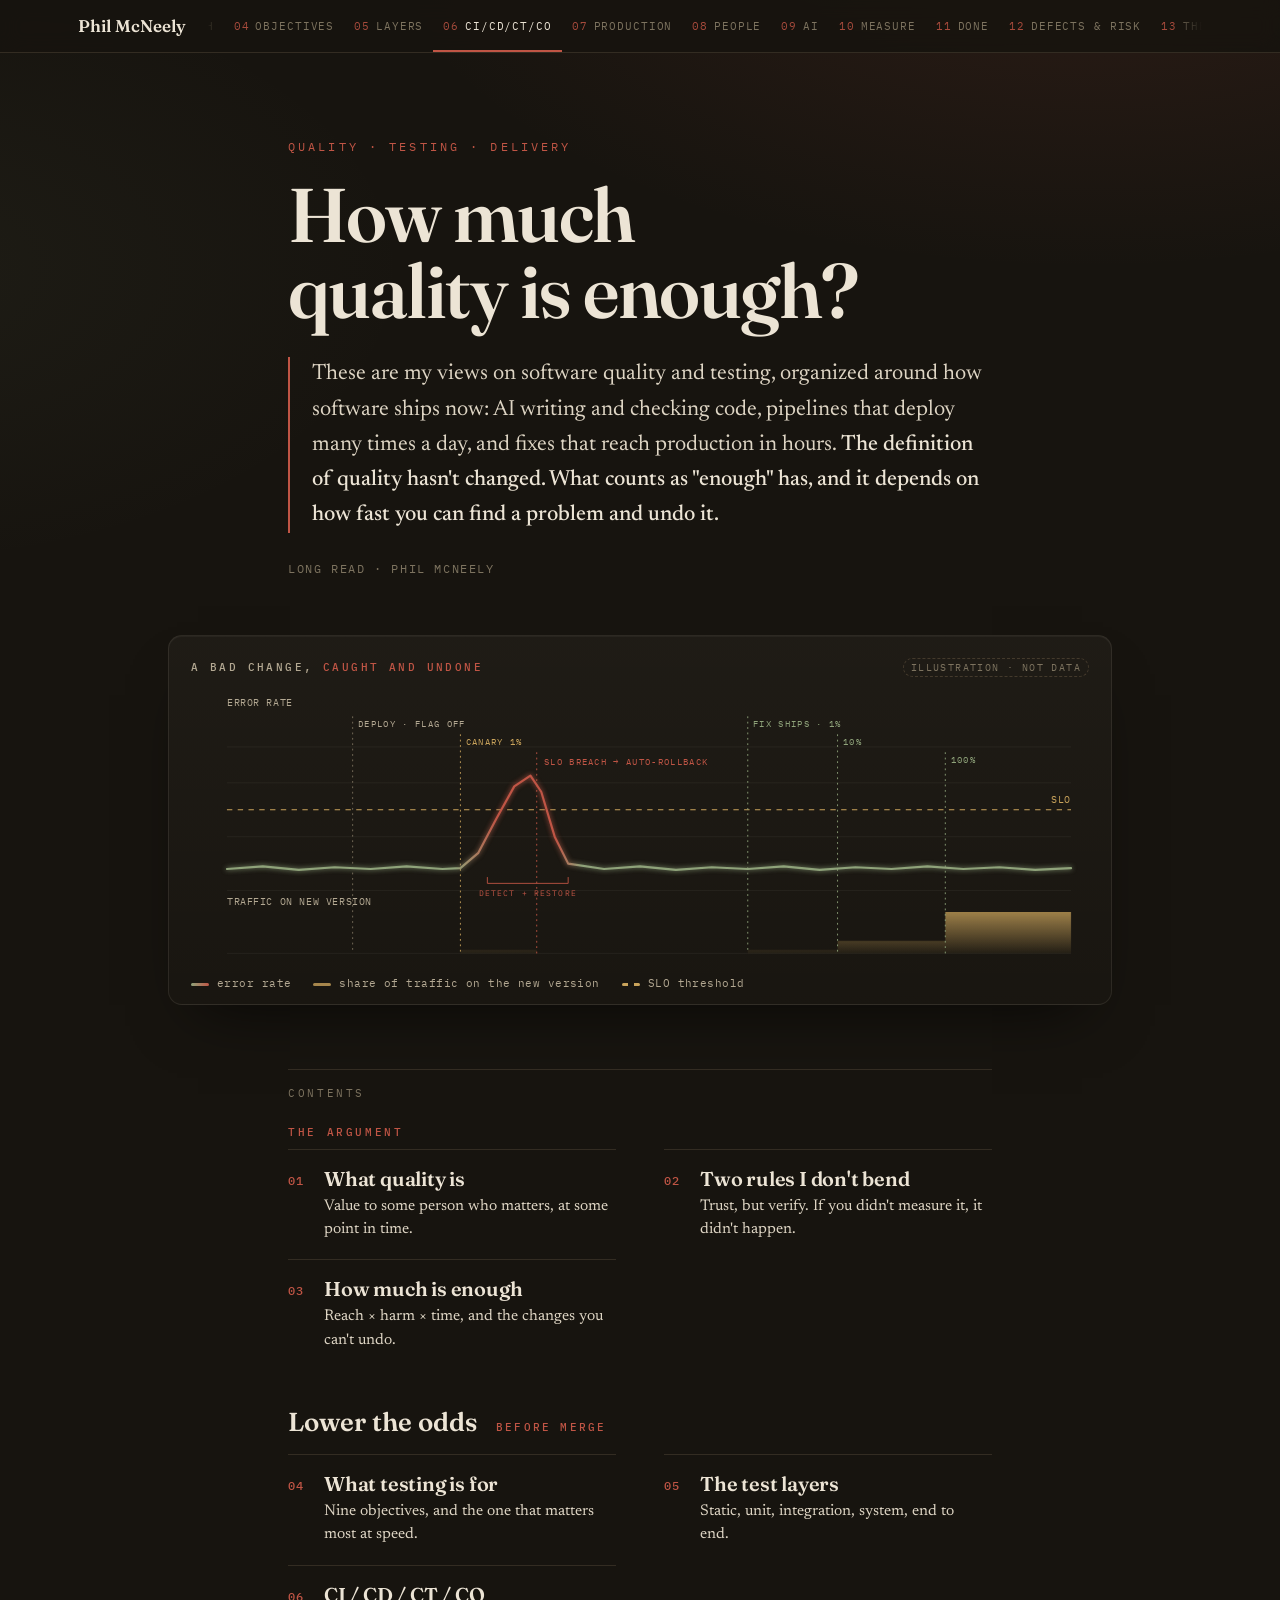
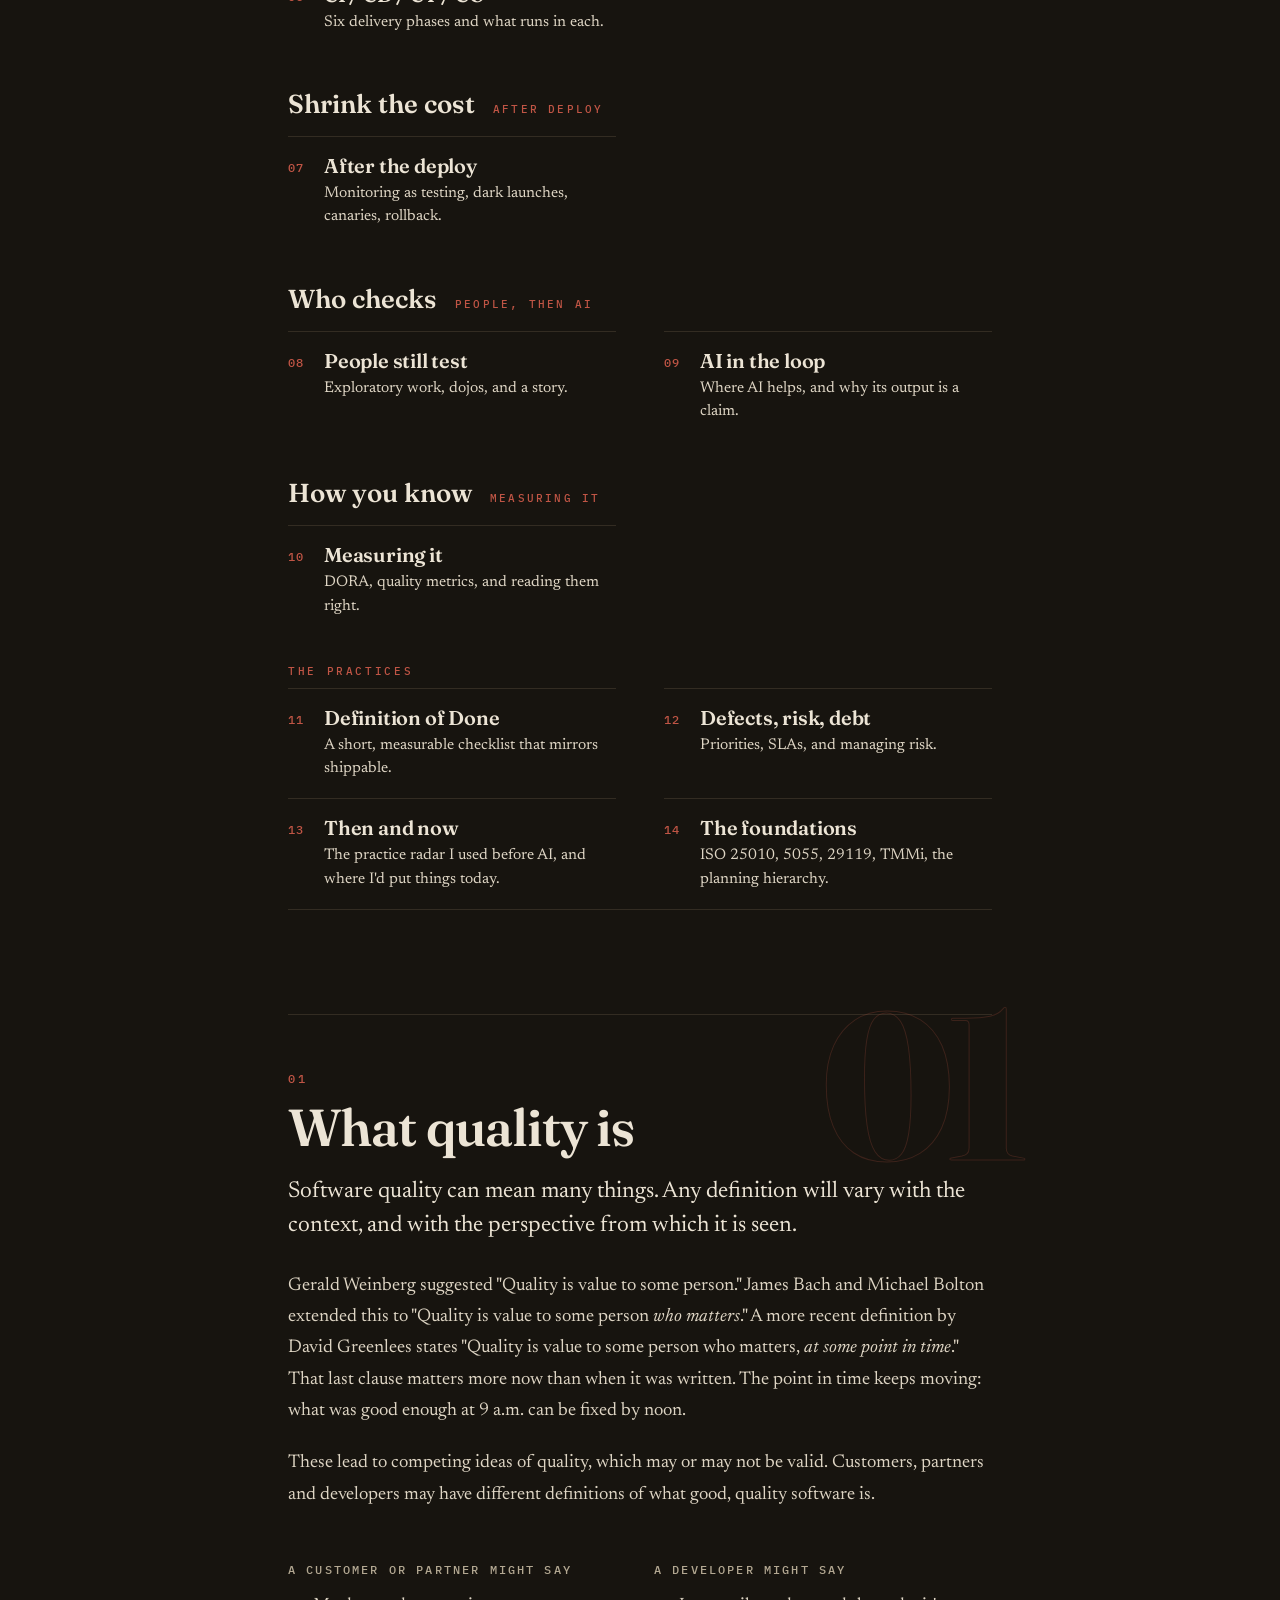
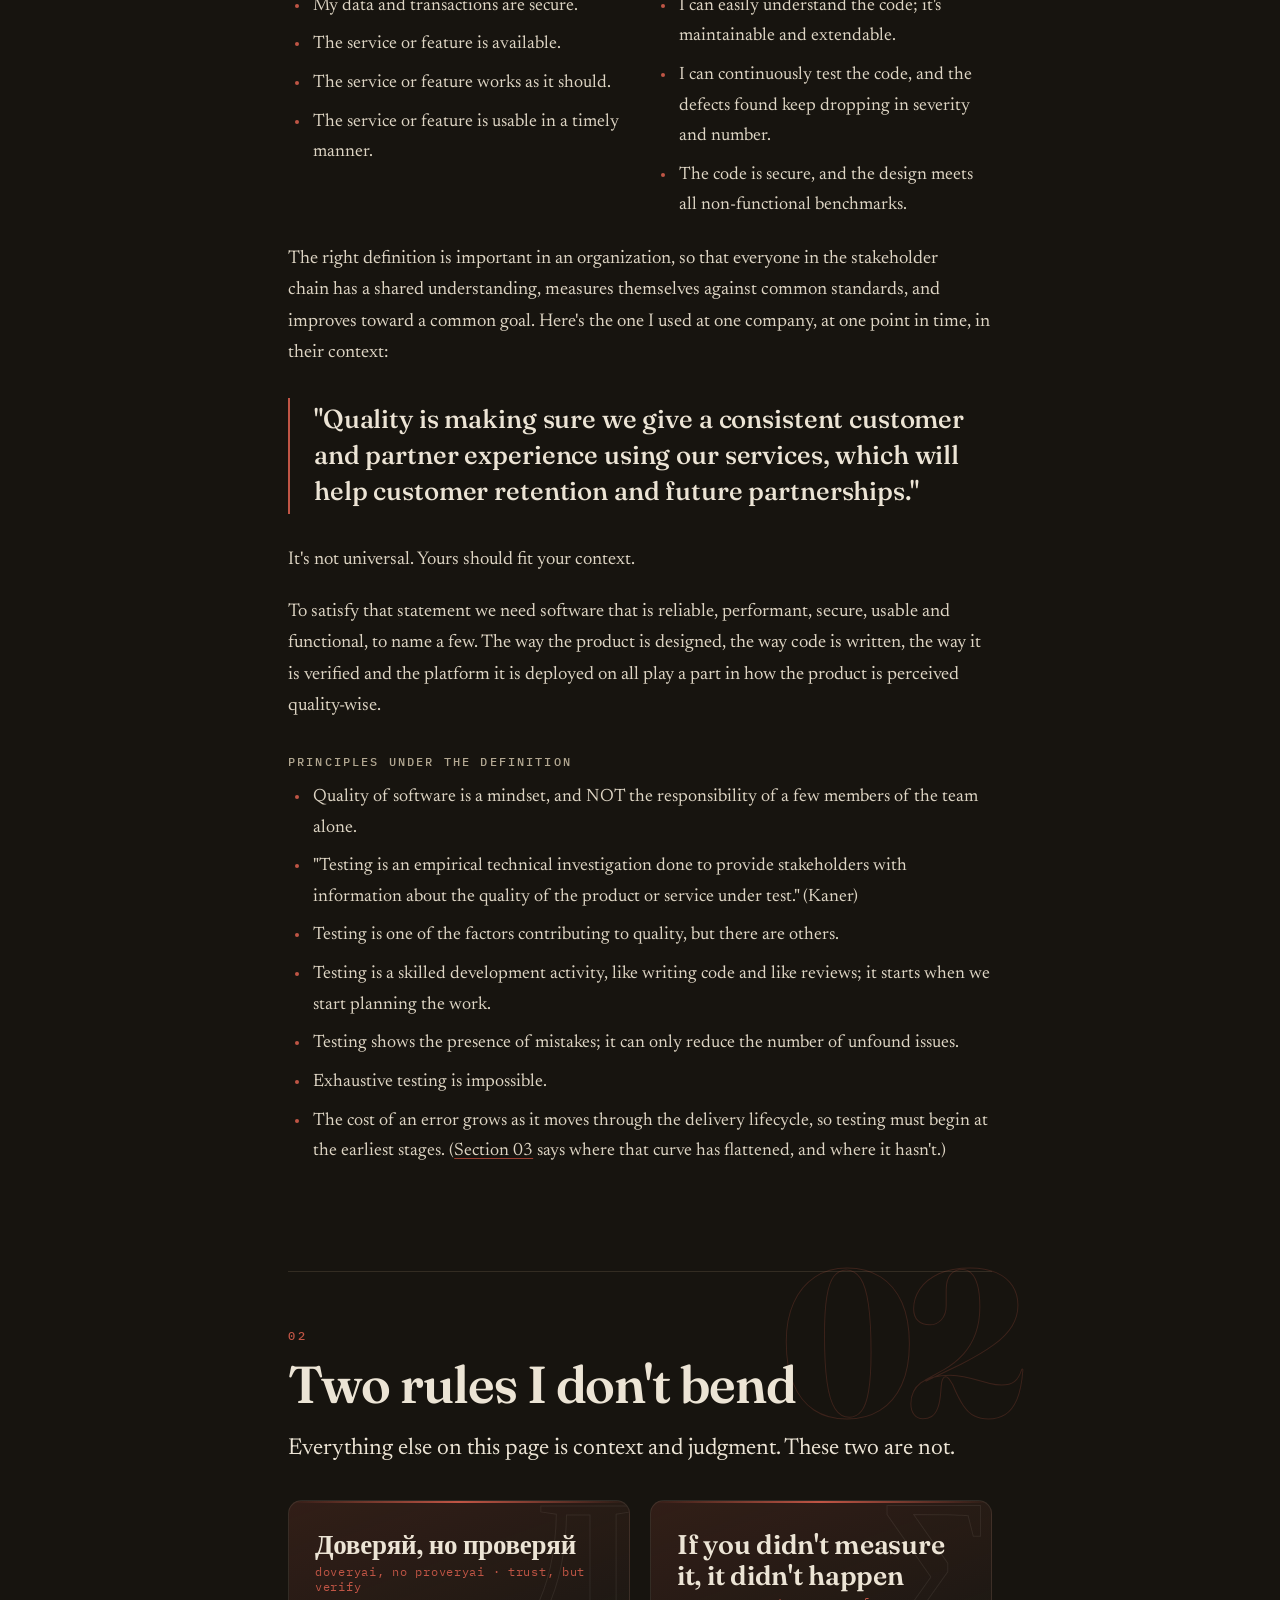
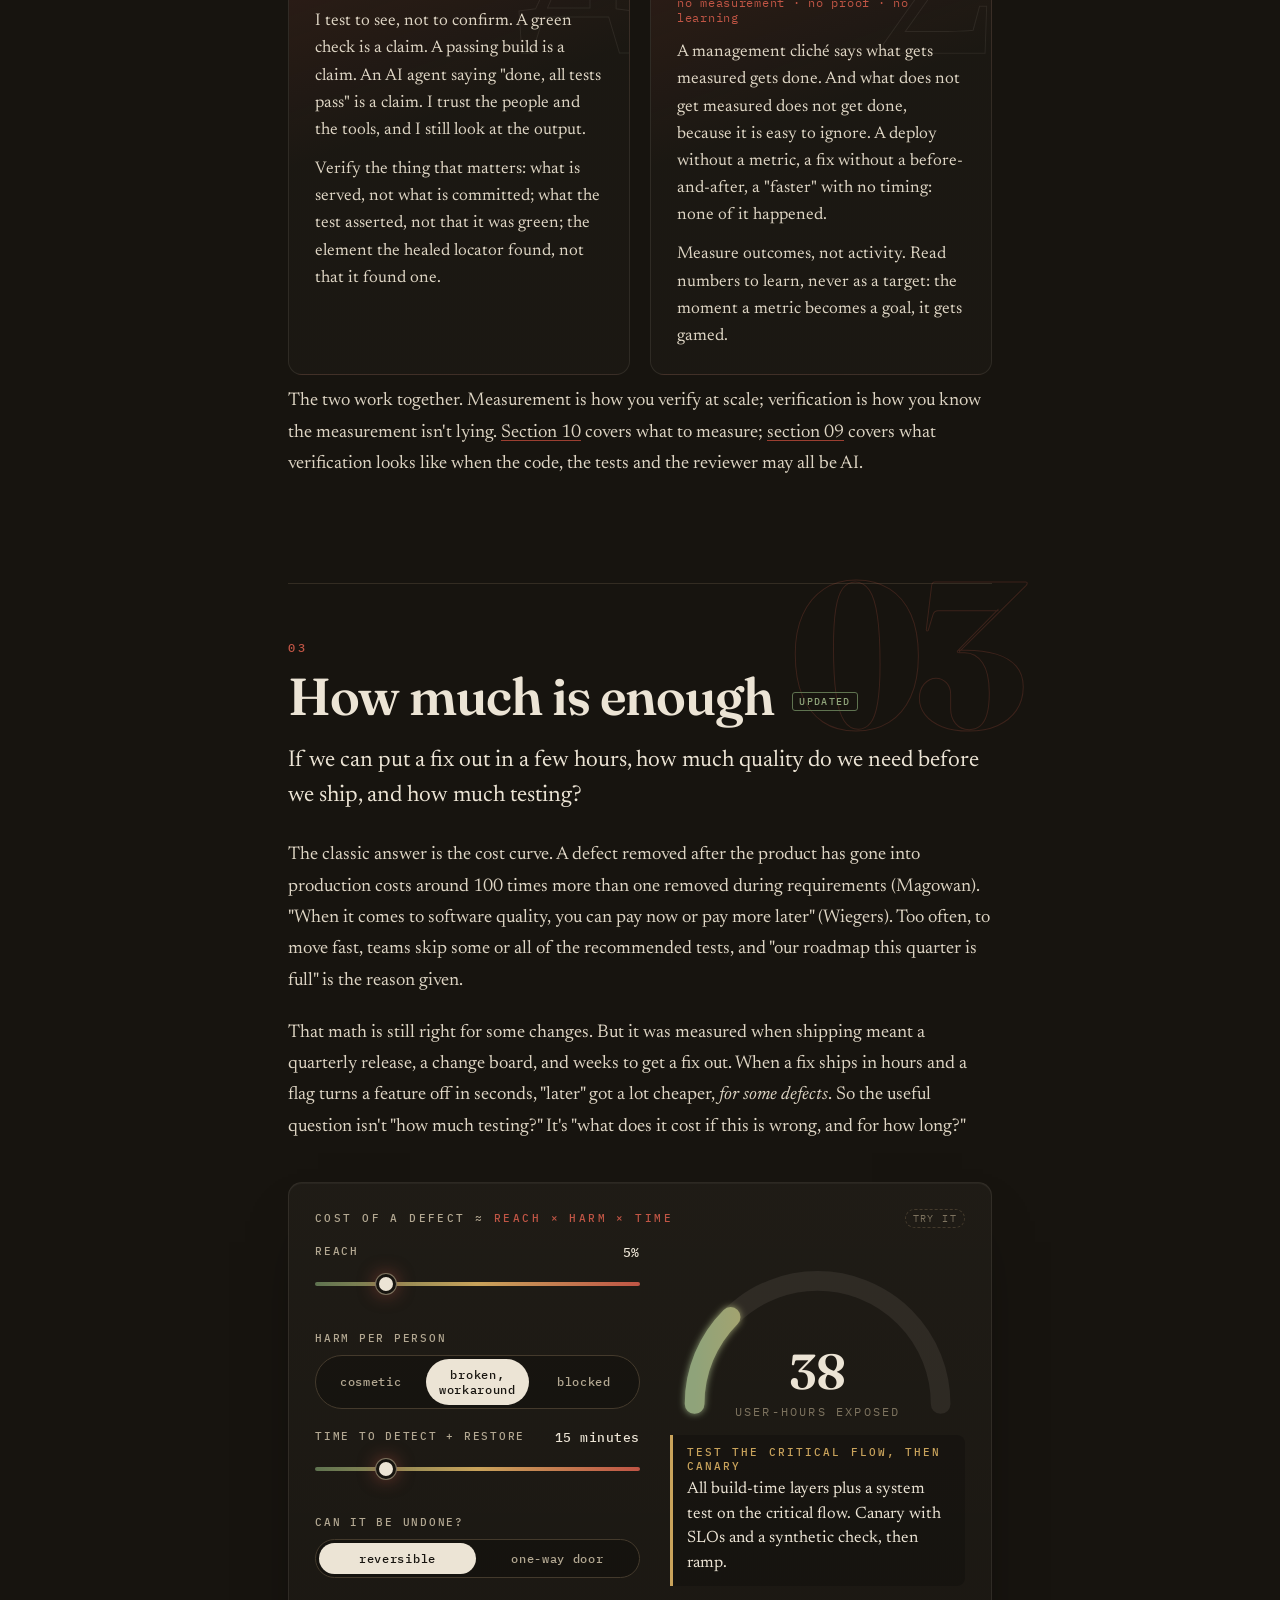
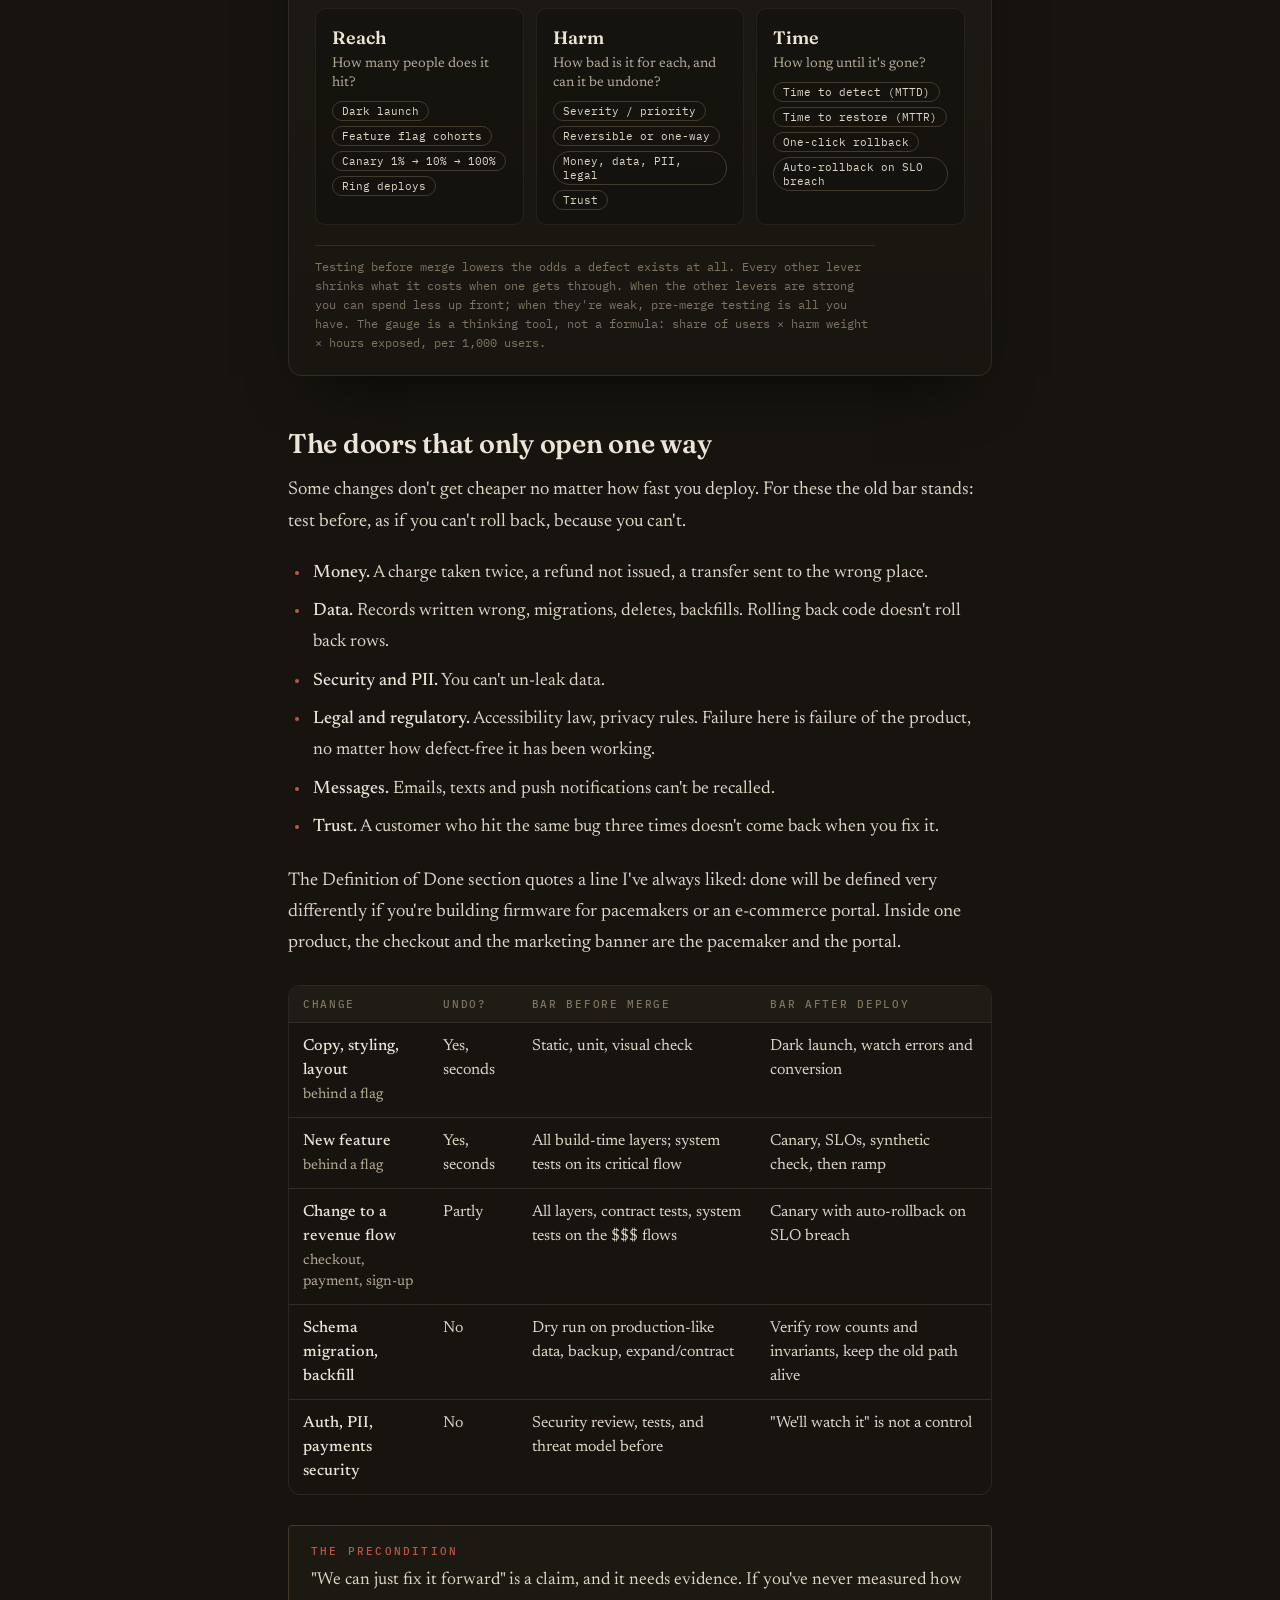
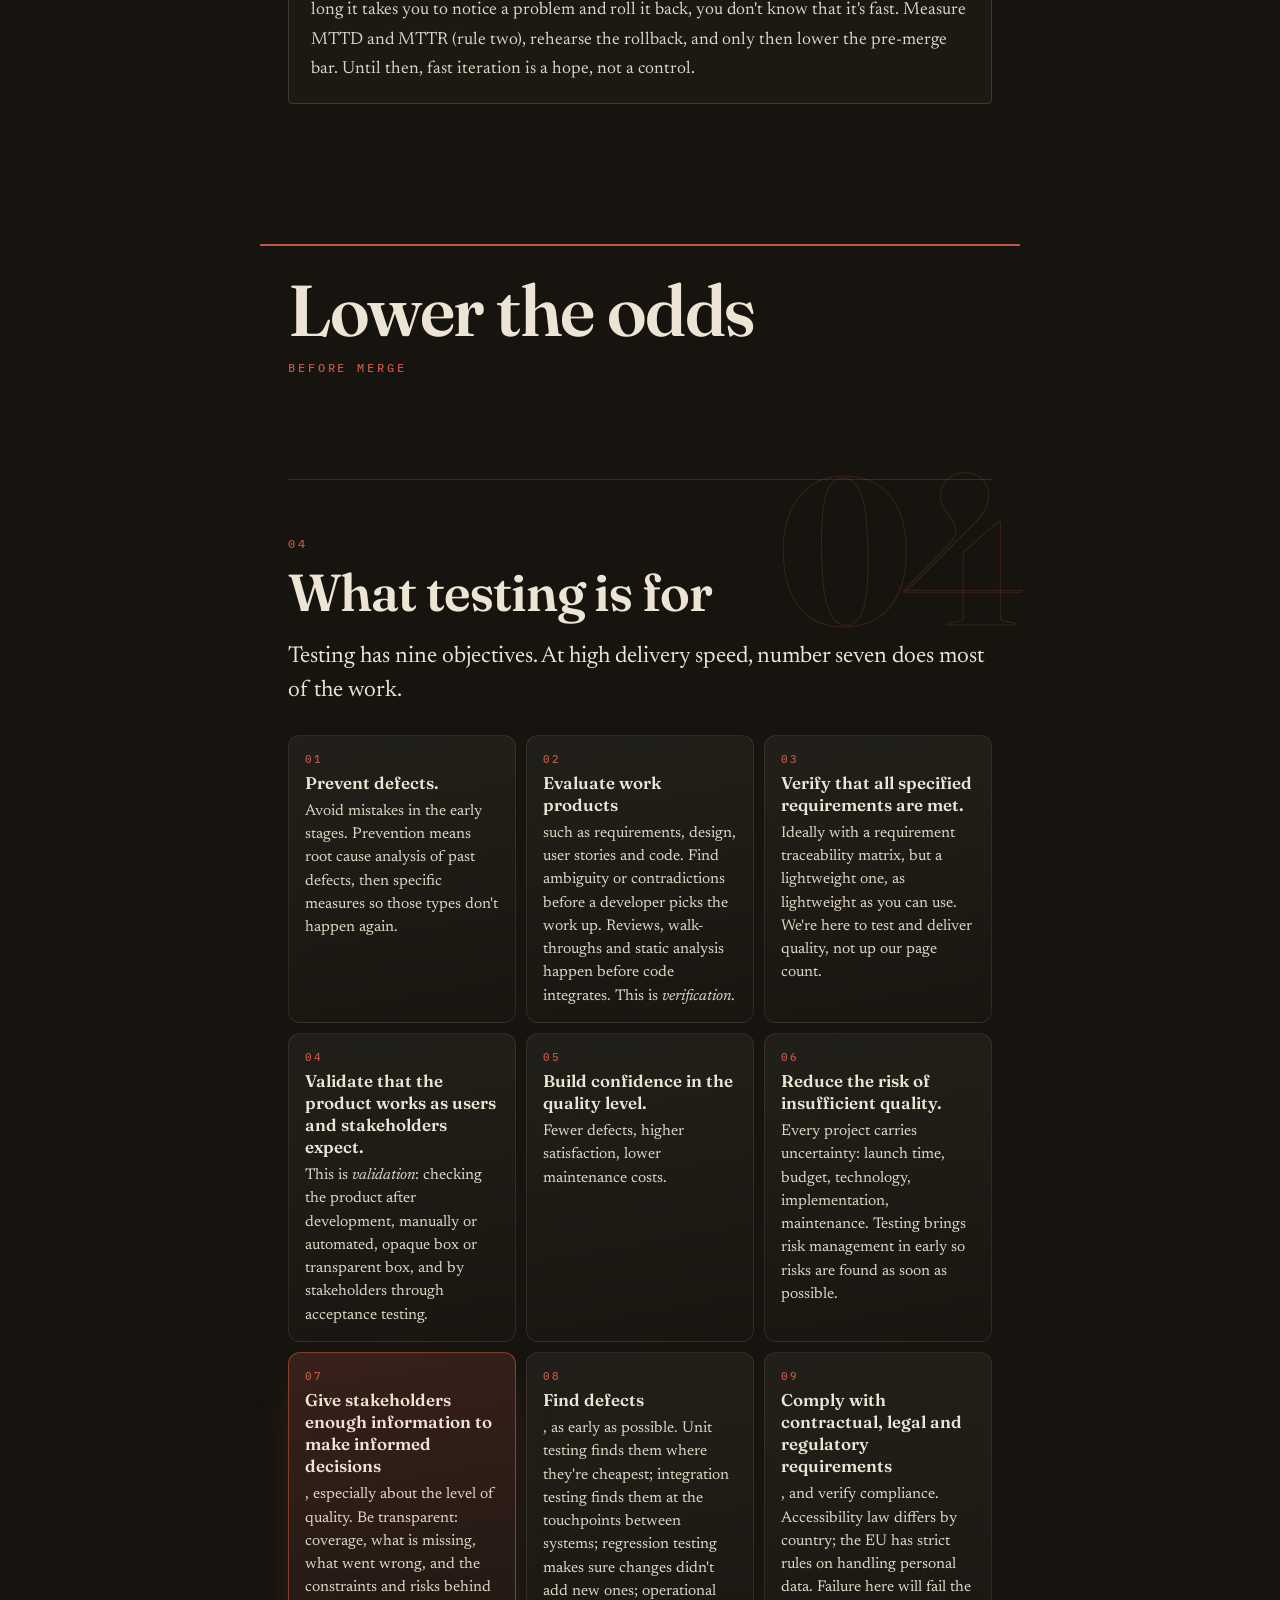
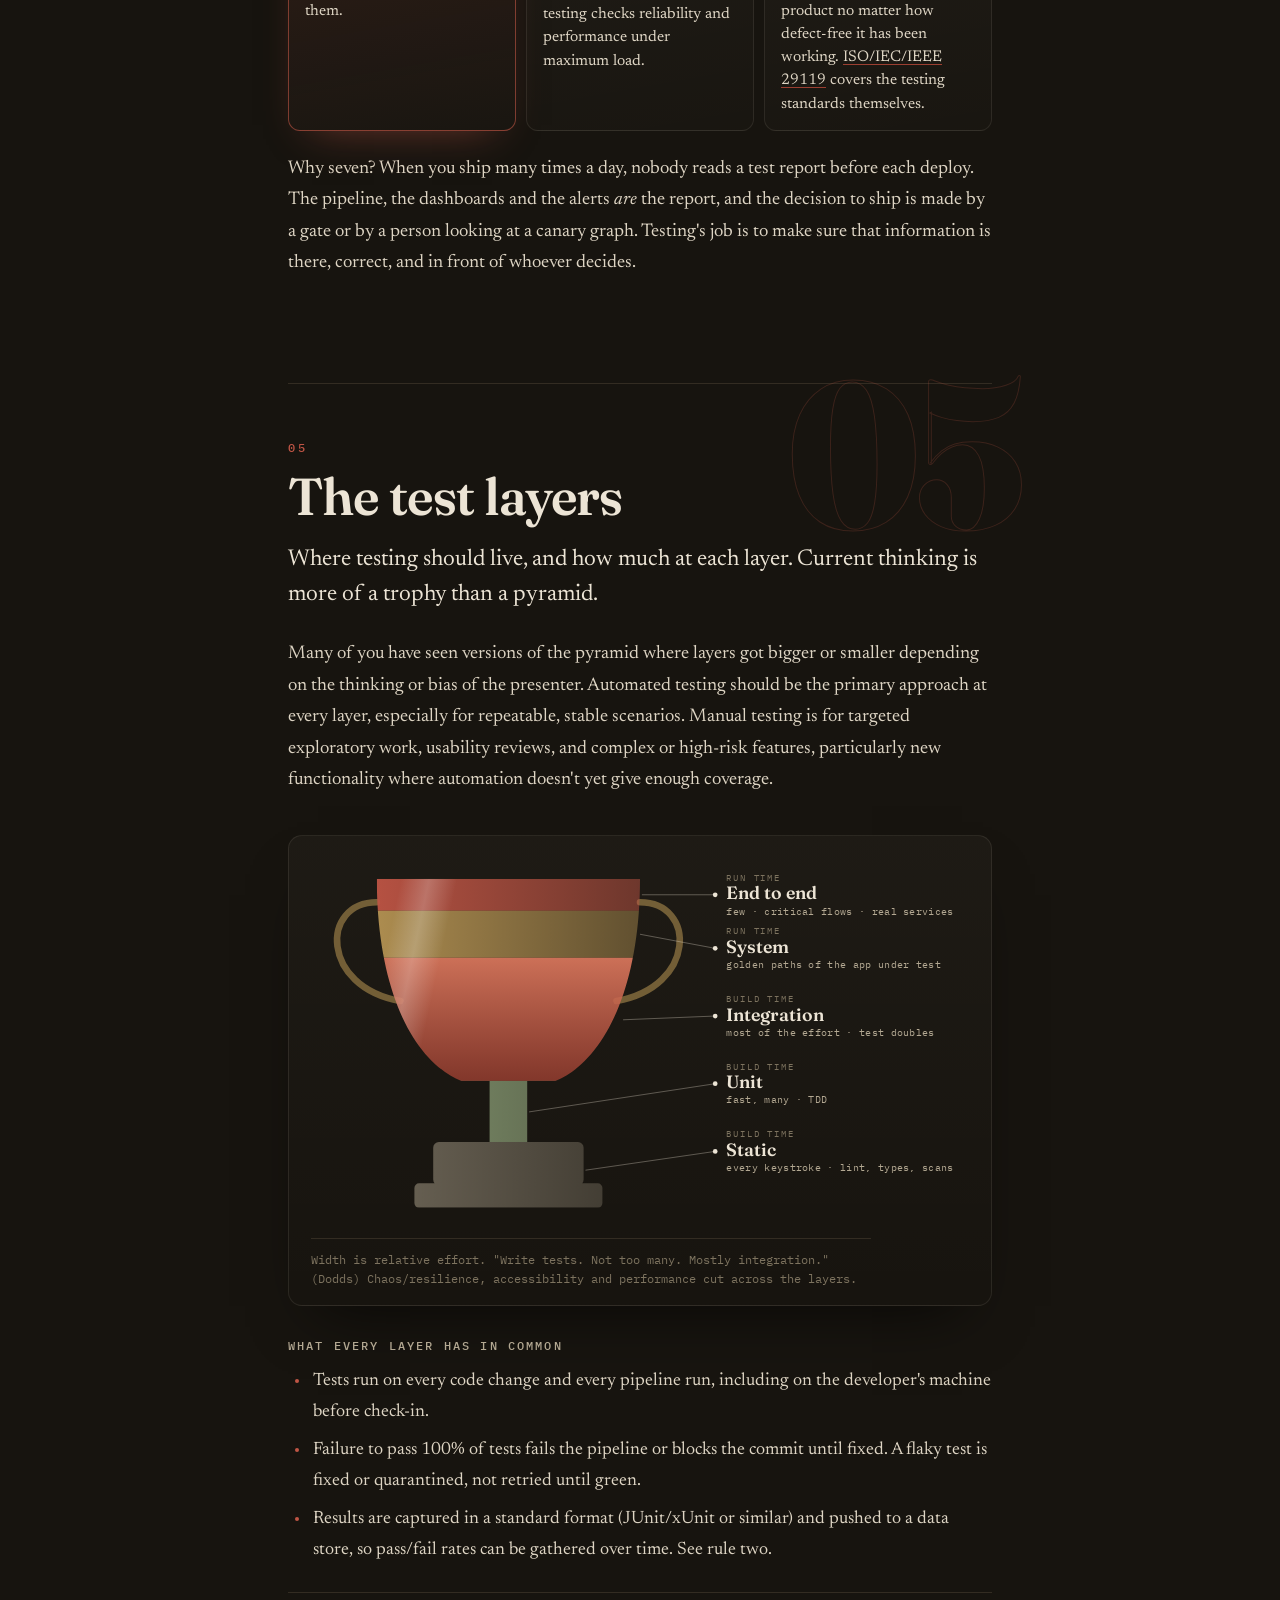
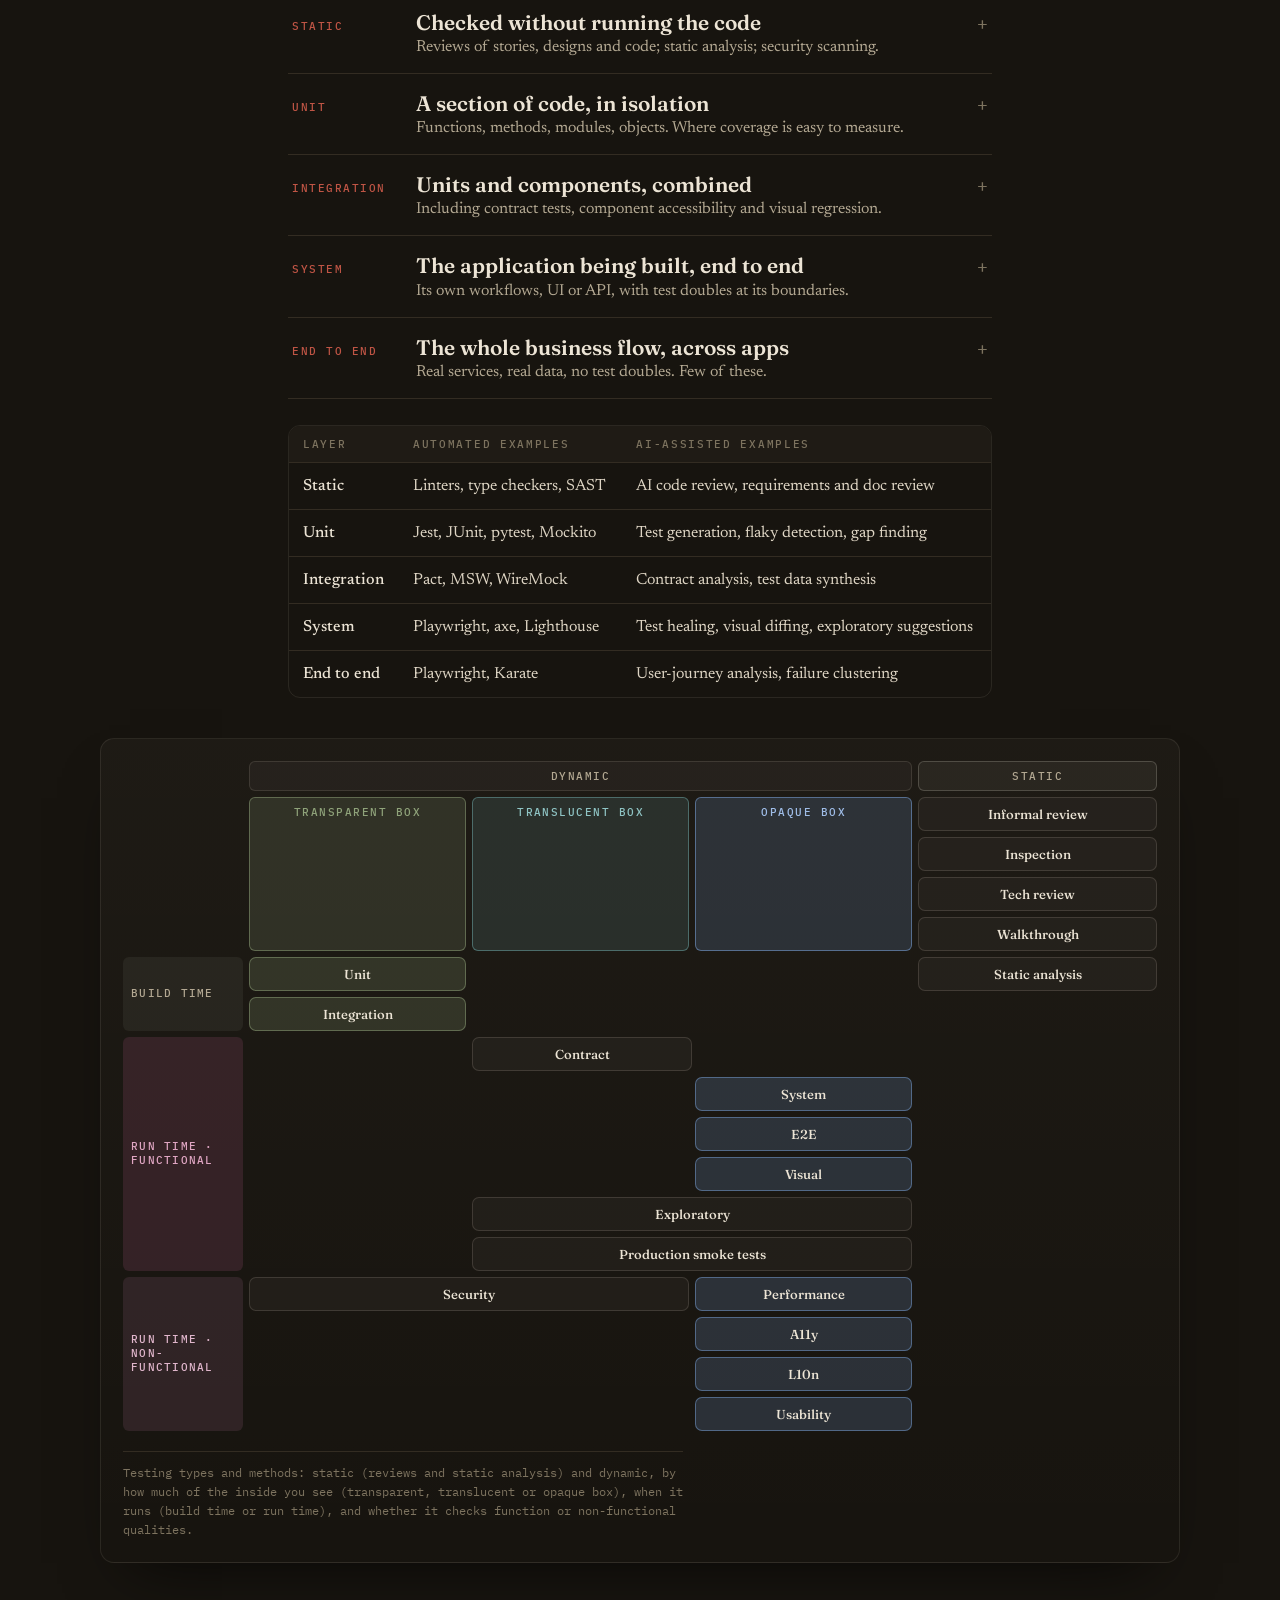
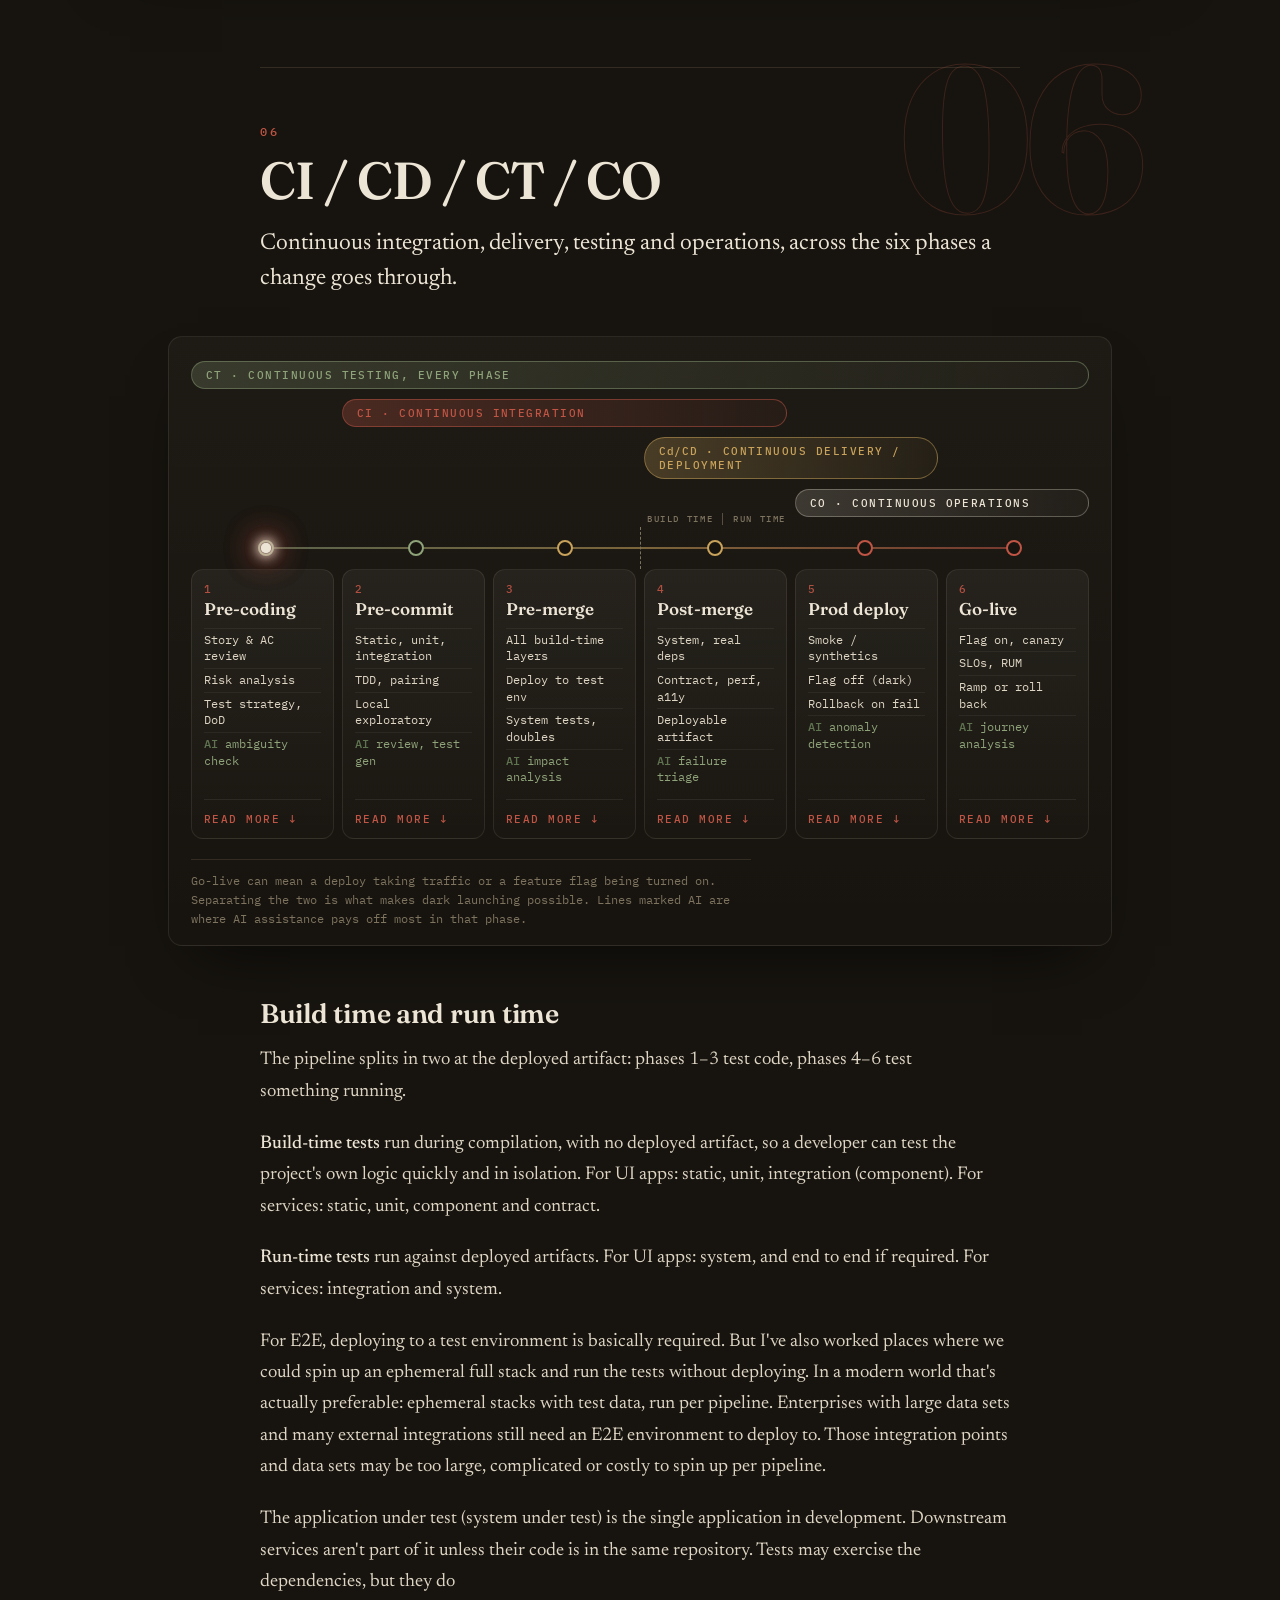
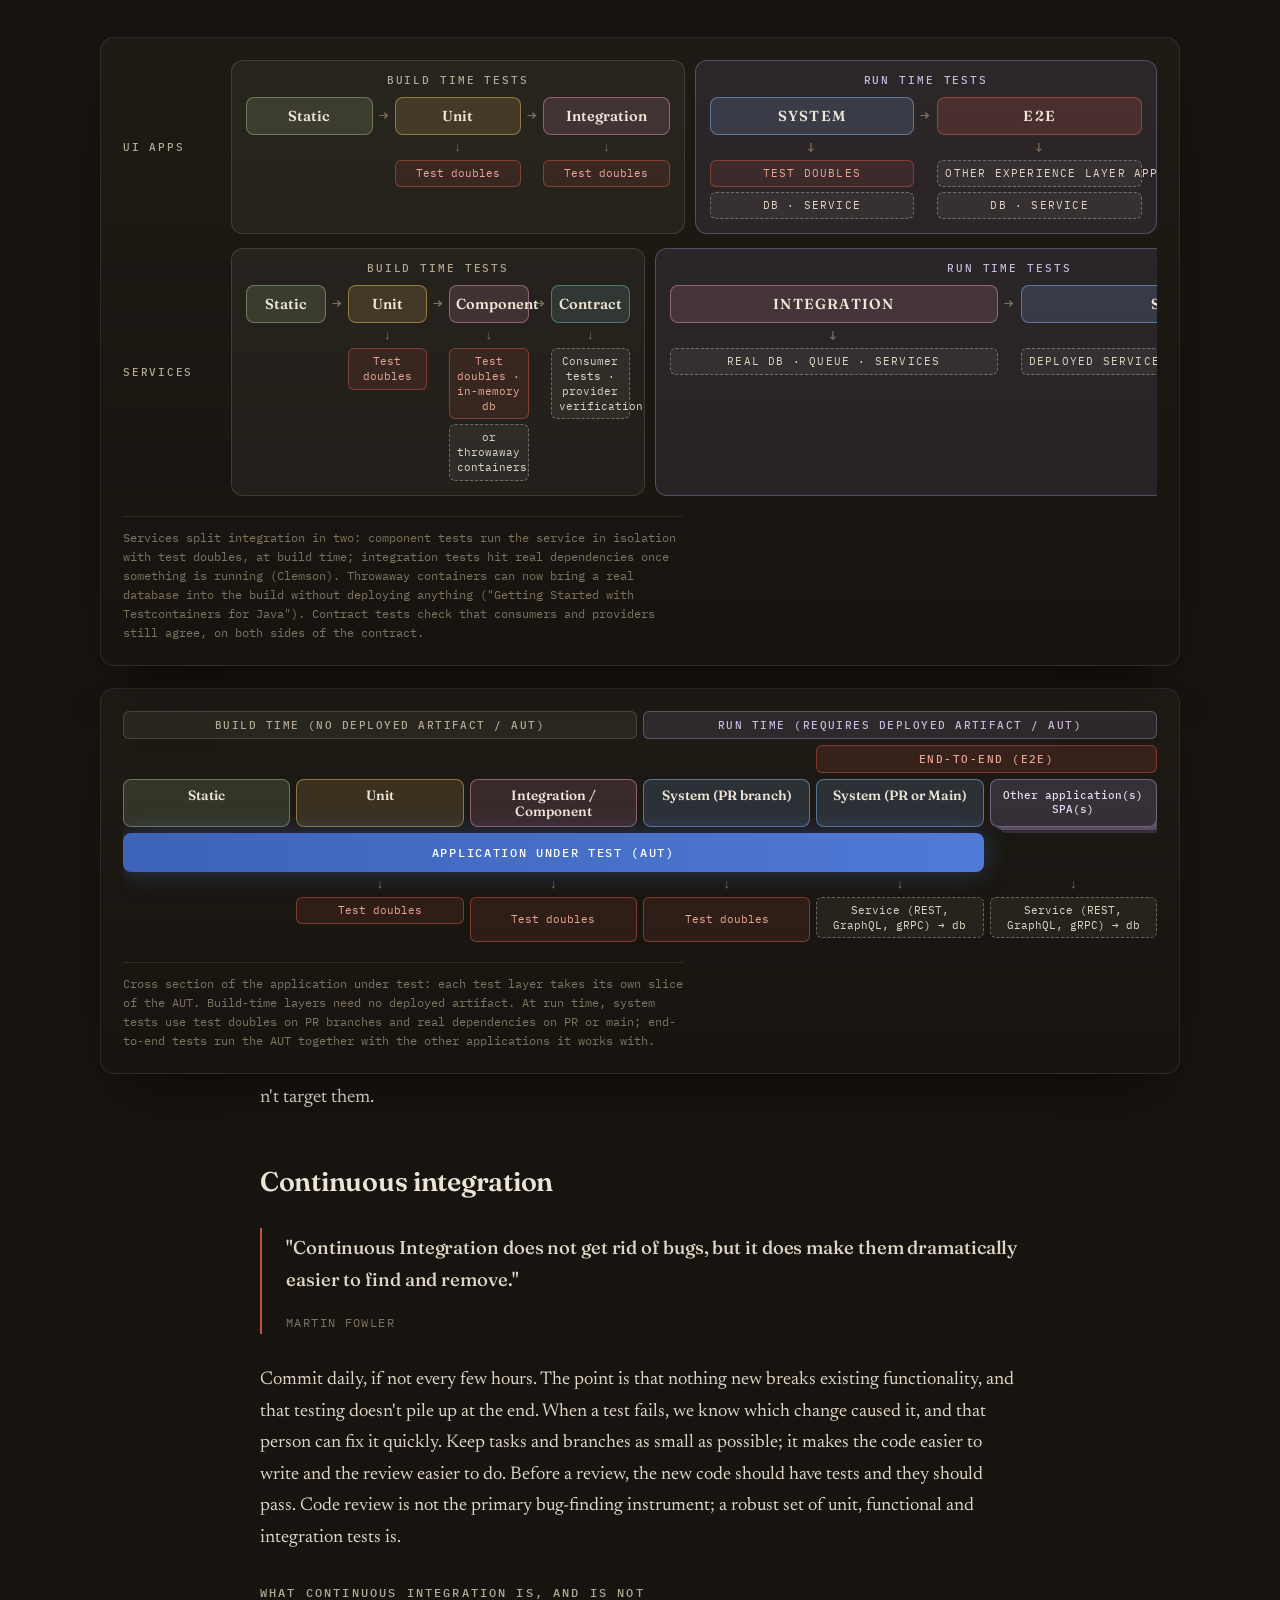
==== commit 1fc4e9e2: "Quality: restructure into the argument and the practices; group headings" ====
--- a/quality/index.html
+++ b/quality/index.html
@@ -71,6 +71,15 @@
   .toc a::before{content:"";position:absolute;left:-14px;top:0;bottom:0;width:2px;background:var(--ox);opacity:0;transition:opacity .16s}
   .toc a:hover::before,.toc a:focus-visible::before{opacity:1}
   .toc a:focus-visible{outline:2px solid var(--ox);outline-offset:2px}
+  .toc .tpart{grid-column:1/-1;border-top:0;font:500 11px var(--mono);letter-spacing:.24em;text-transform:uppercase;color:var(--ox);padding:28px 0 10px}
+  .toc .tpart:first-child{padding-top:4px}
+  .part{margin-top:120px}
+  .part .lbl{color:var(--ox);font-size:13px}
+  .toc .tgrp{grid-column:1/-1;border-top:0;font-family:var(--serif);font-weight:600;font-size:26px;color:var(--paper);padding:30px 0 10px}
+  .toc .tgrp span{font:500 11px var(--mono);letter-spacing:.2em;text-transform:uppercase;color:var(--ox);margin-left:12px}
+  .grp{margin-top:140px;padding-top:28px;border-top:2px solid var(--ox)}
+  .grp-h{font-family:var(--serif);font-weight:600;font-size:clamp(40px,7vw,72px);line-height:1;letter-spacing:-.02em;margin:0;color:var(--paper)}
+  .grp-s{font:500 12px var(--mono);letter-spacing:.24em;text-transform:uppercase;color:var(--ox);margin:14px 0 0}
   .toc .n{font:500 12px var(--mono);color:var(--ox);padding-top:7px;letter-spacing:.06em}
   .toc .t,.toc .d{display:block}
   .toc .t{font-family:var(--serif);font-weight:600;font-size:20px;letter-spacing:-.01em;line-height:1.25;color:var(--paper)}
@@ -636,16 +645,16 @@
     <a class="home" href="/">Phil McNeely</a>
     <nav class="sec-nav" aria-label="Sections">
       <a href="#quality"><i>01</i>Quality</a>
-      <a href="#enough"><i>02</i>Enough</a>
-      <a href="#rules"><i>03</i>Two rules</a>
+      <a href="#rules"><i>02</i>Two rules</a>
+      <a href="#enough"><i>03</i>Enough</a>
       <a href="#objectives"><i>04</i>Objectives</a>
       <a href="#layers"><i>05</i>Layers</a>
       <a href="#pipeline"><i>06</i>CI/CD/CT/CO</a>
       <a href="#production"><i>07</i>Production</a>
-      <a href="#ai"><i>08</i>AI</a>
-      <a href="#people"><i>09</i>People</a>
-      <a href="#done"><i>10</i>Done</a>
-      <a href="#measure"><i>11</i>Measure</a>
+      <a href="#people"><i>08</i>People</a>
+      <a href="#ai"><i>09</i>AI</a>
+      <a href="#measure"><i>10</i>Measure</a>
+      <a href="#done"><i>11</i>Done</a>
       <a href="#risk"><i>12</i>Defects &amp; risk</a>
       <a href="#radar"><i>13</i>Then &amp; now</a>
       <a href="#foundations"><i>14</i>Foundations</a>
@@ -721,17 +730,23 @@
 <section class="toc-wrap col" aria-labelledby="toc-h">
   <p class="lbl" id="toc-h">Contents</p>
   <ol class="toc">
+    <li class="tpart">The argument</li>
     <li><a href="#quality"><span class="n">01</span><span><span class="t">What quality is</span><span class="d">Value to some person who matters, at some point in time.</span></span></a></li>
-    <li><a href="#enough"><span class="n">02</span><span><span class="t">How much is enough</span><span class="d">Reach × harm × time, and the changes you can't undo.</span></span></a></li>
-    <li><a href="#rules"><span class="n">03</span><span><span class="t">Two rules I don't bend</span><span class="d">Trust, but verify. If you didn't measure it, it didn't happen.</span></span></a></li>
+    <li><a href="#rules"><span class="n">02</span><span><span class="t">Two rules I don't bend</span><span class="d">Trust, but verify. If you didn't measure it, it didn't happen.</span></span></a></li>
+    <li><a href="#enough"><span class="n">03</span><span><span class="t">How much is enough</span><span class="d">Reach × harm × time, and the changes you can't undo.</span></span></a></li>
+    <li class="tgrp">Lower the odds <span>Before merge</span></li>
     <li><a href="#objectives"><span class="n">04</span><span><span class="t">What testing is for</span><span class="d">Nine objectives, and the one that matters most at speed.</span></span></a></li>
     <li><a href="#layers"><span class="n">05</span><span><span class="t">The test layers</span><span class="d">Static, unit, integration, system, end to end.</span></span></a></li>
     <li><a href="#pipeline"><span class="n">06</span><span><span class="t">CI / CD / CT / CO</span><span class="d">Six delivery phases and what runs in each.</span></span></a></li>
+    <li class="tgrp">Shrink the cost <span>After deploy</span></li>
     <li><a href="#production"><span class="n">07</span><span><span class="t">After the deploy</span><span class="d">Monitoring as testing, dark launches, canaries, rollback.</span></span></a></li>
-    <li><a href="#ai"><span class="n">08</span><span><span class="t">AI in the loop</span><span class="d">Where AI helps, and why its output is a claim.</span></span></a></li>
-    <li><a href="#people"><span class="n">09</span><span><span class="t">People still test</span><span class="d">Exploratory work, dojos, and a story.</span></span></a></li>
-    <li><a href="#done"><span class="n">10</span><span><span class="t">Definition of Done</span><span class="d">A short, measurable checklist that mirrors shippable.</span></span></a></li>
-    <li><a href="#measure"><span class="n">11</span><span><span class="t">Measuring it</span><span class="d">DORA, quality metrics, and reading them right.</span></span></a></li>
+    <li class="tgrp">Who checks <span>People, then AI</span></li>
+    <li><a href="#people"><span class="n">08</span><span><span class="t">People still test</span><span class="d">Exploratory work, dojos, and a story.</span></span></a></li>
+    <li><a href="#ai"><span class="n">09</span><span><span class="t">AI in the loop</span><span class="d">Where AI helps, and why its output is a claim.</span></span></a></li>
+    <li class="tgrp">How you know <span>Measuring it</span></li>
+    <li><a href="#measure"><span class="n">10</span><span><span class="t">Measuring it</span><span class="d">DORA, quality metrics, and reading them right.</span></span></a></li>
+    <li class="tpart">The practices</li>
+    <li><a href="#done"><span class="n">11</span><span><span class="t">Definition of Done</span><span class="d">A short, measurable checklist that mirrors shippable.</span></span></a></li>
     <li><a href="#risk"><span class="n">12</span><span><span class="t">Defects, risk, debt</span><span class="d">Priorities, SLAs, and managing risk.</span></span></a></li>
     <li><a href="#radar"><span class="n">13</span><span><span class="t">Then and now</span><span class="d">The practice radar I used before AI, and where I'd put things today.</span></span></a></li>
     <li><a href="#foundations"><span class="n">14</span><span><span class="t">The foundations</span><span class="d">ISO 25010, 5055, 29119, TMMi, the planning hierarchy.</span></span></a></li>
@@ -782,18 +797,40 @@
       <li>Testing is a skilled development activity, like writing code and like reviews; it starts when we start planning the work.</li>
       <li>Testing shows the presence of mistakes; it can only reduce the number of unfound issues.</li>
       <li>Exhaustive testing is impossible.</li>
-      <li>The cost of an error grows as it moves through the delivery lifecycle, so testing must begin at the earliest stages. (<a href="#enough">Section 02</a> says where that curve has flattened, and where it hasn't.)</li>
+      <li>The cost of an error grows as it moves through the delivery lifecycle, so testing must begin at the earliest stages. (<a href="#enough">Section 03</a> says where that curve has flattened, and where it hasn't.)</li>
     </ul>
-    <h4>Two ways to get there</h4>
-    <p><b>Defect management</b> counts and manages defects, usually by severity. A defect is any failure to address end-user requirements: missed or misunderstood requirements, errors in design, logic, data relationships, timing, validity checks, and code. This is generally a <em>reactive</em> approach.</p>
-    <p><b>Software quality attributes</b> assesses conformance with a quality model such as <a href="https://www.iso.org/standard/35733.html" rel="noopener">ISO/IEC 25010</a> (<a href="#foundations">section 14</a>), and guides testing of both functional and non-functional attributes. This is generally a <em>proactive</em> approach. A good team does both.</p>
   </div>
 </section>
 
 <!-- 02 -->
+<section class="sec col" id="rules" aria-labelledby="h-rules">
+  <div class="rule"></div>
+  <span class="ghost" aria-hidden="true">02</span><p class="snum">02</p>
+  <h2 id="h-rules">Two rules I don't bend</h2>
+  <p class="slede">Everything else on this page is context and judgment. These two are not.</p>
+  <div class="laws">
+    <div class="law rv" data-g="Д">
+      <p class="ru">Доверяй, но проверяй</p>
+      <p class="tr">doveryai, no proveryai · trust, but verify</p>
+      <p>I test to see, not to confirm. A green check is a claim. A passing build is a claim. An AI agent saying "done, all tests pass" is a claim. I trust the people and the tools, and I still look at the output.</p>
+      <p>Verify the thing that matters: what is served, not what is committed; what the test asserted, not that it was green; the element the healed locator found, not that it found one.</p>
+    </div>
+    <div class="law rv" data-g="∑">
+      <p class="ru">If you didn't measure it, it didn't happen</p>
+      <p class="tr">no measurement · no proof · no learning</p>
+      <p>A management cliché says what gets measured gets done. And what does not get measured does not get done, because it is easy to ignore. A deploy without a metric, a fix without a before-and-after, a "faster" with no timing: none of it happened.</p>
+      <p>Measure outcomes, not activity. Read numbers to learn, never as a target: the moment a metric becomes a goal, it gets gamed.</p>
+    </div>
+  </div>
+  <div class="prose">
+    <p>The two work together. Measurement is how you verify at scale; verification is how you know the measurement isn't lying. <a href="#measure">Section 10</a> covers what to measure; <a href="#ai">section 09</a> covers what verification looks like when the code, the tests and the reviewer may all be AI.</p>
+  </div>
+</section>
+
+<!-- 03 -->
 <section class="sec col" id="enough" aria-labelledby="h-enough">
   <div class="rule"></div>
-  <span class="ghost" aria-hidden="true">02</span><p class="snum">02</p>
+  <span class="ghost" aria-hidden="true">03</span><p class="snum">03</p>
   <h2 id="h-enough">How much is enough <span class="new">updated</span></h2>
   <p class="slede">If we can put a fix out in a few hours, how much quality do we need before we ship, and how much testing?</p>
   <div class="prose">
@@ -891,30 +928,7 @@
   </div>
 </section>
 
-<!-- 03 -->
-<section class="sec col" id="rules" aria-labelledby="h-rules">
-  <div class="rule"></div>
-  <span class="ghost" aria-hidden="true">03</span><p class="snum">03</p>
-  <h2 id="h-rules">Two rules I don't bend</h2>
-  <p class="slede">Everything else on this page is context and judgment. These two are not.</p>
-  <div class="laws">
-    <div class="law rv" data-g="Д">
-      <p class="ru">Доверяй, но проверяй</p>
-      <p class="tr">doveryai, no proveryai · trust, but verify</p>
-      <p>I test to see, not to confirm. A green check is a claim. A passing build is a claim. An AI agent saying "done, all tests pass" is a claim. I trust the people and the tools, and I still look at the output.</p>
-      <p>Verify the thing that matters: what is served, not what is committed; what the test asserted, not that it was green; the element the healed locator found, not that it found one.</p>
-    </div>
-    <div class="law rv" data-g="∑">
-      <p class="ru">If you didn't measure it, it didn't happen</p>
-      <p class="tr">no measurement · no proof · no learning</p>
-      <p>A management cliché says what gets measured gets done. And what does not get measured does not get done, because it is easy to ignore. A deploy without a metric, a fix without a before-and-after, a "faster" with no timing: none of it happened.</p>
-      <p>Measure outcomes, not activity. Read numbers to learn, never as a target: the moment a metric becomes a goal, it gets gamed.</p>
-    </div>
-  </div>
-  <div class="prose">
-    <p>The two work together. Measurement is how you verify at scale; verification is how you know the measurement isn't lying. <a href="#measure">Section 11</a> covers what to measure; <a href="#ai">section 08</a> covers what verification looks like when the code, the tests and the reviewer may all be AI.</p>
-  </div>
-</section>
+<div class="grp col"><h2 class="grp-h">Lower the odds</h2><p class="grp-s">Before merge</p></div>
 
 <!-- 04 -->
 <section class="sec col" id="objectives" aria-labelledby="h-obj">
@@ -1022,7 +1036,7 @@
       <div class="body prose">
         <p><b>Finds:</b> local data structure issues, boundary conditions, error-handling paths, variable issues, incorrect initialization, wrong expressions and arithmetic precedence.</p>
         <p><b>Value:</b> finds bugs early, when they're fastest to fix; testable code is usually well-decoupled and more maintainable; tests document the author's intent; refactoring becomes safe; it shows the implementation solved the problem.</p>
-        <p><b>Approach:</b> TDD. Add a test for each defect found. Run in CI. Watch coverage as a trend, not a target (<a href="#measure">section 11</a>).</p>
+        <p><b>Approach:</b> TDD. Add a test for each defect found. Run in CI. Watch coverage as a trend, not a target (<a href="#measure">section 10</a>).</p>
         <p><b>AI-assisted:</b> generate unit tests from code changes; find untested paths; flag flaky tests from run history. Generated tests should be checked against the requirement, not just the code: a test written from the code asserts what the code does, not what it should do.</p>
         <p>Teams with low unit coverage find more defects at higher layers, where they take far more effort to find and fix.</p>
       </div>
@@ -1317,6 +1331,8 @@
   </div>
 </section>
 
+<div class="grp col"><h2 class="grp-h">Shrink the cost</h2><p class="grp-s">After deploy</p></div>
+
 <!-- 07 -->
 <section class="sec col" id="production" aria-labelledby="h-prod">
   <div class="rule"></div>
@@ -1333,7 +1349,7 @@
   </figure>
   <div class="prose">
     <p>A test is a known input, an expected result, a check, and a report. A synthetic check that logs in every minute and places a test order is that same thing, run against production instead of a build. An SLO alert is an assertion: "p99 checkout latency under 800 ms" is an expected result. Real user monitoring is exploratory testing done by your customers, at a scale no team can match. You just have to be able to see what they found.</p>
-    <p>The difference is who pays when it fails. A failing test in CI costs a red build. A failing check in production costs some users a bad experience. Monitoring is testing where the test data is real people. That's an acceptable trade when reach is small and recovery is fast (<a href="#enough">section 02</a>). It is not acceptable for the one-way doors.</p>
+    <p>The difference is who pays when it fails. A failing test in CI costs a red build. A failing check in production costs some users a bad experience. Monitoring is testing where the test data is real people. That's an acceptable trade when reach is small and recovery is fast (<a href="#enough">section 03</a>). It is not acceptable for the one-way doors.</p>
 
     <h3>What makes monitoring count as testing</h3>
     <ul>
@@ -1390,7 +1406,7 @@
       <g class="sl-axis"><text x="60" y="252">day 0</text><text x="500" y="252" text-anchor="middle">day 15</text><text x="940" y="252" text-anchor="end">day 30</text></g>
     </svg></div>
     <p class="scroll-hint">scroll the charts →</p>
-    <figcaption id="sl-cap">The SLI is measured continuously. The SLO turns it into a pass/fail assertion, which is what makes monitoring a test. The gap between 100% and the SLO is the error budget: the amount of failure the team has agreed is acceptable. While budget is left, ship. When it runs low, the same rule that let you move fast tells you to slow down. That is <a href="#enough">section 02</a>'s "how much is enough," written as a number.</figcaption>
+    <figcaption id="sl-cap">The SLI is measured continuously. The SLO turns it into a pass/fail assertion, which is what makes monitoring a test. The gap between 100% and the SLO is the error budget: the amount of failure the team has agreed is acceptable. While budget is left, ship. When it runs low, the same rule that let you move fast tells you to slow down. That is <a href="#enough">section 03</a>'s "how much is enough," written as a number.</figcaption>
   </figure>
   <div class="prose">
     <p>Three things go wrong most often. SLIs that measure the server instead of the user (CPU is not an SLI). SLOs set at 100%, which leaves no budget and makes every change a violation. And SLAs set equal to the SLO, so the first internal miss is already a contract breach. Measure what the user feels, set the target below perfect on purpose, and keep the promise looser than the target.</p>
@@ -1402,7 +1418,7 @@
   <div class="dvr rv">
     <div class="dv-col dep"><p class="dk">Deploy</p><p class="dt">Pushing code artifacts to production with the flags off.</p><p class="dd">Nobody sees anything new. Smoke and synthetic checks confirm the deploy itself. Do it continuously, any time of day.</p><p class="dr">Risk: the deploy</p></div>
     <div class="dv-col rel"><p class="dk">Release</p><p class="dt">Knowingly turning a flag on, for a cohort, a percentage, or everyone.</p><p class="dd">A two-way door. If it misbehaves, the flag goes off in seconds, no deploy needed. Canary it, watch the SLOs, ramp.</p><p class="dr">Risk: the feature, reversible</p></div>
-    <div class="dv-col one"><p class="dk">Release with no switch</p><p class="dt">Something that goes live the moment it ships, with no way to turn it off.</p><p class="dd">Schema migrations, data backfills, emails sent, money moved, a partner integration cut over. A one-way door: deploy and release are the same act. <a href="#enough">Section 02</a>'s old bar applies.</p><p class="dr">Risk: all of it, at once</p></div>
+    <div class="dv-col one"><p class="dk">Release with no switch</p><p class="dt">Something that goes live the moment it ships, with no way to turn it off.</p><p class="dd">Schema migrations, data backfills, emails sent, money moved, a partner integration cut over. A one-way door: deploy and release are the same act. <a href="#enough">Section 03</a>'s old bar applies.</p><p class="dr">Risk: all of it, at once</p></div>
   </div>
   <div class="quotes rv">
     <blockquote><p>"You should deploy your code continuously throughout the day or week. But you should wrap any large, user-visible behavior changes behind a feature flag, so you can release that code by flipping a flag."</p><cite>Charity Majors · Deploys Are the Wrong Way to Change User Experience</cite></blockquote>
@@ -1429,10 +1445,63 @@
   </div>
 </section>
 
+<div class="grp col"><h2 class="grp-h">Who checks</h2><p class="grp-s">People, then AI</p></div>
+
 <!-- 08 -->
+<section class="sec col" id="people" aria-labelledby="h-people">
+  <div class="rule"></div>
+  <span class="ghost" aria-hidden="true">08</span><p class="snum">08</p>
+  <h2 id="h-people">People still test</h2>
+  <p class="slede">Automation can't judge whether a flow makes sense. It can't test usability. Somebody has to write each automated flow and tell the machine what to do. So what's the deal with manual testing?</p>
+  <div class="prose">
+    <p>Back in 2000, automated tools pretty much sucked and cost $20k a seat or more; manual testing was "the way." In 2008 manual was still the main way, with a small set of automated tests augmenting. Around 2010 the real shift toward automation began, and by 2015 automated testing was heavily used, understood and trusted. Now there are very few manual testers around, and a lot of that skill set is gone. Teams need to deliver fast and automation is key to that, but there is still room for manual practice: exploratory work on edge cases, boundaries, error handling and usability. I'm not saying a team needs a dedicated person doing this full time. The team itself needs to be capable of effective manual testing in those areas, and product should look at the app from the customer's view too.</p>
+  </div>
+  <div class="prose">
+    <h3>Product, quality, engineering: the three together</h3>
+    <p>Most of what works in agile and modern delivery comes from the three working together, not in sequence. Each has a role. Product defines the thing; quality and engineering ask questions to help refine it. Engineering builds it, quality tests it, and product accepts it, and helps test it, as does engineering. That's the shape whether you call it the Three Amigos, a triad, or just a good team.</p>
+  </div>
+  <figure class="fig rv trifig" aria-labelledby="tri-cap">
+    <div class="tri-scroll"><div class="tri" role="table" aria-label="Who does what across delivery: product, quality and engineering"><div class="tri-h" role="row"><span role="columnheader"></span><span role="columnheader">Define</span><span role="columnheader">Refine</span><span role="columnheader">Build</span><span role="columnheader">Test</span><span role="columnheader">Accept</span><span role="columnheader">Run &amp; learn</span></div><div class="tri-r pr" role="row"><span class="tri-n" role="rowheader">Product</span><span class="tri-c lead" role="cell">Defines the thing: the problem, the outcome, acceptance criteria.</span><span class="tri-c" role="cell">Answers questions, trims scope, sharpens criteria.</span><span class="tri-c" role="cell">Stays reachable; reviews early builds.</span><span class="tri-c" role="cell">Helps test it from the customer&rsquo;s view.</span><span class="tri-c lead" role="cell">Accepts it, or doesn&rsquo;t. Decides when it releases.</span><span class="tri-c" role="cell">Reads outcomes and customer feedback.</span></div><div class="tri-r qa" role="row"><span class="tri-n" role="rowheader">Quality</span><span class="tri-c" role="cell">Asks questions: risks, edge cases, testability.</span><span class="tri-c" role="cell">Refines criteria; risk analysis, test strategy, Definition of Done. Estimates time to test.</span><span class="tri-c" role="cell">Pairs; builds test data and automation alongside the code.</span><span class="tri-c lead" role="cell">Tests it: exploratory, automated, non-functional. Reports what it found.</span><span class="tri-c" role="cell">Brings the evidence the acceptance decision rests on.</span><span class="tri-c" role="cell">Owns the quality system: monitors, escape analysis, metrics. Coaches the other two.</span></div><div class="tri-r en" role="row"><span class="tri-n" role="rowheader">Engineering</span><span class="tri-c" role="cell">Asks questions: feasibility, design, cost.</span><span class="tri-c" role="cell">Designs; estimates with testing included.</span><span class="tri-c lead" role="cell">Builds it, TDD, unit and integration tests.</span><span class="tri-c" role="cell">Helps test; fixes what testing finds.</span><span class="tri-c" role="cell">Demos it; makes it shippable.</span><span class="tri-c" role="cell">Runs it: on-call, rollback, fixes.</span></div></div></div>
+    <p class="scroll-hint">scroll the table →</p>
+    <figcaption id="tri-cap">Highlighted cells are where each role leads. Seems like quality gets off light, huh? Read across its row. Product leads at the two ends, engineering leads in the middle, and quality carries load in every column without ever handing off. Quality isn't a stage between build and accept; it runs the length of the line.</figcaption>
+  </figure>
+  <div class="note">
+    <p class="nh">Know how to use what you own</p>
+    <p>A product owner who can't run their own product, and perform and verify most of their own requirements, doesn't understand the product well enough to own it. Same goes for engineering: nobody should be so specialized they can't sign in, place an order, or walk the main flow of the thing they build. There are exceptions to every rule, but they should be rare and deliberate, not the default.</p>
+  </div>
+  <div class="prose">
+    <p>Here's how that works in practice.</p>
+  </div>
+  <div class="story prose">
+    <p class="beat">Developer 1</p>
+    <p>Developer 1 grabs a ticket. They code furiously to do the best they can. They use TDD to write unit tests, they create or expand the integration tests, and heck, they even write a system test that exercises the new functionality. AWESOME. Along the way they open the app to check navigation for that system test. Guess what: that's manual testing. Then, to be super thorough, they open the app and try some field validation: too many characters, numbers in a text field, navigating away and back. There are a lot of heuristics for testing new code. All tests pass, so they open a PR.</p>
+    <p>The PR build runs the new test and it fails. What the...? Locally they were using stubbed data; now it's real (test) data, and there's a mismatch. More manual effort: digging through logs, using the browser dev tools. Found it. Fix the code, rerun the tests, update the stubs, re-test the area by hand, paying attention to similar spots. Push. Green across the board.</p>
+    <p class="beat">Developer 2</p>
+    <p>During review, Developer 2 notices something that might be a problem, opens the app in test, and tries what they think will break. Bam. The new code has the same issue seen nine months ago in a similar function that needed hardening against certain data. More manual testing. They point Developer 1 at the old fix; the change is made, tests updated, a new stub and test added to prove it, more manual validation. Push another revision.</p>
+    <p class="beat">Product</p>
+    <p>At demo, product sees what was built, and something seems off. It works, but the new field's placement makes sense inside the component and not on the page; users could miss it until they submit and get an error. Product clicks around, pins down the usability issue, requests a change, then reopens the app and confirms the flow is better. All checks pass, merge to main. Feature in production about 45 minutes later.</p>
+  </div>
+  <div class="prose">
+    <p>Developer 1 did manual verification plus boundary and heuristic exploration, missed a defect, and fixed it quickly. Developer 2 reviewed the code and manually checked the area they expected trouble in, and found a real issue. Product sensed a problem they couldn't name and used manual exploration to find a usability issue. <b>This is the new world of manual testing:</b> techniques and heuristics for getting the result you need in the limited time you have.</p>
+    <p>Rewrite that story today and an AI agent is in it: drafting the tests, reviewing the PR, maybe flagging the nine-month-old pattern. It doesn't replace any of the three people. It gives each of them more to check.</p>
+
+    <h3>Exploratory testing and dojos</h3>
+    <p>As features grow, you test more, and every fixed bug needs to stay fixed. Automation makes that possible. Manual testing is still worth doing, focused on exploration, where the goal is to uncover non-obvious errors. Let computers do what they're good at, repetition, and reserve people for thinking and the most imaginative scenarios.</p>
+    <ul>
+      <li>Time-box a session to at most two hours, with a clear scope and a short, simple charter.</li>
+      <li>Run a dojo for significant new capability, with all impacted teams and stakeholders.</li>
+      <li>Do it after development testing is finished, when the feature needs an objective look.</li>
+      <li>Aim at the unknown knowns (issues you aren't aware of but would understand) and the unknown unknowns.</li>
+      <li>Buddy or pair testing: a developer has a buddy test the code before delivering it, for direct, immediate feedback.</li>
+    </ul>
+    <p>AI can draft charters and point at risky areas. People decide what's worth an afternoon.</p>
+  </div>
+</section>
+
+<!-- 09 -->
 <section class="sec col" id="ai" aria-labelledby="h-ai">
   <div class="rule"></div>
-  <span class="ghost" aria-hidden="true">08</span><p class="snum">08</p>
+  <span class="ghost" aria-hidden="true">09</span><p class="snum">09</p>
   <h2 id="h-ai">AI in the loop <span class="new">updated</span></h2>
   <p class="slede">AI is augmenting both manual and automated testing. It speeds up test creation, improves coverage, detects anomalies, and helps with exploratory work.</p>
   <div class="prose">
@@ -1484,17 +1553,18 @@
       <div class="am-g u"><p class="am-h">Unit</p><ul><li><span class="am-n">Unit test generation</span><span class="am-d">Generate unit tests by analyzing code changes and usage patterns (GitHub Copilot).</span><span class="am-t before">gate before</span></li><li><span class="am-n">Coverage optimization</span><span class="am-d">Identify untested code paths and recommend or generate additional tests.</span><span class="am-t after">check after</span></li><li><span class="am-n">Flaky test detection</span><span class="am-d">Analyze execution history to flag flaky or unreliable tests.</span><span class="am-t after">check after</span></li></ul></div>
       <div class="am-g i"><p class="am-h">Integration</p><ul><li><span class="am-n">Contract analysis</span><span class="am-d">Analyze API contracts and usage to suggest integration tests and detect breaking changes.</span><span class="am-t after">check after</span></li><li><span class="am-n">Test data synthesis</span><span class="am-d">Generate realistic, diverse test data for integration scenarios.</span><span class="am-t after">check after</span></li><li><span class="am-n">Anomaly detection</span><span class="am-d">Watch integration results and logs for unusual patterns that point to deeper issues.</span><span class="am-t after">check after</span></li></ul></div>
       <div class="am-g y"><p class="am-h">System &amp; E2E</p><ul><li><span class="am-n">Visual regression</span><span class="am-d">Compare UI screenshots across builds to detect subtle visual changes (Applitools).</span><span class="am-t before">gate before</span></li><li><span class="am-n">Test healing</span><span class="am-d">Update test scripts when UI locators or APIs change.</span><span class="am-t before">gate before</span></li><li><span class="am-n">Test creation</span><span class="am-d">Generate test scripts from user stories, requirements or recorded user interactions.</span><span class="am-t before">gate before</span></li><li><span class="am-n">Accessibility scanning</span><span class="am-d">Identify accessibility issues in UI pages and suggest remediations.</span><span class="am-t after">check after</span></li><li><span class="am-n">User journey analysis</span><span class="am-d">Use production usage data to suggest scenarios that reflect real user behavior.</span><span class="am-t after">check after</span></li><li><span class="am-n">Flaky test management</span><span class="am-d">Detect flaky tests and retry them, but report every retry: count it, track the trend, and quarantine repeat offenders for review.</span><span class="am-t after">check after</span></li><li><span class="am-n">Root cause analysis</span><span class="am-d">Cluster and analyze failures to find systemic issues quickly.</span><span class="am-t after">check after</span></li></ul></div>
-      <div class="am-g c"><p class="am-h">Pipeline</p><ul><li><span class="am-n">Test impact analysis</span><span class="am-d">Select and prioritize the tests relevant to each build.</span><span class="am-t after">check after</span></li><li><span class="am-n">Test prioritization</span><span class="am-d">Run critical or failure-prone tests first.</span><span class="am-t after">check after</span></li><li><span class="am-n">Environment setup</span><span class="am-d">Auto-configure test environments based on historical needs.</span><span class="am-t after">check after</span></li></ul></div>
+      <div class="am-g c"><p class="am-h">Pipeline</p><ul><li><span class="am-n">Test impact analysis</span><span class="am-d">Select and prioritize the tests relevant to each build.</span><span class="am-t after">check after</span></li><li><span class="am-n">Test prioritization</span><span class="am-d">Run critical or failure-prone tests first.</span><span class="am-t after">check after</span></li><li><span class="am-n">Environment setup</span><span class="am-d">Auto-configure test environments based on historical needs.</span><span class="am-t after">check after</span></li><li><span class="am-n">Adversarial review</span><span class="am-d">A second, different model challenges AI-generated code, tests and reports before they merge; disagreements go to a person.</span><span class="am-t before">gate before</span></li></ul></div>
       <div class="am-g e"><p class="am-h">Exploratory &amp; upkeep</p><ul><li><span class="am-n">Risk-area suggestions</span><span class="am-d">Point exploratory testing at high-risk or untested areas.</span><span class="am-t after">check after</span></li><li><span class="am-n">Traceability and gaps</span><span class="am-d">Map requirements to tests and find the gaps.</span><span class="am-t after">check after</span></li><li><span class="am-n">Test maintenance</span><span class="am-d">Recommend obsolete or redundant tests for removal.</span><span class="am-t before">gate before</span></li></ul></div>
       <div class="am-g p"><p class="am-h">Production</p><ul><li><span class="am-n">Performance regression</span><span class="am-d">Detect performance regressions and predict scalability problems.</span><span class="am-t after">check after</span></li><li><span class="am-n">Log and result anomalies</span><span class="am-d">Detect anomalies in logs and test results.</span><span class="am-t after">check after</span></li></ul></div>
     </div>
-    <figcaption id="am-cap">The trust level follows the two rules in <a href="#rules">section 03</a> and the doors in <a href="#enough">section 02</a>: anything that changes what a test asserts, adds or removes tests, or sets a visual baseline gets a person's approval first. Everything else is checked after the fact. Tools named are examples (GitHub; Snyk; Applitools).</figcaption>
+    <figcaption id="am-cap">The trust level follows the two rules in <a href="#rules">section 02</a> and the doors in <a href="#enough">section 03</a>: anything that changes what a test asserts, adds or removes tests, or sets a visual baseline gets a person's approval first. Everything else is checked after the fact. Tools named are examples (GitHub; Snyk; Applitools).</figcaption>
   </figure>
   <div class="prose">
     <h3>What changes when AI writes the code</h3>
     <p class="def"><b>Code got cheap. Being wrong didn't</b>AI makes writing code fast, so there is more change, more often. Verification becomes the bottleneck, and the tester's job gets bigger, not smaller.</p>
     <p class="def"><b>The output is a claim</b>Rule one applies to agents the same as to people. "Done, all tests pass" gets checked: which tests, what they asserted, what is actually served.</p>
     <p class="def"><b>Don't let the same model grade its own homework</b>Tests generated from the code assert what the code does. Tests should come from the requirement or the acceptance criteria, which is one more reason to write those well. BDD-style acceptance criteria turn out to be excellent prompts.</p>
+    <p class="def"><b>Use an adversarial model to check model output</b>Point a second model at the first one's output with one job: find what's wrong. Use a different model, ideally from a different vendor, because model judges tend to favor answers like their own (Zheng et al.). Prompt it to attack, not to agree: missing cases, wrong assertions, hallucinated APIs, security holes. Where the two disagree, a person decides. And measure the checker like any other test: what it catches, what it misses, how often it cries wolf.</p>
     <p class="def"><b>Healing needs a gate</b>A healed test that passes against the wrong element is worse than a failing test, because it hides the failure. Heal the locator, then prove the new one finds the same element, and keep a person in the loop for anything that changes what is asserted. In my own healing work the number I watch is "wrong heals kept," and it has to stay at zero. I built this into my open-source <a href="https://github.com/philmcneely/playwright-ai-framework">Python</a> and <a href="https://github.com/philmcneely/playwright-ai-framework-ts">TypeScript</a> Playwright frameworks.</p>
     <p class="def"><b>Measure the AI</b>What did it catch, what did it miss, how often was it wrong, and what did it cost? If you can't answer that, you don't know whether it helps (rule two).</p>
   </div>
@@ -1504,61 +1574,52 @@
   </div>
 </section>
 
-<!-- 09 -->
-<section class="sec col" id="people" aria-labelledby="h-people">
+<div class="grp col"><h2 class="grp-h">How you know</h2><p class="grp-s">Measuring it</p></div>
+
+<!-- 10 -->
+<section class="sec col" id="measure" aria-labelledby="h-measure">
   <div class="rule"></div>
-  <span class="ghost" aria-hidden="true">09</span><p class="snum">09</p>
-  <h2 id="h-people">People still test</h2>
-  <p class="slede">Automation can't judge whether a flow makes sense. It can't test usability. Somebody has to write each automated flow and tell the machine what to do. So what's the deal with manual testing?</p>
-  <div class="prose">
-    <p>Back in 2000, automated tools pretty much sucked and cost $20k a seat or more; manual testing was "the way." In 2008 manual was still the main way, with a small set of automated tests augmenting. Around 2010 the real shift toward automation began, and by 2015 automated testing was heavily used, understood and trusted. Now there are very few manual testers around, and a lot of that skill set is gone. Teams need to deliver fast and automation is key to that, but there is still room for manual practice: exploratory work on edge cases, boundaries, error handling and usability. I'm not saying a team needs a dedicated person doing this full time. The team itself needs to be capable of effective manual testing in those areas, and product should look at the app from the customer's view too.</p>
-  </div>
-  <div class="prose">
-    <h3>Product, quality, engineering: the three together</h3>
-    <p>Most of what works in agile and modern delivery comes from the three working together, not in sequence. Each has a role. Product defines the thing; quality and engineering ask questions to help refine it. Engineering builds it, quality tests it, and product accepts it, and helps test it, as does engineering. That's the shape whether you call it the Three Amigos, a triad, or just a good team.</p>
-  </div>
-  <figure class="fig rv trifig" aria-labelledby="tri-cap">
-    <div class="tri-scroll"><div class="tri" role="table" aria-label="Who does what across delivery: product, quality and engineering"><div class="tri-h" role="row"><span role="columnheader"></span><span role="columnheader">Define</span><span role="columnheader">Refine</span><span role="columnheader">Build</span><span role="columnheader">Test</span><span role="columnheader">Accept</span><span role="columnheader">Run &amp; learn</span></div><div class="tri-r pr" role="row"><span class="tri-n" role="rowheader">Product</span><span class="tri-c lead" role="cell">Defines the thing: the problem, the outcome, acceptance criteria.</span><span class="tri-c" role="cell">Answers questions, trims scope, sharpens criteria.</span><span class="tri-c" role="cell">Stays reachable; reviews early builds.</span><span class="tri-c" role="cell">Helps test it from the customer&rsquo;s view.</span><span class="tri-c lead" role="cell">Accepts it, or doesn&rsquo;t. Decides when it releases.</span><span class="tri-c" role="cell">Reads outcomes and customer feedback.</span></div><div class="tri-r qa" role="row"><span class="tri-n" role="rowheader">Quality</span><span class="tri-c" role="cell">Asks questions: risks, edge cases, testability.</span><span class="tri-c" role="cell">Refines criteria; risk analysis, test strategy, Definition of Done. Estimates time to test.</span><span class="tri-c" role="cell">Pairs; builds test data and automation alongside the code.</span><span class="tri-c lead" role="cell">Tests it: exploratory, automated, non-functional. Reports what it found.</span><span class="tri-c" role="cell">Brings the evidence the acceptance decision rests on.</span><span class="tri-c" role="cell">Owns the quality system: monitors, escape analysis, metrics. Coaches the other two.</span></div><div class="tri-r en" role="row"><span class="tri-n" role="rowheader">Engineering</span><span class="tri-c" role="cell">Asks questions: feasibility, design, cost.</span><span class="tri-c" role="cell">Designs; estimates with testing included.</span><span class="tri-c lead" role="cell">Builds it, TDD, unit and integration tests.</span><span class="tri-c" role="cell">Helps test; fixes what testing finds.</span><span class="tri-c" role="cell">Demos it; makes it shippable.</span><span class="tri-c" role="cell">Runs it: on-call, rollback, fixes.</span></div></div></div>
-    <p class="scroll-hint">scroll the table →</p>
-    <figcaption id="tri-cap">Highlighted cells are where each role leads. Seems like quality gets off light, huh? Read across its row. Product leads at the two ends, engineering leads in the middle, and quality carries load in every column without ever handing off. Quality isn't a stage between build and accept; it runs the length of the line.</figcaption>
-  </figure>
-  <div class="note">
-    <p class="nh">Know how to use what you own</p>
-    <p>A product owner who can't run their own product, and perform and verify most of their own requirements, doesn't understand the product well enough to own it. Same goes for engineering: nobody should be so specialized they can't sign in, place an order, or walk the main flow of the thing they build. There are exceptions to every rule, but they should be rare and deliberate, not the default.</p>
-  </div>
-  <div class="prose">
-    <p>Here's how that works in practice.</p>
-  </div>
-  <div class="story prose">
-    <p class="beat">Developer 1</p>
-    <p>Developer 1 grabs a ticket. They code furiously to do the best they can. They use TDD to write unit tests, they create or expand the integration tests, and heck, they even write a system test that exercises the new functionality. AWESOME. Along the way they open the app to check navigation for that system test. Guess what: that's manual testing. Then, to be super thorough, they open the app and try some field validation: too many characters, numbers in a text field, navigating away and back. There are a lot of heuristics for testing new code. All tests pass, so they open a PR.</p>
-    <p>The PR build runs the new test and it fails. What the...? Locally they were using stubbed data; now it's real (test) data, and there's a mismatch. More manual effort: digging through logs, using the browser dev tools. Found it. Fix the code, rerun the tests, update the stubs, re-test the area by hand, paying attention to similar spots. Push. Green across the board.</p>
-    <p class="beat">Developer 2</p>
-    <p>During review, Developer 2 notices something that might be a problem, opens the app in test, and tries what they think will break. Bam. The new code has the same issue seen nine months ago in a similar function that needed hardening against certain data. More manual testing. They point Developer 1 at the old fix; the change is made, tests updated, a new stub and test added to prove it, more manual validation. Push another revision.</p>
-    <p class="beat">Product</p>
-    <p>At demo, product sees what was built, and something seems off. It works, but the new field's placement makes sense inside the component and not on the page; users could miss it until they submit and get an error. Product clicks around, pins down the usability issue, requests a change, then reopens the app and confirms the flow is better. All checks pass, merge to main. Feature in production about 45 minutes later.</p>
-  </div>
-  <div class="prose">
-    <p>Developer 1 did manual verification plus boundary and heuristic exploration, missed a defect, and fixed it quickly. Developer 2 reviewed the code and manually checked the area they expected trouble in, and found a real issue. Product sensed a problem they couldn't name and used manual exploration to find a usability issue. <b>This is the new world of manual testing:</b> techniques and heuristics for getting the result you need in the limited time you have.</p>
-    <p>Rewrite that story today and an AI agent is in it: drafting the tests, reviewing the PR, maybe flagging the nine-month-old pattern. It doesn't replace any of the three people. It gives each of them more to check.</p>
-
-    <h3>Exploratory testing and dojos</h3>
-    <p>As features grow, you test more, and every fixed bug needs to stay fixed. Automation makes that possible. Manual testing is still worth doing, focused on exploration, where the goal is to uncover non-obvious errors. Let computers do what they're good at, repetition, and reserve people for thinking and the most imaginative scenarios.</p>
-    <ul>
-      <li>Time-box a session to at most two hours, with a clear scope and a short, simple charter.</li>
-      <li>Run a dojo for significant new capability, with all impacted teams and stakeholders.</li>
-      <li>Do it after development testing is finished, when the feature needs an objective look.</li>
-      <li>Aim at the unknown knowns (issues you aren't aware of but would understand) and the unknown unknowns.</li>
-      <li>Buddy or pair testing: a developer has a buddy test the code before delivering it, for direct, immediate feedback.</li>
-    </ul>
-    <p>AI can draft charters and point at risky areas. People decide what's worth an afternoon.</p>
+  <span class="ghost" aria-hidden="true">10</span><p class="snum">10</p>
+  <h2 id="h-measure">Measuring it</h2>
+  <p class="slede">A limited set of useful metrics, defined for balance, automated, and interpreted the same way by everyone.</p>
+  <div class="prose">
+    <p>Define metrics from specific objectives for the project, process or product. Define them for balance, because a single metric can give a misleading picture. Agree on their interpretation with all stakeholders before you discuss the numbers. Resist defining too many. Automate collection and reporting so measurement doesn't eat the time it's meant to save. And watch for variation that reflects something other than what you agreed it meant.</p>
+
+    <h3>Delivery: the DORA metrics</h3>
+    <p>DORA is the widely adopted standard for delivery performance, and several of its measures are direct measures of automation and quality.</p>
+  </div>
+  <div class="tw rv">
+    <table>
+      <thead><tr><th>Metric</th><th>What it is</th><th>What it says about quality</th></tr></thead>
+      <tbody>
+        <tr><td>Deployment frequency</td><td>How often you successfully release to production</td><td>Needs a robust, reliable pipeline and tests</td></tr>
+        <tr><td>Lead time for changes</td><td>Commit to production</td><td>Slow tests and manual gates show up here</td></tr>
+        <tr><td>Change failure rate</td><td>% of deployments causing a failure in production</td><td>Reflects testing, along with change size, design and release practice</td></tr>
+        <tr><td>Time to restore</td><td>Failure to recovery</td><td>The "time" lever from <a href="#enough">section 03</a></td></tr>
+      </tbody>
+    </table>
+  </div>
+  <div class="prose">
+    <h3>Quality and testing</h3>
+    <p><b>Product risks:</b> % of risks fully covered by passing tests; % with some or all tests failing; % not yet fully tested; coverage by risk category; risks found after the initial analysis.</p>
+    <p><b>Defects:</b> found vs. fixed over time; mean time between failures; breakdown by root cause, phase introduced/detected/removed, priority, rejected or duplicate, leaked to production, and defect age.</p>
+    <p><b>Coverage:</b> requirements and design, risk, environment and configuration, and code.</p>
+    <p><b>Operations:</b> MTTD (average time to detect) and MTTR (detection plus recovery), rollbacks, build success rate, test success rate, flaky rate.</p>
+    <p><b>Confidence:</b> often reported subjectively. Measure it through surveys, or use coverage as a surrogate, and say which you did.</p>
+    <p><b>Business:</b> map engineering metrics to business ones. A shorter time to restore means better customer satisfaction. Change failure rate, defect escape rate, usage, churn, conversion after a release, repeat purchase.</p>
+    <p><b>AI:</b> catches, misses, false positives, wrong heals, and cost per useful finding.</p>
+
+    <h3>A scorecard, not a target</h3>
+    <p>A quality scorecard measures software against KPIs and your quality policy, and shows pipeline strengths and weaknesses: commits, production deploys, builds, lead time, CI/CD adoption, change failure rate, rollbacks, MTTD, MTTR, build and test success rates. A balanced scorecard connects the dots between the work, the measures, and the goals. Read it to learn. The moment one number becomes the goal, it gets gamed, and you're measuring the gaming.</p>
   </div>
 </section>
 
-<!-- 10 -->
+<div class="part col"><p class="lbl">Part two &middot; The practices</p></div>
+
+<!-- 11 -->
 <section class="sec col" id="done" aria-labelledby="h-done">
   <div class="rule"></div>
-  <span class="ghost" aria-hidden="true">10</span><p class="snum">10</p>
+  <span class="ghost" aria-hidden="true">11</span><p class="snum">11</p>
   <h2 id="h-done">Definition of Done</h2>
   <p class="slede">Before we cut a single line of code, we need to decide what done means for our product.</p>
   <div class="prose">
@@ -1590,44 +1651,6 @@
   </div>
 </section>
 
-<!-- 11 -->
-<section class="sec col" id="measure" aria-labelledby="h-measure">
-  <div class="rule"></div>
-  <span class="ghost" aria-hidden="true">11</span><p class="snum">11</p>
-  <h2 id="h-measure">Measuring it</h2>
-  <p class="slede">A limited set of useful metrics, defined for balance, automated, and interpreted the same way by everyone.</p>
-  <div class="prose">
-    <p>Define metrics from specific objectives for the project, process or product. Define them for balance, because a single metric can give a misleading picture. Agree on their interpretation with all stakeholders before you discuss the numbers. Resist defining too many. Automate collection and reporting so measurement doesn't eat the time it's meant to save. And watch for variation that reflects something other than what you agreed it meant.</p>
-
-    <h3>Delivery: the DORA metrics</h3>
-    <p>DORA is the widely adopted standard for delivery performance, and several of its measures are direct measures of automation and quality.</p>
-  </div>
-  <div class="tw rv">
-    <table>
-      <thead><tr><th>Metric</th><th>What it is</th><th>What it says about quality</th></tr></thead>
-      <tbody>
-        <tr><td>Deployment frequency</td><td>How often you successfully release to production</td><td>Needs a robust, reliable pipeline and tests</td></tr>
-        <tr><td>Lead time for changes</td><td>Commit to production</td><td>Slow tests and manual gates show up here</td></tr>
-        <tr><td>Change failure rate</td><td>% of deployments causing a failure in production</td><td>Reflects testing, along with change size, design and release practice</td></tr>
-        <tr><td>Time to restore</td><td>Failure to recovery</td><td>The "time" lever from <a href="#enough">section 02</a></td></tr>
-      </tbody>
-    </table>
-  </div>
-  <div class="prose">
-    <h3>Quality and testing</h3>
-    <p><b>Product risks:</b> % of risks fully covered by passing tests; % with some or all tests failing; % not yet fully tested; coverage by risk category; risks found after the initial analysis.</p>
-    <p><b>Defects:</b> found vs. fixed over time; mean time between failures; breakdown by root cause, phase introduced/detected/removed, priority, rejected or duplicate, leaked to production, and defect age.</p>
-    <p><b>Coverage:</b> requirements and design, risk, environment and configuration, and code.</p>
-    <p><b>Operations:</b> MTTD (average time to detect) and MTTR (detection plus recovery), rollbacks, build success rate, test success rate, flaky rate.</p>
-    <p><b>Confidence:</b> often reported subjectively. Measure it through surveys, or use coverage as a surrogate, and say which you did.</p>
-    <p><b>Business:</b> map engineering metrics to business ones. A shorter time to restore means better customer satisfaction. Change failure rate, defect escape rate, usage, churn, conversion after a release, repeat purchase.</p>
-    <p><b>AI:</b> catches, misses, false positives, wrong heals, and cost per useful finding.</p>
-
-    <h3>A scorecard, not a target</h3>
-    <p>A quality scorecard measures software against KPIs and your quality policy, and shows pipeline strengths and weaknesses: commits, production deploys, builds, lead time, CI/CD adoption, change failure rate, rollbacks, MTTD, MTTR, build and test success rates. A balanced scorecard connects the dots between the work, the measures, and the goals. Read it to learn. The moment one number becomes the goal, it gets gamed, and you're measuring the gaming.</p>
-  </div>
-</section>
-
 <!-- 12 -->
 <section class="sec col" id="risk" aria-labelledby="h-risk">
   <div class="rule"></div>
@@ -1635,6 +1658,9 @@
   <h2 id="h-risk">Defects, risk, debt</h2>
   <p class="slede">Defects are inevitable. How many escape to production, and how long they stay, can be controlled.</p>
   <div class="prose">
+    <h3>Two ways to get there</h3>
+    <p><b>Defect management</b> counts and manages defects, usually by severity. A defect is any failure to address end-user requirements: missed or misunderstood requirements, errors in design, logic, data relationships, timing, validity checks, and code. This is generally a <em>reactive</em> approach.</p>
+    <p><b>Software quality attributes</b> assesses conformance with a quality model such as <a href="https://www.iso.org/standard/35733.html" rel="noopener">ISO/IEC 25010</a> (<a href="#foundations">section 14</a>), and guides testing of both functional and non-functional attributes. This is generally a <em>proactive</em> approach. A good team does both.</p>
     <h3>Defect management</h3>
     <p>Detect, triage, resolve, analyze. Capture the right data with each defect so the person fixing it, possibly on another team, can make an informed decision. Triage often; an unprioritized defect is a risk lying unattended. Give each priority an SLA you can actually meet, and track the ones past it.</p>
   </div>
@@ -1769,6 +1795,7 @@
   <p class="slede">None of the speed above replaces the fundamentals. These are the standards and models underneath how I think about quality.</p>
   <div class="prose">
     <h3><a href="https://www.iso.org/standard/35733.html" rel="noopener">ISO/IEC 25010</a>: eight product quality characteristics</h3>
+    <div class="note"><p><b>Note:</b> ISO has withdrawn ISO/IEC 25010:2011, the edition described here. Its replacement, <a href="https://www.iso.org/standard/78176.html" rel="noopener">ISO/IEC 25010:2023</a>, uses nine characteristics. We still need to assess the replacement; the 2011 model is kept here for reference.</p></div>
     <p>The SQuaRE quality model. It superseded ISO 9126 and added security and compatibility. It gives consistent terms for specifying, measuring and evaluating quality, and a checklist to compare requirements against for completeness. There is also a quality-in-use model: effectiveness, efficiency, satisfaction, freedom from risk, and context coverage.</p>
   </div>
   <div class="iso rv">
@@ -1786,6 +1813,7 @@
     <p>ISO 5055:2021 measures source code on four business-critical factors: <b>security</b>, <b>reliability</b>, <b>performance efficiency</b> and <b>maintainability</b>. It counts weaknesses at the unit, technology and system level: hard-coded credentials, SQL injection, unhandled exceptions, unbounded resources, expensive work in loops, high cyclomatic complexity, tightly coupled modules. These are the factors that decide how trustworthy and resilient a system is, and many of them are exactly what static analysis and AI code review should catch.</p>
 
     <h3>ISO/IEC/IEEE 29119 and ISO 9000</h3>
+    <div class="note"><p><b>Note:</b> ISO has withdrawn ISO 9000:2015. A 2026 edition is listed as its replacement. We still need to assess it; the 2015 principles are kept here for reference.</p></div>
     <p>29119 (at <a href="https://www.iso.org/standard/81291.html" rel="noopener">ISO</a> and <a href="https://standards.ieee.org/ieee/29119-1/10779/" rel="noopener">IEEE</a>) is the software testing standard: concepts, processes, documentation and techniques. <a href="https://www.iso.org/standard/45481.html" rel="noopener">ISO 9000:2015</a> gives seven quality management principles: customer focus, leadership, engagement of people, process approach, improvement, evidence-based decision making, and relationship management. I didn't recommend aligning a delivery organization to an ISO standard; the overhead would need dedicated QA staff to be practical. They're the vocabulary and the checklist, not the process.</p>
 
     <h3>Quality assurance vs. quality control</h3>
@@ -1848,10 +1876,10 @@
     <li>"Getting Started with Testcontainers for Java." <em>Docker Docs</em>, docs.docker.com/guides/testcontainers-java-getting-started/.</li>
     <li>GitHub. <em>GitHub Copilot</em>. GitHub, github.com/features/copilot.</li>
     <li>Greenlees, David. "The Quality and Testing Information Model." <em>Ministry of Testing</em>, 2020.</li>
-    <li>International Organization for Standardization and International Electrotechnical Commission. <em>ISO/IEC 25010:2011, Systems and Software Engineering: Systems and Software Quality Requirements and Evaluation (SQuaRE): System and Software Quality Models</em>. ISO, 2011, www.iso.org/standard/35733.html. Replaced by ISO/IEC 25010:2023, www.iso.org/standard/78176.html.</li>
+    <li>International Organization for Standardization and International Electrotechnical Commission. <em>ISO/IEC 25010:2011, Systems and Software Engineering: Systems and Software Quality Requirements and Evaluation (SQuaRE): System and Software Quality Models</em>. ISO, 2011, www.iso.org/standard/35733.html. Withdrawn; replaced by ISO/IEC 25010:2023, www.iso.org/standard/78176.html.</li>
     <li>International Organization for Standardization and International Electrotechnical Commission. <em>ISO/IEC 5055:2021, Information Technology: Software Measurement: Software Quality Measurement: Automated Source Code Quality Measures</em>. ISO, 2021, www.iso.org/standard/80623.html.</li>
     <li>International Organization for Standardization, International Electrotechnical Commission, and Institute of Electrical and Electronics Engineers. <em>ISO/IEC/IEEE 29119-1:2022, Software and Systems Engineering: Software Testing: Part 1: General Concepts</em>. ISO, 2022, www.iso.org/standard/81291.html; IEEE, standards.ieee.org/ieee/29119-1/10779/.</li>
-    <li>International Organization for Standardization. <em>ISO 9000:2015, Quality Management Systems: Fundamentals and Vocabulary</em>. ISO, 2015, www.iso.org/standard/45481.html.</li>
+    <li>International Organization for Standardization. <em>ISO 9000:2015, Quality Management Systems: Fundamentals and Vocabulary</em>. ISO, 2015, www.iso.org/standard/45481.html. Withdrawn; replaced by ISO 9000:2026.</li>
     <li>Kaner, Cem, et al. <em>Testing Computer Software</em>. 2nd ed., Wiley, 1999.</li>
     <li>Keyes, Ed. "Sufficiently Advanced Monitoring Is Indistinguishable from Testing." Google Test Automation Conference, 2007.</li>
     <li>Krasner, Herb. "The Cost of Poor Quality Software in the US: A 2018 Report." <em>CISQ</em>, 26 Sept. 2018, www.it-cisq.org/the-cost-of-poor-quality-software-in-the-us-a-2018-report/The-Cost-of-Poor-Quality-Software-in-the-US-2018-Report.pdf.</li>
@@ -1864,6 +1892,7 @@
     <li>Weinberg, Gerald. "Agile and the Definition of Quality." <em>Gerald Weinberg&rsquo;s Secrets of Writing and Consulting</em>, Sept. 2012.</li>
     <li>Wiegers, Karl. "The Cost of Quality in Software." <em>Geek Culture</em>, Medium, 1 Dec. 2021, medium.com/geekculture/the-cost-of-quality-in-software-5f113a26e759.</li>
     <li>World Wide Web Consortium. <em>Web Content Accessibility Guidelines (WCAG) 2.0</em>. W3C, 11 Dec. 2008, www.w3.org/TR/WCAG20/.</li>
+    <li>Zheng, Lianmin, et al. "Judging LLM-as-a-Judge with MT-Bench and Chatbot Arena." <em>Advances in Neural Information Processing Systems</em>, vol. 36, 2023, arxiv.org/abs/2306.05685.</li>
   </ul>
 
   <footer>
